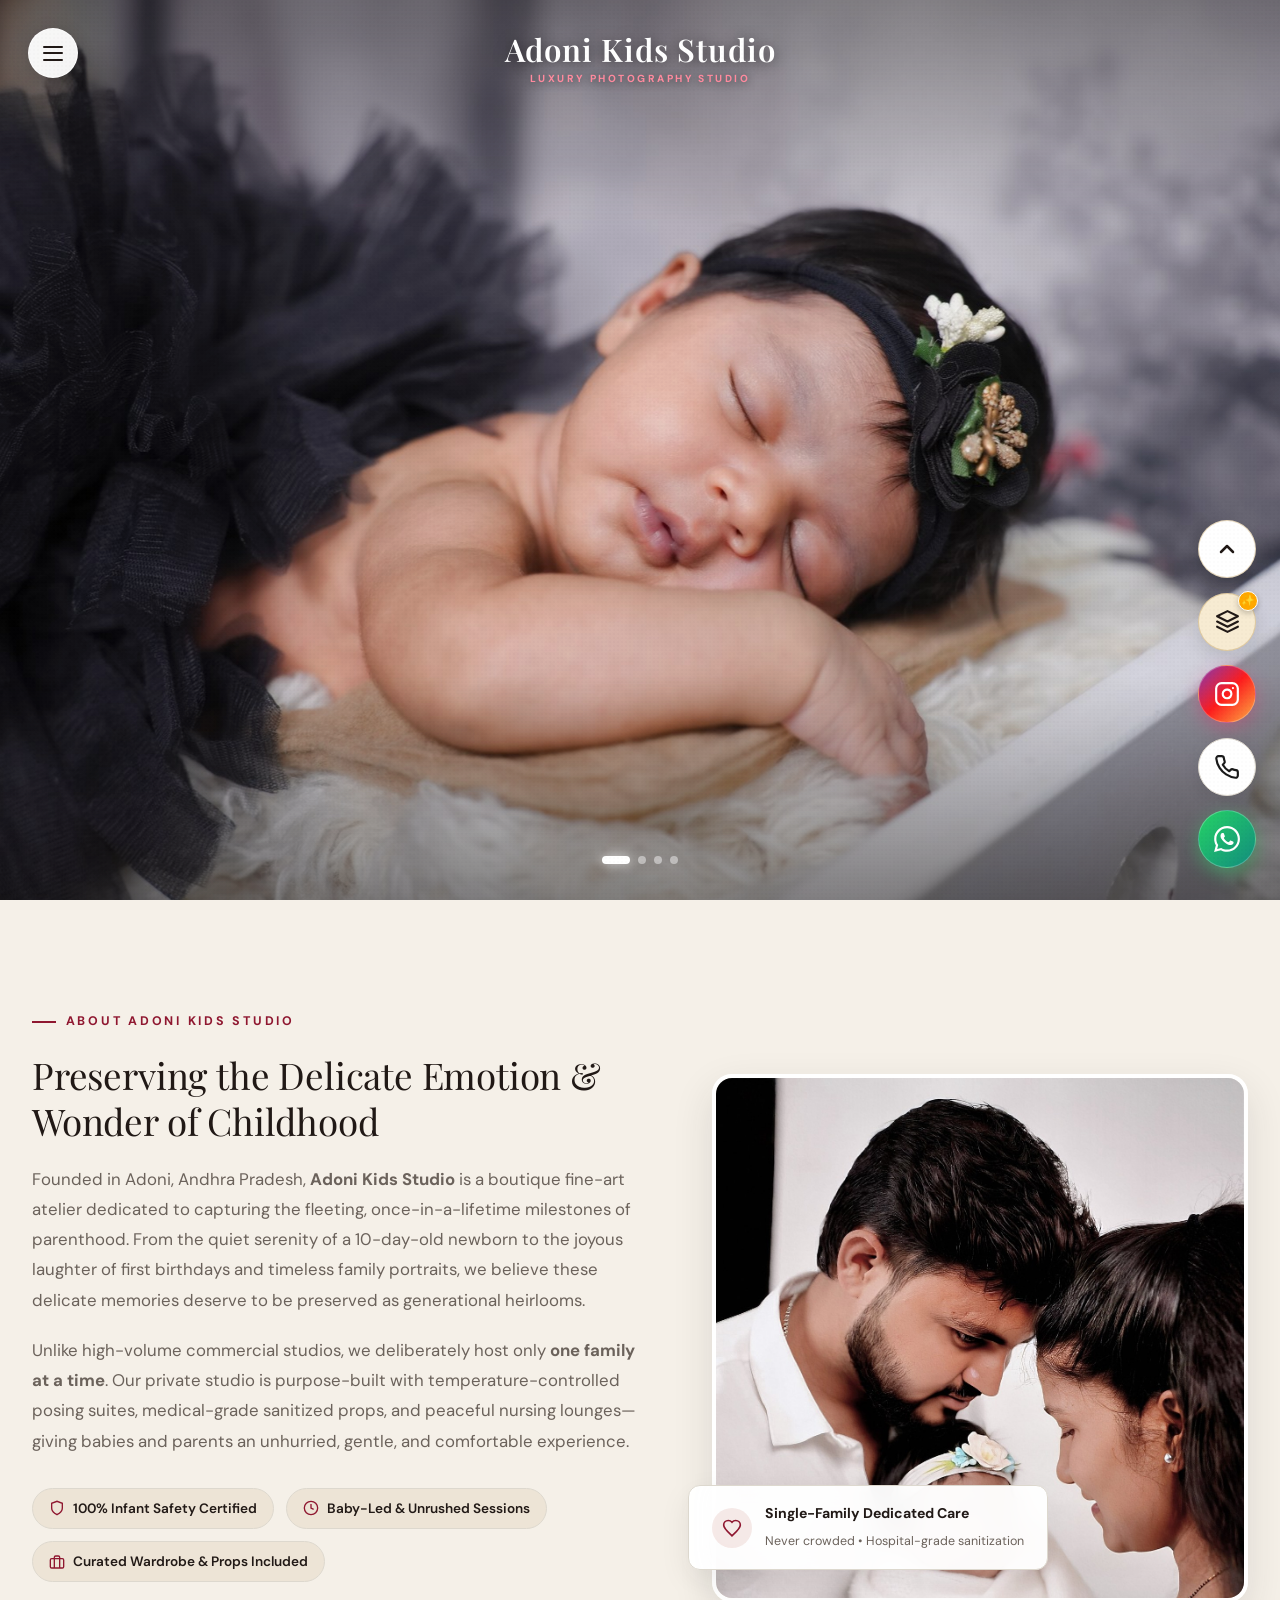
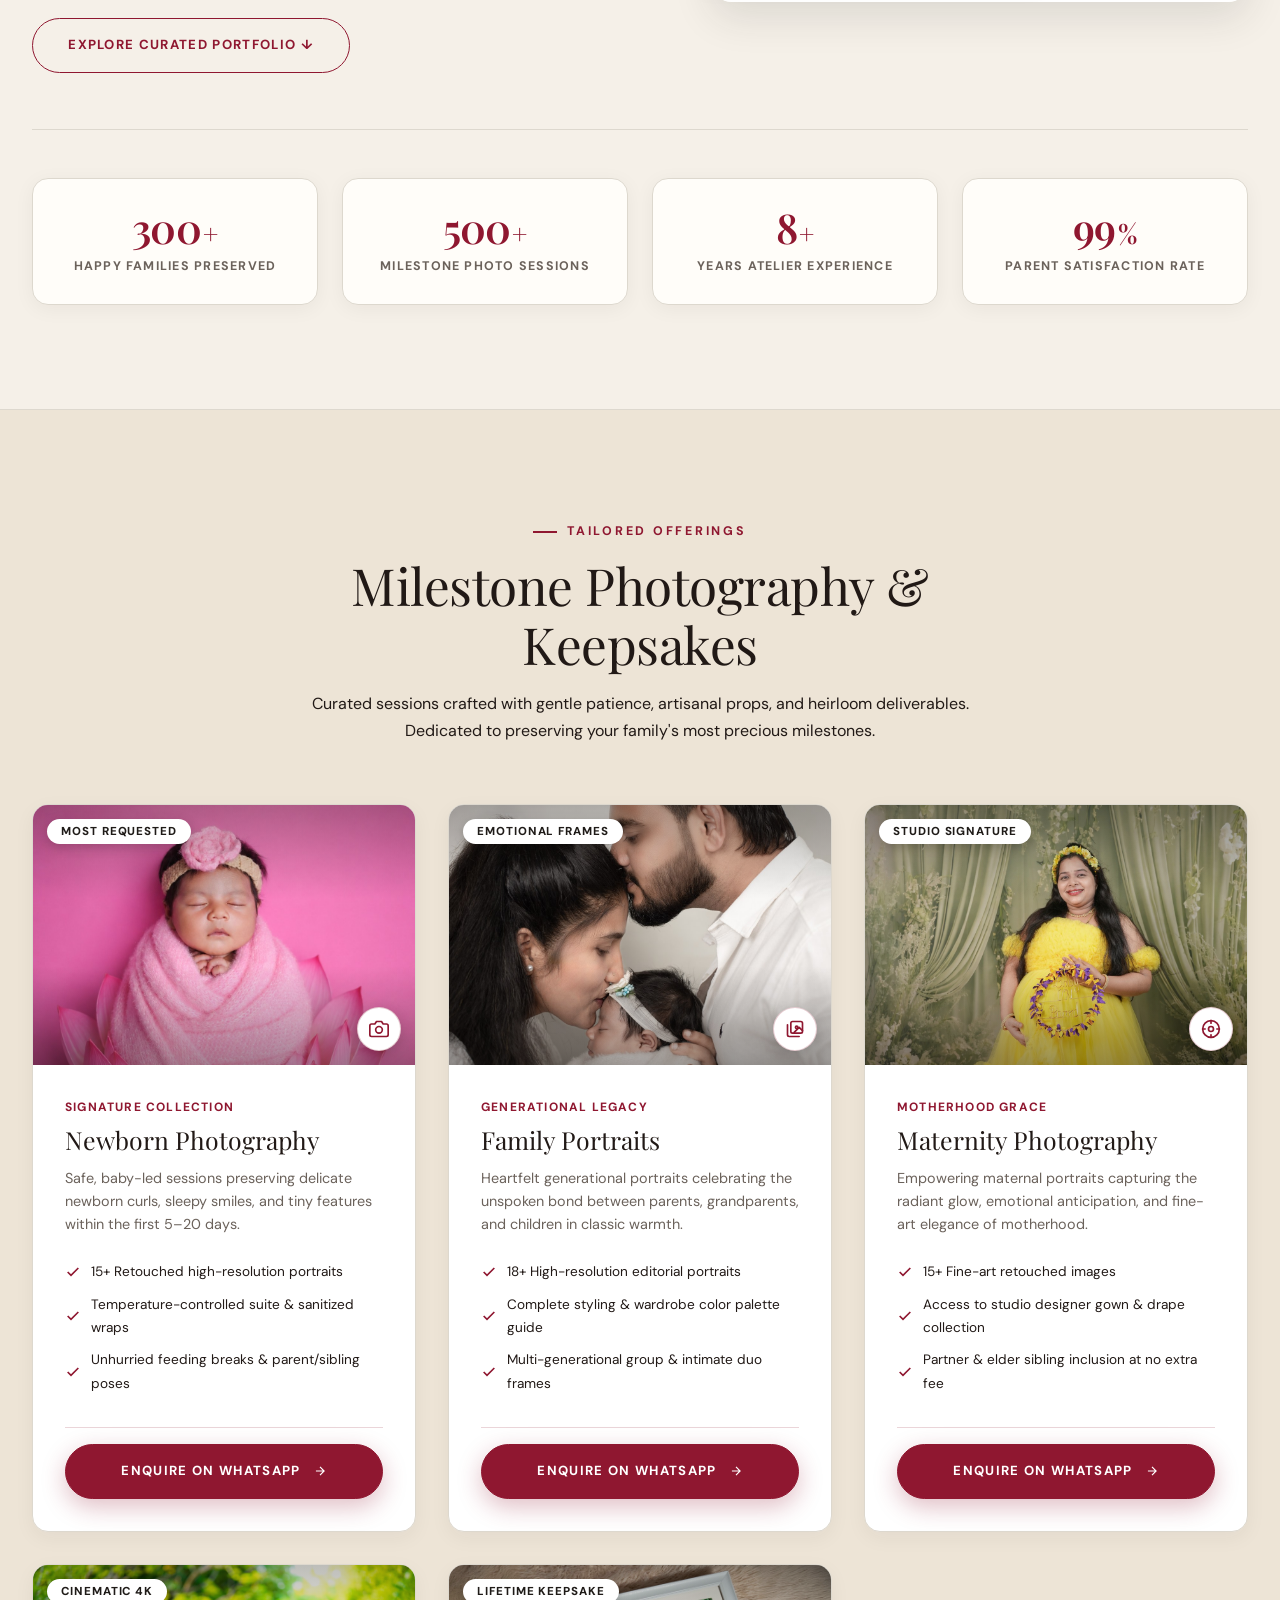
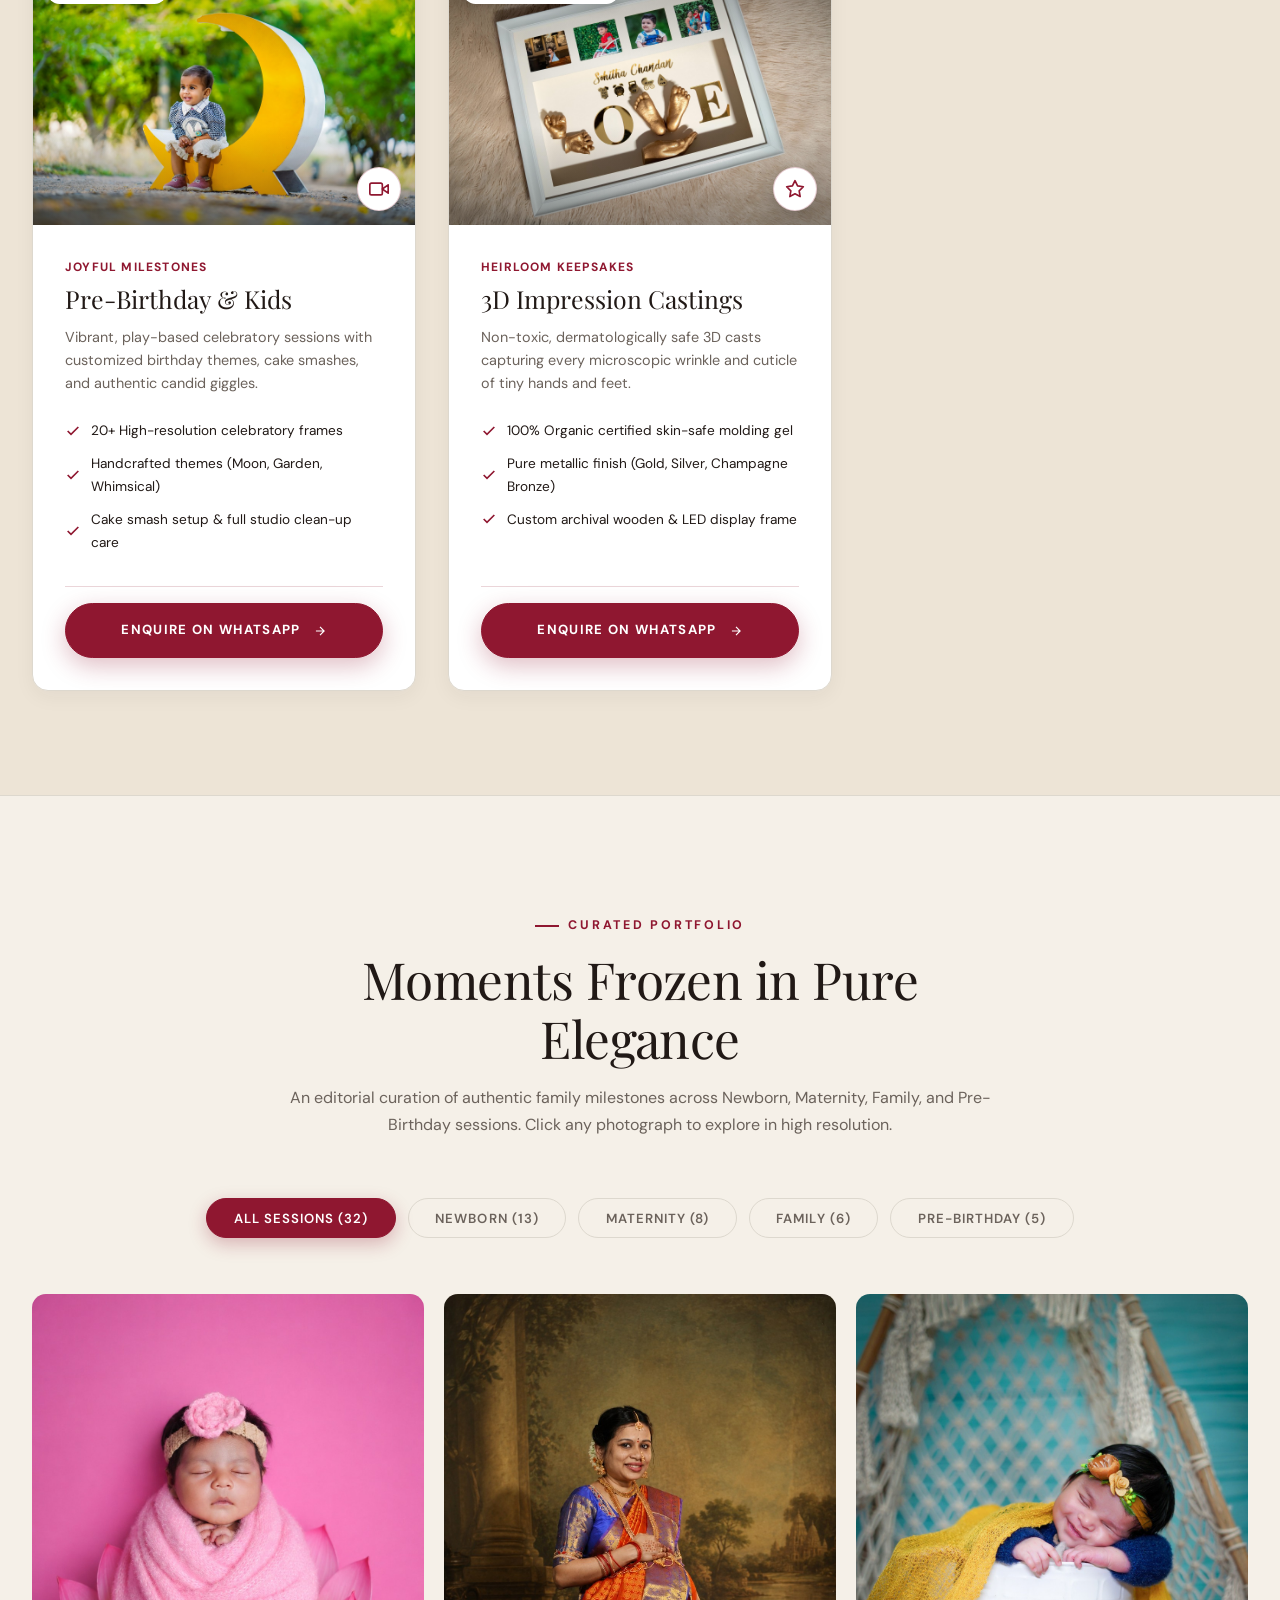
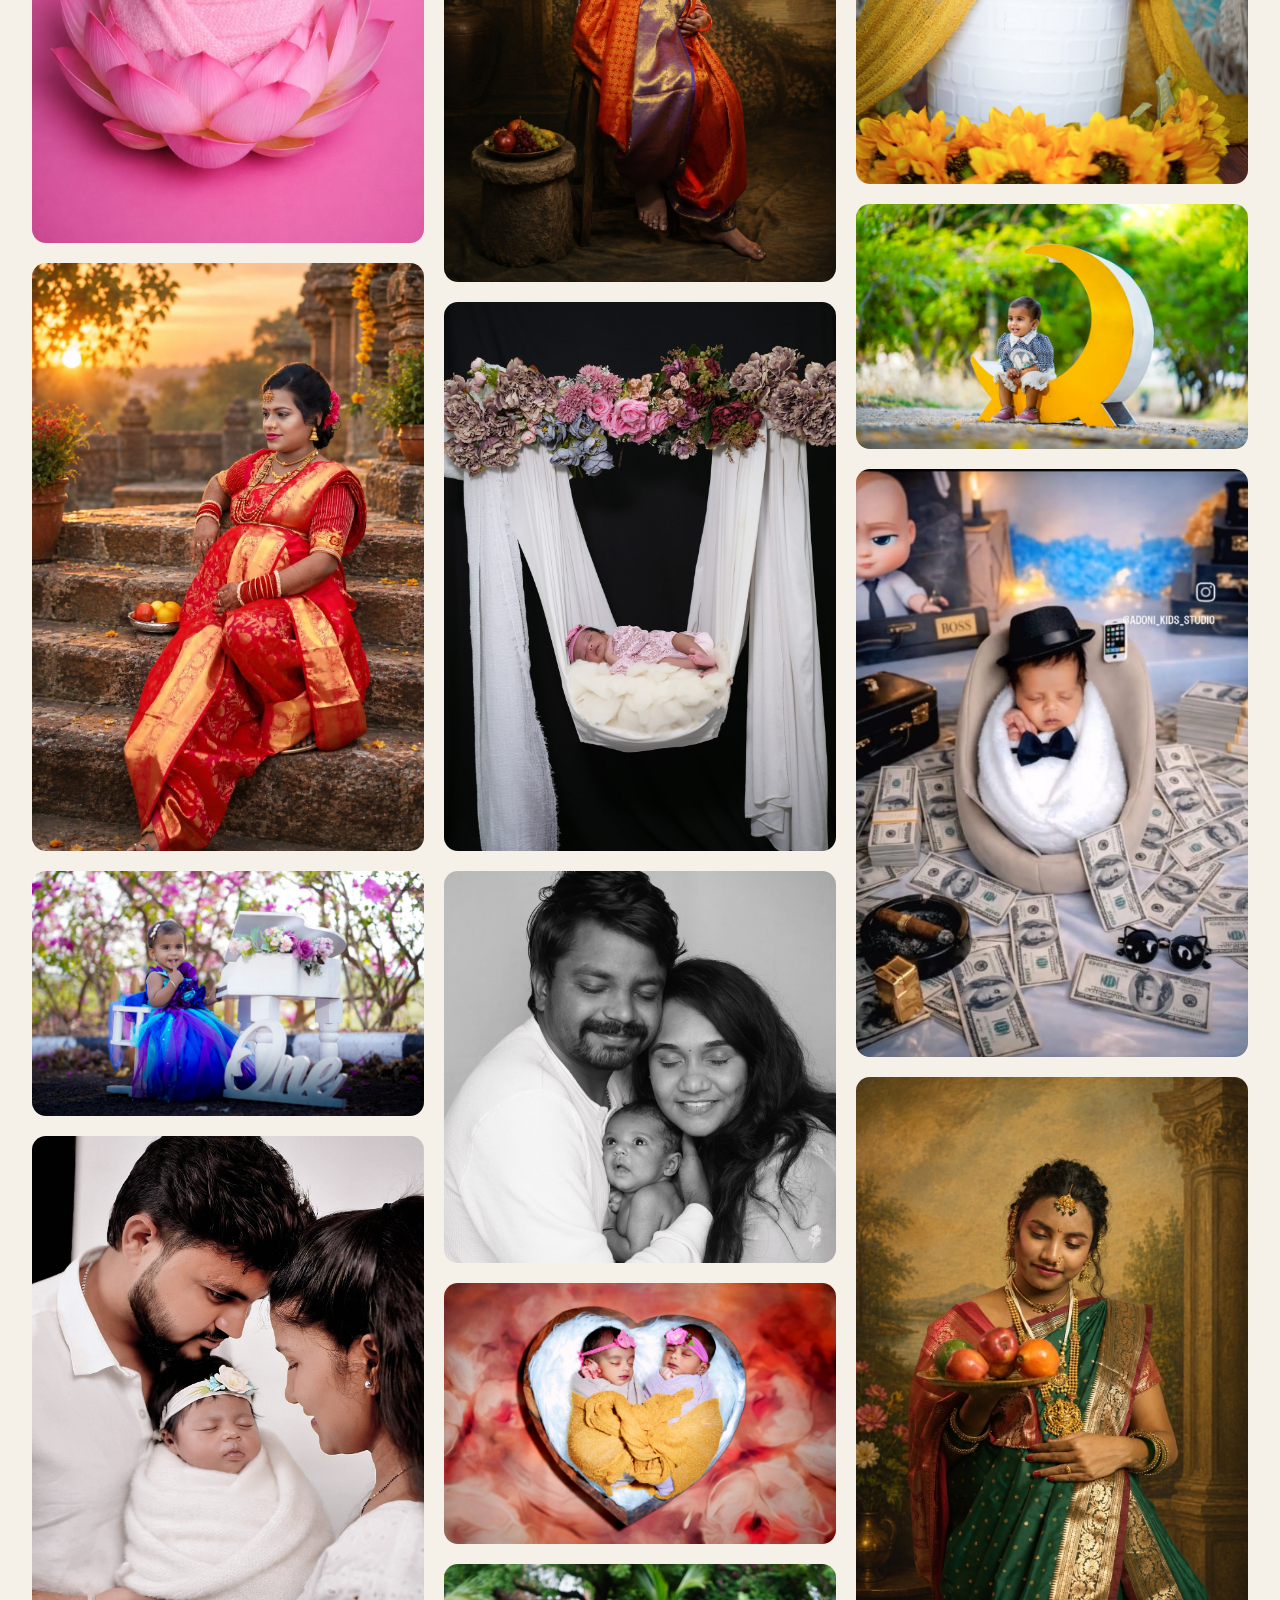
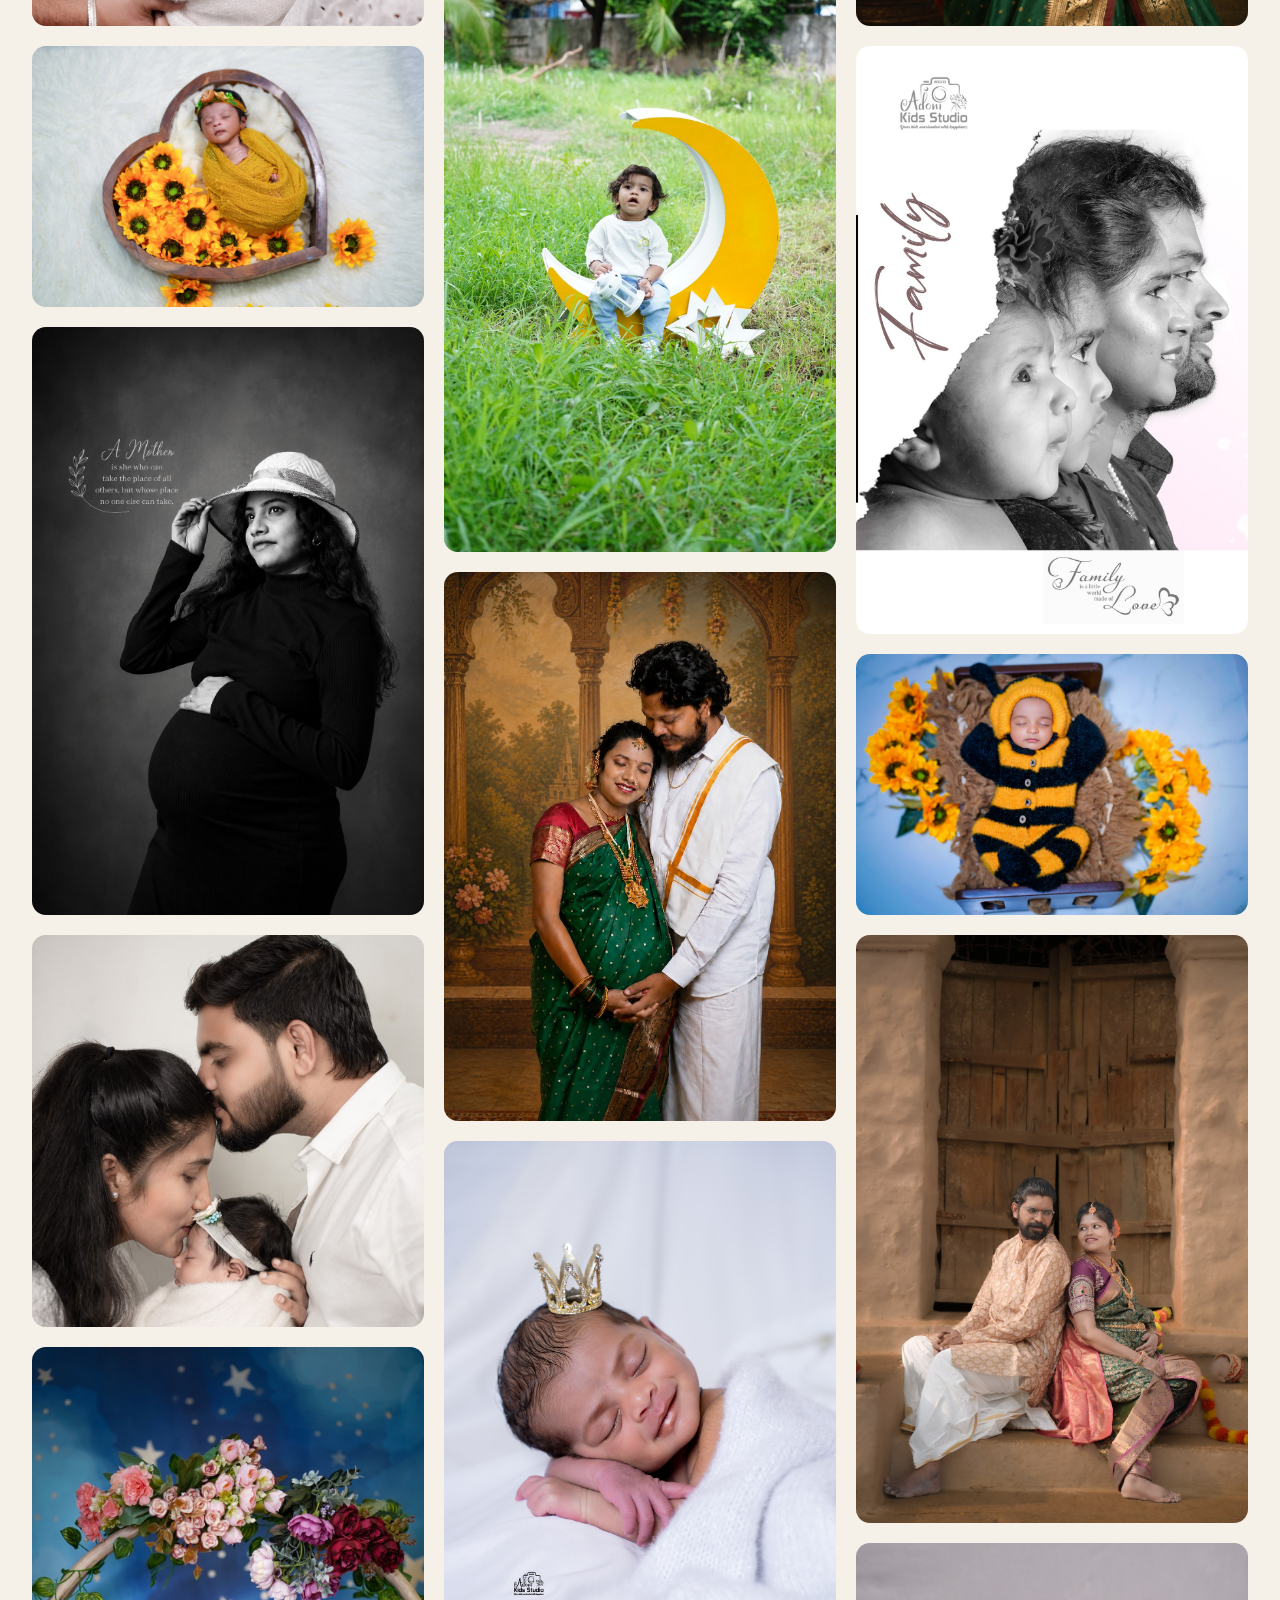
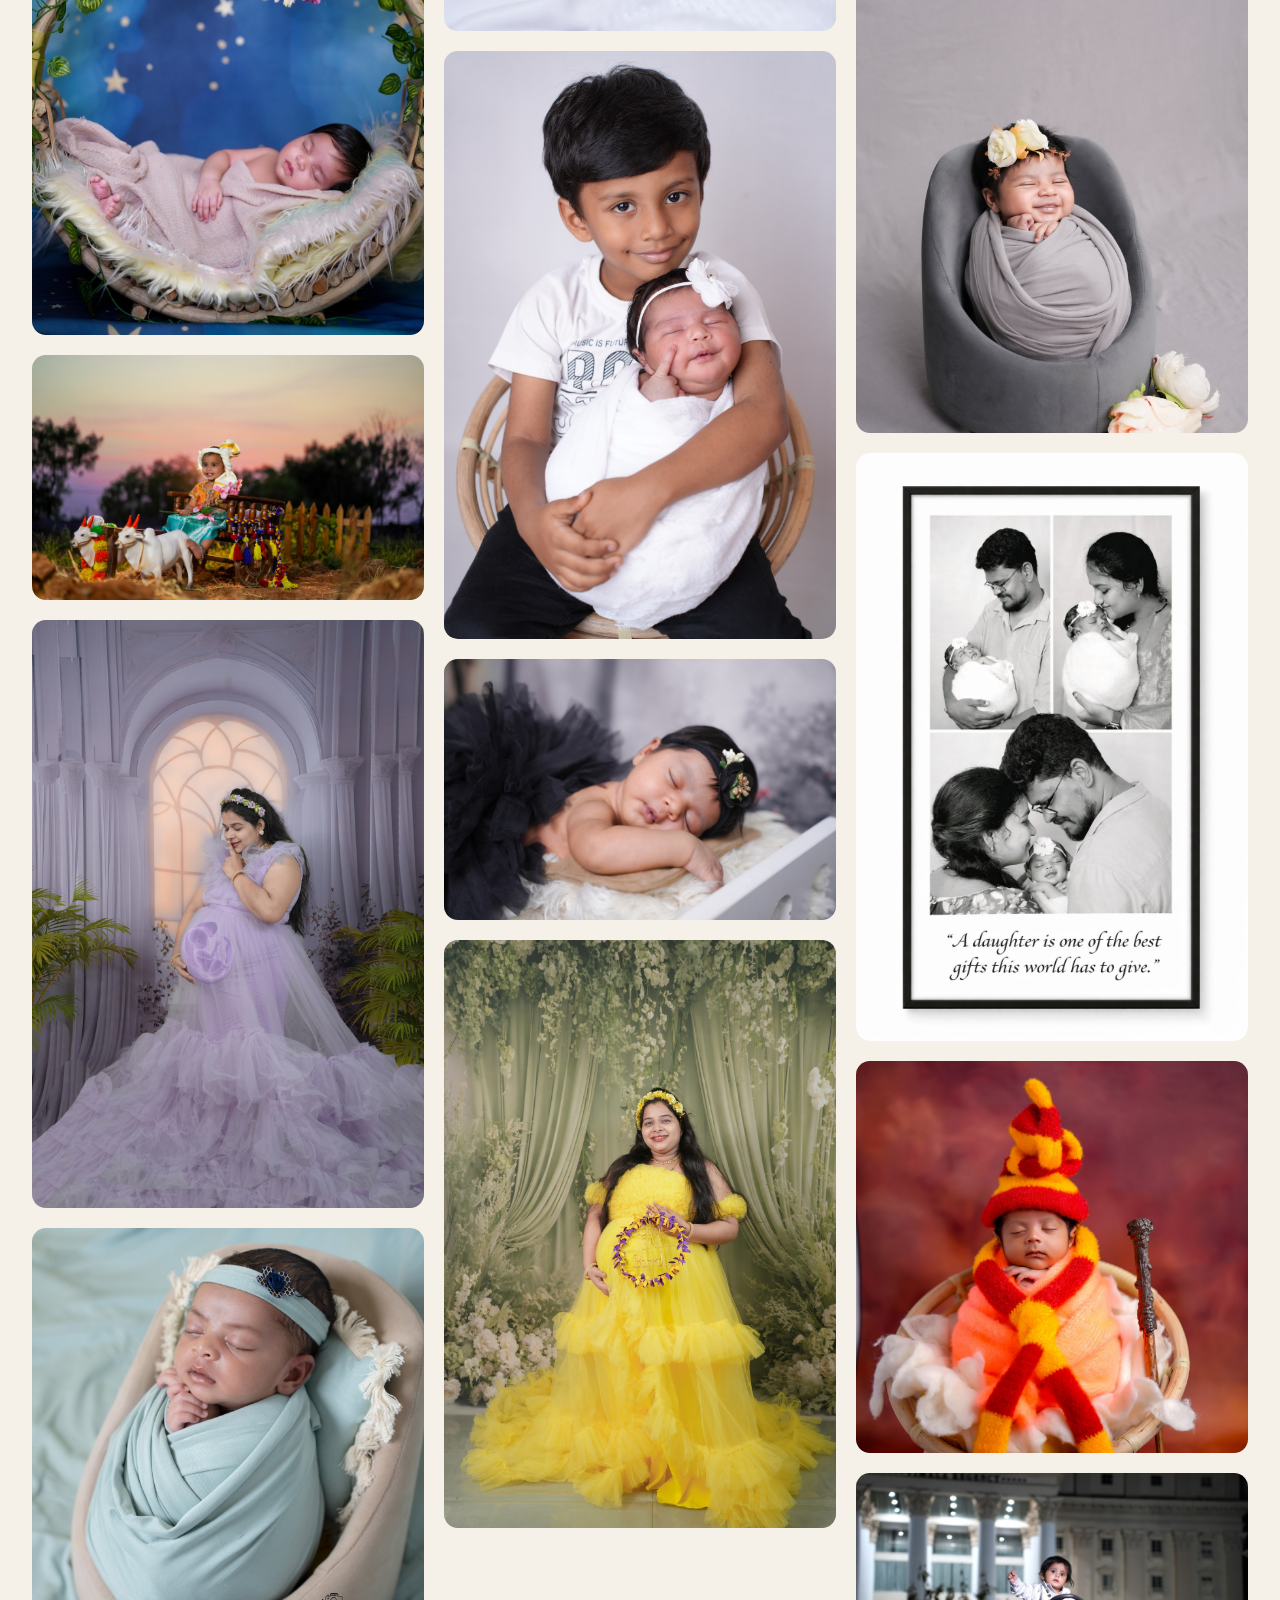
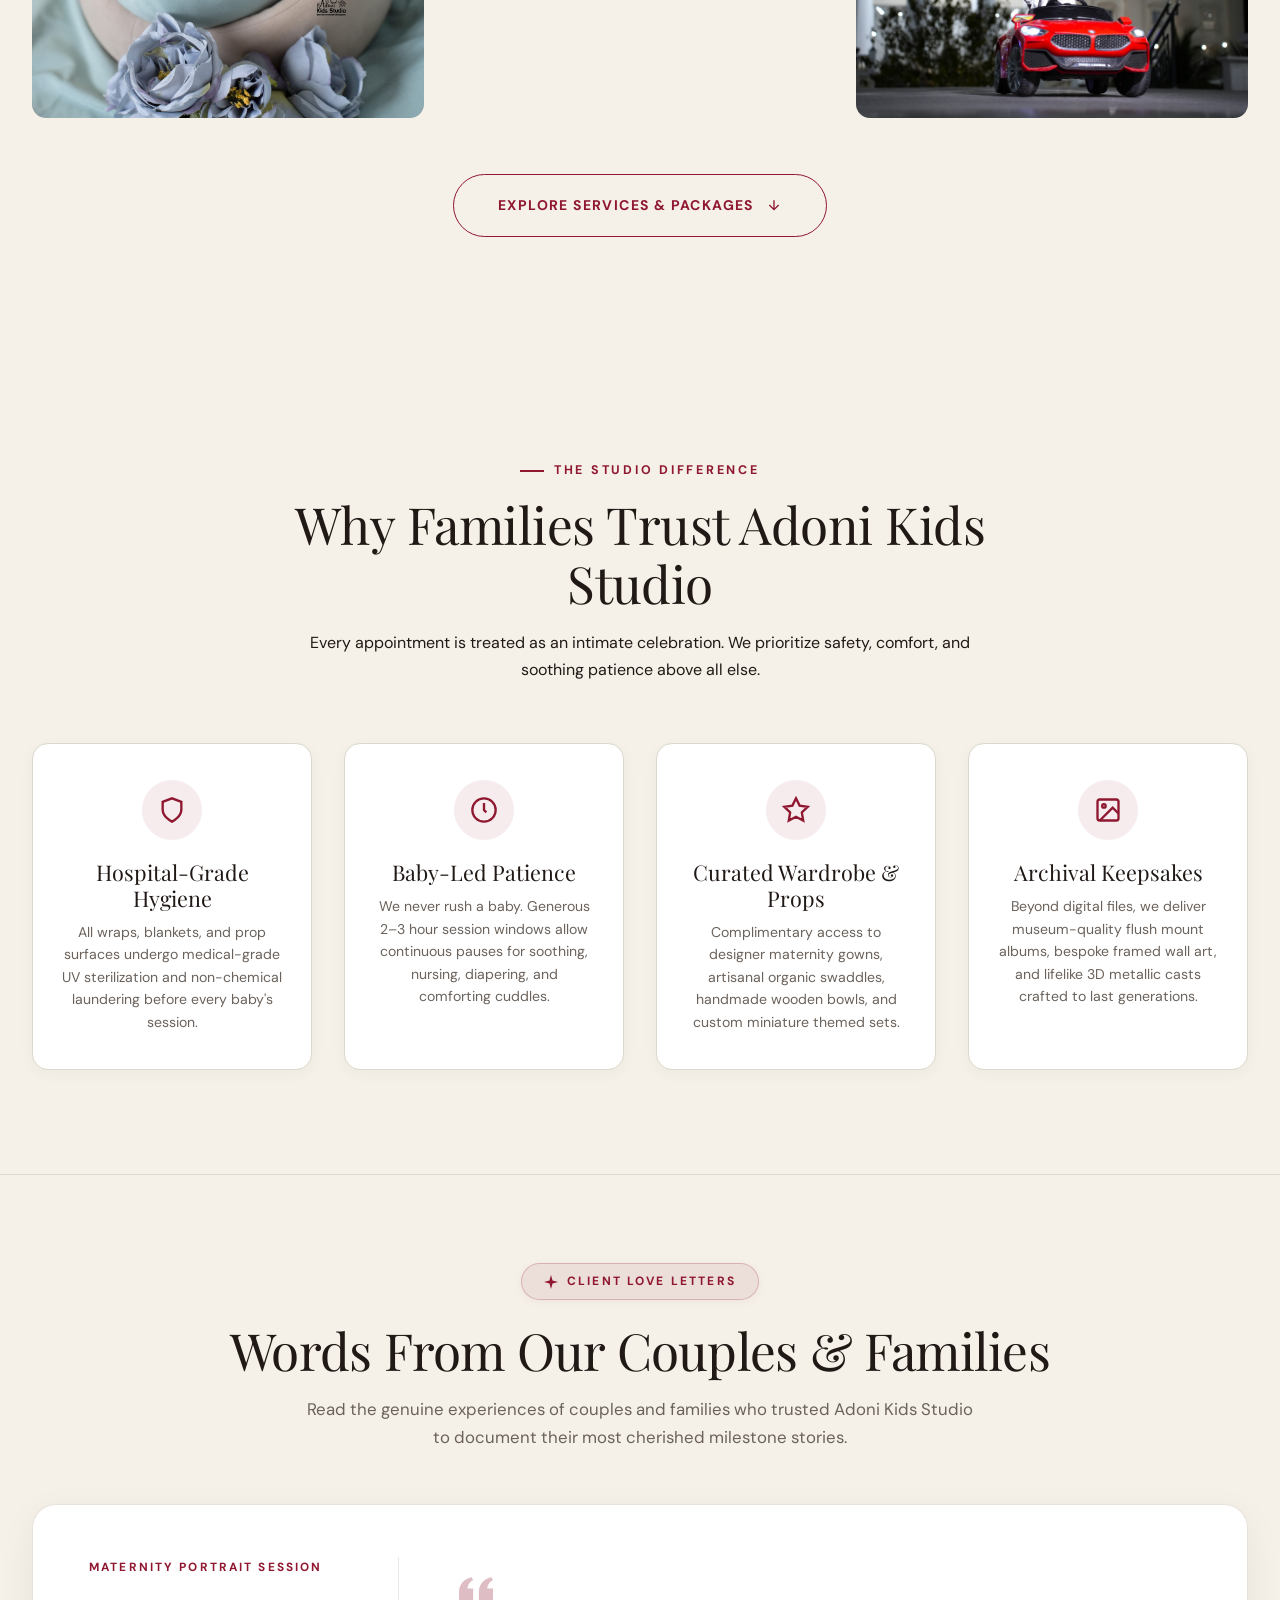
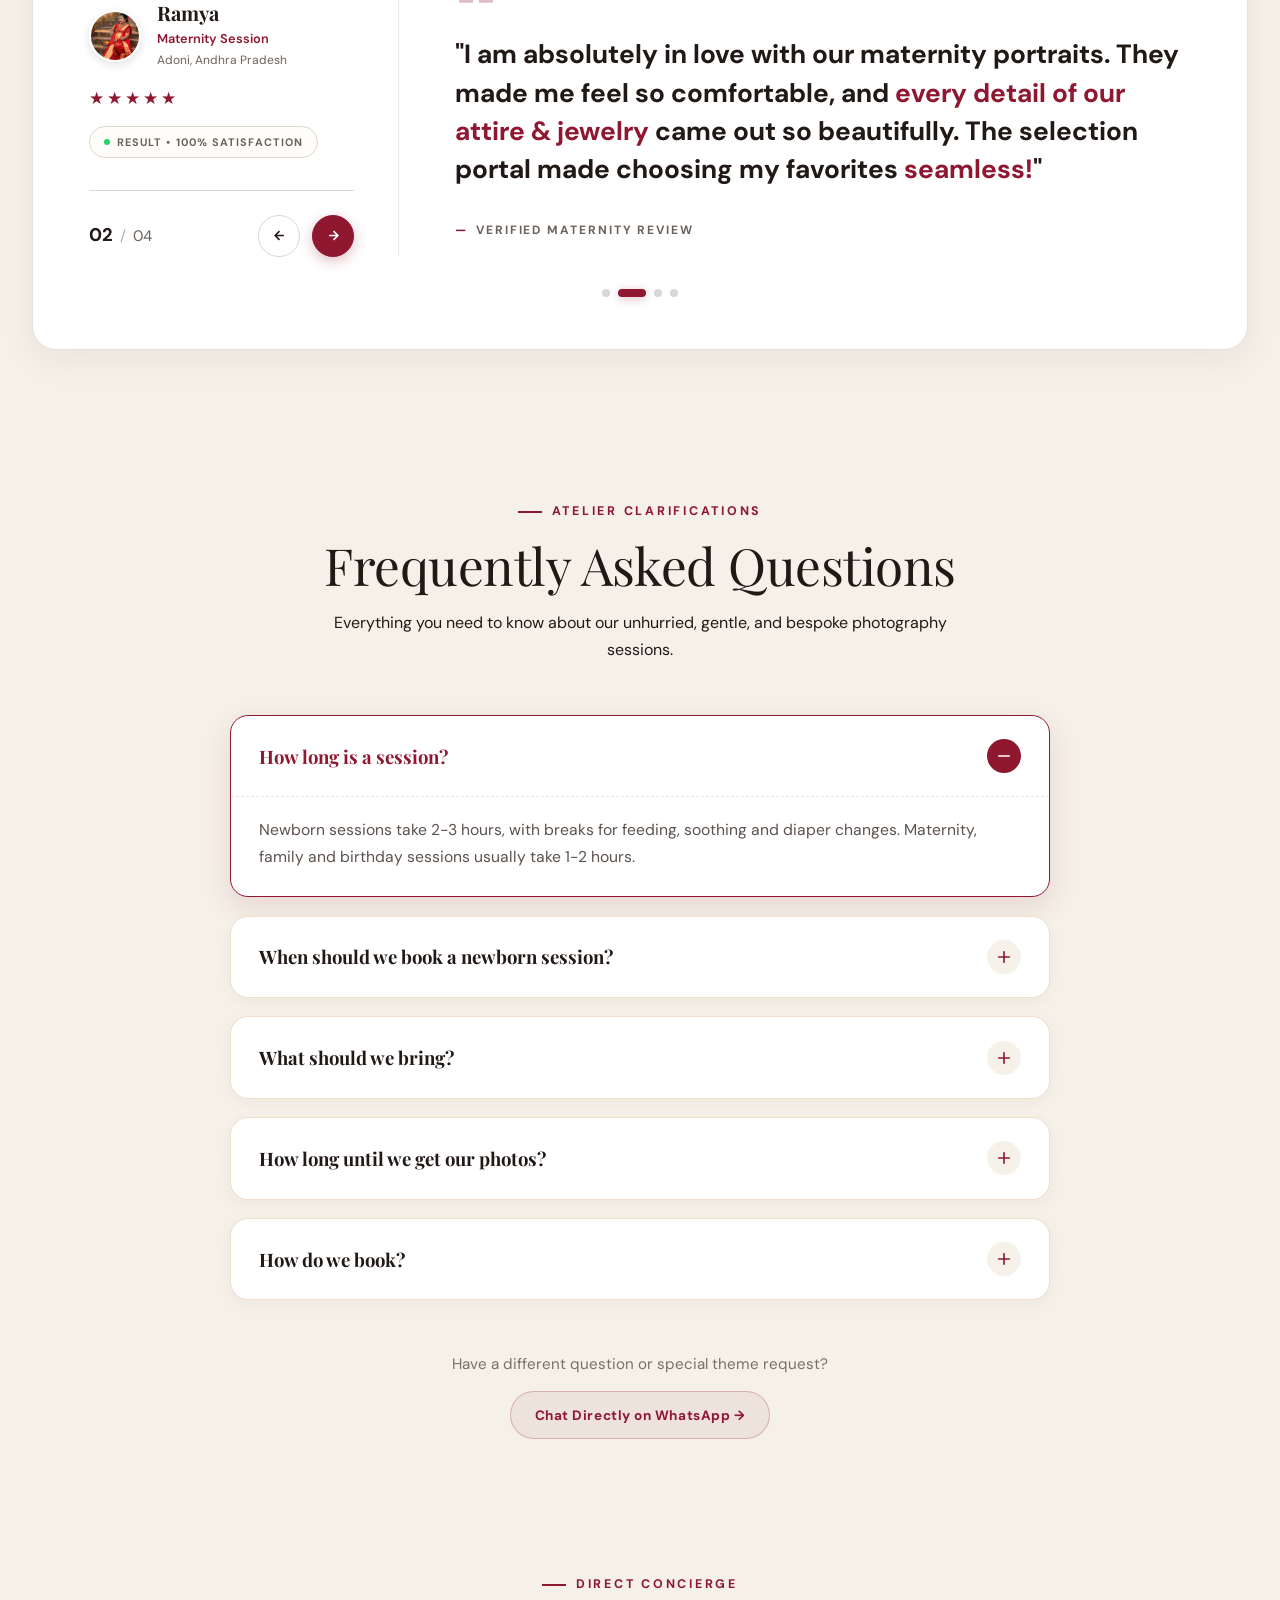
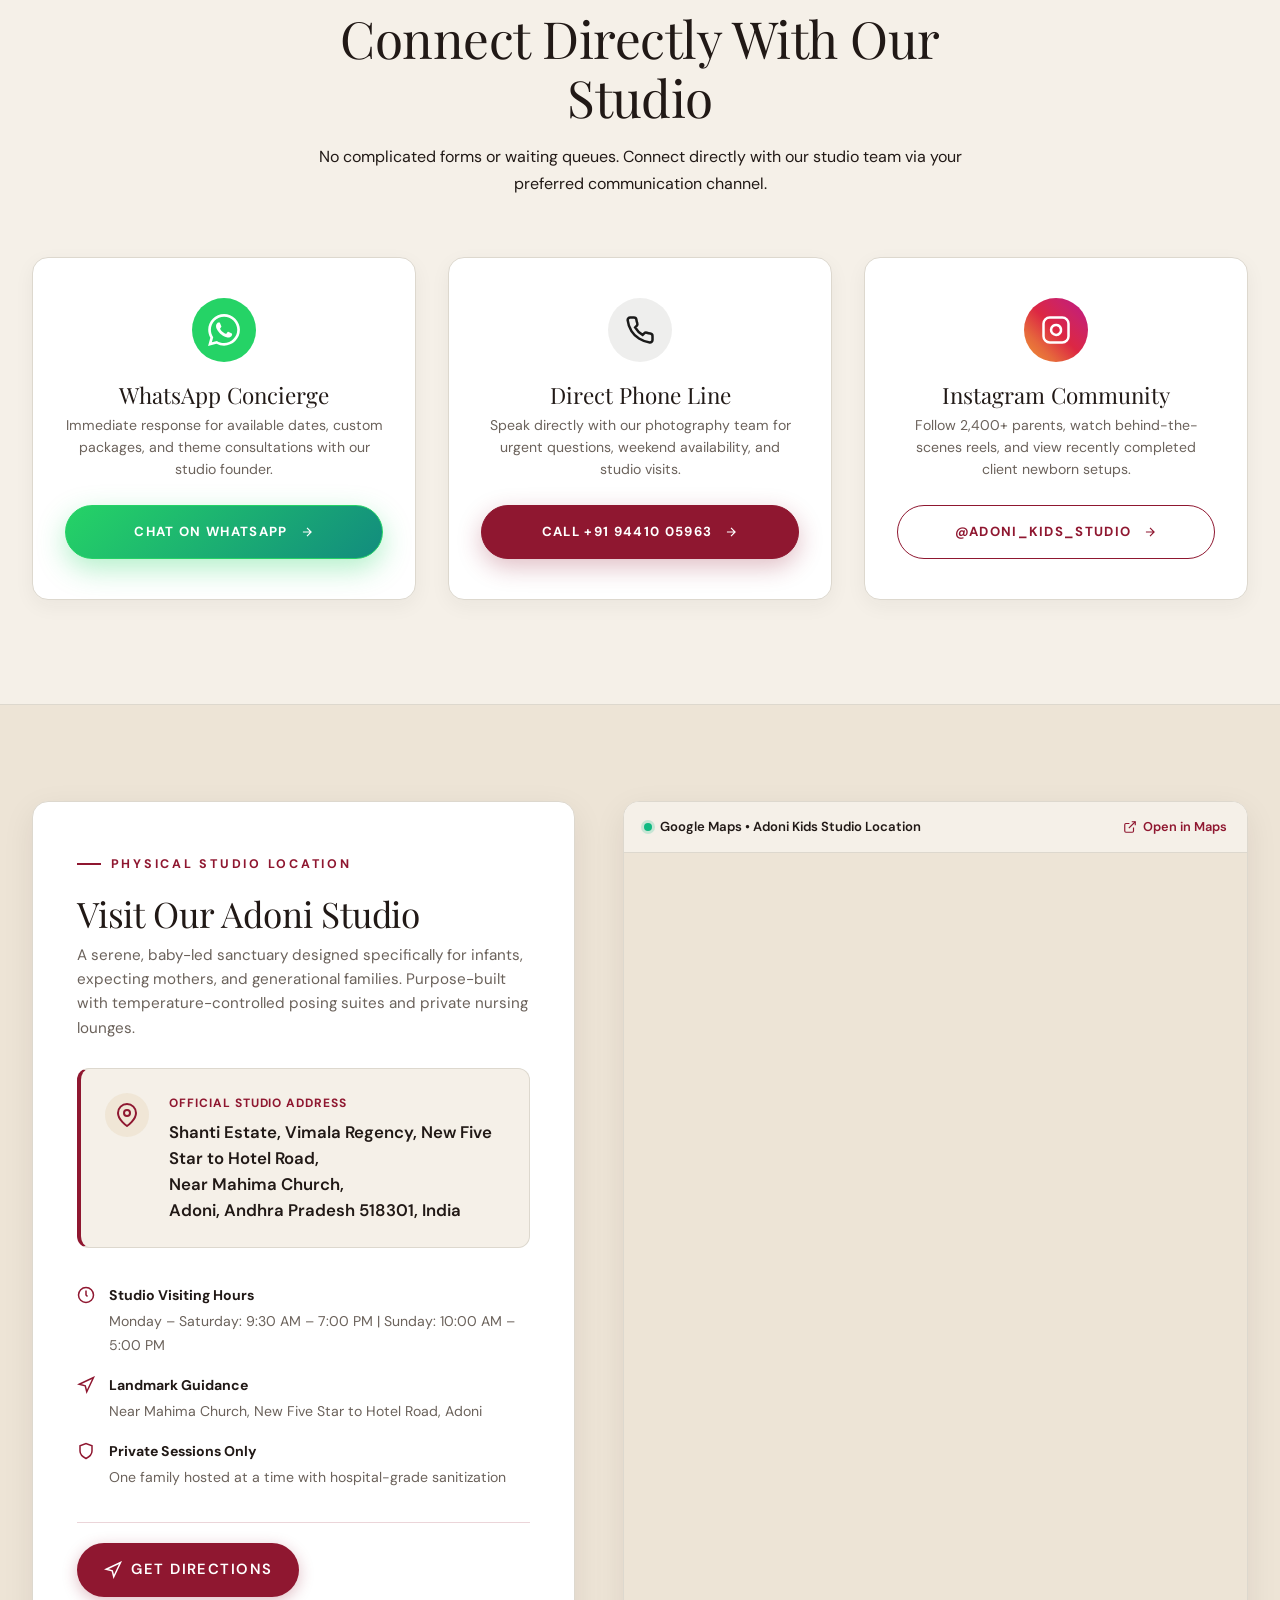
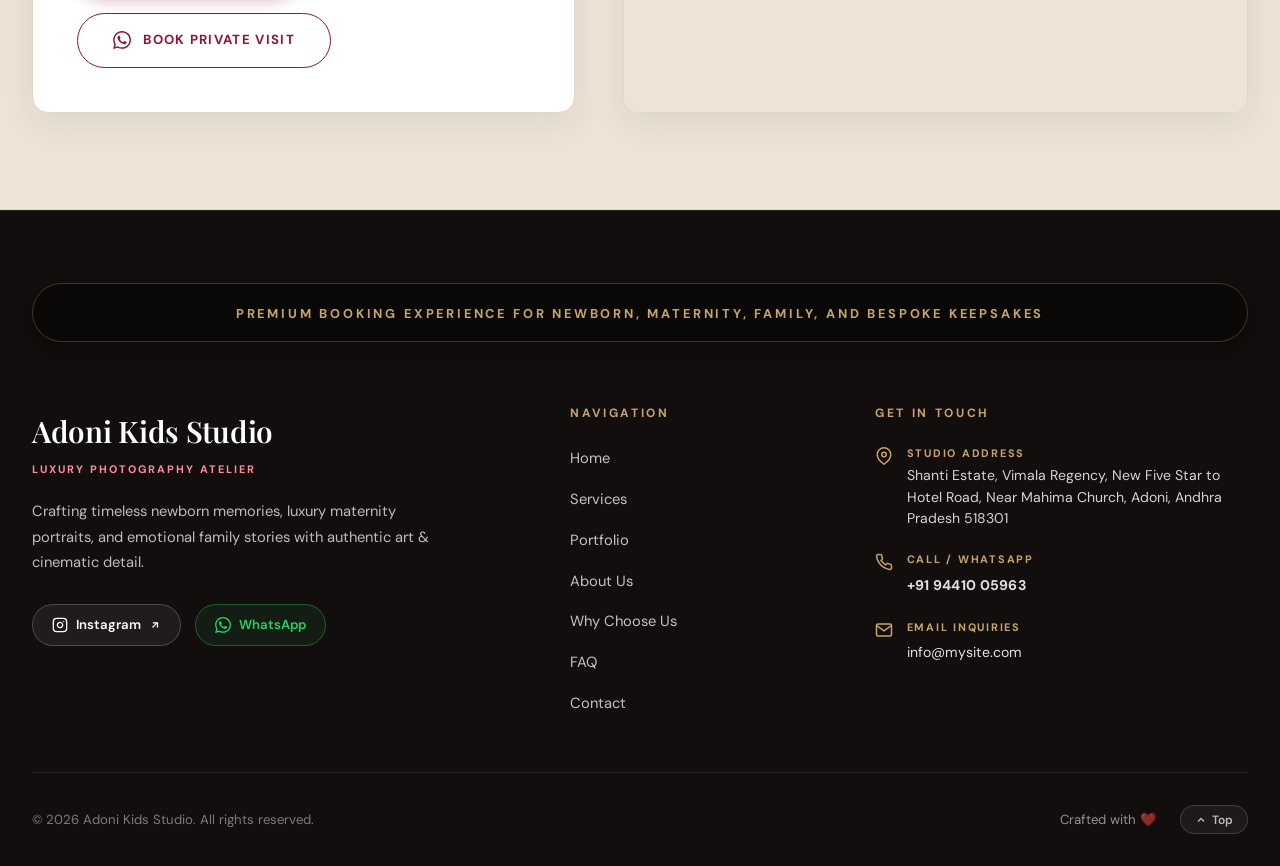
==== index.html @ faf07c74 "Update hero slide 4 to pre-birthday yellow crescent moon in garden portrait" ====
<!DOCTYPE html>
<html lang="en">
<head>
  <meta charset="UTF-8">
  <meta name="viewport" content="width=device-width, initial-scale=1.0">
  <title>Adoni Kids Studio | Luxury Newborn, Family, Maternity &amp; Kids Photography</title>
  <meta name="description" content="Adoni Kids Studio specializes in emotive, timeless newborn photography, family portraits, maternity, pre-birthday milestones, and bespoke 3D hand-casting heirlooms in Adoni and surrounding areas.">
  <link rel="icon" type="image/svg+xml" href="assets/images/favicon.svg">
  
  <!-- CSS Stylesheets -->
  <link rel="stylesheet" href="css/style.css">
  <link rel="stylesheet" href="css/components.css">
</head>
<body>

  <!-- Primary Fixed Circular Menu Button (Only Navigation System) -->
  <button class="hero-circular-menu-btn" id="heroMenuToggle" aria-label="Open Navigation Menu">
    <span class="hamburger-bar"></span>
    <span class="hamburger-bar"></span>
    <span class="hamburger-bar"></span>
  </button>

  <!-- Primary Off-Canvas Left Drawer Navigation (Matching Reference: media_1791101536424.png) -->
  <div class="mobile-backdrop" id="drawerBackdrop"></div>
  <aside class="mobile-nav-drawer atelier-left-drawer" id="atelierDrawer" aria-label="Main Navigation">
    <div class="drawer-top-content">
      <!-- 1. Drawer Header: Brand Mark & Circular Close Button -->
      <div class="drawer-header">
        <a href="#hero" class="drawer-brand-logo" aria-label="Adoni Kids Studio Homepage">
          <span class="drawer-brand-title">Adoni Kids Studio</span>
          <span class="drawer-brand-badge">LUXURY ATELIER</span>
        </a>
        <button class="drawer-close-btn" id="drawerCloseBtn" aria-label="Close navigation menu">
          <svg width="18" height="18" viewBox="0 0 24 24" fill="none" stroke="currentColor" stroke-width="2.2" stroke-linecap="round" stroke-linejoin="round">
            <line x1="18" y1="6" x2="6" y2="18"></line>
            <line x1="6" y1="6" x2="18" y2="18"></line>
          </svg>
        </button>
      </div>

      <!-- 2. Navigation Label -->
      <span class="drawer-nav-label">NAVIGATION</span>

      <!-- 3. Navigation Items (Matching Reference: media_1791101536424.png) -->
      <nav class="drawer-nav-list mobile-nav-links" aria-label="Atelier Navigation Links">
        <!-- 1. Home (Active pill style) -->
        <a href="#hero" class="drawer-nav-item active" data-nav="hero">
          <span class="drawer-item-icon">
            <svg width="20" height="20" viewBox="0 0 24 24" fill="none" stroke="currentColor" stroke-width="2" stroke-linecap="round" stroke-linejoin="round">
              <path d="M3 9l9-7 9 7v11a2 2 0 0 1-2 2H5a2 2 0 0 1-2-2z"/>
              <polyline points="9 22 9 12 15 12 15 22"/>
            </svg>
          </span>
          <span class="drawer-item-label">Home</span>
          <span class="drawer-active-dot" aria-hidden="true"></span>
        </a>

        <!-- 2. Services (Above Portfolio) -->
        <a href="#services" class="drawer-nav-item" data-nav="services">
          <span class="drawer-item-icon">
            <svg width="20" height="20" viewBox="0 0 24 24" fill="none" stroke="currentColor" stroke-width="2" stroke-linecap="round" stroke-linejoin="round">
              <polygon points="12 2 2 7 12 12 22 7 12 2"/>
              <polyline points="2 17 12 22 22 17"/>
              <polyline points="2 12 12 17 22 12"/>
            </svg>
          </span>
          <span class="drawer-item-label">Services</span>
          <span class="drawer-active-dot" aria-hidden="true"></span>
        </a>

        <!-- 3. Portfolio -->
        <a href="#portfolio" class="drawer-nav-item" data-nav="portfolio">
          <span class="drawer-item-icon">
            <svg width="20" height="20" viewBox="0 0 24 24" fill="none" stroke="currentColor" stroke-width="2" stroke-linecap="round" stroke-linejoin="round">
              <rect x="3" y="3" width="18" height="18" rx="2" ry="2"/>
              <circle cx="8.5" cy="8.5" r="1.5"/>
              <polyline points="21 15 16 10 5 21"/>
            </svg>
          </span>
          <span class="drawer-item-label">Portfolio</span>
          <span class="drawer-active-dot" aria-hidden="true"></span>
        </a>

        <!-- 4. About Us -->
        <a href="#about" class="drawer-nav-item" data-nav="about">
          <span class="drawer-item-icon">
            <svg width="20" height="20" viewBox="0 0 24 24" fill="none" stroke="currentColor" stroke-width="2" stroke-linecap="round" stroke-linejoin="round">
              <circle cx="12" cy="12" r="10"/>
              <line x1="12" y1="16" x2="12" y2="12"/>
              <line x1="12" y1="8" x2="12.01" y2="8"/>
            </svg>
          </span>
          <span class="drawer-item-label">About Us</span>
          <span class="drawer-active-dot" aria-hidden="true"></span>
        </a>

        <!-- 5. FAQ -->
        <a href="#faq" class="drawer-nav-item" data-nav="faq">
          <span class="drawer-item-icon">
            <svg width="20" height="20" viewBox="0 0 24 24" fill="none" stroke="currentColor" stroke-width="2" stroke-linecap="round" stroke-linejoin="round">
              <circle cx="12" cy="12" r="10"/>
              <path d="M9.09 9a3 3 0 0 1 5.83 1c0 2-3 3-3 3"/>
              <line x1="12" y1="17" x2="12.01" y2="17"/>
            </svg>
          </span>
          <span class="drawer-item-label">FAQ</span>
          <span class="drawer-active-dot" aria-hidden="true"></span>
        </a>

        <!-- 6. Contact -->
        <a href="#contact" class="drawer-nav-item" data-nav="contact">
          <span class="drawer-item-icon">
            <svg width="20" height="20" viewBox="0 0 24 24" fill="none" stroke="currentColor" stroke-width="2" stroke-linecap="round" stroke-linejoin="round">
              <path d="M22 16.92v3a2 2 0 0 1-2.18 2 19.79 19.79 0 0 1-8.63-3.07 19.5 19.5 0 0 1-6-6 19.79 19.79 0 0 1-3.07-8.67A2 2 0 0 1 4.11 2h3a2 2 0 0 1 2 1.72 12.84 12.84 0 0 0 .7 2.81 2 2 0 0 1-.45 2.11L8.09 9.91a16 16 0 0 0 6 6l1.27-1.27a2 2 0 0 1 2.11-.45 12.84 12.84 0 0 0 2.81.7A2 2 0 0 1 22 16.92z"/>
            </svg>
          </span>
          <span class="drawer-item-label">Contact</span>
          <span class="drawer-active-dot" aria-hidden="true"></span>
        </a>
      </nav>
    </div>

    <!-- 4. Drawer Footer Action (WhatsApp Button) -->
    <div class="drawer-footer-action">
      <a href="https://wa.me/919441005963?text=Hello%20Adoni%20Kids%20Studio%2C%20I%20would%20like%20to%20inquire%20about%20a%20photography%20session!" target="_blank" rel="noopener noreferrer" class="drawer-whatsapp-btn" id="drawerWhatsAppBtn">
        <svg class="drawer-wa-icon" width="20" height="20" viewBox="0 0 24 24" fill="currentColor">
          <path d="M.057 24l1.687-6.163c-1.041-1.804-1.588-3.849-1.587-5.946.003-6.556 5.338-11.891 11.893-11.891 3.181.001 6.167 1.24 8.413 3.488 2.245 2.248 3.481 5.236 3.48 8.414-.003 6.557-5.338 11.892-11.893 11.892-1.99-.001-3.951-.5-5.688-1.448l-6.305 1.654zm6.597-3.807c1.676.995 3.276 1.591 5.392 1.592 5.448 0 9.886-4.434 9.889-9.885.002-5.462-4.415-9.89-9.881-9.892-5.452 0-9.887 4.434-9.889 9.884-.001 2.225.651 3.891 1.746 5.634l-.999 3.648 3.742-.981zm11.387-5.464c-.074-.124-.272-.198-.57-.347-.297-.149-1.758-.868-2.031-.967-.272-.099-.47-.149-.669.149-.198.297-.768.967-.941 1.165-.173.198-.347.223-.644.074-.297-.149-1.255-.462-2.39-1.475-.883-.788-1.48-1.761-1.653-2.059-.173-.297-.018-.458.13-.606.134-.133.297-.347.446-.521.151-.172.2-.296.3-.495.099-.198.05-.372-.025-.521-.075-.148-.669-1.611-.916-2.206-.242-.579-.487-.501-.669-.51l-.57-.01c-.198 0-.52.074-.792.372s-1.04 1.016-1.04 2.479 1.065 2.876 1.213 3.074c.149.198 2.095 3.2 5.076 4.487.709.306 1.263.489 1.694.626.712.226 1.36.194 1.872.118.571-.085 1.758-.719 2.006-1.413.248-.695.248-1.29.173-1.414z"/>
        </svg>
        <span>CHAT ON WHATSAPP</span>
      </a>
    </div>
  </aside>

  <main>
    <!-- ==========================================================================
         HERO SECTION: Fixed Content with Background Photography Slideshow (#hero)
         ========================================================================== -->
    <section class="hero-section hero-fullscreen-slideshow" id="hero" aria-label="Studio Category Showcase">
      
      <!-- LAYER 1: Background Image Slideshow Layer (Only this layer changes) -->
      <div class="hero-bg-slider" id="heroBgSlider" aria-hidden="true">
        <div class="hero-bg-track" id="heroSliderTrack">
          
          <!-- Slide 1: NEWBORN (User Selected) -->
          <div class="hero-bg-slide" data-index="0" data-category="newborn">
            <img 
              src="assets/images/newborn/newborn-black-tutu-slumber.jpg" 
              alt="Newborn baby girl sleeping peacefully in black tutu with floral headband on cozy fur" 
              class="hero-bg-img hero-focal-newborn"
              loading="eager"
            >
          </div>

          <!-- Slide 2: MATERNITY (User Selected) -->
          <div class="hero-bg-slide" data-index="1" data-category="maternity">
            <img 
              src="assets/images/maternity/maternity-couple-traditional-green.jpg" 
              alt="Expecting couple in traditional South Indian green silk saree and dhoti embracing baby bump" 
              class="hero-bg-img hero-focal-maternity"
              loading="lazy"
            >
          </div>

          <!-- Slide 3: FAMILY PORTRAITS (User Selected) -->
          <div class="hero-bg-slide" data-index="2" data-category="family">
            <img 
              src="assets/images/family/family-newborn-parents-bw.jpg" 
              alt="Fine-art monochrome family portrait of loving parents cuddling newborn baby" 
              class="hero-bg-img hero-focal-family"
              loading="lazy"
            >
          </div>

          <!-- Slide 4: PRE-BIRTHDAY (Yellow Crescent Moon in Garden) -->
          <div class="hero-bg-slide" data-index="3" data-category="pre-birthday">
            <img 
              src="assets/images/pre-birthday/pre-birthday-garden-yellow-moon.jpg" 
              alt="Toddler milestone portrait on vibrant yellow crescent moon prop in lush garden" 
              class="hero-bg-img hero-focal-prebirthday"
              loading="lazy"
            >
          </div>

        </div>
      </div>

      <!-- LAYER 1.5: Cinematic Dark Gradient Overlay -->
      <div class="hero-slide-overlay" aria-hidden="true"></div>

      <!-- LAYER 2: Minimal Modern Fixed Foreground Elements (Ref: video-1) -->
      <div class="hero-minimal-foreground" aria-label="Hero Foreground Navigation">
        
        <!-- 1. Upper-Center Tasteful Studio Logo -->
        <a href="#hero" class="hero-center-logo" aria-label="Adoni Kids Studio Homepage">
          <span class="hero-logo-title">Adoni Kids Studio</span>
          <span class="hero-logo-subtitle">Luxury Photography Studio</span>
        </a>

        <!-- 3. Bottom-Center Minimal Slider Indicators -->
        <div class="hero-minimal-indicators" role="tablist" aria-label="Hero Slideshow Indicators">
          <button class="hero-indicator-dot active" role="tab" data-slide-to="0" aria-label="Slide 1: Newborn"></button>
          <button class="hero-indicator-dot" role="tab" data-slide-to="1" aria-label="Slide 2: Maternity"></button>
          <button class="hero-indicator-dot" role="tab" data-slide-to="2" aria-label="Slide 3: Family"></button>
          <button class="hero-indicator-dot" role="tab" data-slide-to="3" aria-label="Slide 4: Pre-Birthday"></button>
        </div>

      </div>
    </section>

    <!-- ==========================================================================
         Section 2: About the Studio
         ========================================================================== -->
    <section class="about-unified-section" id="about">
      <div class="container">
        <div class="about-unified-grid reveal-on-scroll">
          
          <div class="about-content">
            <span class="subheading">About Adoni Kids Studio</span>
            <h2 class="heading-2" style="font-size: 2.3rem; margin-top: 0.35rem; line-height: 1.25;">
              Preserving the Delicate Emotion &amp; Wonder of Childhood
            </h2>

            <div class="about-editorial-text">
              <p>
                Founded in Adoni, Andhra Pradesh, <strong>Adoni Kids Studio</strong> is a boutique fine-art atelier dedicated to capturing the fleeting, once-in-a-lifetime milestones of parenthood. From the quiet serenity of a 10-day-old newborn to the joyous laughter of first birthdays and timeless family portraits, we believe these delicate memories deserve to be preserved as generational heirlooms.
              </p>
              <p>
                Unlike high-volume commercial studios, we deliberately host only <strong>one family at a time</strong>. Our private studio is purpose-built with temperature-controlled posing suites, medical-grade sanitized props, and peaceful nursing lounges—giving babies and parents an unhurried, gentle, and comfortable experience.
              </p>
            </div>

            <!-- Trust Pillars / Reassurances -->
            <div class="about-pillars-pills">
              <div class="about-pill">
                <svg width="16" height="16" viewBox="0 0 24 24" fill="none" stroke="currentColor" stroke-width="2"><path d="M12 22s8-4 8-10V5l-8-3-8 3v7c0 6 8 10 8 10z"/></svg>
                <span>100% Infant Safety Certified</span>
              </div>
              <div class="about-pill">
                <svg width="16" height="16" viewBox="0 0 24 24" fill="none" stroke="currentColor" stroke-width="2"><circle cx="12" cy="12" r="10"/><path d="M12 6v6l4 2"/></svg>
                <span>Baby-Led &amp; Unrushed Sessions</span>
              </div>
              <div class="about-pill">
                <svg width="16" height="16" viewBox="0 0 24 24" fill="none" stroke="currentColor" stroke-width="2"><rect x="2" y="7" width="20" height="14" rx="2" ry="2"/><path d="M16 21V5a2 2 0 0 0-2-2h-4a2 2 0 0 0-2 2v16"/></svg>
                <span>Curated Wardrobe &amp; Props Included</span>
              </div>
            </div>

            <div>
              <a href="#portfolio" class="btn btn-secondary">
                <span>Explore Curated Portfolio &darr;</span>
              </a>
            </div>
          </div>

          <!-- Right: Curated Atelier Imagery Frame -->
          <div class="about-image-stage">
            <div class="about-frame-wrapper">
              <img src="assets/images/family/family-loving-embrace-newborn.jpg" alt="Parents tenderly holding newborn baby in serene studio lighting" loading="lazy">
            </div>
            <div class="about-floating-reassurance">
              <div style="width: 40px; height: 40px; border-radius: 50%; background: rgba(168, 54, 29, 0.1); color: var(--color-accent); display: flex; align-items: center; justify-content: center; flex-shrink: 0;">
                <svg width="20" height="20" viewBox="0 0 24 24" fill="none" stroke="currentColor" stroke-width="2"><path d="M12 21.35l-1.45-1.32C5.4 15.36 2 12.28 2 8.5 2 5.42 4.42 3 7.5 3c1.74 0 3.41.81 4.5 2.09C13.09 3.81 14.76 3 16.5 3 19.58 3 22 5.42 22 8.5c0 3.78-3.4 6.86-8.55 11.54L12 21.35z"/></svg>
              </div>
              <div>
                <strong>Single-Family Dedicated Care</strong>
                <span>Never crowded • Hospital-grade sanitization</span>
              </div>
            </div>
          </div>

        </div>

        <!-- Atelier Signature Milestones & Statistics (Count-Up Animation) -->
        <div class="about-stats-grid reveal-on-scroll">
          <div class="stat-card">
            <div class="stat-number-wrap">
              <span class="stat-counter" data-target="300">0</span><span class="stat-suffix">+</span>
            </div>
            <span class="stat-label">Happy Families Preserved</span>
          </div>
          <div class="stat-card">
            <div class="stat-number-wrap">
              <span class="stat-counter" data-target="500">0</span><span class="stat-suffix">+</span>
            </div>
            <span class="stat-label">Milestone Photo Sessions</span>
          </div>
          <div class="stat-card">
            <div class="stat-number-wrap">
              <span class="stat-counter" data-target="8">0</span><span class="stat-suffix">+</span>
            </div>
            <span class="stat-label">Years Atelier Experience</span>
          </div>
          <div class="stat-card">
            <div class="stat-number-wrap">
              <span class="stat-counter" data-target="99">0</span><span class="stat-suffix">%</span>
            </div>
            <span class="stat-label">Parent Satisfaction Rate</span>
          </div>
        </div>
      </div>
    </section>

    <!-- ==========================================================================
         SECTION 03: Services & Packages (#services)
         ========================================================================== -->
    <section class="services-unified-section" id="services">
      <div class="container">
        
        <div class="section-header reveal-on-scroll">
          <span class="subheading">Tailored Offerings</span>
          <h2 class="heading-1">Milestone Photography &amp; Keepsakes</h2>
          <p class="section-description" style="max-width: 680px; margin: 1rem auto 0; text-align: center;">
            Curated sessions crafted with gentle patience, artisanal props, and heirloom deliverables. Dedicated to preserving your family's most precious milestones.
          </p>
        </div>

        <div class="services-unified-grid">
          
          <!-- Card 1: Newborn Photography -->
          <article class="service-card-clean">
            <div class="service-card-img-wrapper">
              <img src="assets/images/newborn/newborn-lotus-wrap.jpg" alt="Baby in pink lotus floral wrap">
              <div class="service-card-img-overlay" aria-hidden="true"></div>
              <span class="service-card-badge-top">MOST REQUESTED</span>
              <div class="service-card-floating-icon" aria-hidden="true" title="High-Resolution Photography">
                <svg width="20" height="20" viewBox="0 0 24 24" fill="none" stroke="currentColor" stroke-width="2" stroke-linecap="round" stroke-linejoin="round">
                  <path d="M23 19a2 2 0 0 1-2 2H3a2 2 0 0 1-2-2V8a2 2 0 0 1 2-2h4l2-3h6l2 3h4a2 2 0 0 1 2 2z"/>
                  <circle cx="12" cy="13" r="4"/>
                </svg>
              </div>
            </div>
            <div class="service-card-body">
              <span class="service-card-category">Signature Collection</span>
              <h3 class="service-card-title">Newborn Photography</h3>
              <p class="service-card-desc">
                Safe, baby-led sessions preserving delicate newborn curls, sleepy smiles, and tiny features within the first 5–20 days.
              </p>
              <ul class="service-deliverables-list">
                <li>
                  <svg width="16" height="16" viewBox="0 0 24 24" fill="none" stroke="currentColor" stroke-width="2.5"><polyline points="20 6 9 17 4 12"/></svg>
                  <span>15+ Retouched high-resolution portraits</span>
                </li>
                <li>
                  <svg width="16" height="16" viewBox="0 0 24 24" fill="none" stroke="currentColor" stroke-width="2.5"><polyline points="20 6 9 17 4 12"/></svg>
                  <span>Temperature-controlled suite &amp; sanitized wraps</span>
                </li>
                <li>
                  <svg width="16" height="16" viewBox="0 0 24 24" fill="none" stroke="currentColor" stroke-width="2.5"><polyline points="20 6 9 17 4 12"/></svg>
                  <span>Unhurried feeding breaks &amp; parent/sibling poses</span>
                </li>
              </ul>
              <div class="service-card-cta">
                <a href="https://wa.me/919441005963?text=Hello%20Adoni%20Kids%20Studio%2C%20I%20would%20like%20to%20inquire%20about%20a%20Newborn%20Photography%20Session!" target="_blank" rel="noopener noreferrer" class="btn btn-primary">
                  <span>Enquire on WhatsApp</span>
                  <svg width="14" height="14" viewBox="0 0 24 24" fill="none" stroke="currentColor" stroke-width="2"><path d="M5 12h14M12 5l7 7-7 7"/></svg>
                </a>
              </div>
            </div>
          </article>

          <!-- Card 2: Family Portraits -->
          <article class="service-card-clean">
            <div class="service-card-img-wrapper">
              <img src="assets/images/family/family-parents-kiss-baby.jpg" alt="Parents tenderly kissing their baby in gentle fine-art studio lighting">
              <div class="service-card-img-overlay" aria-hidden="true"></div>
              <span class="service-card-badge-top">EMOTIONAL FRAMES</span>
              <div class="service-card-floating-icon" aria-hidden="true" title="Heirloom Portraiture">
                <svg width="20" height="20" viewBox="0 0 24 24" fill="none" stroke="currentColor" stroke-width="2" stroke-linecap="round" stroke-linejoin="round">
                  <rect x="7" y="3" width="14" height="14" rx="2"/>
                  <path d="M3 7v12a2 2 0 0 0 2 2h12"/>
                  <circle cx="14" cy="10" r="1.5"/>
                  <polyline points="21 14 17 10 11 16"/>
                </svg>
              </div>
            </div>
            <div class="service-card-body">
              <span class="service-card-category">Generational Legacy</span>
              <h3 class="service-card-title">Family Portraits</h3>
              <p class="service-card-desc">
                Heartfelt generational portraits celebrating the unspoken bond between parents, grandparents, and children in classic warmth.
              </p>
              <ul class="service-deliverables-list">
                <li>
                  <svg width="16" height="16" viewBox="0 0 24 24" fill="none" stroke="currentColor" stroke-width="2.5"><polyline points="20 6 9 17 4 12"/></svg>
                  <span>18+ High-resolution editorial portraits</span>
                </li>
                <li>
                  <svg width="16" height="16" viewBox="0 0 24 24" fill="none" stroke="currentColor" stroke-width="2.5"><polyline points="20 6 9 17 4 12"/></svg>
                  <span>Complete styling &amp; wardrobe color palette guide</span>
                </li>
                <li>
                  <svg width="16" height="16" viewBox="0 0 24 24" fill="none" stroke="currentColor" stroke-width="2.5"><polyline points="20 6 9 17 4 12"/></svg>
                  <span>Multi-generational group &amp; intimate duo frames</span>
                </li>
              </ul>
              <div class="service-card-cta">
                <a href="https://wa.me/919441005963?text=Hello%20Adoni%20Kids%20Studio%2C%20I%20would%20like%20to%20inquire%20about%20a%20Family%20Portrait%20Session!" target="_blank" rel="noopener noreferrer" class="btn btn-primary">
                  <span>Enquire on WhatsApp</span>
                  <svg width="14" height="14" viewBox="0 0 24 24" fill="none" stroke="currentColor" stroke-width="2"><path d="M5 12h14M12 5l7 7-7 7"/></svg>
                </a>
              </div>
            </div>
          </article>

          <!-- Card 3: Maternity Photography -->
          <article class="service-card-clean">
            <div class="service-card-img-wrapper">
              <img src="assets/images/maternity/maternity-yellow-ruffle-gown.jpg" alt="Maternity yellow ruffle gown portrait">
              <div class="service-card-img-overlay" aria-hidden="true"></div>
              <span class="service-card-badge-top">STUDIO SIGNATURE</span>
              <div class="service-card-floating-icon" aria-hidden="true" title="Fine-Art Maternal Portraits">
                <svg width="20" height="20" viewBox="0 0 24 24" fill="none" stroke="currentColor" stroke-width="2" stroke-linecap="round" stroke-linejoin="round">
                  <circle cx="12" cy="12" r="10"/>
                  <circle cx="12" cy="12" r="3"/>
                  <line x1="12" y1="2" x2="12" y2="5"/>
                  <line x1="12" y1="19" x2="12" y2="22"/>
                  <line x1="2" y1="12" x2="5" y2="12"/>
                  <line x1="19" y1="12" x2="22" y2="12"/>
                </svg>
              </div>
            </div>
            <div class="service-card-body">
              <span class="service-card-category">Motherhood Grace</span>
              <h3 class="service-card-title">Maternity Photography</h3>
              <p class="service-card-desc">
                Empowering maternal portraits capturing the radiant glow, emotional anticipation, and fine-art elegance of motherhood.
              </p>
              <ul class="service-deliverables-list">
                <li>
                  <svg width="16" height="16" viewBox="0 0 24 24" fill="none" stroke="currentColor" stroke-width="2.5"><polyline points="20 6 9 17 4 12"/></svg>
                  <span>15+ Fine-art retouched images</span>
                </li>
                <li>
                  <svg width="16" height="16" viewBox="0 0 24 24" fill="none" stroke="currentColor" stroke-width="2.5"><polyline points="20 6 9 17 4 12"/></svg>
                  <span>Access to studio designer gown &amp; drape collection</span>
                </li>
                <li>
                  <svg width="16" height="16" viewBox="0 0 24 24" fill="none" stroke="currentColor" stroke-width="2.5"><polyline points="20 6 9 17 4 12"/></svg>
                  <span>Partner &amp; elder sibling inclusion at no extra fee</span>
                </li>
              </ul>
              <div class="service-card-cta">
                <a href="https://wa.me/919441005963?text=Hello%20Adoni%20Kids%20Studio%2C%20I%20would%20like%20to%20inquire%20about%20a%20Maternity%20Session!" target="_blank" rel="noopener noreferrer" class="btn btn-primary">
                  <span>Enquire on WhatsApp</span>
                  <svg width="14" height="14" viewBox="0 0 24 24" fill="none" stroke="currentColor" stroke-width="2"><path d="M5 12h14M12 5l7 7-7 7"/></svg>
                </a>
              </div>
            </div>
          </article>

          <!-- Card 4: Pre-Birthday & Milestones -->
          <article class="service-card-clean">
            <div class="service-card-img-wrapper">
              <img src="assets/images/pre-birthday/pre-birthday-toddler-crescent-moon.jpg" alt="Toddler boy sitting on luminous yellow crescent moon">
              <div class="service-card-img-overlay" aria-hidden="true"></div>
              <span class="service-card-badge-top">CINEMATIC 4K</span>
              <div class="service-card-floating-icon" aria-hidden="true" title="Celebratory Films & Reels">
                <svg width="20" height="20" viewBox="0 0 24 24" fill="none" stroke="currentColor" stroke-width="2" stroke-linecap="round" stroke-linejoin="round">
                  <polygon points="23 7 16 12 23 17 23 7"/>
                  <rect x="1" y="5" width="15" height="14" rx="2" ry="2"/>
                </svg>
              </div>
            </div>
            <div class="service-card-body">
              <span class="service-card-category">Joyful Milestones</span>
              <h3 class="service-card-title">Pre-Birthday &amp; Kids</h3>
              <p class="service-card-desc">
                Vibrant, play-based celebratory sessions with customized birthday themes, cake smashes, and authentic candid giggles.
              </p>
              <ul class="service-deliverables-list">
                <li>
                  <svg width="16" height="16" viewBox="0 0 24 24" fill="none" stroke="currentColor" stroke-width="2.5"><polyline points="20 6 9 17 4 12"/></svg>
                  <span>20+ High-resolution celebratory frames</span>
                </li>
                <li>
                  <svg width="16" height="16" viewBox="0 0 24 24" fill="none" stroke="currentColor" stroke-width="2.5"><polyline points="20 6 9 17 4 12"/></svg>
                  <span>Handcrafted themes (Moon, Garden, Whimsical)</span>
                </li>
                <li>
                  <svg width="16" height="16" viewBox="0 0 24 24" fill="none" stroke="currentColor" stroke-width="2.5"><polyline points="20 6 9 17 4 12"/></svg>
                  <span>Cake smash setup &amp; full studio clean-up care</span>
                </li>
              </ul>
              <div class="service-card-cta">
                <a href="https://wa.me/919441005963?text=Hello%20Adoni%20Kids%20Studio%2C%20I%20would%20like%20to%20inquire%20about%20a%20Birthday%20or%20Kids%20Session!" target="_blank" rel="noopener noreferrer" class="btn btn-primary">
                  <span>Enquire on WhatsApp</span>
                  <svg width="14" height="14" viewBox="0 0 24 24" fill="none" stroke="currentColor" stroke-width="2"><path d="M5 12h14M12 5l7 7-7 7"/></svg>
                </a>
              </div>
            </div>
          </article>

          <!-- Card 5: 3D Hand & Foot Impression Castings -->
          <article class="service-card-clean">
            <div class="service-card-img-wrapper">
              <img src="assets/images/castings/casting-love-smitha-chandan-white.jpg" alt="Baby 3D hand and feet casts with brass baby name plaque">
              <div class="service-card-img-overlay" aria-hidden="true"></div>
              <span class="service-card-badge-top">LIFETIME KEEPSAKE</span>
              <div class="service-card-floating-icon" aria-hidden="true" title="Archival 3D Keepsake Artifact">
                <svg width="20" height="20" viewBox="0 0 24 24" fill="none" stroke="currentColor" stroke-width="2" stroke-linecap="round" stroke-linejoin="round">
                  <polygon points="12 2 15.09 8.26 22 9.27 17 14.14 18.18 21.02 12 17.77 5.82 21.02 7 14.14 2 9.27 8.91 8.26 12 2"/>
                </svg>
              </div>
            </div>
            <div class="service-card-body">
              <span class="service-card-category">Heirloom Keepsakes</span>
              <h3 class="service-card-title">3D Impression Castings</h3>
              <p class="service-card-desc">
                Non-toxic, dermatologically safe 3D casts capturing every microscopic wrinkle and cuticle of tiny hands and feet.
              </p>
              <ul class="service-deliverables-list">
                <li>
                  <svg width="16" height="16" viewBox="0 0 24 24" fill="none" stroke="currentColor" stroke-width="2.5"><polyline points="20 6 9 17 4 12"/></svg>
                  <span>100% Organic certified skin-safe molding gel</span>
                </li>
                <li>
                  <svg width="16" height="16" viewBox="0 0 24 24" fill="none" stroke="currentColor" stroke-width="2.5"><polyline points="20 6 9 17 4 12"/></svg>
                  <span>Pure metallic finish (Gold, Silver, Champagne Bronze)</span>
                </li>
                <li>
                  <svg width="16" height="16" viewBox="0 0 24 24" fill="none" stroke="currentColor" stroke-width="2.5"><polyline points="20 6 9 17 4 12"/></svg>
                  <span>Custom archival wooden &amp; LED display frame</span>
                </li>
              </ul>
              <div class="service-card-cta">
                <a href="https://wa.me/919441005963?text=Hello%20Adoni%20Kids%20Studio%2C%20I%20would%20like%20to%20inquire%20about%203D%20Hand%20and%20Foot%20Castings!" target="_blank" rel="noopener noreferrer" class="btn btn-primary">
                  <span>Enquire on WhatsApp</span>
                  <svg width="14" height="14" viewBox="0 0 24 24" fill="none" stroke="currentColor" stroke-width="2"><path d="M5 12h14M12 5l7 7-7 7"/></svg>
                </a>
              </div>
            </div>
          </article>

        </div>

      </div>
    </section>

    <!-- ==========================================================================
         Section 4: Curated Portfolio (All 38 Photos in Strict Client Order)
         ========================================================================== -->
    <section class="section-spacing portfolio-section" id="portfolio">
      <div class="container">
        <div class="section-header reveal-on-scroll">
          <span class="subheading">Curated Portfolio</span>
          <h2 class="heading-1">Moments Frozen in Pure Elegance</h2>
          <p class="text-muted">
            An editorial curation of authentic family milestones across Newborn, Maternity, Family, and Pre-Birthday sessions. Click any photograph to explore in high resolution.
          </p>
        </div>

                <!-- Editorial Asymmetric Category Filter Pills -->
        <div class="portfolio-filters-wrap" role="tablist" aria-label="Portfolio Category Filters">
          <button class="portfolio-filter-pill active" data-filter="all">All Sessions (32)</button>
          <button class="portfolio-filter-pill" data-filter="newborn">Newborn (13)</button>
          <button class="portfolio-filter-pill" data-filter="maternity">Maternity (8)</button>
          <button class="portfolio-filter-pill" data-filter="family">Family (6)</button>
          <button class="portfolio-filter-pill" data-filter="pre-birthday">Pre-Birthday (5)</button>
        </div>

        <!-- Editorial Asymmetric Magazine-Style Multi-Column Gallery -->
        <div class="portfolio-editorial-gallery">
          <div class="portfolio-editorial-card ratio-portrait" data-category="newborn" data-highres="assets/images/newborn/newborn-lotus-wrap.jpg">
            <img src="assets/images/newborn/newborn-lotus-wrap.jpg" alt="Newborn baby sleeping serenely in pink lotus floral cocoon wrap" loading="lazy" style="object-position: center center;">
            <div class="portfolio-editorial-overlay">
              <span class="portfolio-editorial-tag">Newborn Photography</span>
              <h3 class="portfolio-editorial-title">Lotus Blossom Cocoon</h3>
            </div>
          </div>
          <div class="portfolio-editorial-card ratio-tall" data-category="maternity" data-highres="assets/images/maternity/maternity-golden-hour-red-saree.jpg">
            <img src="assets/images/maternity/maternity-golden-hour-red-saree.jpg" alt="Mother in crimson silk saree backlit by warm golden hour sunset" loading="lazy" style="object-position: center 25%;">
            <div class="portfolio-editorial-overlay">
              <span class="portfolio-editorial-tag">Maternity Radiance</span>
              <h3 class="portfolio-editorial-title">Crimson Sunset Radiance</h3>
            </div>
          </div>
          <div class="portfolio-editorial-card ratio-wide" data-category="pre-birthday" data-highres="assets/images/pre-birthday/pre-birthday-first-year-grand-piano.jpg">
            <img src="assets/images/pre-birthday/pre-birthday-first-year-grand-piano.jpg" alt="One-year-old child at classic baby grand piano with sheet music" loading="lazy" style="object-position: center center;">
            <div class="portfolio-editorial-overlay">
              <span class="portfolio-editorial-tag">Pre-Birthday Milestone</span>
              <h3 class="portfolio-editorial-title">Little Maestro Grand Piano</h3>
            </div>
          </div>
          <div class="portfolio-editorial-card ratio-classic" data-category="family" data-highres="assets/images/family/family-loving-embrace-newborn.jpg">
            <img src="assets/images/family/family-loving-embrace-newborn.jpg" alt="Mother cradling newborn baby against chest in gentle loving portrait" loading="lazy" style="object-position: center 35%;">
            <div class="portfolio-editorial-overlay">
              <span class="portfolio-editorial-tag">Family Heritage</span>
              <h3 class="portfolio-editorial-title">Warm Parental Haven</h3>
            </div>
          </div>
          <div class="portfolio-editorial-card ratio-landscape" data-category="newborn" data-highres="assets/images/newborn/newborn-sunflower-heart.jpg">
            <img src="assets/images/newborn/newborn-sunflower-heart.jpg" alt="Swaddled newborn resting in sunflower heart floral wreath on rustic timber" loading="lazy" style="object-position: center center;">
            <div class="portfolio-editorial-overlay">
              <span class="portfolio-editorial-tag">Newborn Photography</span>
              <h3 class="portfolio-editorial-title">Sunflower Heart Floral Slumber</h3>
            </div>
          </div>
          <div class="portfolio-editorial-card ratio-tall" data-category="maternity" data-highres="assets/images/maternity/maternity-editorial-bw-fedora.jpg">
            <img src="assets/images/maternity/maternity-editorial-bw-fedora.jpg" alt="Fine-art monochrome maternity silhouette with fedora hat styling" loading="lazy" style="object-position: center 25%;">
            <div class="portfolio-editorial-overlay">
              <span class="portfolio-editorial-tag">Maternity Radiance</span>
              <h3 class="portfolio-editorial-title">High-Fashion Fedora Silhouette</h3>
            </div>
          </div>
          <div class="portfolio-editorial-card ratio-square" data-category="family" data-highres="assets/images/family/family-parents-kiss-baby.jpg">
            <img src="assets/images/family/family-parents-kiss-baby.jpg" alt="Parents giving tender double kiss to their newborn baby" loading="lazy" style="object-position: center 25%;">
            <div class="portfolio-editorial-overlay">
              <span class="portfolio-editorial-tag">Family Heritage</span>
              <h3 class="portfolio-editorial-title">Parental Devotion & Gentle Kiss</h3>
            </div>
          </div>
          <div class="portfolio-editorial-card ratio-tall" data-category="newborn" data-highres="assets/images/newborn/newborn-crescent-moon-clouds.jpg">
            <img src="assets/images/newborn/newborn-crescent-moon-clouds.jpg" alt="Sleeping newborn baby cradled in starry night crescent moon prop" loading="lazy" style="object-position: center center;">
            <div class="portfolio-editorial-overlay">
              <span class="portfolio-editorial-tag">Newborn Photography</span>
              <h3 class="portfolio-editorial-title">Starry Night Crescent Moon</h3>
            </div>
          </div>
          <div class="portfolio-editorial-card ratio-wide" data-category="pre-birthday" data-highres="assets/images/pre-birthday/pre-birthday-village-bullock-cart.jpg">
            <img src="assets/images/pre-birthday/pre-birthday-village-bullock-cart.jpg" alt="Toddler celebrating milestone in traditional rustic bullock cart setup" loading="lazy" style="object-position: center center;">
            <div class="portfolio-editorial-overlay">
              <span class="portfolio-editorial-tag">Pre-Birthday Milestone</span>
              <h3 class="portfolio-editorial-title">Traditional Heritage Bullock Cart</h3>
            </div>
          </div>
          <div class="portfolio-editorial-card ratio-tall" data-category="maternity" data-highres="assets/images/maternity/maternity-lavender-fairytale-gown.jpg">
            <img src="assets/images/maternity/maternity-lavender-fairytale-gown.jpg" alt="Expecting mother in ethereal lavender fairytale tulle maternity couture" loading="lazy" style="object-position: center 25%;">
            <div class="portfolio-editorial-overlay">
              <span class="portfolio-editorial-tag">Maternity Radiance</span>
              <h3 class="portfolio-editorial-title">Lavender Fairytale Gown</h3>
            </div>
          </div>
          <div class="portfolio-editorial-card ratio-classic" data-category="newborn" data-highres="assets/images/newborn/newborn-sage-teddy.jpg">
            <img src="assets/images/newborn/newborn-sage-teddy.jpg" alt="Sleeping infant in sage green knitted wrap cuddling a mini teddy bear" loading="lazy" style="object-position: center center;">
            <div class="portfolio-editorial-overlay">
              <span class="portfolio-editorial-tag">Newborn Photography</span>
              <h3 class="portfolio-editorial-title">Sage Green Knit with Teddy</h3>
            </div>
          </div>
          <div class="portfolio-editorial-card ratio-tall" data-category="maternity" data-highres="assets/images/maternity/maternity-royal-orange-kanchipuram.jpg">
            <img src="assets/images/maternity/maternity-royal-orange-kanchipuram.jpg" alt="Maternity portrait in royal orange Kanchipuram silk saree with gold temple jewellery" loading="lazy" style="object-position: center 25%;">
            <div class="portfolio-editorial-overlay">
              <span class="portfolio-editorial-tag">Maternity Radiance</span>
              <h3 class="portfolio-editorial-title">Royal Orange Kanchipuram Heritage</h3>
            </div>
          </div>
          <div class="portfolio-editorial-card ratio-portrait" data-category="newborn" data-highres="assets/images/newborn/newborn-hammock-swing.jpg">
            <img src="assets/images/newborn/newborn-hammock-swing.jpg" alt="Peaceful baby sleeping in hanging rustic ivy hammock swing" loading="lazy" style="object-position: center center;">
            <div class="portfolio-editorial-overlay">
              <span class="portfolio-editorial-tag">Newborn Photography</span>
              <h3 class="portfolio-editorial-title">Hanging Ivy Hammock Swing</h3>
            </div>
          </div>
          <div class="portfolio-editorial-card ratio-square" data-category="family" data-highres="assets/images/family/family-newborn-parents-bw.jpg">
            <img src="assets/images/family/family-newborn-parents-bw.jpg" alt="Timeless black and white studio portrait of parents holding newborn" loading="lazy" style="object-position: center 25%;">
            <div class="portfolio-editorial-overlay">
              <span class="portfolio-editorial-tag">Family Heritage</span>
              <h3 class="portfolio-editorial-title">Eternal Monochrome First Embrace</h3>
            </div>
          </div>
          <div class="portfolio-editorial-card ratio-landscape" data-category="newborn" data-highres="assets/images/newborn/newborn-twins-heart-bowl.jpg">
            <img src="assets/images/newborn/newborn-twins-heart-bowl.jpg" alt="Twin newborn babies snuggled together in carved wooden heart bowl" loading="lazy" style="object-position: center center;">
            <div class="portfolio-editorial-overlay">
              <span class="portfolio-editorial-tag">Newborn Photography</span>
              <h3 class="portfolio-editorial-title">Twin Miracles in Handcrafted Bowl</h3>
            </div>
          </div>
          <div class="portfolio-editorial-card ratio-tall" data-category="pre-birthday" data-highres="assets/images/pre-birthday/pre-birthday-garden-yellow-moon.jpg">
            <img src="assets/images/pre-birthday/pre-birthday-garden-yellow-moon.jpg" alt="Toddler celebrating milestone in enchanted garden with glowing yellow moon" loading="lazy" style="object-position: center 25%;">
            <div class="portfolio-editorial-overlay">
              <span class="portfolio-editorial-tag">Pre-Birthday Milestone</span>
              <h3 class="portfolio-editorial-title">Enchanted Forest Golden Moon</h3>
            </div>
          </div>
          <div class="portfolio-editorial-card ratio-portrait" data-category="maternity" data-highres="assets/images/maternity/maternity-couple-traditional-green.jpg">
            <img src="assets/images/maternity/maternity-couple-traditional-green.jpg" alt="Couple posing together in traditional South Indian temple green silk garments" loading="lazy" style="object-position: center 25%;">
            <div class="portfolio-editorial-overlay">
              <span class="portfolio-editorial-tag">Maternity Radiance</span>
              <h3 class="portfolio-editorial-title">Traditional Temple Silk Couple</h3>
            </div>
          </div>
          <div class="portfolio-editorial-card ratio-classic" data-category="newborn" data-highres="assets/images/newborn/newborn-crown-regal.jpg">
            <img src="assets/images/newborn/newborn-crown-regal.jpg" alt="Newborn prince wearing delicate handcrafted gold crown sleeping soundly" loading="lazy" style="object-position: center 25%;">
            <div class="portfolio-editorial-overlay">
              <span class="portfolio-editorial-tag">Newborn Photography</span>
              <h3 class="portfolio-editorial-title">Regal Little Prince with Crown</h3>
            </div>
          </div>
          <div class="portfolio-editorial-card ratio-tall" data-category="family" data-highres="assets/images/family/family-sibling-brother-sister.jpg">
            <img src="assets/images/family/family-sibling-brother-sister.jpg" alt="Proud older sister holding her newborn baby brother with tender adoration" loading="lazy" style="object-position: center 25%;">
            <div class="portfolio-editorial-overlay">
              <span class="portfolio-editorial-tag">Family Heritage</span>
              <h3 class="portfolio-editorial-title">Big Sister & Baby Brother Bonds</h3>
            </div>
          </div>
          <div class="portfolio-editorial-card ratio-landscape" data-category="newborn" data-highres="assets/images/newborn/newborn-black-tutu-slumber.jpg">
            <img src="assets/images/newborn/newborn-black-tutu-slumber.jpg" alt="Baby girl slumbering in midnight black tutu with delicate floral headband" loading="lazy" style="object-position: center center;">
            <div class="portfolio-editorial-overlay">
              <span class="portfolio-editorial-tag">Newborn Photography</span>
              <h3 class="portfolio-editorial-title">Midnight Black Tutu Slumber</h3>
            </div>
          </div>
          <div class="portfolio-editorial-card ratio-tall" data-category="maternity" data-highres="assets/images/maternity/maternity-yellow-ruffle-gown.jpg">
            <img src="assets/images/maternity/maternity-yellow-ruffle-gown.jpg" alt="Radiant mother-to-be wearing canary yellow ruffled couture maternity gown" loading="lazy" style="object-position: center 25%;">
            <div class="portfolio-editorial-overlay">
              <span class="portfolio-editorial-tag">Maternity Radiance</span>
              <h3 class="portfolio-editorial-title">Golden Yellow Ruffle Bloom</h3>
            </div>
          </div>
          <div class="portfolio-editorial-card ratio-classic" data-category="newborn" data-highres="assets/images/newborn/newborn-smiling-teepee.jpg">
            <img src="assets/images/newborn/newborn-smiling-teepee.jpg" alt="Smiling newborn asleep under bohemian boho teepee tent canopy" loading="lazy" style="object-position: center center;">
            <div class="portfolio-editorial-overlay">
              <span class="portfolio-editorial-tag">Newborn Photography</span>
              <h3 class="portfolio-editorial-title">Bohemian Teepee Adventure</h3>
            </div>
          </div>
          <div class="portfolio-editorial-card ratio-wide" data-category="pre-birthday" data-highres="assets/images/pre-birthday/pre-birthday-toddler-crescent-moon.jpg">
            <img src="assets/images/pre-birthday/pre-birthday-toddler-crescent-moon.jpg" alt="Toddler lying on celestial crescent moon prop with dreamy blue lighting" loading="lazy" style="object-position: center center;">
            <div class="portfolio-editorial-overlay">
              <span class="portfolio-editorial-tag">Pre-Birthday Milestone</span>
              <h3 class="portfolio-editorial-title">Celestial Dreamer Crescent Moon</h3>
            </div>
          </div>
          <div class="portfolio-editorial-card ratio-tall" data-category="newborn" data-highres="assets/images/newborn/newborn-boss-baby-theme.jpg">
            <img src="assets/images/newborn/newborn-boss-baby-theme.jpg" alt="Newborn boy in miniature executive suit with briefcase in Boss Baby theme" loading="lazy" style="object-position: center 25%;">
            <div class="portfolio-editorial-overlay">
              <span class="portfolio-editorial-tag">Newborn Photography</span>
              <h3 class="portfolio-editorial-title">The Little Boss Executive Theme</h3>
            </div>
          </div>
          <div class="portfolio-editorial-card ratio-portrait" data-category="maternity" data-highres="assets/images/maternity/maternity-fineart-emerald-fruit.jpg">
            <img src="assets/images/maternity/maternity-fineart-emerald-fruit.jpg" alt="Fine-art Renaissance style maternity portrait in emerald velvet with ornate styling" loading="lazy" style="object-position: center 25%;">
            <div class="portfolio-editorial-overlay">
              <span class="portfolio-editorial-tag">Maternity Radiance</span>
              <h3 class="portfolio-editorial-title">Emerald Renaissance Fine Art</h3>
            </div>
          </div>
          <div class="portfolio-editorial-card ratio-tall" data-category="family" data-highres="assets/images/family/family-generations-profile-tribute.jpg">
            <img src="assets/images/family/family-generations-profile-tribute.jpg" alt="Artistic black-and-white profile tribute of three family generations" loading="lazy" style="object-position: center 25%;">
            <div class="portfolio-editorial-overlay">
              <span class="portfolio-editorial-tag">Family Heritage</span>
              <h3 class="portfolio-editorial-title">Three Generations Lineage Tribute</h3>
            </div>
          </div>
          <div class="portfolio-editorial-card ratio-landscape" data-category="newborn" data-highres="assets/images/newborn/newborn-bumblebee-cot.jpg">
            <img src="assets/images/newborn/newborn-bumblebee-cot.jpg" alt="Newborn dressed as little honeybee in miniature handwoven bumblebee cot" loading="lazy" style="object-position: center center;">
            <div class="portfolio-editorial-overlay">
              <span class="portfolio-editorial-tag">Newborn Photography</span>
              <h3 class="portfolio-editorial-title">Sweet Honeybee Cot Slumber</h3>
            </div>
          </div>
          <div class="portfolio-editorial-card ratio-tall" data-category="maternity" data-highres="assets/images/maternity/maternity-temple-steps-couple.jpg">
            <img src="assets/images/maternity/maternity-temple-steps-couple.jpg" alt="Couple posing on majestic stone temple steps celebrating their first pregnancy" loading="lazy" style="object-position: center 25%;">
            <div class="portfolio-editorial-overlay">
              <span class="portfolio-editorial-tag">Maternity Radiance</span>
              <h3 class="portfolio-editorial-title">Sacred Temple Steps Maternity</h3>
            </div>
          </div>
          <div class="portfolio-editorial-card ratio-classic" data-category="newborn" data-highres="assets/images/newborn/newborn-grey-cocoon-smile.jpg">
            <img src="assets/images/newborn/newborn-grey-cocoon-smile.jpg" alt="Infant smiling in delicate grey textured knit cocoon swaddle" loading="lazy" style="object-position: center center;">
            <div class="portfolio-editorial-overlay">
              <span class="portfolio-editorial-tag">Newborn Photography</span>
              <h3 class="portfolio-editorial-title">Gentle Grey Cocoon Smile</h3>
            </div>
          </div>
          <div class="portfolio-editorial-card ratio-tall" data-category="family" data-highres="assets/images/family/family-father-daughter-milestones.jpg">
            <img src="assets/images/family/family-father-daughter-milestones.jpg" alt="Father gently holding his infant daughter with heartfelt parental pride" loading="lazy" style="object-position: center 25%;">
            <div class="portfolio-editorial-overlay">
              <span class="portfolio-editorial-tag">Family Heritage</span>
              <h3 class="portfolio-editorial-title">Father Tender Guiding Hand</h3>
            </div>
          </div>
          <div class="portfolio-editorial-card ratio-square" data-category="newborn" data-highres="assets/images/newborn/newborn-harry-potter-theme.jpg">
            <img src="assets/images/newborn/newborn-harry-potter-theme.jpg" alt="Newborn baby styled with Hogwarts scarf, wand, and round glasses" loading="lazy" style="object-position: center center;">
            <div class="portfolio-editorial-overlay">
              <span class="portfolio-editorial-tag">Newborn Photography</span>
              <h3 class="portfolio-editorial-title">Hogwarts Little Wizard</h3>
            </div>
          </div>
          <div class="portfolio-editorial-card ratio-wide" data-category="pre-birthday" data-highres="assets/images/pre-birthday/pre-birthday-toddler-bmw-night.jpg">
            <img src="assets/images/pre-birthday/pre-birthday-toddler-bmw-night.jpg" alt="First birthday boy in toddler BMW sports car on illuminated runway setup" loading="lazy" style="object-position: center center;">
            <div class="portfolio-editorial-overlay">
              <span class="portfolio-editorial-tag">Pre-Birthday Milestone</span>
              <h3 class="portfolio-editorial-title">Little Racer Luxury Roadster</h3>
            </div>
          </div>
        </div>

        <div style="text-align: center; margin-top: 3.5rem;">
          <a href="#services" class="btn btn-lg btn-secondary">
            <span>Explore Services &amp; Packages</span>
            <svg width="16" height="16" viewBox="0 0 24 24" fill="none" stroke="currentColor" stroke-width="2"><path d="M12 5v14M5 12l7 7 7-7"/></svg>
          </a>
        </div>

      </div>
    </section>

    <!-- ==========================================================================
         SECTION 05: The Studio Experience (#experience)
         ========================================================================== -->
    <section class="experience-unified-section" id="experience">
      <div class="container">
        
        <div class="section-header reveal-on-scroll">
          <span class="subheading">The Studio Difference</span>
          <h2 class="heading-1">Why Families Trust Adoni Kids Studio</h2>
          <p class="section-description" style="max-width: 680px; margin: 1rem auto 0; text-align: center;">
            Every appointment is treated as an intimate celebration. We prioritize safety, comfort, and soothing patience above all else.
          </p>
        </div>

        <div class="experience-unified-grid">
          
          <div class="experience-pillar-card">
            <div class="experience-icon-circle">
              <svg width="28" height="28" viewBox="0 0 24 24" fill="none" stroke="currentColor" stroke-width="2"><path d="M12 22s8-4 8-10V5l-8-3-8 3v7c0 6 8 10 8 10z"/></svg>
            </div>
            <h3 class="experience-pillar-title">Hospital-Grade Hygiene</h3>
            <p class="experience-pillar-text">
              All wraps, blankets, and prop surfaces undergo medical-grade UV sterilization and non-chemical laundering before every baby's session.
            </p>
          </div>

          <div class="experience-pillar-card">
            <div class="experience-icon-circle">
              <svg width="28" height="28" viewBox="0 0 24 24" fill="none" stroke="currentColor" stroke-width="2"><circle cx="12" cy="12" r="10"/><polyline points="12 6 12 12 14 14"/></svg>
            </div>
            <h3 class="experience-pillar-title">Baby-Led Patience</h3>
            <p class="experience-pillar-text">
              We never rush a baby. Generous 2–3 hour session windows allow continuous pauses for soothing, nursing, diapering, and comforting cuddles.
            </p>
          </div>

          <div class="experience-pillar-card">
            <div class="experience-icon-circle">
              <svg width="28" height="28" viewBox="0 0 24 24" fill="none" stroke="currentColor" stroke-width="2"><polygon points="12 2 15.09 8.26 22 9.27 17 14.14 18.18 21.02 12 17.77 5.82 21.02 7 14.14 2 9.27 8.91 8.26 12 2"/></svg>
            </div>
            <h3 class="experience-pillar-title">Curated Wardrobe &amp; Props</h3>
            <p class="experience-pillar-text">
              Complimentary access to designer maternity gowns, artisanal organic swaddles, handmade wooden bowls, and custom miniature themed sets.
            </p>
          </div>

          <div class="experience-pillar-card">
            <div class="experience-icon-circle">
              <svg width="28" height="28" viewBox="0 0 24 24" fill="none" stroke="currentColor" stroke-width="2"><rect x="3" y="3" width="18" height="18" rx="2" ry="2"/><circle cx="8.5" cy="8.5" r="1.5"/><polyline points="21 15 16 10 5 21"/></svg>
            </div>
            <h3 class="experience-pillar-title">Archival Keepsakes</h3>
            <p class="experience-pillar-text">
              Beyond digital files, we deliver museum-quality flush mount albums, bespoke framed wall art, and lifelike 3D metallic casts crafted to last generations.
            </p>
          </div>

        </div>

      </div>
    </section>

    <!-- ==========================================================================
         Client Feedback & Stories Showcase (Above Contact Section)
         ========================================================================== -->
    <section class="feedback-unified-section" id="clientFeedback" aria-label="Client Stories and Feedback">
      <div class="container">
        
        <!-- Sreekaram-Inspired Golden Atelier Header (Ref: media_1791121908897.png) -->
        <div class="feedback-section-header">
          <div class="feedback-pill-badge">
            <svg class="feedback-pill-sparkle" viewBox="0 0 24 24" fill="currentColor" aria-hidden="true">
              <path d="M12 0L14.59 9.41L24 12L14.59 14.59L12 24L9.41 14.59L0 12L9.41 9.41L12 0Z"/>
            </svg>
            <span>CLIENT LOVE LETTERS</span>
          </div>
          <h2 class="feedback-heading-title heading-1">Words From Our Couples &amp; Families</h2>
          <p class="feedback-subtext">
            Read the genuine experiences of couples and families who trusted Adoni Kids Studio to document their most cherished milestone stories.
          </p>
        </div>

        <!-- Client Feedback & Review Showcase -->
        <div class="feedback-showcase-wrap" aria-label="Client Stories and Feedback">
          <div class="feedback-card reveal-on-scroll">
            
            <!-- Slides Viewport -->
            <div class="feedback-slides-track">

              <!-- Slide 1: Newborn -->
              <div class="feedback-slide" data-index="0">
                <!-- Left Column: Profile & Info -->
                <div class="feedback-col-profile">
                  <span class="feedback-category-tag">NEWBORN HEIRLOOM SESSION</span>
                  <div class="feedback-user-row">
                    <img src="assets/images/newborn/newborn-grey-cocoon-smile.jpg" alt="Pooja & Rajesh" class="feedback-avatar">
                    <div class="feedback-user-meta">
                      <h4 class="feedback-author-name">Pooja &amp; Rajesh</h4>
                      <p class="feedback-author-role">Newborn Session</p>
                      <p class="feedback-author-loc">Adoni, Andhra Pradesh</p>
                    </div>
                  </div>
                  <div class="feedback-stars" aria-label="5 out of 5 stars">
                    &#9733;&#9733;&#9733;&#9733;&#9733;
                  </div>
                  <div class="feedback-satisfaction-badge">
                    <span class="dot-green"></span> RESULT &bull; 100% SATISFACTION
                  </div>
                  
                  <div class="feedback-left-divider"></div>

                  <div class="feedback-nav-row">
                    <span class="feedback-counter"><strong class="counter-curr">01</strong> <span class="counter-slash">/</span> <span class="counter-total">04</span></span>
                    <div class="feedback-arrow-btns">
                      <button class="feedback-btn-prev" aria-label="Previous feedback">
                        <svg width="15" height="15" viewBox="0 0 24 24" fill="none" stroke="currentColor" stroke-width="2.5"><path d="M19 12H5M12 19l-7-7 7-7"/></svg>
                      </button>
                      <button class="feedback-btn-next" aria-label="Next feedback">
                        <svg width="15" height="15" viewBox="0 0 24 24" fill="none" stroke="currentColor" stroke-width="2.5"><path d="M5 12h14M12 5l7 7-7 7"/></svg>
                      </button>
                    </div>
                  </div>
                </div>

                <!-- Right Column: Quote & Verified Tag -->
                <div class="feedback-col-quote">
                  <div class="feedback-quote-mark" aria-hidden="true">
                    <svg width="42" height="34" viewBox="0 0 24 24" fill="currentColor">
                      <path d="M14.017 21v-7.391c0-5.704 3.731-9.57 8.983-10.609l.995 2.151c-2.432.917-3.995 3.638-3.995 5.849h4v10h-9.983zm-14.017 0v-7.391c0-5.704 3.748-9.57 9-10.609l.996 2.151c-2.433.917-3.996 3.638-3.996 5.849h3.983v10h-9.983z"/>
                    </svg>
                  </div>
                  <blockquote class="feedback-quote-text">
                    "We were nervous about photographing our 12-day-old baby, but the team's <span class="feedback-highlight">gentle patience and soothing environment</span> made all the difference. Every delicate smile and curl was captured so beautifully. The framed heirloom album is something our family will <span class="feedback-highlight">treasure forever!</span>"
                  </blockquote>
                  <div class="feedback-verified-tag">
                    <span class="verified-dash">—</span> VERIFIED PARENT REVIEW
                  </div>
                </div>
              </div>

              <!-- Slide 2: Ramya (Maternity Session) -->
              <div class="feedback-slide active" data-index="1">
                <div class="feedback-col-profile">
                  <span class="feedback-category-tag">MATERNITY PORTRAIT SESSION</span>
                  <div class="feedback-user-row">
                    <img src="assets/images/maternity/maternity-golden-hour-red-saree.jpg" alt="Ramya" class="feedback-avatar">
                    <div class="feedback-user-meta">
                      <h4 class="feedback-author-name">Ramya</h4>
                      <p class="feedback-author-role">Maternity Session</p>
                      <p class="feedback-author-loc">Adoni, Andhra Pradesh</p>
                    </div>
                  </div>
                  <div class="feedback-stars" aria-label="5 out of 5 stars">
                    &#9733;&#9733;&#9733;&#9733;&#9733;
                  </div>
                  <div class="feedback-satisfaction-badge">
                    <span class="dot-green"></span> RESULT &bull; 100% SATISFACTION
                  </div>
                  
                  <div class="feedback-left-divider"></div>

                  <div class="feedback-nav-row">
                    <span class="feedback-counter"><strong class="counter-curr">02</strong> <span class="counter-slash">/</span> <span class="counter-total">04</span></span>
                    <div class="feedback-arrow-btns">
                      <button class="feedback-btn-prev" aria-label="Previous feedback">
                        <svg width="15" height="15" viewBox="0 0 24 24" fill="none" stroke="currentColor" stroke-width="2.5"><path d="M19 12H5M12 19l-7-7 7-7"/></svg>
                      </button>
                      <button class="feedback-btn-next" aria-label="Next feedback">
                        <svg width="15" height="15" viewBox="0 0 24 24" fill="none" stroke="currentColor" stroke-width="2.5"><path d="M5 12h14M12 5l7 7-7 7"/></svg>
                      </button>
                    </div>
                  </div>
                </div>

                <div class="feedback-col-quote">
                  <div class="feedback-quote-mark" aria-hidden="true">
                    <svg width="42" height="34" viewBox="0 0 24 24" fill="currentColor">
                      <path d="M14.017 21v-7.391c0-5.704 3.731-9.57 8.983-10.609l.995 2.151c-2.432.917-3.995 3.638-3.995 5.849h4v10h-9.983zm-14.017 0v-7.391c0-5.704 3.748-9.57 9-10.609l.996 2.151c-2.433.917-3.996 3.638-3.996 5.849h3.983v10h-9.983z"/>
                    </svg>
                  </div>
                  <blockquote class="feedback-quote-text">
                    "I am absolutely in love with our maternity portraits. They made me feel so comfortable, and <span class="feedback-highlight">every detail of our attire &amp; jewelry</span> came out so beautifully. The selection portal made choosing my favorites <span class="feedback-highlight">seamless!</span>"
                  </blockquote>
                  <div class="feedback-verified-tag">
                    <span class="verified-dash">—</span> VERIFIED MATERNITY REVIEW
                  </div>
                </div>
              </div>

              <!-- Slide 3: Family Portraits -->
              <div class="feedback-slide" data-index="2">
                <div class="feedback-col-profile">
                  <span class="feedback-category-tag">GENERATIONAL FAMILY SESSION</span>
                  <div class="feedback-user-row">
                    <img src="assets/images/family/family-generations-profile-tribute.jpg" alt="Smitha & Chandan" class="feedback-avatar">
                    <div class="feedback-user-meta">
                      <h4 class="feedback-author-name">Smitha &amp; Chandan</h4>
                      <p class="feedback-author-role">Family Portraiture</p>
                      <p class="feedback-author-loc">Adoni, Andhra Pradesh</p>
                    </div>
                  </div>
                  <div class="feedback-stars" aria-label="5 out of 5 stars">
                    &#9733;&#9733;&#9733;&#9733;&#9733;
                  </div>
                  <div class="feedback-satisfaction-badge">
                    <span class="dot-green"></span> RESULT &bull; 100% SATISFACTION
                  </div>
                  
                  <div class="feedback-left-divider"></div>

                  <div class="feedback-nav-row">
                    <span class="feedback-counter"><strong class="counter-curr">03</strong> <span class="counter-slash">/</span> <span class="counter-total">04</span></span>
                    <div class="feedback-arrow-btns">
                      <button class="feedback-btn-prev" aria-label="Previous feedback">
                        <svg width="15" height="15" viewBox="0 0 24 24" fill="none" stroke="currentColor" stroke-width="2.5"><path d="M19 12H5M12 19l-7-7 7-7"/></svg>
                      </button>
                      <button class="feedback-btn-next" aria-label="Next feedback">
                        <svg width="15" height="15" viewBox="0 0 24 24" fill="none" stroke="currentColor" stroke-width="2.5"><path d="M5 12h14M12 5l7 7-7 7"/></svg>
                      </button>
                    </div>
                  </div>
                </div>

                <div class="feedback-col-quote">
                  <div class="feedback-quote-mark" aria-hidden="true">
                    <svg width="42" height="34" viewBox="0 0 24 24" fill="currentColor">
                      <path d="M14.017 21v-7.391c0-5.704 3.731-9.57 8.983-10.609l.995 2.151c-2.432.917-3.995 3.638-3.995 5.849h4v10h-9.983zm-14.017 0v-7.391c0-5.704 3.748-9.57 9-10.609l.996 2.151c-2.433.917-3.996 3.638-3.996 5.849h3.983v10h-9.983z"/>
                    </svg>
                  </div>
                  <blockquote class="feedback-quote-text">
                    "Capturing three generations together was an <span class="feedback-highlight">unforgettable experience</span>. The monochrome portraits brought tears of joy to our parents, and the 3D hand casts preserved every tiny detail. <span class="feedback-highlight">Exceptional studio artistry!</span>"
                  </blockquote>
                  <div class="feedback-verified-tag">
                    <span class="verified-dash">—</span> VERIFIED FAMILY REVIEW
                  </div>
                </div>
              </div>

              <!-- Slide 4: Pre-Birthday -->
              <div class="feedback-slide" data-index="3">
                <div class="feedback-col-profile">
                  <span class="feedback-category-tag">FIRST BIRTHDAY MILESTONE</span>
                  <div class="feedback-user-row">
                    <img src="assets/images/pre-birthday/pre-birthday-toddler-bmw-night.jpg" alt="Sneha & Vikram" class="feedback-avatar">
                    <div class="feedback-user-meta">
                      <h4 class="feedback-author-name">Sneha &amp; Vikram</h4>
                      <p class="feedback-author-role">Milestone &amp; Kids</p>
                      <p class="feedback-author-loc">Adoni, Andhra Pradesh</p>
                    </div>
                  </div>
                  <div class="feedback-stars" aria-label="5 out of 5 stars">
                    &#9733;&#9733;&#9733;&#9733;&#9733;
                  </div>
                  <div class="feedback-satisfaction-badge">
                    <span class="dot-green"></span> RESULT &bull; 100% SATISFACTION
                  </div>
                  
                  <div class="feedback-left-divider"></div>

                  <div class="feedback-nav-row">
                    <span class="feedback-counter"><strong class="counter-curr">04</strong> <span class="counter-slash">/</span> <span class="counter-total">04</span></span>
                    <div class="feedback-arrow-btns">
                      <button class="feedback-btn-prev" aria-label="Previous feedback">
                        <svg width="15" height="15" viewBox="0 0 24 24" fill="none" stroke="currentColor" stroke-width="2.5"><path d="M19 12H5M12 19l-7-7 7-7"/></svg>
                      </button>
                      <button class="feedback-btn-next" aria-label="Next feedback">
                        <svg width="15" height="15" viewBox="0 0 24 24" fill="none" stroke="currentColor" stroke-width="2.5"><path d="M5 12h14M12 5l7 7-7 7"/></svg>
                      </button>
                    </div>
                  </div>
                </div>

                <div class="feedback-col-quote">
                  <div class="feedback-quote-mark" aria-hidden="true">
                    <svg width="42" height="34" viewBox="0 0 24 24" fill="currentColor">
                      <path d="M14.017 21v-7.391c0-5.704 3.731-9.57 8.983-10.609l.995 2.151c-2.432.917-3.995 3.638-3.995 5.849h4v10h-9.983zm-14.017 0v-7.391c0-5.704 3.748-9.57 9-10.609l.996 2.151c-2.433.917-3.996 3.638-3.996 5.849h3.983v10h-9.983z"/>
                    </svg>
                  </div>
                  <blockquote class="feedback-quote-text">
                    "The customized theme setup was <span class="feedback-highlight">truly magical!</span> Our toddler had so much fun driving around, and the photographer captured genuine laughter and excitement without any forced poses. <span class="feedback-highlight">Highly recommended!</span>"
                  </blockquote>
                  <div class="feedback-verified-tag">
                    <span class="verified-dash">—</span> VERIFIED PARENT REVIEW
                  </div>
                </div>
              </div>

            </div>

            <!-- Bottom Pagination Dots (Matching media_1790963351309.png) -->
            <div class="feedback-dots-nav" aria-label="Feedback navigation dots">
              <button class="feedback-dot" data-slide="0" aria-label="Feedback 1"></button>
              <button class="feedback-dot active" data-slide="1" aria-label="Feedback 2"></button>
              <button class="feedback-dot" data-slide="2" aria-label="Feedback 3"></button>
              <button class="feedback-dot" data-slide="3" aria-label="Feedback 4"></button>
            </div>

          </div>
        </div>

      </div>
    </section>

    <!-- ==========================================================================
         SECTION 06: Frequently Asked Questions (#faq)
         ========================================================================== -->
    <section class="faq-unified-section" id="faq" aria-label="Frequently Asked Questions">
      <div class="container">
        
        <div class="section-header reveal-on-scroll" style="text-align: center; margin-bottom: 3.25rem;">
          <span class="subheading">Atelier Clarifications</span>
          <h2 class="heading-1">Frequently Asked Questions</h2>
          <p class="section-description" style="max-width: 640px; margin: 0.85rem auto 0; text-align: center;">
            Everything you need to know about our unhurried, gentle, and bespoke photography sessions.
          </p>
        </div>

        <div class="faq-accordion-container reveal-on-scroll">
          
          <!-- FAQ 1: How long is a session? -->
          <div class="faq-item is-open" data-faq-index="1">
            <button class="faq-question-btn" aria-expanded="true" aria-controls="faq-ans-1">
              <span class="faq-question-text">How long is a session?</span>
              <span class="faq-icon-indicator" aria-hidden="true">
                <svg width="18" height="18" viewBox="0 0 24 24" fill="none" stroke="currentColor" stroke-width="2.2" stroke-linecap="round" stroke-linejoin="round">
                  <line x1="12" y1="5" x2="12" y2="19" class="faq-icon-v"></line>
                  <line x1="5" y1="12" x2="19" y2="12"></line>
                </svg>
              </span>
            </button>
            <div class="faq-answer-panel" id="faq-ans-1" role="region">
              <div class="faq-answer-content">
                <p>Newborn sessions take 2-3 hours, with breaks for feeding, soothing and diaper changes. Maternity, family and birthday sessions usually take 1-2 hours.</p>
              </div>
            </div>
          </div>

          <!-- FAQ 2: When should we book a newborn session? -->
          <div class="faq-item" data-faq-index="2">
            <button class="faq-question-btn" aria-expanded="false" aria-controls="faq-ans-2">
              <span class="faq-question-text">When should we book a newborn session?</span>
              <span class="faq-icon-indicator" aria-hidden="true">
                <svg width="18" height="18" viewBox="0 0 24 24" fill="none" stroke="currentColor" stroke-width="2.2" stroke-linecap="round" stroke-linejoin="round">
                  <line x1="12" y1="5" x2="12" y2="19" class="faq-icon-v"></line>
                  <line x1="5" y1="12" x2="19" y2="12"></line>
                </svg>
              </span>
            </button>
            <div class="faq-answer-panel" id="faq-ans-2" role="region">
              <div class="faq-answer-content">
                <p>Ideally within the first 5-20 days after birth, when babies sleep most deeply. Book during pregnancy so your dates are held.</p>
              </div>
            </div>
          </div>

          <!-- FAQ 3: What should we bring? -->
          <div class="faq-item" data-faq-index="3">
            <button class="faq-question-btn" aria-expanded="false" aria-controls="faq-ans-3">
              <span class="faq-question-text">What should we bring?</span>
              <span class="faq-icon-indicator" aria-hidden="true">
                <svg width="18" height="18" viewBox="0 0 24 24" fill="none" stroke="currentColor" stroke-width="2.2" stroke-linecap="round" stroke-linejoin="round">
                  <line x1="12" y1="5" x2="12" y2="19" class="faq-icon-v"></line>
                  <line x1="5" y1="12" x2="19" y2="12"></line>
                </svg>
              </span>
            </button>
            <div class="faq-answer-panel" id="faq-ans-3" role="region">
              <div class="faq-answer-content">
                <p>Just the baby's feeding essentials and a change of clothes. Wraps, props, and maternity gowns are provided. For family shoots, we share a colour guide before the session.</p>
              </div>
            </div>
          </div>

          <!-- FAQ 4: How long until we get our photos? -->
          <div class="faq-item" data-faq-index="4">
            <button class="faq-question-btn" aria-expanded="false" aria-controls="faq-ans-4">
              <span class="faq-question-text">How long until we get our photos?</span>
              <span class="faq-icon-indicator" aria-hidden="true">
                <svg width="18" height="18" viewBox="0 0 24 24" fill="none" stroke="currentColor" stroke-width="2.2" stroke-linecap="round" stroke-linejoin="round">
                  <line x1="12" y1="5" x2="12" y2="19" class="faq-icon-v"></line>
                  <line x1="5" y1="12" x2="19" y2="12"></line>
                </svg>
              </span>
            </button>
            <div class="faq-answer-panel" id="faq-ans-4" role="region">
              <div class="faq-answer-content">
                <p>Retouched photos are delivered in 7-10 working days. Albums and frames take 2-3 weeks.</p>
              </div>
            </div>
          </div>

          <!-- FAQ 5: How do we book? -->
          <div class="faq-item" data-faq-index="5">
            <button class="faq-question-btn" aria-expanded="false" aria-controls="faq-ans-5">
              <span class="faq-question-text">How do we book?</span>
              <span class="faq-icon-indicator" aria-hidden="true">
                <svg width="18" height="18" viewBox="0 0 24 24" fill="none" stroke="currentColor" stroke-width="2.2" stroke-linecap="round" stroke-linejoin="round">
                  <line x1="12" y1="5" x2="12" y2="19" class="faq-icon-v"></line>
                  <line x1="5" y1="12" x2="19" y2="12"></line>
                </svg>
              </span>
            </button>
            <div class="faq-answer-panel" id="faq-ans-5" role="region">
              <div class="faq-answer-content">
                <p>Message us on WhatsApp at <a href="https://wa.me/919441005963?text=Hello%20Adoni%20Kids%20Studio%2C%20I%20would%20like%20to%20book%20a%20photography%20session!" target="_blank" rel="noopener noreferrer" class="faq-wa-link"><strong>+91 94410 05963</strong></a> with your preferred date and session type. A small advance confirms your slot.</p>
              </div>
            </div>
          </div>

        </div>

        <!-- Direct Atelier Concierge Nudge -->
        <div class="faq-footer-cta reveal-on-scroll">
          <p>Have a different question or special theme request?</p>
          <a href="https://wa.me/919441005963?text=Hello%20Adoni%20Kids%20Studio%2C%20I%20have%20a%20question%20about%20your%20photography%20sessions!" target="_blank" rel="noopener noreferrer" class="faq-direct-chat-btn">
            <span>Chat Directly on WhatsApp &rarr;</span>
          </a>
        </div>

      </div>
    </section>

    <!-- ==========================================================================
         SECTION 07: Contact & Direct Concierge (#contact)
         ========================================================================== -->
    <section class="contact-unified-section" id="contact">
      <div class="container">
        
        <div class="section-header reveal-on-scroll">
          <span class="subheading">Direct Concierge</span>
          <h2 class="heading-1">Connect Directly With Our Studio</h2>
          <p class="section-description" style="max-width: 680px; margin: 1rem auto 0; text-align: center;">
            No complicated forms or waiting queues. Connect directly with our studio team via your preferred communication channel.
          </p>
        </div>

        <div class="contact-unified-grid">
          
          <!-- Channel 1: WhatsApp -->
          <div class="contact-channel-card">
            <div class="contact-channel-icon icon-wa-green">
              <svg width="32" height="32" viewBox="0 0 24 24" fill="currentColor">
                <path d="M.057 24l1.687-6.163c-1.041-1.804-1.588-3.849-1.587-5.946.003-6.556 5.338-11.891 11.893-11.891 3.181.001 6.167 1.24 8.413 3.488 2.245 2.248 3.481 5.236 3.48 8.414-.003 6.557-5.338 11.892-11.893 11.892-1.99-.001-3.951-.5-5.688-1.448l-6.305 1.654zm6.597-3.807c1.676.995 3.276 1.591 5.392 1.592 5.448 0 9.886-4.434 9.889-9.885.002-5.462-4.415-9.89-9.881-9.892-5.452 0-9.887 4.434-9.889 9.884-.001 2.225.651 3.891 1.746 5.634l-.999 3.648 3.742-.981zm11.387-5.464c-.074-.124-.272-.198-.57-.347-.297-.149-1.758-.868-2.031-.967-.272-.099-.47-.149-.669.149-.198.297-.768.967-.941 1.165-.173.198-.347.223-.644.074-.297-.149-1.255-.462-2.39-1.475-.883-.788-1.48-1.761-1.653-2.059-.173-.297-.018-.458.13-.606.134-.133.297-.347.446-.521.151-.172.2-.296.3-.495.099-.198.05-.372-.025-.521-.075-.148-.669-1.611-.916-2.206-.242-.579-.487-.501-.669-.51l-.57-.01c-.198 0-.52.074-.792.372s-1.04 1.016-1.04 2.479 1.065 2.876 1.213 3.074c.149.198 2.095 3.2 5.076 4.487.709.306 1.263.489 1.694.626.712.226 1.36.194 1.872.118.571-.085 1.758-.719 2.006-1.413.248-.695.248-1.29.173-1.414z"/>
              </svg>
            </div>
            <h3 class="contact-channel-title">WhatsApp Concierge</h3>
            <p class="contact-channel-desc">
              Immediate response for available dates, custom packages, and theme consultations with our studio founder.
            </p>
            <a href="https://wa.link/6e8b0e" target="_blank" rel="noopener noreferrer" class="btn btn-whatsapp" style="width: 100%; justify-content: center;">
              <span>Chat on WhatsApp</span>
              <svg width="14" height="14" viewBox="0 0 24 24" fill="none" stroke="currentColor" stroke-width="2"><path d="M5 12h14M12 5l7 7-7 7"/></svg>
            </a>
          </div>

          <!-- Channel 2: Phone Call -->
          <div class="contact-channel-card">
            <div class="contact-channel-icon icon-phone-terra">
              <svg width="30" height="30" viewBox="0 0 24 24" fill="none" stroke="currentColor" stroke-width="2">
                <path d="M22 16.92v3a2 2 0 0 1-2.18 2 19.79 19.79 0 0 1-8.63-3.07 19.5 19.5 0 0 1-6-6 19.79 19.79 0 0 1-3.07-8.67A2 2 0 0 1 4.11 2h3a2 2 0 0 1 2 1.72 12.84 12.84 0 0 0 .7 2.81 2 2 0 0 1-.45 2.11L8.09 9.91a16 16 0 0 0 6 6l1.27-1.27a2 2 0 0 1 2.11-.45 12.84 12.84 0 0 0 2.81.7A2 2 0 0 1 22 16.92z"/>
              </svg>
            </div>
            <h3 class="contact-channel-title">Direct Phone Line</h3>
            <p class="contact-channel-desc">
              Speak directly with our photography team for urgent questions, weekend availability, and studio visits.
            </p>
            <a href="tel:+919441005963" class="btn btn-primary" style="width: 100%; justify-content: center;">
              <span>Call +91 94410 05963</span>
              <svg width="14" height="14" viewBox="0 0 24 24" fill="none" stroke="currentColor" stroke-width="2"><path d="M5 12h14M12 5l7 7-7 7"/></svg>
            </a>
          </div>

          <!-- Channel 3: Instagram -->
          <div class="contact-channel-card">
            <div class="contact-channel-icon icon-ig-gradient">
              <svg width="30" height="30" viewBox="0 0 24 24" fill="none" stroke="currentColor" stroke-width="2">
                <rect x="2" y="2" width="20" height="20" rx="5" ry="5"/>
                <path d="M16 11.37A4 4 0 1 1 12.63 8 4 4 0 0 1 16 11.37z"/>
                <line x1="17.5" y1="6.5" x2="17.51" y2="6.5"/>
              </svg>
            </div>
            <h3 class="contact-channel-title">Instagram Community</h3>
            <p class="contact-channel-desc">
              Follow 2,400+ parents, watch behind-the-scenes reels, and view recently completed client newborn setups.
            </p>
            <a href="https://www.instagram.com/adoni_kids_studio?utm_source=ig_web_button_share_sheet&igsh=ZDNlZDc0MzIxNw==" target="_blank" rel="noopener noreferrer" class="btn btn-secondary" style="width: 100%; justify-content: center;">
              <span>@adoni_kids_studio</span>
              <svg width="14" height="14" viewBox="0 0 24 24" fill="none" stroke="currentColor" stroke-width="2"><path d="M5 12h14M12 5l7 7-7 7"/></svg>
            </a>
          </div>

        </div>



      </div>
    </section>

    <!-- ==========================================================================
         Dedicated Location & Studio Map Section
         ========================================================================== -->
    <section class="location-section" id="location">
      <div class="container">
        
        <div class="location-layout-grid">
          
          <!-- Left Column: Address, Visiting Hours, Landmarks & Directions CTA -->
          <div class="location-address-card">
            <div>
              <span class="subheading">Physical Studio Location</span>
              <h2 class="heading-2" style="font-size: 2.2rem; margin-top: 0.25rem;">Visit Our Adoni Studio</h2>
              <p class="location-lead">
                A serene, baby-led sanctuary designed specifically for infants, expecting mothers, and generational families. Purpose-built with temperature-controlled posing suites and private nursing lounges.
              </p>

              <!-- Exact Studio Address Block -->
              <div class="location-exact-address">
                <div class="location-pin-icon">
                  <svg width="24" height="24" viewBox="0 0 24 24" fill="none" stroke="currentColor" stroke-width="2">
                    <path d="M21 10c0 7-9 13-9 13s-9-6-9-13a9 9 0 0 1 18 0z"/>
                    <circle cx="12" cy="10" r="3"/>
                  </svg>
                </div>
                <div class="location-text">
                  <span class="location-label">Official Studio Address</span>
                  <address class="exact-address-block">
                    Shanti Estate, Vimala Regency, New Five Star to Hotel Road,<br>
                    Near Mahima Church,<br>
                    Adoni, Andhra Pradesh 518301, India
                  </address>
                </div>
              </div>

              <!-- Landmark & Hours Highlights -->
              <div class="location-landmarks">
                <div class="landmark-item">
                  <svg width="18" height="18" viewBox="0 0 24 24" fill="none" stroke="currentColor" stroke-width="2"><circle cx="12" cy="12" r="10"/><polyline points="12 6 12 12 14 14"/></svg>
                  <div>
                    <strong>Studio Visiting Hours</strong>
                    <span>Monday – Saturday: 9:30 AM – 7:00 PM | Sunday: 10:00 AM – 5:00 PM</span>
                  </div>
                </div>

                <div class="landmark-item">
                  <svg width="18" height="18" viewBox="0 0 24 24" fill="none" stroke="currentColor" stroke-width="2"><polygon points="3 11 22 2 13 21 11 13 3 11"/></svg>
                  <div>
                    <strong>Landmark Guidance</strong>
                    <span>Near Mahima Church, New Five Star to Hotel Road, Adoni</span>
                  </div>
                </div>

                <div class="landmark-item">
                  <svg width="18" height="18" viewBox="0 0 24 24" fill="none" stroke="currentColor" stroke-width="2"><path d="M12 22s8-4 8-10V5l-8-3-8 3v7c0 6 8 10 8 10z"/></svg>
                  <div>
                    <strong>Private Sessions Only</strong>
                    <span>One family hosted at a time with hospital-grade sanitization</span>
                  </div>
                </div>
              </div>
            </div>

            <!-- Action Buttons: Get Directions & WhatsApp Concierge -->
            <div class="location-actions">
              <a href="https://www.google.com/maps/dir/?api=1&destination=Shanti+Estate,+Vimala+Regency,+New+Five+Star+to+Hotel+Road,+Near+Mahima+Church,+Adoni,+Andhra+Pradesh+518301,+India" target="_blank" rel="noopener noreferrer" class="btn btn-directions">
                <svg width="18" height="18" viewBox="0 0 24 24" fill="none" stroke="currentColor" stroke-width="2">
                  <polygon points="3 11 22 2 13 21 11 13 3 11"/>
                </svg>
                <span>Get Directions</span>
              </a>

              <a href="https://wa.link/6e8b0e" target="_blank" rel="noopener noreferrer" class="btn btn-secondary">
                <svg width="18" height="18" viewBox="0 0 24 24" fill="currentColor">
                  <path d="M.057 24l1.687-6.163c-1.041-1.804-1.588-3.849-1.587-5.946.003-6.556 5.338-11.891 11.893-11.891 3.181.001 6.167 1.24 8.413 3.488 2.245 2.248 3.481 5.236 3.48 8.414-.003 6.557-5.338 11.892-11.893 11.892-1.99-.001-3.951-.5-5.688-1.448l-6.305 1.654zm6.597-3.807c1.676.995 3.276 1.591 5.392 1.592 5.448 0 9.886-4.434 9.889-9.885.002-5.462-4.415-9.89-9.881-9.892-5.452 0-9.887 4.434-9.889 9.884-.001 2.225.651 3.891 1.746 5.634l-.999 3.648 3.742-.981zm11.387-5.464c-.074-.124-.272-.198-.57-.347-.297-.149-1.758-.868-2.031-.967-.272-.099-.47-.149-.669.149-.198.297-.768.967-.941 1.165-.173.198-.347.223-.644.074-.297-.149-1.255-.462-2.39-1.475-.883-.788-1.48-1.761-1.653-2.059-.173-.297-.018-.458.13-.606.134-.133.297-.347.446-.521.151-.172.2-.296.3-.495.099-.198.05-.372-.025-.521-.075-.148-.669-1.611-.916-2.206-.242-.579-.487-.501-.669-.51l-.57-.01c-.198 0-.52.074-.792.372s-1.04 1.016-1.04 2.479 1.065 2.876 1.213 3.074c.149.198 2.095 3.2 5.076 4.487.709.306 1.263.489 1.694.626.712.226 1.36.194 1.872.118.571-.085 1.758-.719 2.006-1.413.248-.695.248-1.29.173-1.414z"/>
                </svg>
                <span>Book Private Visit</span>
              </a>
            </div>
          </div>

          <!-- Right Column: Interactive Google Maps Embed -->
          <div class="map-embed-wrapper">
            <div class="map-embed-header">
              <div class="map-title-bar">
                <span class="map-status-indicator"></span>
                <span>Google Maps • Adoni Kids Studio Location</span>
              </div>
              <a href="https://www.google.com/maps/dir/?api=1&destination=Shanti+Estate,+Vimala+Regency,+New+Five+Star+to+Hotel+Road,+Near+Mahima+Church,+Adoni,+Andhra+Pradesh+518301,+India" target="_blank" rel="noopener noreferrer" class="map-open-link" title="Open in Google Maps">
                <svg width="14" height="14" viewBox="0 0 24 24" fill="none" stroke="currentColor" stroke-width="2"><path d="M18 13v6a2 2 0 0 1-2 2H5a2 2 0 0 1-2-2V8a2 2 0 0 1 2-2h6"/><polyline points="15 3 21 3 21 9"/><line x1="10" y1="14" x2="21" y2="3"/></svg>
                <span>Open in Maps</span>
              </a>
            </div>
            <div class="map-iframe-container">
              <iframe 
                src="https://maps.google.com/maps?q=Shanti+Estate,+Vimala+Regency,+New+Five+Star+to+Hotel+Road,+Near+Mahima+Church,+Adoni,+Andhra+Pradesh+518301,+India&t=&z=16&ie=UTF8&iwloc=&output=embed" 
                width="100%" 
                height="100%" 
                style="border:0;" 
                allowfullscreen="" 
                loading="lazy" 
                referrerpolicy="no-referrer-when-downgrade"
                title="Adoni Kids Studio Location Map">
              </iframe>
            </div>
          </div>

        </div>

      </div>
    </section>

  </main>

  <!-- ==========================================================================
       Site Footer
       ========================================================================== -->
  <!-- ==========================================================================
       Site Footer (Reference: media_1791100635383.png)
       ========================================================================== -->
  <footer class="site-footer">
    
    <!-- Pre-Footer Banner Ribbon (Matching User Reference) -->
    <div class="footer-pre-banner-wrap">
      <div class="container">
        <div class="footer-pre-banner">
          <span>PREMIUM BOOKING EXPERIENCE FOR NEWBORN, MATERNITY, FAMILY, AND BESPOKE KEEPSAKES</span>
        </div>
      </div>
    </div>

    <div class="container">
      <div class="footer-grid-simple">
        
        <!-- Column 1: Brand & Direct Social Actions -->
        <div class="footer-col-brand">
          <span class="footer-brand-title">Adoni Kids Studio</span>
          <span class="footer-brand-tagline">LUXURY PHOTOGRAPHY ATELIER</span>
          <p class="footer-description">
            Crafting timeless newborn memories, luxury maternity portraits, and emotional family stories with authentic art &amp; cinematic detail.
          </p>
          <div class="footer-action-pills">
            <a href="https://www.instagram.com/adoni_kids_studio?utm_source=ig_web_button_share_sheet&igsh=ZDNlZDc0MzIxNw==" target="_blank" rel="noopener noreferrer" class="footer-pill-btn footer-pill-instagram" aria-label="Instagram Profile @adoni_kids_studio">
              <svg width="16" height="16" viewBox="0 0 24 24" fill="none" stroke="currentColor" stroke-width="2" stroke-linecap="round" stroke-linejoin="round">
                <rect x="2" y="2" width="20" height="20" rx="5" ry="5"/>
                <path d="M16 11.37A4 4 0 1 1 12.63 8 4 4 0 0 1 16 11.37z"/>
                <line x1="17.5" y1="6.5" x2="17.51" y2="6.5"/>
              </svg>
              <span>Instagram</span>
              <svg width="12" height="12" viewBox="0 0 24 24" fill="none" stroke="currentColor" stroke-width="2.5"><path d="M7 17l9.2-9.2M17 17V7.8H7.8"/></svg>
            </a>
            <a href="https://wa.link/6e8b0e" target="_blank" rel="noopener noreferrer" class="footer-pill-btn footer-pill-whatsapp" aria-label="WhatsApp Concierge">
              <svg width="16" height="16" viewBox="0 0 24 24" fill="currentColor">
                <path d="M.057 24l1.687-6.163c-1.041-1.804-1.588-3.849-1.587-5.946.003-6.556 5.338-11.891 11.893-11.891 3.181.001 6.167 1.24 8.413 3.488 2.245 2.248 3.481 5.236 3.48 8.414-.003 6.557-5.338 11.892-11.893 11.892-1.99-.001-3.951-.5-5.688-1.448l-6.305 1.654zm6.597-3.807c1.676.995 3.276 1.591 5.392 1.592 5.448 0 9.886-4.434 9.889-9.885.002-5.462-4.415-9.89-9.881-9.892-5.452 0-9.887 4.434-9.889 9.884-.001 2.225.651 3.891 1.746 5.634l-.999 3.648 3.742-.981zm11.387-5.464c-.074-.124-.272-.198-.57-.347-.297-.149-1.758-.868-2.031-.967-.272-.099-.47-.149-.669.149-.198.297-.768.967-.941 1.165-.173.198-.347.223-.644.074-.297-.149-1.255-.462-2.39-1.475-.883-.788-1.48-1.761-1.653-2.059-.173-.297-.018-.458.13-.606.134-.133.297-.347.446-.521.151-.172.2-.296.3-.495.099-.198.05-.372-.025-.521-.075-.148-.669-1.611-.916-2.206-.242-.579-.487-.501-.669-.51l-.57-.01c-.198 0-.52.074-.792.372s-1.04 1.016-1.04 2.479 1.065 2.876 1.213 3.074c.149.198 2.095 3.2 5.076 4.487.709.306 1.263.489 1.694.626.712.226 1.36.194 1.872.118.571-.085 1.758-.719 2.006-1.413.248-.695.248-1.29.173-1.414z"/>
              </svg>
              <span>WhatsApp</span>
            </a>
          </div>
        </div>

        <!-- Column 2: Navigation Links -->
        <div class="footer-col-nav">
          <h4 class="footer-heading-gold">Navigation</h4>
          <ul class="footer-simple-links">
            <li><a href="#hero">Home</a></li>
            <li><a href="#services">Services</a></li>
            <li><a href="#portfolio">Portfolio</a></li>
            <li><a href="#about">About Us</a></li>
            <li><a href="#experience">Why Choose Us</a></li>
            <li><a href="#faq">FAQ</a></li>
            <li><a href="#contact">Contact</a></li>
          </ul>
        </div>

        <!-- Column 3: Get in Touch -->
        <div class="footer-col-contact">
          <h4 class="footer-heading-gold">Get in Touch</h4>
          <div class="footer-contact-simple-list">
            <div class="footer-contact-simple-item">
              <svg width="18" height="18" viewBox="0 0 24 24" fill="none" stroke="currentColor" stroke-width="2" class="gold-icon"><path d="M21 10c0 7-9 13-9 13s-9-6-9-13a9 9 0 0 1 18 0z"/><circle cx="12" cy="10" r="3"/></svg>
              <div>
                <span class="contact-label-gold">STUDIO ADDRESS</span>
                <p>Shanti Estate, Vimala Regency, New Five Star to Hotel Road, Near Mahima Church, Adoni, Andhra Pradesh 518301</p>
              </div>
            </div>

            <div class="footer-contact-simple-item">
              <svg width="18" height="18" viewBox="0 0 24 24" fill="none" stroke="currentColor" stroke-width="2" class="gold-icon"><path d="M22 16.92v3a2 2 0 0 1-2.18 2 19.79 19.79 0 0 1-8.63-3.07 19.5 19.5 0 0 1-6-6 19.79 19.79 0 0 1-3.07-8.67A2 2 0 0 1 4.11 2h3a2 2 0 0 1 2 1.72 12.84 12.84 0 0 0 .7 2.81 2 2 0 0 1-.45 2.11L8.09 9.91a16 16 0 0 0 6 6l1.27-1.27a2 2 0 0 1 2.11-.45 12.84 12.84 0 0 0 2.81.7A2 2 0 0 1 22 16.92z"/></svg>
              <div>
                <span class="contact-label-gold">CALL / WHATSAPP</span>
                <a href="tel:+919441005963" class="contact-value-strong">+91 94410 05963</a>
              </div>
            </div>

            <div class="footer-contact-simple-item">
              <svg width="18" height="18" viewBox="0 0 24 24" fill="none" stroke="currentColor" stroke-width="2" class="gold-icon"><path d="M4 4h16c1.1 0 2 .9 2 2v12c0 1.1-.9 2-2 2H4c-1.1 0-2-.9-2-2V6c0-1.1.9-2 2-2z"/><polyline points="22,6 12,13 2,6"/></svg>
              <div>
                <span class="contact-label-gold">EMAIL INQUIRIES</span>
                <a href="mailto:info@mysite.com">info@mysite.com</a>
              </div>
            </div>
          </div>
        </div>

      </div>

      <!-- Footer Bottom Bar -->
      <div class="footer-bottom-simple">
        <p>&copy; 2026 Adoni Kids Studio. All rights reserved.</p>
        <div class="footer-bottom-right">
          <span class="crafted-by">Crafted with &#10084;&#65039;</span>
          <button class="footer-top-btn" id="footerTopBtn" aria-label="Scroll to top of page">
            <svg width="12" height="12" viewBox="0 0 24 24" fill="none" stroke="currentColor" stroke-width="2.5"><path d="M18 15l-6-6-6 6"/></svg>
            <span>Top</span>
          </button>
        </div>
      </div>
    </div>
  </footer>

  <!-- ==========================================================================
       Interactive Editorial Lightbox Modal
       ========================================================================== -->
  <div class="lightbox-modal" id="studioLightbox" role="dialog" aria-modal="true" aria-label="Photo View">
    <button class="lightbox-close" aria-label="Close Lightbox">&times;</button>
    <button class="lightbox-prev" aria-label="Previous Photo">&#10094;</button>
    <button class="lightbox-next" aria-label="Next Photo">&#10095;</button>
    <div class="lightbox-container">
      <div class="lightbox-img-wrapper">
        <img src="" alt="" class="lightbox-image">
      </div>
      <div class="lightbox-caption"></div>
    </div>
  </div>

  <!-- ==========================================================================
  <!-- Fixed Floating Contact Buttons (Instagram, Phone, WhatsApp) -->
  <aside class="floating-contact-group" aria-label="Floating Studio Contact Concierge">
    <!-- 0. Top / Home Button (Quick scroll to hero) -->
    <a href="#hero" 
       id="scrollTopBtn" 
       class="floating-contact-btn btn-scroll-top" 
       aria-label="Back to Top / Home Page">
      <span class="floating-contact-tooltip">Back to Top</span>
      <svg width="20" height="20" viewBox="0 0 24 24" fill="none" stroke="currentColor" stroke-width="2.5" stroke-linecap="round" stroke-linejoin="round">
        <path d="M18 15l-6-6-6 6"/>
      </svg>
    </a>

    <!-- 0.5. Portfolio / Layers Button (Reference: media_1791100635383.png) -->
    <a href="#portfolio" 
       class="floating-contact-btn btn-portfolio-float" 
       aria-label="View Portfolios">
      <span class="floating-contact-tooltip">Portfolio</span>
      <span class="floating-sparkle-badge" aria-hidden="true">&#10024;</span>
      <svg width="20" height="20" viewBox="0 0 24 24" fill="none" stroke="currentColor" stroke-width="2" stroke-linecap="round" stroke-linejoin="round">
        <path d="M12 2L2 7l10 5 10-5-10-5zM2 17l10 5 10-5M2 12l10 5 10-5"/>
      </svg>
    </a>

    <!-- 1. Instagram -->
    <a href="https://www.instagram.com/adoni_kids_studio?utm_source=ig_web_button_share_sheet&igsh=ZDNlZDc0MzIxNw==" 
       target="_blank" 
       rel="noopener noreferrer" 
       class="floating-contact-btn btn-instagram-float" 
       aria-label="Instagram Profile @adoni_kids_studio">
      <span class="floating-contact-tooltip">Instagram</span>
      <svg width="22" height="22" viewBox="0 0 24 24" fill="none" stroke="currentColor" stroke-width="2" stroke-linecap="round" stroke-linejoin="round">
        <rect x="2" y="2" width="20" height="20" rx="5" ry="5"/>
        <path d="M16 11.37A4 4 0 1 1 12.63 8 4 4 0 0 1 16 11.37z"/>
        <line x1="17.5" y1="6.5" x2="17.51" y2="6.5"/>
      </svg>
    </a>

    <!-- 2. Phone Dialer -->
    <a href="tel:+919441005963" 
       class="floating-contact-btn btn-phone-float" 
       aria-label="Call Adoni Kids Studio (+91 94410 05963)">
      <span class="floating-contact-tooltip">Call</span>
      <svg width="20" height="20" viewBox="0 0 24 24" fill="none" stroke="currentColor" stroke-width="2" stroke-linecap="round" stroke-linejoin="round">
        <path d="M22 16.92v3a2 2 0 0 1-2.18 2 19.79 19.79 0 0 1-8.63-3.07 19.5 19.5 0 0 1-6-6 19.79 19.79 0 0 1-3.07-8.67A2 2 0 0 1 4.11 2h3a2 2 0 0 1 2 1.72 12.84 12.84 0 0 0 .7 2.81 2 2 0 0 1-.45 2.11L8.09 9.91a16 16 0 0 0 6 6l1.27-1.27a2 2 0 0 1 2.11-.45 12.84 12.84 0 0 0 2.81.7A2 2 0 0 1 22 16.92z"/>
      </svg>
    </a>

    <!-- 3. WhatsApp Chat -->
    <a href="https://wa.link/6e8b0e" 
       target="_blank" 
       rel="noopener noreferrer" 
       class="floating-contact-btn btn-whatsapp-float" 
       aria-label="Chat with Adoni Kids Studio on WhatsApp">
      <span class="floating-contact-tooltip">WhatsApp</span>
      <svg width="22" height="22" viewBox="0 0 24 24" fill="currentColor">
        <path d="M.057 24l1.687-6.163c-1.041-1.804-1.588-3.849-1.587-5.946.003-6.556 5.338-11.891 11.893-11.891 3.181.001 6.167 1.24 8.413 3.488 2.245 2.248 3.481 5.236 3.48 8.414-.003 6.557-5.338 11.892-11.893 11.892-1.99-.001-3.951-.5-5.688-1.448l-6.305 1.654zm6.597-3.807c1.676.995 3.276 1.591 5.392 1.592 5.448 0 9.886-4.434 9.889-9.885.002-5.462-4.415-9.89-9.881-9.892-5.452 0-9.887 4.434-9.889 9.884-.001 2.225.651 3.891 1.746 5.634l-.999 3.648 3.742-.981zm11.387-5.464c-.074-.124-.272-.198-.57-.347-.297-.149-1.758-.868-2.031-.967-.272-.099-.47-.149-.669.149-.198.297-.768.967-.941 1.165-.173.198-.347.223-.644.074-.297-.149-1.255-.462-2.39-1.475-.883-.788-1.48-1.761-1.653-2.059-.173-.297-.018-.458.13-.606.134-.133.297-.347.446-.521.151-.172.2-.296.3-.495.099-.198.05-.372-.025-.521-.075-.148-.669-1.611-.916-2.206-.242-.579-.487-.501-.669-.51l-.57-.01c-.198 0-.52.074-.792.372s-1.04 1.016-1.04 2.479 1.065 2.876 1.213 3.074c.149.198 2.095 3.2 5.076 4.487.709.306 1.263.489 1.694.626.712.226 1.36.194 1.872.118.571-.085 1.758-.719 2.006-1.413.248-.695.248-1.29.173-1.414z"/>
      </svg>
    </a>
  </aside>

  <!-- JavaScript Modules -->
  <script src="js/main.js"></script>
  <script src="js/gallery.js"></script>
</body>
</html>
---- css/style.css ----
/* ==========================================================================
   ADONI KIDS STUDIO — Core Design System & Global Styles
   Luxury Newborn, Maternity, Kids & Family Photography Studio
   Color Palette (Exact filmsbymateti.co.in Reference):
   Background: #F5F0E8 — Warm Cream / Ivory
   Primary Text: #1A1A1A — Rich Espresso
   Accent / Gold: #C9A96E — Signature Warm Gold / Champagne
   Secondary Sections: #EDE4D6 — Warm Sandy Beige
   White: #FFFFFF
   Dark Footer / Surfaces: #2A2520 — Warm Espresso Dark Brown
   Typography: Playfair Display (Headings) & DM Sans (Body & Navigation)
   ========================================================================== */

@import url('https://fonts.googleapis.com/css2?family=DM+Sans:ital,opsz,wght@0,9..40,100..1000;1,9..40,100..1000&family=Playfair+Display:ital,wght@0,400..900;1,400..900&display=swap');

:root {
  /* Rich Warm Luxury Photography Palette (Wine Red Accent + Warm Neutrals) */
  --color-primary: #8F1730;          /* Deep rich wine red accent */
  --color-primary-hover: #A8203B;    /* Luminous wine red hover */
  --color-primary-light: rgba(143, 23, 48, 0.08); /* Soft blush/rose tint */
  --color-primary-glow: rgba(143, 23, 48, 0.28);
  
  --color-bg-primary: #F5F0E8;       /* Warm Ivory */
  --color-bg-secondary: #EDE4D6;     /* Warm Sandy Beige */
  --color-bg-card: #FFFFFF;          /* Pure White */
  --color-bg-card-subtle: #FFFDF9;   /* Warm White */
  --color-bg-dark: #211916;          /* Dark Espresso */
  --color-bg-dark-card: #2C221E;     /* Deep Espresso Card */
  --color-bg-cinematic: #17110F;     /* Cinematic Near-Black */
  
  --color-text-main: #211916;        /* Dark Espresso Headings & Primary Text */
  --color-text-muted: #6B625B;       /* Warm Earthy Taupe / Muted Brown */
  --color-text-light: #948A80;       /* Soft Taupe Neutral */
  --color-text-inverse: #F5F0E8;     /* Warm Ivory on Dark */
  
  /* Luxury Accents */
  --color-accent: #8F1730;           /* Wine Red Primary Accent */
  --color-accent-hover: #A8203B;     /* Wine Red Hover */
  --color-accent-light: rgba(143, 23, 48, 0.1);
  --color-rose-glow: #FF6B8B;        /* Luminous Rose for Dark Photographic Surfaces */
  --color-rose-subtle: #FF8A9E;      /* Soft Rose for Footer & Subtitles */
  --color-champagne: #8F1730;        /* Replaced legacy mustard gold with Wine Red */
  --color-champagne-light: rgba(143, 23, 48, 0.08);  /* Soft Rose Wash */
  --color-champagne-dark: #731226;   /* Deep Wine Red */
  --color-blush: #D7A5A0;            /* Muted Blush */
  --color-gold: #8F1730;             /* Replaced legacy gold with Wine Red */
  
  /* Borders & Dividers */
  --color-border: #DDD8CE;           /* Warm Natural Cream Border */
  --color-border-subtle: rgba(143, 23, 48, 0.18);
  --color-border-hover: rgba(143, 23, 48, 0.45);
  --color-border-dark: rgba(255, 255, 255, 0.12);

  /* Typography */
  --font-serif: 'Playfair Display', Georgia, 'Times New Roman', serif;
  --font-sans: 'DM Sans', -apple-system, BlinkMacSystemFont, 'Segoe UI', Roboto, sans-serif;

  /* Diffused Luxury Shadows */
  --shadow-subtle: 0 4px 20px rgba(33, 25, 22, 0.05);
  --shadow-card: 0 10px 32px rgba(33, 25, 22, 0.08);
  --shadow-hover: 0 16px 40px rgba(33, 25, 22, 0.14);
  --shadow-primary: 0 10px 28px rgba(143, 23, 48, 0.32);
  --shadow-accent: 0 10px 28px rgba(143, 23, 48, 0.30);
  --shadow-champagne: 0 10px 28px rgba(198, 164, 106, 0.28);

  /* Transitions */
  --transition-smooth: all 0.4s cubic-bezier(0.16, 1, 0.3, 1);
  --transition-fast: all 0.25s ease;

  /* Layout */
  --container-max: 1320px;
  --header-height: 86px;
}

/* Base Reset */
*, *::before, *::after {
  box-sizing: border-box;
  margin: 0;
  padding: 0;
}

html {
  font-size: 16px;
  scroll-behavior: smooth;
  -webkit-font-smoothing: antialiased;
  -moz-osx-font-smoothing: grayscale;
  overflow-x: hidden;
  max-width: 100%;
}

body {
  font-family: var(--font-sans);
  background-color: var(--color-bg-primary);
  color: var(--color-text-main);
  line-height: 1.7;
  font-weight: 400;
  overflow-x: hidden;
  max-width: 100%;
  position: relative;
}

/* Subtle Film Grain Texture for Luxury Editorial Feel */
body::before {
  content: "";
  position: fixed;
  top: 0;
  left: 0;
  width: 100vw;
  height: 100vh;
  pointer-events: none;
  z-index: 9999;
  opacity: 0.015;
  background-image: radial-gradient(rgba(0,0,0,0.85) 1px, transparent 0);
  background-size: 4px 4px;
}

img {
  max-width: 100%;
  height: auto;
  display: block;
  object-fit: cover;
}

a {
  color: inherit;
  text-decoration: none;
  transition: var(--transition-fast);
}

button, input, textarea, select {
  font-family: inherit;
  color: inherit;
}

ul, ol {
  list-style: none;
}

/* Typography Classes */
h1, h2, h3, h4, h5, h6, .font-serif {
  font-family: var(--font-serif);
  font-weight: 400;
  line-height: 1.18;
  color: var(--color-text-main);
}

.heading-display {
  font-size: clamp(2.75rem, 5.8vw, 4.75rem);
  letter-spacing: -0.015em;
  font-weight: 400;
  line-height: 1.08;
}

.heading-1 {
  font-size: clamp(2.2rem, 4vw, 3.4rem);
  letter-spacing: -0.01em;
  line-height: 1.15;
}

.heading-2 {
  font-size: clamp(1.8rem, 3vw, 2.6rem);
  letter-spacing: -0.005em;
  line-height: 1.2;
}

.heading-3 {
  font-size: clamp(1.35rem, 2.2vw, 1.85rem);
  line-height: 1.25;
}

.subheading {
  font-family: var(--font-sans);
  font-size: 0.78rem;
  letter-spacing: 0.22em;
  text-transform: uppercase;
  font-weight: 700;
  color: var(--color-accent);
  display: inline-flex;
  align-items: center;
  gap: 0.6rem;
  margin-bottom: 0.85rem;
}

.subheading::before {
  content: "";
  display: inline-block;
  width: 24px;
  height: 2px;
  background-color: var(--color-accent);
}

.subheading-petrol {
  color: var(--color-petrol);
}

.subheading-petrol::before {
  background-color: var(--color-petrol);
}

.text-lead {
  font-size: 1.15rem;
  line-height: 1.8;
  color: var(--color-text-muted);
}

.text-muted {
  color: var(--color-text-muted);
}

.font-italic {
  font-style: italic;
}

/* Layout Containers */
.container {
  width: 100%;
  max-width: var(--container-max);
  margin: 0 auto;
  padding: 0 2rem;
}

.container-narrow {
  max-width: 980px;
}

.section-spacing {
  padding: 7rem 0;
}

.section-spacing-sm {
  padding: 4.5rem 0;
}

.section-header {
  text-align: center;
  max-width: 740px;
  margin: 0 auto 3.75rem auto;
}

.section-header.text-left {
  text-align: left;
  margin-left: 0;
}

.section-header p {
  margin-top: 1rem;
}

/* Button & Link Styles (Elevated with Signature Terracotta & Petrol Colors) */
.btn {
  display: inline-flex;
  align-items: center;
  justify-content: center;
  gap: 0.75rem;
  padding: 0.95rem 2.2rem;
  font-size: 0.825rem;
  font-weight: 700;
  letter-spacing: 0.1em;
  text-transform: uppercase;
  border-radius: 50px;
  cursor: pointer;
  transition: var(--transition-smooth);
  position: relative;
  overflow: hidden;
  border: 1.5px solid transparent;
  white-space: normal;
  text-align: center;
}

/* Primary Button: Deep Rich Wine Red CTA (#8F1730) */
.btn-primary {
  background-color: var(--color-primary);
  color: #FFFFFF;
  border-color: var(--color-primary);
  box-shadow: 0 8px 24px rgba(143, 23, 48, 0.28);
}

.btn-primary:hover {
  background-color: var(--color-primary-hover);
  border-color: var(--color-primary-hover);
  transform: translateY(-2px) scale(1.02);
  box-shadow: 0 14px 34px rgba(143, 23, 48, 0.42);
}

/* Button Micro-Interactions: Arrow Movement */
.btn svg {
  transition: transform 0.25s cubic-bezier(0.25, 1, 0.5, 1);
}

.btn:hover svg {
  transform: translateX(4px);
}

/* Secondary Button: Wine Red / Champagne Outline */
.btn-secondary {
  background-color: transparent;
  color: var(--color-primary);
  border-color: var(--color-primary);
}

.btn-secondary:hover {
  background-color: var(--color-primary);
  color: #FFFFFF;
  border-color: var(--color-primary);
  transform: translateY(-2px) scale(1.02);
  box-shadow: 0 10px 28px rgba(143, 23, 48, 0.25);
}

/* Luxury Primary Button Alias */
.btn-gold {
  background-color: var(--color-primary);
  color: #FFFFFF;
  border: 1.5px solid var(--color-primary);
  box-shadow: 0 8px 24px var(--color-primary-glow);
}

.btn-gold:hover {
  background-color: var(--color-primary-hover);
  border-color: var(--color-primary-hover);
  transform: translateY(-2px) scale(1.02);
  box-shadow: 0 14px 34px var(--color-primary-glow);
}

.btn-whatsapp {
  background: linear-gradient(135deg, #25D366 0%, #128C7E 100%);
  color: #FFFFFF;
  border-color: #25D366;
  box-shadow: 0 10px 28px rgba(37, 211, 102, 0.35);
}

.btn-whatsapp:hover {
  background: linear-gradient(135deg, #28E06E 0%, #159C8D 100%);
  border-color: #28E06E;
  transform: translateY(-2px);
  box-shadow: 0 14px 34px rgba(37, 211, 102, 0.55);
}

.btn-sm {
  padding: 0.65rem 1.4rem;
  font-size: 0.75rem;
}

.btn-lg {
  padding: 1.15rem 2.75rem;
  font-size: 0.875rem;
}

.editorial-link {
  display: inline-flex;
  align-items: center;
  gap: 0.5rem;
  font-family: var(--font-sans);
  font-size: 0.825rem;
  font-weight: 700;
  letter-spacing: 0.1em;
  text-transform: uppercase;
  color: var(--color-accent);
  position: relative;
  padding-bottom: 4px;
}

.editorial-link::after {
  content: "";
  position: absolute;
  bottom: 0;
  left: 0;
  width: 100%;
  height: 2px;
  background-color: var(--color-accent);
  transition: transform 0.3s cubic-bezier(0.16, 1, 0.3, 1);
  transform-origin: right;
  transform: scaleX(0.35);
}

.editorial-link:hover::after {
  transform-origin: left;
  transform: scaleX(1);
}

/* Badges & Pills */
.badge-luxury {
  display: inline-flex;
  align-items: center;
  gap: 0.5rem;
  padding: 0.45rem 1.15rem;
  background: rgba(154, 118, 95, 0.1);
  border: 1px solid rgba(154, 118, 95, 0.28);
  border-radius: 40px;
  font-size: 0.75rem;
  font-weight: 600;
  letter-spacing: 0.1em;
  text-transform: uppercase;
  color: var(--color-accent);
  max-width: 100%;
  white-space: normal;
}

.badge-luxury svg {
  width: 14px;
  height: 14px;
  fill: currentColor;
}

.badge-champagne {
  background: rgba(216, 200, 184, 0.25);
  border: 1px solid rgba(154, 118, 95, 0.32);
  color: var(--color-accent);
}

/* Responsive Breakpoints */
@media (max-width: 1024px) {
  .section-spacing {
    padding: 5.5rem 0;
  }
  .container {
    padding: 0 1.5rem;
  }
}

@media (max-width: 768px) {
  .section-spacing {
    padding: 4rem 0;
  }
  .section-spacing-sm {
    padding: 3rem 0;
  }
  .btn {
    padding: 0.85rem 1.75rem;
    font-size: 0.78rem;
  }
  .badge-luxury {
    font-size: 0.65rem;
    letter-spacing: 0.05em;
    padding: 0.35rem 0.75rem;
    line-height: 1.3;
    text-align: center;
  }
}
---- css/components.css ----
/* ==========================================================================
   ADONI KIDS STUDIO — Component Styles
   Header, Hero, Editorial Gallery, Spotlights, Modals, Forms & Footer
   Color Palette:
   Background: #F5F0E8 — Warm Cream / Ivory (filmsbymateti.co.in)
   Primary Text: #1A1A1A — Rich Espresso Headings & Body
   Accent / Buttons: #C9A96E — Signature Warm Gold / Champagne
   Secondary Sections: #EDE4D6 — Warm Sandy Beige
   White: #FFFFFF
   Dark Footer: #2A2520 — Warm Espresso Dark Brown
   ========================================================================== */

/* ==========================================================================
   1. Header & Navigation
   ========================================================================== */
/* Legacy horizontal site-header completely hidden (Only keep drawer navigation) */
.site-header {
  display: none !important;
}

.header-container {
  display: flex;
  align-items: center;
  justify-content: space-between;
  height: 100%;
}

.brand-logo {
  display: flex;
  flex-direction: column;
  text-decoration: none;
}

.brand-title {
  font-family: var(--font-serif);
  font-size: 1.65rem;
  letter-spacing: -0.01em;
  font-weight: 500;
  color: var(--color-text-main);
  line-height: 1;
}

.brand-subtitle {
  font-family: var(--font-sans);
  font-size: 0.625rem;
  letter-spacing: 0.24em;
  text-transform: uppercase;
  color: var(--color-accent);
  margin-top: 4px;
  font-weight: 700;
}

.nav-desktop {
  display: flex;
  align-items: center;
  gap: 2rem;
}

.nav-link {
  font-family: var(--font-sans);
  font-size: 0.825rem;
  letter-spacing: 0.08em;
  text-transform: uppercase;
  font-weight: 700;
  color: var(--color-accent);
  position: relative;
  padding: 0.4rem 0;
  transition: color 0.25s ease;
}

.nav-link::after {
  content: "";
  position: absolute;
  bottom: 0;
  left: 0;
  width: 100%;
  height: 2px;
  background-color: var(--color-accent);
  transform: scaleX(0);
  transform-origin: right;
  transition: transform 0.3s cubic-bezier(0.16, 1, 0.3, 1);
}

.nav-link:hover, .nav-link.active {
  color: var(--color-accent-hover, #A8203B);
}

.nav-link:hover::after, .nav-link.active::after {
  transform: scaleX(1);
  transform-origin: left;
}

.header-actions {
  display: flex;
  align-items: center;
  gap: 1rem;
}

.header-phone {
  display: inline-flex;
  align-items: center;
  gap: 0.45rem;
  font-size: 0.8rem;
  font-weight: 700;
  color: var(--color-petrol);
}

.header-phone:hover {
  color: var(--color-accent);
}

/* Mobile Menu Toggle (Clean circular button with soft shadow) */
.mobile-toggle {
  display: none;
  width: 44px;
  height: 44px;
  border-radius: 50%;
  background: #FFFFFF;
  border: 1px solid var(--color-border);
  box-shadow: 0 4px 14px rgba(33, 25, 22, 0.08);
  cursor: pointer;
  padding: 0;
  color: var(--color-text-main);
  align-items: center;
  justify-content: center;
  flex-direction: column;
  gap: 5px;
  z-index: 1002;
  transition: all 0.28s cubic-bezier(0.16, 1, 0.3, 1);
}

.mobile-toggle:hover {
  transform: translateY(-2px);
  box-shadow: 0 6px 20px rgba(33, 25, 22, 0.12);
  border-color: var(--color-primary);
}

.mobile-toggle span {
  display: block;
  width: 20px;
  height: 2px;
  background-color: var(--color-text-main);
  border-radius: 2px;
  transition: transform 0.3s cubic-bezier(0.16, 1, 0.3, 1), opacity 0.2s ease;
}

.mobile-toggle.active span:nth-child(1) {
  transform: translateY(7px) rotate(45deg);
}

.mobile-toggle.active span:nth-child(2) {
  opacity: 0;
}

.mobile-toggle.active span:nth-child(3) {
  transform: translateY(-7px) rotate(-45deg);
}

/* ==========================================================================
   Primary Off-Canvas Left Drawer Navigation (Reference: media_1791101536424.png)
   ========================================================================== */
.mobile-nav-drawer {
  position: fixed;
  top: 0;
  left: 0;
  right: auto;
  transform: translateX(-100%);
  visibility: hidden;
  width: 100%;
  max-width: 360px;
  height: 100vh;
  height: 100dvh;
  background-color: #FAF6F0;
  z-index: 2100;
  padding: 2.25rem 1.75rem 2rem 1.75rem;
  box-shadow: 15px 0 50px rgba(24, 18, 15, 0.25);
  display: flex;
  flex-direction: column;
  justify-content: space-between;
  transition: transform 0.4s cubic-bezier(0.16, 1, 0.3, 1), visibility 0.4s;
  overflow-y: auto;
  box-sizing: border-box;
}

.mobile-nav-drawer.open {
  transform: translateX(0);
  visibility: visible;
}

.mobile-backdrop {
  position: fixed;
  inset: 0;
  background-color: rgba(20, 15, 12, 0.65);
  backdrop-filter: blur(6px);
  -webkit-backdrop-filter: blur(6px);
  z-index: 2050;
  opacity: 0;
  pointer-events: none;
  transition: opacity 0.35s ease;
}

.mobile-backdrop.open {
  opacity: 1;
  pointer-events: auto;
}

/* 1. Header: Brand mark & Close Button */
.drawer-header {
  display: flex;
  align-items: center;
  justify-content: space-between;
  margin-bottom: 2rem;
  padding-bottom: 0.5rem;
}

.drawer-brand-logo {
  display: flex;
  flex-direction: column;
  text-decoration: none;
}

.drawer-brand-title {
  font-family: var(--font-serif);
  font-size: 1.55rem;
  font-weight: 700;
  color: #8F1730;
  letter-spacing: -0.01em;
  line-height: 1.15;
}

.drawer-brand-badge {
  font-family: var(--font-sans);
  font-size: 0.62rem;
  font-weight: 800;
  letter-spacing: 0.2em;
  text-transform: uppercase;
  color: #B29778;
  margin-top: 3px;
}

.drawer-close-btn {
  width: 40px;
  height: 40px;
  border-radius: 50%;
  background: #FFFFFF;
  border: 1px solid rgba(0, 0, 0, 0.08);
  box-shadow: 0 2px 10px rgba(0, 0, 0, 0.06);
  display: flex;
  align-items: center;
  justify-content: center;
  color: #4A403A;
  cursor: pointer;
  transition: all 0.25s ease;
  outline: none;
  padding: 0;
}

.drawer-close-btn:hover {
  background: #FFFFFF;
  color: #8F1730;
  transform: scale(1.08);
  box-shadow: 0 4px 16px rgba(143, 23, 48, 0.18);
  border-color: rgba(143, 23, 48, 0.25);
}

/* 2. Navigation Section Label */
.drawer-nav-label {
  display: block;
  font-family: var(--font-sans);
  font-size: 0.72rem;
  font-weight: 700;
  letter-spacing: 0.22em;
  text-transform: uppercase;
  color: #948B84;
  margin-bottom: 1.15rem;
}

/* 3. Navigation Links List */
.drawer-nav-list {
  display: flex;
  flex-direction: column;
  gap: 0.5rem;
  list-style: none;
  padding: 0;
  margin: 0;
}

.drawer-nav-item {
  display: flex;
  align-items: center;
  padding: 0.7rem 0.95rem;
  border-radius: 16px;
  text-decoration: none;
  background: transparent;
  border: 1px solid transparent;
  transition: all 0.25s cubic-bezier(0.16, 1, 0.3, 1);
  position: relative;
  box-sizing: border-box;
}

.drawer-item-icon {
  width: 38px;
  height: 38px;
  border-radius: 12px;
  display: flex;
  align-items: center;
  justify-content: center;
  background: transparent;
  color: #635852;
  flex-shrink: 0;
  transition: all 0.25s ease;
}

.drawer-item-icon svg {
  width: 20px;
  height: 20px;
  display: block;
}

.drawer-item-label {
  font-family: var(--font-sans);
  font-size: 1.02rem;
  font-weight: 600;
  color: #2F2622;
  margin-left: 0.9rem;
  flex: 1;
  transition: color 0.2s ease;
}

.drawer-active-dot {
  width: 6px;
  height: 6px;
  border-radius: 50%;
  background-color: #211916;
  margin-left: auto;
  margin-right: 0.35rem;
  display: none;
  flex-shrink: 0;
}

/* Hover state for inactive items */
.drawer-nav-item:hover {
  background: rgba(252, 239, 217, 0.55);
  transform: translateX(4px);
}

.drawer-nav-item:hover .drawer-item-icon {
  color: #8F1730;
}

.drawer-nav-item:hover .drawer-item-label {
  color: #8F1730;
}

/* ACTIVE STATE (Matching media_1791101536424.png) */
.drawer-nav-item.active {
  background: #FCEFD9 !important;
  border-color: rgba(217, 182, 133, 0.5) !important;
  transform: none !important;
}

.drawer-nav-item.active .drawer-item-icon {
  background: #281D1A !important;
  color: #FFFFFF !important;
  box-shadow: 0 4px 12px rgba(40, 29, 26, 0.22);
}

.drawer-nav-item.active .drawer-item-label {
  color: #1F1714 !important;
  font-weight: 700;
}

.drawer-nav-item.active .drawer-active-dot {
  display: block !important;
}

/* 4. Drawer Footer Action (WhatsApp Button) */
.drawer-footer-action {
  padding-top: 1.5rem;
  margin-top: auto;
}

.drawer-whatsapp-btn {
  display: flex;
  align-items: center;
  justify-content: center;
  gap: 0.75rem;
  width: 100%;
  padding: 0.95rem 1.25rem;
  background: #25D366;
  border: 1px solid rgba(37, 211, 102, 0.4);
  border-radius: 16px;
  color: #FFFFFF;
  text-decoration: none;
  font-family: var(--font-sans);
  font-size: 0.85rem;
  font-weight: 800;
  letter-spacing: 0.08em;
  text-transform: uppercase;
  box-shadow: 0 6px 20px rgba(37, 211, 102, 0.32);
  transition: all 0.25s ease;
  box-sizing: border-box;
}

.drawer-whatsapp-btn:hover {
  background: #20BD5A;
  color: #FFFFFF;
  transform: translateY(-2px);
  box-shadow: 0 8px 26px rgba(37, 211, 102, 0.45);
}

.drawer-whatsapp-btn .drawer-wa-icon {
  width: 20px;
  height: 20px;
  flex-shrink: 0;
  fill: currentColor;
}

.drawer-enquiry-btn,
.drawer-package-btn {
  display: flex;
  align-items: center;
  justify-content: center;
  gap: 0.75rem;
  width: 100%;
  padding: 0.95rem 1.25rem;
  background: #FCEFD9;
  border: 1px solid rgba(217, 182, 133, 0.55);
  border-radius: 16px;
  color: #211916;
  text-decoration: none;
  font-family: var(--font-sans);
  font-size: 0.85rem;
  font-weight: 800;
  letter-spacing: 0.1em;
  text-transform: uppercase;
  box-shadow: 0 4px 18px rgba(33, 25, 22, 0.06);
  transition: all 0.25s ease;
  box-sizing: border-box;
}

.drawer-enquiry-btn:hover,
.drawer-package-btn:hover {
  background: #F5E3C4;
  border-color: #C6A46A;
  color: #8F1730;
  transform: translateY(-2px);
  box-shadow: 0 8px 24px rgba(198, 164, 106, 0.28);
}

.drawer-enquiry-btn .enquiry-btn-icon,
.drawer-package-btn .package-btn-icon {
  width: 20px;
  height: 20px;
  flex-shrink: 0;
  stroke: currentColor;
}

@media (max-width: 480px) {
  .mobile-nav-drawer {
    max-width: 86vw;
    padding: 1.75rem 1.25rem 1.5rem 1.25rem;
  }
}

/* ==========================================================================
/* ==========================================================================
   2. Full-Screen Category Photography Hero Slideshow (#hero)
   Two completely separate layers:
   Layer 1: Background Image Slideshow
   Layer 1.5: Cinematic Dark Gradient Overlay
   Layer 2: Absolutely Fixed Hero Content (Zero movement, zero duplication)
   ========================================================================== */
.hero-fullscreen-slideshow {
  position: relative;
  width: 100%;
  height: 100vh;
  min-height: 100dvh;
  overflow: hidden;
  background-color: #1A1A1A;
  padding: 0;
}

/* LAYER 1: Background Slider Container */
.hero-bg-slider {
  position: absolute;
  top: 0;
  left: 0;
  width: 100%;
  height: 100%;
  overflow: hidden;
  z-index: 1;
}

.hero-bg-track {
  display: flex;
  width: 100%;
  height: 100%;
  will-change: transform;
  transition: transform 1000ms cubic-bezier(0.25, 1, 0.5, 1);
}

.hero-bg-slide {
  flex: 0 0 100%;
  width: 100%;
  height: 100%;
  position: relative;
  overflow: hidden;
}

.hero-bg-img {
  width: 100%;
  height: 100%;
  object-fit: cover;
  display: block;
  transform: scale(1) translate(0, 0);
  will-change: transform;
}

/* Subtle Cinematic Ken Burns (Slow zoom + gentle pan) */
@keyframes heroKenBurns {
  0% {
    transform: scale(1) translate(0, 0);
  }
  50% {
    transform: scale(1.035) translate(-0.6%, -0.4%);
  }
  100% {
    transform: scale(1.06) translate(-1.2%, -0.8%);
  }
}

.hero-bg-slide.active .hero-bg-img {
  animation: heroKenBurns 8s cubic-bezier(0.25, 1, 0.5, 1) forwards;
}

/* Intelligent Focal Positioning per Category Photo */
.hero-focal-newborn {
  object-position: center 45%;
}

.hero-focal-maternity {
  object-position: center 22%;
}

.hero-focal-family {
  object-position: center 35%;
}

.hero-focal-prebirthday {
  object-position: center 36%;
}

/* LAYER 1.5: Subtle Cinematic Dark Vignette Overlay */
.hero-slide-overlay {
  position: absolute;
  inset: 0;
  width: 100%;
  height: 100%;
  background: linear-gradient(
    180deg,
    rgba(15, 12, 10, 0.40) 0%,
    rgba(15, 12, 10, 0.05) 25%,
    rgba(15, 12, 10, 0.05) 75%,
    rgba(15, 12, 10, 0.48) 100%
  );
  pointer-events: none;
  z-index: 2;
}

/* LAYER 2: Minimal Modern Fixed Foreground Elements (Ref: video-1) */
.hero-minimal-foreground {
  position: absolute;
  inset: 0;
  width: 100%;
  height: 100%;
  z-index: 10;
  pointer-events: none;
}

/* 1. Primary Fixed Circular Menu Button (Only Navigation System) */
.hero-circular-menu-btn {
  position: fixed;
  top: 1.75rem;
  left: 1.75rem;
  width: 50px;
  height: 50px;
  border-radius: 50%;
  background: rgba(255, 255, 255, 0.95);
  backdrop-filter: blur(12px);
  -webkit-backdrop-filter: blur(12px);
  border: 1px solid rgba(255, 255, 255, 0.85);
  box-shadow: 0 4px 18px rgba(0, 0, 0, 0.20);
  display: flex;
  flex-direction: column;
  align-items: center;
  justify-content: center;
  gap: 4.5px;
  cursor: pointer;
  pointer-events: auto;
  z-index: 999;
  transition: transform 0.3s cubic-bezier(0.16, 1, 0.3, 1), box-shadow 0.3s ease, background-color 0.25s ease;
  outline: none;
}

.hero-circular-menu-btn:hover {
  transform: scale(1.08);
  box-shadow: 0 8px 26px rgba(0, 0, 0, 0.30);
  background: #FFFFFF;
}

.hero-circular-menu-btn .hamburger-bar {
  display: block;
  width: 20px;
  height: 2px;
  background-color: var(--color-text-main, #211916);
  border-radius: 2px;
  transition: transform 0.25s ease, opacity 0.25s ease;
}

/* 2. Upper-Center Tasteful Studio Logo */
.hero-center-logo {
  position: absolute;
  top: 2rem;
  left: 50%;
  transform: translateX(-50%);
  display: flex;
  flex-direction: column;
  align-items: center;
  text-decoration: none;
  pointer-events: auto;
  z-index: 30;
  transition: transform 0.3s ease, opacity 0.3s ease;
}

.hero-center-logo:hover {
  transform: translateX(-50%) scale(1.02);
}

.hero-logo-title {
  font-family: var(--font-serif);
  font-size: clamp(1.45rem, 2.8vw, 1.95rem);
  font-weight: 600;
  letter-spacing: 0.03em;
  color: #FFFFFF;
  line-height: 1.1;
  text-shadow: 0 2px 14px rgba(0, 0, 0, 0.65);
  white-space: nowrap;
}

.hero-logo-subtitle {
  font-family: var(--font-sans);
  font-size: 0.64rem;
  font-weight: 700;
  letter-spacing: 0.24em;
  text-transform: uppercase;
  color: var(--color-rose-subtle, #FF8A9E);
  margin-top: 4px;
  text-shadow: 0 1px 8px rgba(0, 0, 0, 0.65);
  white-space: nowrap;
}

/* 3. Bottom-Center Minimal Slider Indicators */
.hero-minimal-indicators {
  position: absolute;
  bottom: 2.25rem;
  left: 50%;
  transform: translateX(-50%);
  display: flex;
  align-items: center;
  gap: 8px;
  pointer-events: auto;
  z-index: 30;
}

.hero-minimal-indicators .hero-indicator-dot {
  width: 8px;
  height: 8px;
  border-radius: 50%;
  background: rgba(255, 255, 255, 0.45);
  border: none;
  padding: 0;
  cursor: pointer;
  outline: none;
  transition: all 0.35s cubic-bezier(0.16, 1, 0.3, 1);
}

.hero-minimal-indicators .hero-indicator-dot:hover {
  background: rgba(255, 255, 255, 0.85);
  transform: scale(1.2);
}

.hero-minimal-indicators .hero-indicator-dot.active {
  width: 28px;
  border-radius: 6px;
  background: #FFFFFF;
  box-shadow: 0 0 12px rgba(255, 255, 255, 0.7);
}

/* Responsive Adjustments for Minimal Hero */
@media (max-width: 768px) {
  .hero-circular-menu-btn {
    top: 1.25rem;
    left: 1.25rem;
    width: 44px;
    height: 44px;
  }
  .hero-center-logo {
    top: 1.35rem;
  }
  .hero-logo-title {
    font-size: 1.25rem;
  }
  .hero-logo-subtitle {
    font-size: 0.58rem;
    letter-spacing: 0.18em;
  }
  .hero-minimal-indicators {
    bottom: 1.5rem;
  }
}

/* ==========================================================================
   3. Featured Portfolio & Gallery Section
   ========================================================================== */
.portfolio-section {
  background-color: var(--color-bg-primary);
  position: relative;
}

/* Category Filter Tabs (Minimal Luxury Pills) */
.portfolio-filters-wrap,
.portfolio-nav {
  display: flex;
  align-items: center;
  justify-content: center;
  gap: 0.75rem;
  flex-wrap: wrap;
  margin-bottom: 3.5rem;
}

.portfolio-filter-pill,
.portfolio-filter-btn {
  padding: 0.65rem 1.65rem;
  border-radius: 40px;
  background-color: transparent;
  border: 1px solid var(--color-border);
  font-family: var(--font-sans);
  font-size: 0.825rem;
  font-weight: 600;
  letter-spacing: 0.08em;
  text-transform: uppercase;
  color: var(--color-text-muted);
  cursor: pointer;
  transition: all 0.28s cubic-bezier(0.16, 1, 0.3, 1);
  user-select: none;
}

.portfolio-filter-pill:hover,
.portfolio-filter-btn:hover {
  border-color: var(--color-accent);
  color: var(--color-text-main);
  background-color: var(--color-bg-secondary);
  transform: translateY(-1px);
}

.portfolio-filter-pill.active,
.portfolio-filter-btn.active {
  background-color: var(--color-primary);
  color: #FFFFFF;
  border-color: var(--color-primary);
  box-shadow: 0 6px 18px rgba(143, 23, 48, 0.28);
  transform: translateY(0);
}

/* Multi-Column Asymmetric Magazine Gallery (Exact Reference Composition) */
.portfolio-editorial-gallery {
  column-count: 3;
  column-gap: 20px;
  width: 100%;
}

.portfolio-editorial-card {
  break-inside: avoid;
  page-break-inside: avoid;
  -webkit-column-break-inside: avoid;
  margin-bottom: 20px;
  display: block;
  width: 100%;
  position: relative;
  border-radius: 14px;
  overflow: hidden;
  background-color: var(--color-bg-secondary);
  cursor: pointer;
  border: none;
  box-shadow: none;
  transition: transform 0.4s cubic-bezier(0.16, 1, 0.3, 1), box-shadow 0.4s ease, opacity 0.35s ease;
}

.portfolio-editorial-card:hover {
  transform: translateY(-4px);
  box-shadow: 0 12px 30px rgba(42, 37, 32, 0.12);
}

.portfolio-editorial-card img {
  width: 100%;
  height: 100%;
  display: block;
  object-fit: cover;
  transition: transform 0.65s cubic-bezier(0.16, 1, 0.3, 1);
}

.portfolio-editorial-card:hover img {
  transform: scale(1.04);
}

/* Intentionally Art-Directed Aspect Ratios */
.portfolio-editorial-card.ratio-tall {
  aspect-ratio: 2 / 3;
}

.portfolio-editorial-card.ratio-portrait {
  aspect-ratio: 3 / 4.2;
}

.portfolio-editorial-card.ratio-classic {
  aspect-ratio: 4 / 5;
}

.portfolio-editorial-card.ratio-square {
  aspect-ratio: 1 / 1;
}

.portfolio-editorial-card.ratio-landscape {
  aspect-ratio: 3 / 2;
}

.portfolio-editorial-card.ratio-wide {
  aspect-ratio: 16 / 10;
}

/* Subtle Editorial Vignette & Text Overlay */
.portfolio-editorial-overlay {
  position: absolute;
  inset: 0;
  background: linear-gradient(to top, rgba(26, 21, 16, 0.78) 0%, rgba(26, 21, 16, 0.16) 45%, transparent 75%);
  opacity: 0;
  transition: opacity 0.35s ease;
  display: flex;
  flex-direction: column;
  justify-content: flex-end;
  padding: 1.5rem 1.6rem;
  pointer-events: none;
}

.portfolio-editorial-card:hover .portfolio-editorial-overlay {
  opacity: 1;
}

.portfolio-editorial-tag {
  font-family: var(--font-sans);
  font-size: 0.68rem;
  letter-spacing: 0.18em;
  text-transform: uppercase;
  color: var(--color-accent);
  font-weight: 700;
  margin-bottom: 0.3rem;
  transform: translateY(8px);
  transition: transform 0.35s cubic-bezier(0.16, 1, 0.3, 1);
}

.portfolio-editorial-title {
  font-family: var(--font-serif);
  font-size: 1.25rem;
  color: #FFFFFF;
  line-height: 1.25;
  transform: translateY(8px);
  transition: transform 0.35s cubic-bezier(0.16, 1, 0.3, 1) 0.05s;
}

.portfolio-editorial-card:hover .portfolio-editorial-tag,
.portfolio-editorial-card:hover .portfolio-editorial-title {
  transform: translateY(0);
}

/* Fallback for legacy .portfolio-grid */
.portfolio-grid {
  display: block;
  column-count: 3;
  column-gap: 20px;
}
.portfolio-item {
  break-inside: avoid;
  margin-bottom: 20px;
  border-radius: 14px;
}

/* ==========================================================================
   4. Category Spotlights
   ========================================================================== */
.category-spotlight {
  padding: 6.5rem 0;
  border-bottom: 1px solid var(--color-border);
}

.category-spotlight:nth-child(even) {
  background-color: var(--color-bg-secondary);
}

.spotlight-grid {
  display: grid;
  grid-template-columns: 1fr 1fr;
  align-items: center;
  gap: 5.5rem;
}

.spotlight-grid.reverse {
  direction: rtl;
}

.spotlight-grid.reverse > * {
  direction: ltr;
}

.spotlight-media {
  position: relative;
}

.spotlight-frame {
  border-radius: 14px;
  overflow: hidden;
  box-shadow: var(--shadow-card);
  aspect-ratio: 4 / 5;
  border: 1px solid var(--color-border);
  background-color: #FFFFFF;
}

.spotlight-frame img {
  width: 100%;
  height: 100%;
  object-fit: cover;
  transition: transform 0.6s ease;
}

.spotlight-frame:hover img {
  transform: scale(1.03);
}

/* Spotlight Multi-Photo Editorial Collage */
.spotlight-collage {
  display: grid;
  grid-template-columns: 1.15fr 0.85fr;
  grid-template-rows: 230px 230px;
  gap: 1rem;
  position: relative;
}

.spotlight-collage-primary {
  grid-row: 1 / 3;
  grid-column: 1 / 2;
  border-radius: 14px;
  overflow: hidden;
  box-shadow: var(--shadow-card);
  border: 4px solid #FFFFFF;
}

.spotlight-collage-primary img,
.spotlight-collage-sec img {
  width: 100%;
  height: 100%;
  object-fit: cover;
  transition: transform 0.6s ease;
}

.spotlight-collage-sec {
  border-radius: 12px;
  overflow: hidden;
  box-shadow: var(--shadow-subtle);
  border: 4px solid #FFFFFF;
}

.spotlight-collage:hover img {
  transform: scale(1.02);
}

.spotlight-badge-floating {
  position: absolute;
  bottom: 2rem;
  right: -2rem;
  background: #FFFFFF;
  padding: 1.25rem 1.75rem;
  border-radius: 14px;
  box-shadow: var(--shadow-hover);
  border-left: 4px solid var(--color-accent);
  max-width: 280px;
}

.spotlight-badge-floating p {
  font-size: 0.85rem;
  color: var(--color-text-muted);
  line-height: 1.55;
  font-weight: 500;
}

.spotlight-content {
  max-width: 530px;
}

.spotlight-features {
  margin: 2.25rem 0;
  display: flex;
  flex-direction: column;
  gap: 1.15rem;
}

.spotlight-feature-item {
  display: flex;
  align-items: flex-start;
  gap: 1rem;
}

.spotlight-feature-icon {
  width: 30px;
  height: 30px;
  border-radius: 50%;
  background: var(--color-accent-light);
  color: var(--color-accent);
  display: flex;
  align-items: center;
  justify-content: center;
  flex-shrink: 0;
  margin-top: 2px;
}

.spotlight-feature-icon.petrol {
  background: var(--color-petrol-light);
  color: var(--color-petrol);
}

.spotlight-feature-text h4 {
  font-family: var(--font-sans);
  font-size: 0.95rem;
  font-weight: 700;
  margin-bottom: 2px;
  color: var(--color-text-main);
}

.spotlight-feature-text p {
  font-size: 0.85rem;
  color: var(--color-text-muted);
}

/* ==========================================================================
   5. The Studio Experience & 4-Step Process
   ========================================================================== */
.experience-section {
  background-color: var(--color-bg-primary);
  position: relative;
}

.process-grid {
  display: grid;
  grid-template-columns: repeat(4, 1fr);
  gap: 2rem;
  margin-bottom: 4.5rem;
}

.process-card {
  background: var(--color-bg-card);
  padding: 2.5rem 2rem;
  border-radius: 14px;
  border: 1px solid var(--color-border);
  box-shadow: var(--shadow-subtle);
  transition: var(--transition-smooth);
  position: relative;
  display: flex;
  flex-direction: column;
}

.process-card:hover {
  transform: translateY(-6px);
  border-color: var(--color-accent);
  box-shadow: 0 16px 40px rgba(154, 118, 95, 0.12);
}

.process-step-num {
  font-family: var(--font-serif);
  font-size: 2.85rem;
  color: var(--color-accent);
  opacity: 0.7;
  font-weight: 500;
  line-height: 1;
  margin-bottom: 1.25rem;
}

.process-card h3 {
  font-size: 1.35rem;
  margin-bottom: 0.75rem;
}

.process-card p {
  font-size: 0.9rem;
  color: var(--color-text-muted);
  line-height: 1.65;
}

/* Special Keepsake Feature (Hand & Foot Casting) */
.keepsake-banner {
  background: linear-gradient(135deg, #1A1510 0%, #2A2520 100%);
  border-radius: 18px;
  padding: 4.5rem;
  color: #FFFFFF;
  position: relative;
  overflow: hidden;
  box-shadow: var(--shadow-hover);
  border: 1px solid rgba(201, 169, 110, 0.35);
}

.keepsake-banner::after {
  content: "";
  position: absolute;
  top: -50%;
  right: -20%;
  width: 550px;
  height: 550px;
  border-radius: 50%;
  background: radial-gradient(circle, rgba(201, 169, 110, 0.22) 0%, transparent 70%);
  pointer-events: none;
}

.keepsake-grid {
  display: grid;
  grid-template-columns: 1.2fr 0.8fr;
  align-items: center;
  gap: 3.5rem;
  position: relative;
  z-index: 1;
}

.keepsake-text h3 {
  color: #FFFFFF;
  font-size: clamp(2rem, 3.5vw, 2.75rem);
  margin-bottom: 1rem;
}

.keepsake-text p {
  color: #EDE4D6;
  font-size: 1.05rem;
  line-height: 1.75;
  margin-bottom: 2rem;
}

/* ==========================================================================
   6. Pricing & Collections
   ========================================================================== */
.pricing-grid {
  display: grid;
  grid-template-columns: repeat(3, 1fr);
  gap: 2.25rem;
  align-items: stretch;
}

.pricing-card {
  background: var(--color-bg-card);
  border-radius: 18px;
  border: 1.5px solid var(--color-border);
  padding: 3rem 2.25rem;
  box-shadow: var(--shadow-subtle);
  display: flex;
  flex-direction: column;
  justify-content: space-between;
  transition: var(--transition-smooth);
  position: relative;
}

.pricing-card:hover {
  transform: translateY(-8px);
  box-shadow: var(--shadow-hover);
  border-color: var(--color-accent);
}

.pricing-card.featured {
  border-color: var(--color-accent);
  background: linear-gradient(180deg, #FFFFFF 0%, #FAF8F5 100%);
  box-shadow: 0 16px 45px rgba(42, 37, 32, 0.12);
}

.pricing-featured-badge {
  position: absolute;
  top: -14px;
  left: 50%;
  transform: translateX(-50%);
  background: linear-gradient(135deg, var(--color-primary) 0%, var(--color-primary-hover) 100%);
  color: #FFFFFF;
  font-size: 0.7rem;
  letter-spacing: 0.15em;
  text-transform: uppercase;
  font-weight: 700;
  padding: 0.35rem 1.25rem;
  border-radius: 30px;
  box-shadow: 0 4px 14px var(--color-primary-glow);
}

.pricing-header {
  border-bottom: 1px solid var(--color-border);
  padding-bottom: 2rem;
  margin-bottom: 2rem;
  text-align: center;
}

.pricing-title {
  font-family: var(--font-serif);
  font-size: 1.85rem;
  margin-bottom: 0.5rem;
}

.pricing-sub {
  font-size: 0.85rem;
  color: var(--color-text-muted);
}

.pricing-features {
  display: flex;
  flex-direction: column;
  gap: 1rem;
  margin-bottom: 2.5rem;
}

.pricing-feature-item {
  display: flex;
  align-items: center;
  gap: 0.75rem;
  font-size: 0.9rem;
  color: var(--color-text-muted);
}

.pricing-feature-item svg {
  color: var(--color-accent);
  flex-shrink: 0;
  width: 18px;
  height: 18px;
}

/* ==========================================================================
   7. Testimonials & Social Proof
   ========================================================================== */
.testimonials-section {
  background-color: var(--color-bg-secondary);
}

.testimonial-card-editorial {
  background: #FFFFFF;
  border-radius: 18px;
  padding: 3.5rem;
  box-shadow: var(--shadow-card);
  max-width: 860px;
  margin: 0 auto;
  text-align: center;
  position: relative;
  border: 1px solid var(--color-border);
}

.testimonial-quote-mark {
  font-family: var(--font-serif);
  font-size: 6rem;
  color: var(--color-accent);
  line-height: 0.5;
  margin-bottom: 1.5rem;
  opacity: 0.45;
}

.testimonial-text {
  font-family: var(--font-serif);
  font-size: clamp(1.4rem, 2.4vw, 1.85rem);
  line-height: 1.45;
  color: var(--color-text-main);
  font-style: italic;
  margin-bottom: 2rem;
}

.testimonial-author {
  font-family: var(--font-sans);
  font-size: 0.95rem;
  font-weight: 700;
  letter-spacing: 0.08em;
  text-transform: uppercase;
  color: var(--color-text-main);
}

.testimonial-role {
  font-size: 0.8rem;
  color: var(--color-petrol);
  margin-top: 4px;
  font-weight: 600;
}

/* ==========================================================================
   8. Instagram Showcase Feed
   ========================================================================== */
.instagram-section {
  background-color: var(--color-bg-primary);
}

.instagram-grid {
  display: grid;
  grid-template-columns: repeat(6, 1fr);
  gap: 1rem;
}

.instagram-item {
  position: relative;
  aspect-ratio: 1;
  overflow: hidden;
  border-radius: 8px;
  display: block;
  border: 1px solid var(--color-border);
}

.instagram-item img {
  width: 100%;
  height: 100%;
  object-fit: cover;
  transition: transform 0.5s ease;
}

.instagram-overlay {
  position: absolute;
  inset: 0;
  background: rgba(25, 18, 17, 0.7);
  display: flex;
  align-items: center;
  justify-content: center;
  color: #FFFFFF;
  opacity: 0;
  transition: opacity 0.3s ease;
}

.instagram-item:hover img {
  transform: scale(1.08);
}

.instagram-item:hover .instagram-overlay {
  opacity: 1;
}

/* ==========================================================================
   9. Final Booking Banner
   ========================================================================== */
.booking-banner-section {
  padding: 6.5rem 0;
  background-color: var(--color-bg-secondary);
}

.booking-banner-box {
  background: #FFFFFF;
  border-radius: 22px;
  padding: 5rem 3rem;
  text-align: center;
  box-shadow: var(--shadow-card);
  border: 1px solid var(--color-border);
  position: relative;
}

.booking-banner-box h2 {
  font-size: clamp(2.2rem, 4vw, 3.25rem);
  margin-bottom: 1.25rem;
}

.booking-banner-box p {
  max-width: 600px;
  margin: 0 auto 2.5rem auto;
  font-size: 1.1rem;
  color: var(--color-text-muted);
}

.booking-actions {
  display: flex;
  align-items: center;
  justify-content: center;
  gap: 1.25rem;
  flex-wrap: wrap;
}

/* ==========================================================================
   10. Footer
   ========================================================================== */
/* ==========================================================================
   10. Site Footer (Matching Reference: media_1791100635383.png)
   ========================================================================== */
.site-footer {
  background-color: #120E0D;
  color: #FFFFFF;
  padding: 4.5rem 0 2rem 0;
  border-top: 1px solid rgba(255, 255, 255, 0.08);
  position: relative;
}

/* Pre-Footer Banner Ribbon */
.footer-pre-banner-wrap {
  margin-bottom: 4rem;
}

.footer-pre-banner {
  background: #0A0807;
  border-radius: 999px;
  border: 1px solid rgba(198, 164, 106, 0.28);
  padding: 0.95rem 2.25rem;
  text-align: center;
  box-shadow: 0 8px 30px rgba(0, 0, 0, 0.35);
}

.footer-pre-banner span {
  font-family: var(--font-sans);
  font-size: 0.8rem;
  font-weight: 700;
  letter-spacing: 0.22em;
  text-transform: uppercase;
  color: #C6A46A;
  display: inline-block;
}

/* 3-Column Simple & Easy Footer Grid */
.footer-grid-simple {
  display: grid;
  grid-template-columns: 2fr 1fr 1.6fr;
  gap: 4.5rem;
  margin-bottom: 3.5rem;
}

/* Column 1: Brand & Social Action Pills */
.footer-col-brand .footer-brand-title {
  font-family: var(--font-serif);
  font-size: 1.85rem;
  font-weight: 600;
  color: #FFFFFF;
  display: block;
  letter-spacing: -0.01em;
}

.footer-col-brand .footer-brand-tagline {
  font-family: var(--font-sans);
  font-size: 0.68rem;
  font-weight: 700;
  letter-spacing: 0.18em;
  text-transform: uppercase;
  color: var(--color-rose-subtle, #FF8A9E);
  display: block;
  margin-top: 4px;
}

.footer-col-brand .footer-description {
  color: rgba(255, 255, 255, 0.72);
  font-size: 0.92rem;
  line-height: 1.75;
  margin-top: 1.25rem;
  max-width: 420px;
}

.footer-action-pills {
  display: flex;
  align-items: center;
  gap: 0.85rem;
  margin-top: 1.75rem;
  flex-wrap: wrap;
}

.footer-pill-btn {
  display: inline-flex;
  align-items: center;
  gap: 0.5rem;
  padding: 0.55rem 1.2rem;
  border-radius: 999px;
  font-family: var(--font-sans);
  font-size: 0.82rem;
  font-weight: 600;
  text-decoration: none;
  transition: all 0.25s ease;
}

.footer-pill-instagram {
  background: rgba(255, 255, 255, 0.06);
  color: #FFFFFF;
  border: 1px solid rgba(255, 255, 255, 0.2);
}

.footer-pill-instagram:hover {
  background: rgba(255, 255, 255, 0.16);
  border-color: rgba(255, 255, 255, 0.45);
  transform: translateY(-2px);
  color: #FFFFFF;
}

.footer-pill-whatsapp {
  background: rgba(37, 211, 102, 0.08);
  color: #25D366;
  border: 1px solid rgba(37, 211, 102, 0.35);
}

.footer-pill-whatsapp:hover {
  background: #25D366;
  color: #FFFFFF;
  border-color: #25D366;
  transform: translateY(-2px);
  box-shadow: 0 4px 16px rgba(37, 211, 102, 0.35);
}

/* Headings */
.footer-heading-gold {
  font-family: var(--font-sans);
  font-size: 0.75rem;
  font-weight: 700;
  letter-spacing: 0.22em;
  text-transform: uppercase;
  color: #C6A46A;
  margin-bottom: 1.5rem;
}

/* Navigation Links */
.footer-simple-links {
  list-style: none;
  padding: 0;
  margin: 0;
  display: flex;
  flex-direction: column;
  gap: 0.85rem;
}

.footer-simple-links a {
  color: rgba(255, 255, 255, 0.75);
  font-size: 0.92rem;
  text-decoration: none;
  transition: color 0.22s ease, padding-left 0.22s ease;
}

.footer-simple-links a:hover {
  color: #FFFFFF;
  padding-left: 4px;
}

/* Contact List */
.footer-contact-simple-list {
  display: flex;
  flex-direction: column;
  gap: 1.25rem;
}

.footer-contact-simple-item {
  display: flex;
  align-items: flex-start;
  gap: 0.85rem;
}

.footer-contact-simple-item .gold-icon {
  color: #C6A46A;
  stroke: #C6A46A;
  flex-shrink: 0;
  margin-top: 3px;
}

.contact-label-gold {
  display: block;
  font-size: 0.68rem;
  font-weight: 700;
  letter-spacing: 0.16em;
  text-transform: uppercase;
  color: #C6A46A;
  margin-bottom: 2px;
}

.footer-contact-simple-item p {
  color: rgba(255, 255, 255, 0.82);
  font-size: 0.88rem;
  line-height: 1.55;
  margin: 0;
}

.footer-contact-simple-item a {
  color: rgba(255, 255, 255, 0.88);
  font-size: 0.88rem;
  text-decoration: none;
  transition: color 0.2s ease;
}

.footer-contact-simple-item a:hover {
  color: #FFFFFF;
}

.contact-value-strong {
  font-weight: 700;
  letter-spacing: 0.02em;
}

/* Footer Bottom Bar */
.footer-bottom-simple {
  padding-top: 2rem;
  border-top: 1px solid rgba(255, 255, 255, 0.08);
  display: flex;
  align-items: center;
  justify-content: space-between;
  font-size: 0.825rem;
  color: rgba(255, 255, 255, 0.45);
  flex-wrap: wrap;
  gap: 1rem;
}

.footer-bottom-right {
  display: flex;
  align-items: center;
  gap: 1.5rem;
}

.crafted-by {
  color: rgba(255, 255, 255, 0.55);
}

.footer-top-btn {
  display: inline-flex;
  align-items: center;
  gap: 0.35rem;
  background: rgba(255, 255, 255, 0.05);
  border: 1px solid rgba(255, 255, 255, 0.15);
  border-radius: 999px;
  padding: 0.35rem 0.85rem;
  color: rgba(255, 255, 255, 0.7);
  font-size: 0.75rem;
  font-weight: 600;
  cursor: pointer;
  transition: all 0.25s ease;
  outline: none;
}

.footer-top-btn:hover {
  background: rgba(255, 255, 255, 0.15);
  border-color: rgba(255, 255, 255, 0.4);
  color: #FFFFFF;
  transform: translateY(-2px);
}

@media (max-width: 900px) {
  .footer-grid-simple {
    grid-template-columns: 1fr;
    gap: 3rem;
  }
  .footer-pre-banner {
    border-radius: 16px;
    padding: 0.85rem 1.25rem;
  }
}

/* ==========================================================================
   11. Lightbox Modal
   ========================================================================== */
.lightbox-modal {
  position: fixed;
  inset: 0;
  background-color: rgba(26, 21, 16, 0.97);
  z-index: 2000;
  display: flex;
  align-items: center;
  justify-content: center;
  opacity: 0;
  pointer-events: none;
  transition: opacity 0.3s ease;
  padding: 2rem;
}

.lightbox-modal.active {
  opacity: 1;
  pointer-events: auto;
}

.lightbox-container {
  position: relative;
  max-width: 90vw;
  max-height: 88vh;
  display: flex;
  flex-direction: column;
  align-items: center;
}

.lightbox-img-wrapper {
  max-height: 78vh;
  display: flex;
  justify-content: center;
}

.lightbox-img-wrapper img {
  max-height: 78vh;
  max-width: 85vw;
  object-fit: contain;
  border-radius: 6px;
  box-shadow: 0 20px 50px rgba(0, 0, 0, 0.6);
}

.lightbox-caption {
  color: #F5F1EA;
  margin-top: 1.25rem;
  text-align: center;
  font-family: var(--font-serif);
  font-size: 1.35rem;
  font-style: italic;
}

.lightbox-close {
  position: absolute;
  top: 1.5rem;
  right: 2rem;
  background: none;
  border: none;
  color: #FFFFFF;
  font-size: 2rem;
  cursor: pointer;
  padding: 0.5rem;
  transition: transform 0.2s ease;
  z-index: 2005;
}

.lightbox-close:hover {
  transform: scale(1.15);
  color: var(--color-accent);
}

.lightbox-prev, .lightbox-next {
  position: absolute;
  top: 50%;
  transform: translateY(-50%);
  background: rgba(255, 255, 255, 0.12);
  border: 1px solid rgba(255, 255, 255, 0.25);
  color: #FFFFFF;
  width: 50px;
  height: 50px;
  border-radius: 50%;
  display: flex;
  align-items: center;
  justify-content: center;
  cursor: pointer;
  transition: var(--transition-fast);
  z-index: 2005;
}

.lightbox-prev {
  left: 2rem;
}

.lightbox-next {
  right: 2rem;
}

.lightbox-prev:hover, .lightbox-next:hover {
  background: var(--color-accent);
  border-color: var(--color-accent);
}

/* ==========================================================================
   12. Booking Concierge Modal
   ========================================================================== */
.booking-modal {
  position: fixed;
  inset: 0;
  background-color: rgba(25, 18, 17, 0.78);
  backdrop-filter: blur(8px);
  z-index: 1500;
  display: flex;
  align-items: center;
  justify-content: center;
  opacity: 0;
  pointer-events: none;
  transition: opacity 0.3s ease;
  padding: 1.5rem;
}

.booking-modal.active {
  opacity: 1;
  pointer-events: auto;
}

.booking-card-modal {
  background: #FFFFFF;
  border-radius: 18px;
  max-width: 620px;
  width: 100%;
  padding: 3rem;
  position: relative;
  box-shadow: 0 25px 60px rgba(0, 0, 0, 0.3);
  transform: translateY(20px);
  transition: transform 0.35s cubic-bezier(0.16, 1, 0.3, 1);
  max-height: 90vh;
  overflow-y: auto;
  border: 1px solid var(--color-border);
}

.booking-modal.active .booking-card-modal {
  transform: translateY(0);
}

.modal-close {
  position: absolute;
  top: 1.5rem;
  right: 1.5rem;
  background: none;
  border: none;
  font-size: 1.5rem;
  cursor: pointer;
  color: var(--color-text-muted);
  transition: color 0.2s;
}

.modal-close:hover {
  color: var(--color-accent);
}

.form-group {
  margin-bottom: 1.25rem;
}

.form-label {
  display: block;
  font-size: 0.8rem;
  font-weight: 700;
  letter-spacing: 0.06em;
  text-transform: uppercase;
  color: var(--color-text-main);
  margin-bottom: 0.5rem;
}

.form-control {
  width: 100%;
  padding: 0.85rem 1.15rem;
  border: 1.5px solid var(--color-border);
  border-radius: 8px;
  font-size: 0.95rem;
  background-color: var(--color-bg-primary);
  color: var(--color-text-main);
  transition: border-color 0.2s ease, box-shadow 0.2s ease;
}

.form-control:focus {
  outline: none;
  border-color: var(--color-accent);
  background-color: #FFFFFF;
  box-shadow: 0 0 0 3px rgba(154, 118, 95, 0.18);
}

.form-row {
  display: grid;
  grid-template-columns: 1fr 1fr;
  gap: 1rem;
}

/* ==========================================================================
   13. Floating Vertical Contact Button Group (Instagram, Phone, WhatsApp)
   ========================================================================== */
.floating-contact-group {
  position: fixed;
  bottom: 2rem;
  right: 1.5rem;
  z-index: 990;
  display: flex;
  flex-direction: column;
  gap: 0.9rem;
  align-items: center;
}

.floating-contact-btn {
  position: relative;
  width: 58px;
  height: 58px;
  border-radius: 50%;
  display: flex;
  align-items: center;
  justify-content: center;
  text-decoration: none;
  box-shadow: 0 8px 22px rgba(37, 33, 31, 0.18), 0 3px 8px rgba(0, 0, 0, 0.08);
  transition: transform 0.28s cubic-bezier(0.2, 0.8, 0.2, 1), 
              box-shadow 0.28s ease, 
              background-color 0.25s ease,
              border-color 0.25s ease;
  backdrop-filter: blur(8px);
  -webkit-backdrop-filter: blur(8px);
  user-select: none;
}

.floating-contact-btn:hover {
  transform: translateY(-3px) scale(1.08);
}

.floating-contact-btn:active {
  transform: scale(0.92);
}

.floating-contact-btn svg {
  width: 26px;
  height: 26px;
  transition: transform 0.2s ease;
}

.floating-contact-btn:hover svg {
  transform: scale(1.05);
}

/* Tooltip element */
.floating-contact-tooltip {
  position: absolute;
  right: calc(100% + 12px);
  top: 50%;
  transform: translateY(-50%) translateX(6px);
  background: var(--color-bg-dark, #2A2520);
  color: #FFFFFF;
  font-family: var(--font-sans);
  font-size: 0.75rem;
  font-weight: 600;
  letter-spacing: 0.04em;
  padding: 0.35rem 0.75rem;
  border-radius: 6px;
  white-space: nowrap;
  pointer-events: none;
  opacity: 0;
  visibility: hidden;
  transition: opacity 0.22s ease, transform 0.22s ease, visibility 0.22s ease;
  box-shadow: 0 4px 12px rgba(42, 37, 32, 0.25);
}

/* Tooltip arrow */
.floating-contact-tooltip::after {
  content: '';
  position: absolute;
  top: 50%;
  left: 100%;
  transform: translateY(-50%);
  border-width: 5px;
  border-style: solid;
  border-color: transparent transparent transparent var(--color-bg-dark, #2A2520);
}

.floating-contact-btn:hover .floating-contact-tooltip {
  opacity: 1;
  visibility: visible;
  transform: translateY(-50%) translateX(0);
}

/* 0. Top / Home Scroll Button (Reference: media_1791099794593.png) */
.btn-scroll-top {
  background-color: #FFFFFF;
  color: var(--color-text-main, #211916);
  border: 1.5px solid rgba(201, 169, 110, 0.45);
  box-shadow: 0 6px 18px rgba(37, 33, 31, 0.14);
  cursor: pointer;
  opacity: 0;
  visibility: hidden;
  pointer-events: none;
  transform: translateY(10px) scale(0.88);
  transition: opacity 0.3s ease, transform 0.3s cubic-bezier(0.16, 1, 0.3, 1), visibility 0.3s ease, background-color 0.25s ease, border-color 0.25s ease, color 0.25s ease, box-shadow 0.28s ease;
}

.btn-scroll-top.visible {
  opacity: 1;
  visibility: visible;
  pointer-events: auto;
  transform: translateY(0) scale(1);
}

.btn-scroll-top:hover {
  background-color: #FFFDF9;
  border-color: var(--color-accent, #8F1730);
  color: var(--color-accent, #8F1730);
  box-shadow: 0 8px 24px rgba(143, 23, 48, 0.25);
  transform: translateY(-3px) scale(1.08);
}

.btn-scroll-top svg {
  width: 24px;
  height: 24px;
}

/* 0.5. Portfolio / Layers Button (Reference: media_1791100635383.png) */
.btn-portfolio-float {
  background: #F7EBD2;
  color: var(--color-text-main, #211916);
  border: 1.5px solid rgba(201, 169, 110, 0.5);
  box-shadow: 0 6px 18px rgba(37, 33, 31, 0.14);
  position: relative;
}

.btn-portfolio-float:hover {
  background: #F3E0BD;
  border-color: var(--color-accent, #8F1730);
  color: var(--color-accent, #8F1730);
  box-shadow: 0 8px 24px rgba(201, 169, 110, 0.35);
  transform: translateY(-3px) scale(1.08);
}

.btn-portfolio-float svg {
  width: 25px;
  height: 25px;
}

.floating-sparkle-badge {
  position: absolute;
  top: -3px;
  right: -3px;
  width: 20px;
  height: 20px;
  background: #FFA800;
  border: 1.5px solid #FFFFFF;
  border-radius: 50%;
  font-size: 11px;
  display: flex;
  align-items: center;
  justify-content: center;
  box-shadow: 0 2px 6px rgba(0, 0, 0, 0.25);
  pointer-events: none;
  animation: pulseSparkle 2.5s infinite ease-in-out;
}

@keyframes pulseSparkle {
  0%, 100% { transform: scale(1); }
  50% { transform: scale(1.18); }
}

/* 1. Instagram Button - Authentic Instagram Brand Gradient */
.btn-instagram-float {
  background: linear-gradient(135deg, #833AB4 0%, #FD1D1D 50%, #FCB045 100%);
  color: #FFFFFF;
  border: 1px solid rgba(255, 255, 255, 0.25);
  box-shadow: 0 6px 18px rgba(225, 48, 108, 0.38);
}

.btn-instagram-float:hover {
  background: linear-gradient(135deg, #9b44d3 0%, #ff2a2a 50%, #ffbe53 100%);
  box-shadow: 0 10px 24px rgba(225, 48, 108, 0.60);
  color: #FFFFFF;
}

/* 2. Phone Dialer Button - Authentic Telephone Calling */
.btn-phone-float {
  background-color: #FFFFFF;
  color: #1A1A1A;
  border: 1.5px solid #DDD8CE;
  box-shadow: 0 6px 18px rgba(0, 0, 0, 0.08);
}

.btn-phone-float:hover {
  background-color: var(--color-bg-primary, #F5F0E8);
  color: #1A1A1A;
  border-color: var(--color-accent, #8F1730);
  box-shadow: 0 10px 24px rgba(42, 37, 32, 0.18);
}

/* 3. WhatsApp Button - Authentic WhatsApp Brand Green */
.btn-whatsapp-float {
  background: linear-gradient(135deg, #25D366 0%, #128C7E 100%);
  color: #FFFFFF;
  border: 1px solid rgba(255, 255, 255, 0.25);
  box-shadow: 0 6px 18px rgba(37, 211, 102, 0.42);
}

.btn-whatsapp-float:hover {
  background: linear-gradient(135deg, #28E06E 0%, #159C8D 100%);
  border-color: rgba(255, 255, 255, 0.4);
  box-shadow: 0 10px 24px rgba(37, 211, 102, 0.65);
  color: #FFFFFF;
}

/* Legacy fallback */
.floating-whatsapp {
  display: none !important;
}

/* ==========================================================================
   Responsive Adaptations
   ========================================================================== */
@media (max-width: 1100px) {
  .hero-grid {
    grid-template-columns: 1fr;
    gap: 3.5rem;
  }
  .hero-visual {
    max-width: 480px;
    margin: 0 auto;
  }
  .footer-grid {
    grid-template-columns: 1fr 1fr;
    gap: 3rem;
  }
  .instagram-grid {
    grid-template-columns: repeat(3, 1fr);
  }
}

@media (max-width: 991px) {
  .nav-desktop, .header-phone {
    display: none;
  }
  .mobile-toggle {
    display: flex;
  }
  .spotlight-grid, .spotlight-grid.reverse {
    grid-template-columns: 1fr;
    gap: 3rem;
    direction: ltr;
  }
  .hero-image-sub {
    left: 0;
    bottom: -1rem;
    width: 48%;
  }
  .hero-experience-pill {
    right: 0.5rem;
    top: 5%;
  }
  .spotlight-media {
    max-width: 500px;
    margin: 0 auto;
  }
  .spotlight-badge-floating {
    right: 0;
    bottom: -1.5rem;
  }
  .process-grid {
    grid-template-columns: 1fr 1fr;
  }
  .pricing-grid {
    grid-template-columns: 1fr;
    max-width: 480px;
    margin: 0 auto;
  }
  .portfolio-editorial-gallery,
  .portfolio-grid {
    column-count: 2;
    column-gap: 16px;
  }
  .portfolio-editorial-card,
  .portfolio-item {
    margin-bottom: 16px;
    border-radius: 12px;
  }
}

@media (max-width: 640px) {
  .container {
    padding: 0 1.15rem !important;
  }
  .site-header {
    height: 68px;
  }
  .brand-title {
    font-size: 1.15rem;
  }
  .brand-subtitle {
    font-size: 0.48rem;
    letter-spacing: 0.1em;
  }
  .header-actions {
    gap: 0.65rem;
  }
  .site-header .btn-whatsapp {
    width: 36px;
    height: 36px;
    padding: 0 !important;
    border-radius: 50% !important;
    display: inline-flex;
    align-items: center;
    justify-content: center;
    flex-shrink: 0;
  }
  .site-header .btn-whatsapp span {
    display: none !important;
  }
  .header-actions .btn-primary,
  .header-actions .open-booking-modal {
    display: none;
  }
  .hero-badge .badge-luxury {
    font-size: 0.68rem;
    padding: 0.4rem 0.8rem;
    white-space: normal;
    line-height: 1.3;
    text-align: center;
  }
  .hero-title {
    font-size: 2rem !important;
    word-break: normal;
    overflow-wrap: break-word;
    line-height: 1.15;
  }
  .hero-description {
    font-size: 0.95rem;
  }
  .hero-ctas {
    flex-direction: column;
    gap: 0.75rem;
  }
  .hero-ctas .btn {
    width: 100%;
    justify-content: center;
  }
  .hero-categories-ribbon {
    margin-top: 1.5rem;
    padding-top: 1.25rem;
  }
  .ribbon-pills {
    gap: 0.5rem;
  }
  .ribbon-pill {
    font-size: 0.75rem;
    padding: 0.35rem 0.75rem 0.35rem 0.35rem;
  }
  .pill-thumb {
    width: 24px;
    height: 24px;
  }
  .portfolio-editorial-gallery,
  .portfolio-grid {
    column-count: 1;
    column-gap: 0;
  }
  .portfolio-editorial-card,
  .portfolio-item {
    margin-bottom: 16px;
    border-radius: 12px;
  }
  .portfolio-filters-wrap,
  .portfolio-nav {
    gap: 0.5rem;
    margin-bottom: 2.2rem;
  }
  .portfolio-filter-pill,
  .portfolio-filter-btn {
    padding: 0.5rem 1.15rem;
    font-size: 0.75rem;
  }
  .spotlight-collage {
    grid-template-columns: 1fr 1fr;
    grid-template-rows: 190px 130px;
    gap: 0.65rem;
  }
  .spotlight-collage-primary {
    grid-column: 1 / 3;
    grid-row: 1 / 2;
  }
  .spotlight-collage-sec {
    grid-column: span 1;
  }
  .spotlight-badge-floating {
    position: static;
    margin-top: 1rem;
    max-width: 100%;
  }
  .process-grid {
    grid-template-columns: 1fr;
  }
  .footer-grid {
    grid-template-columns: 1fr;
    gap: 2.5rem;
  }
  .hero-stats {
    flex-direction: column;
    align-items: flex-start;
    gap: 1.25rem;
  }
  .hero-stat-item {
    border-left: none !important;
    padding-left: 0 !important;
  }
  .form-row {
    grid-template-columns: 1fr;
  }
  .booking-card-modal {
    padding: 2rem 1.5rem;
  }
  .testimonial-card-editorial {
    padding: 2.5rem 1.5rem;
  }
  .floating-contact-group {
    bottom: 1.25rem;
    right: 1rem;
    gap: 0.75rem;
  }
  .floating-contact-btn {
    width: 52px;
    height: 52px;
  }
  .floating-contact-btn svg {
    width: 23px;
    height: 23px;
  }
  .btn-scroll-top svg {
    width: 22px;
    height: 22px;
  }
  .btn-portfolio-float svg {
    width: 22px;
    height: 22px;
  }
  .floating-sparkle-badge {
    width: 18px;
    height: 18px;
    font-size: 10px;
    top: -2px;
    right: -2px;
  }
  .floating-contact-tooltip {
    display: none !important;
  }
}

/* ==========================================================================
   Bespoke Session Investment Calculator Styles
   ========================================================================== */
.estimator-section {
  margin-top: 4rem;
  padding: 3.5rem 0;
  border-top: 1px solid var(--color-border);
}

.estimator-layout {
  display: grid;
  grid-template-columns: 1fr 380px;
  gap: 2.5rem;
  align-items: start;
}

.estimator-steps-wrapper {
  display: flex;
  flex-direction: column;
  gap: 2.25rem;
}

.estimator-step-box {
  background: #FFFFFF;
  border-radius: 16px;
  padding: 2.25rem;
  border: 1px solid var(--color-border);
  box-shadow: var(--shadow-subtle);
}

.estimator-step-header {
  display: flex;
  align-items: center;
  gap: 1rem;
  margin-bottom: 1.5rem;
  padding-bottom: 1rem;
  border-bottom: 1px solid var(--color-border-subtle);
}

.estimator-step-badge {
  width: 32px;
  height: 32px;
  border-radius: 50%;
  background: var(--color-accent);
  color: #FFFFFF;
  display: inline-flex;
  align-items: center;
  justify-content: center;
  font-weight: 700;
  font-size: 0.85rem;
}

.estimator-step-title {
  font-family: var(--font-serif);
  font-size: 1.45rem;
  color: var(--color-text-main);
  margin: 0;
}

.estimator-options-grid {
  display: grid;
  grid-template-columns: repeat(auto-fit, minmax(220px, 1fr));
  gap: 1.25rem;
}

.estimator-option-card {
  position: relative;
  background: var(--color-bg-primary);
  border: 1.5px solid var(--color-border);
  border-radius: 12px;
  padding: 1.25rem;
  cursor: pointer;
  transition: all 0.3s ease;
  user-select: none;
}

.estimator-option-card:hover {
  border-color: var(--color-accent);
  transform: translateY(-2px);
  box-shadow: var(--shadow-subtle);
}

.estimator-option-card.selected {
  border-color: var(--color-accent);
  background: var(--color-accent-light);
  box-shadow: 0 4px 16px rgba(201, 169, 110, 0.22);
}

.estimator-card-top {
  display: flex;
  justify-content: space-between;
  align-items: flex-start;
  margin-bottom: 0.5rem;
}

.estimator-card-title {
  font-weight: 600;
  font-size: 0.95rem;
  color: var(--color-text-main);
}

.estimator-card-price {
  font-weight: 700;
  font-size: 1rem;
  color: var(--color-accent);
}

.estimator-card-desc {
  font-size: 0.8rem;
  color: var(--color-text-muted);
  line-height: 1.5;
}

.estimator-card-check {
  width: 18px;
  height: 18px;
  border-radius: 50%;
  border: 1.5px solid var(--color-border);
  display: inline-flex;
  align-items: center;
  justify-content: center;
  transition: all 0.2s ease;
  background: #FFF;
  flex-shrink: 0;
}

.estimator-option-card.selected .estimator-card-check {
  background: var(--color-accent);
  border-color: var(--color-accent);
  color: #FFF;
}

.estimator-summary-card {
  position: sticky;
  top: 110px;
  background: #FFFFFF;
  border-radius: 16px;
  padding: 2.25rem;
  border: 1.5px solid var(--color-border);
  box-shadow: var(--shadow-card);
}

.summary-header {
  padding-bottom: 1.25rem;
  border-bottom: 1px solid var(--color-border);
  margin-bottom: 1.5rem;
}

.summary-header h3 {
  font-family: var(--font-serif);
  font-size: 1.6rem;
  color: var(--color-text-main);
  margin-bottom: 0.35rem;
}

.summary-line-item {
  display: flex;
  justify-content: space-between;
  align-items: flex-start;
  font-size: 0.88rem;
  color: var(--color-text-muted);
  margin-bottom: 0.85rem;
  gap: 1rem;
}

.summary-line-item span:first-child {
  font-weight: 500;
  color: var(--color-text-main);
}

.summary-divider {
  height: 1px;
  background: var(--color-border);
  margin: 1.5rem 0;
}

.summary-total-row {
  display: flex;
  justify-content: space-between;
  align-items: baseline;
  margin-bottom: 1.5rem;
}

.summary-total-label {
  font-family: var(--font-serif);
  font-size: 1.25rem;
  color: var(--color-text-main);
  font-weight: 600;
}

.summary-total-val {
  font-size: 1.85rem;
  font-weight: 700;
  color: var(--color-accent);
}

.summary-badges {
  display: flex;
  flex-direction: column;
  gap: 0.65rem;
  margin-bottom: 1.75rem;
  background: var(--color-bg-primary);
  padding: 1rem;
  border-radius: 10px;
  border: 1px solid var(--color-border-subtle);
  font-size: 0.8rem;
  color: var(--color-text-muted);
}

.summary-badges div {
  display: flex;
  align-items: center;
  gap: 0.5rem;
}

@media (max-width: 991px) {
  .estimator-layout {
    grid-template-columns: 1fr;
  }
  .estimator-summary-card {
    position: static;
  }
}

/* ==========================================================================
   15. Client Highlight Story Albums (Inspired by Reference Storytelling)
   ========================================================================== */
.story-highlights-section {
  padding: 5rem 0 3rem 0;
  background-color: var(--color-bg-primary);
}

.story-albums-grid {
  display: grid;
  grid-template-columns: repeat(auto-fill, minmax(280px, 1fr));
  gap: 2rem;
  margin-top: 2.5rem;
}

.story-album-card {
  position: relative;
  background: #FFFFFF;
  border-radius: 14px;
  overflow: hidden;
  border: 1px solid var(--color-border);
  box-shadow: var(--shadow-subtle);
  transition: transform 0.35s cubic-bezier(0.2, 0.8, 0.2, 1), box-shadow 0.35s ease, border-color 0.35s ease;
  display: flex;
  flex-direction: column;
}

.story-album-card:hover {
  transform: translateY(-8px);
  box-shadow: 0 16px 36px rgba(44, 41, 39, 0.12);
  border-color: var(--color-accent);
}

.story-album-media {
  position: relative;
  aspect-ratio: 4 / 3.2;
  overflow: hidden;
}

.story-album-media img {
  width: 100%;
  height: 100%;
  object-fit: cover;
  object-position: center top;
  transition: transform 0.6s cubic-bezier(0.2, 0.8, 0.2, 1);
}

.story-album-card:hover .story-album-media img {
  transform: scale(1.06);
}

.story-album-badge {
  position: absolute;
  top: 1rem;
  left: 1rem;
  background: rgba(44, 41, 39, 0.75);
  backdrop-filter: blur(8px);
  -webkit-backdrop-filter: blur(8px);
  color: #FFFFFF;
  font-size: 0.7rem;
  font-weight: 600;
  letter-spacing: 0.08em;
  text-transform: uppercase;
  padding: 0.35rem 0.75rem;
  border-radius: 20px;
}

.story-album-count {
  position: absolute;
  bottom: 1rem;
  right: 1rem;
  background: rgba(255, 255, 255, 0.9);
  backdrop-filter: blur(8px);
  -webkit-backdrop-filter: blur(8px);
  color: var(--color-text-main);
  font-size: 0.72rem;
  font-weight: 700;
  padding: 0.3rem 0.7rem;
  border-radius: 20px;
  display: flex;
  align-items: center;
  gap: 0.35rem;
}

.story-album-body {
  padding: 1.75rem 1.5rem 1.5rem 1.5rem;
  display: flex;
  flex-direction: column;
  flex-grow: 1;
}

.story-album-title {
  font-family: var(--font-serif);
  font-size: 1.35rem;
  color: var(--color-text-main);
  margin-bottom: 0.5rem;
  line-height: 1.3;
}

.story-album-desc {
  font-size: 0.88rem;
  color: var(--color-text-muted);
  line-height: 1.55;
  margin-bottom: 1.25rem;
  flex-grow: 1;
}

.story-album-link {
  font-family: var(--font-sans);
  font-size: 0.82rem;
  font-weight: 600;
  color: var(--color-accent);
  text-decoration: none;
  display: inline-flex;
  align-items: center;
  gap: 0.4rem;
  transition: transform 0.2s ease, color 0.2s ease;
}

.story-album-link:hover {
  transform: translateX(4px);
  color: var(--color-accent-hover, #A8203B);
}

/* ==========================================================================
   16. Contact Page Styles
   ========================================================================== */
.contact-hero-section {
  padding: 4.5rem 0 3rem 0;
  background-color: var(--color-bg-secondary);
  border-bottom: 1px solid var(--color-border);
  text-align: center;
}

.contact-layout-grid {
  display: grid;
  grid-template-columns: 1.15fr 0.85fr;
  gap: 3.5rem;
  margin-top: 3.5rem;
  align-items: start;
}

.contact-channels-grid {
  display: grid;
  grid-template-columns: repeat(auto-fit, minmax(220px, 1fr));
  gap: 1.5rem;
  margin-bottom: 2.5rem;
}

.contact-card-premium {
  background: #FFFFFF;
  border: 1px solid var(--color-border);
  border-radius: 14px;
  padding: 2rem 1.5rem;
  text-align: center;
  box-shadow: var(--shadow-subtle);
  transition: transform 0.3s ease, box-shadow 0.3s ease, border-color 0.3s ease;
  display: flex;
  flex-direction: column;
  align-items: center;
}

.contact-card-premium:hover {
  transform: translateY(-5px);
  box-shadow: 0 12px 28px rgba(42, 37, 32, 0.08);
  border-color: var(--color-accent);
}

.contact-icon-bubble {
  width: 56px;
  height: 56px;
  border-radius: 50%;
  display: flex;
  align-items: center;
  justify-content: center;
  margin-bottom: 1.25rem;
}

.contact-icon-bubble.bubble-wa {
  background: #25D366;
  color: #FFFFFF;
}

.contact-icon-bubble.bubble-phone {
  background: rgba(42, 37, 32, 0.08);
  color: #1A1A1A;
}

.contact-icon-bubble.bubble-ig {
  background: linear-gradient(45deg, #f09433 0%, #e6683c 25%, #dc2743 50%, #cc2366 75%, #bc1888 100%);
  color: #FFFFFF;
}

.contact-card-premium h3 {
  font-family: var(--font-serif);
  font-size: 1.25rem;
  margin-bottom: 0.35rem;
  color: var(--color-text-main);
}

.contact-card-premium p {
  font-size: 0.82rem;
  color: var(--color-text-muted);
  margin-bottom: 1.25rem;
}

.contact-quick-inquiries {
  background: #FFFFFF;
  border-radius: 16px;
  border: 1px solid var(--color-border);
  padding: 2.5rem;
  box-shadow: var(--shadow-subtle);
  margin-bottom: 2.5rem;
}

.inquiry-buttons-list {
  display: flex;
  flex-direction: column;
  gap: 1rem;
  margin-top: 1.5rem;
}

.inquiry-btn-row {
  display: flex;
  align-items: center;
  justify-content: space-between;
  padding: 1.1rem 1.35rem;
  background: var(--color-bg-primary);
  border: 1px solid var(--color-border);
  border-radius: 10px;
  text-decoration: none;
  color: var(--color-text-main);
  transition: all 0.25s ease;
}

.inquiry-btn-row:hover {
  background: #FFFFFF;
  border-color: var(--color-accent);
  transform: translateX(4px);
  box-shadow: 0 4px 12px rgba(44, 41, 39, 0.06);
}

.inquiry-btn-title {
  font-weight: 600;
  font-size: 0.95rem;
}

.inquiry-btn-action {
  display: flex;
  align-items: center;
  gap: 0.5rem;
  color: var(--color-accent);
  font-size: 0.82rem;
  font-weight: 600;
}

.studio-location-card {
  background: #FFFFFF;
  border-radius: 16px;
  border: 1px solid var(--color-border);
  padding: 2.5rem;
  box-shadow: var(--shadow-card);
  position: sticky;
  top: calc(var(--header-height) + 2rem);
}

.studio-badge-pill {
  display: inline-flex;
  align-items: center;
  gap: 0.4rem;
  background: var(--color-bg-secondary);
  border: 1px solid var(--color-border);
  padding: 0.35rem 0.85rem;
  border-radius: 20px;
  font-size: 0.75rem;
  font-weight: 600;
  color: var(--color-accent);
  margin-bottom: 1.25rem;
}

.location-address-box {
  margin: 1.5rem 0;
  padding: 1.25rem;
  background: var(--color-bg-primary);
  border-radius: 10px;
  border: 1px solid var(--color-border-subtle);
  font-size: 0.92rem;
  line-height: 1.6;
}

.studio-hours-list {
  display: flex;
  flex-direction: column;
  gap: 0.75rem;
  font-size: 0.88rem;
  margin: 1.5rem 0;
}

.hours-row {
  display: flex;
  justify-content: space-between;
  border-bottom: 1px dashed var(--color-border);
  padding-bottom: 0.5rem;
}

@media (max-width: 991px) {
  .contact-layout-grid {
    grid-template-columns: 1fr;
    gap: 2.5rem;
  }
  .studio-location-card {
    position: static;
  }
}

/* ==========================================================================
   Dedicated Location Section & Interactive Google Maps Embed
   ========================================================================== */
.location-section {
  padding: 6rem 0;
  background-color: var(--color-bg-secondary);
  border-top: 1px solid var(--color-border);
  border-bottom: 1px solid var(--color-border);
  position: relative;
}

.location-layout-grid {
  display: grid;
  grid-template-columns: 1fr 1.15fr;
  gap: 3rem;
  align-items: stretch;
}

.location-address-card {
  background: #FFFFFF;
  border: 1px solid var(--color-border);
  border-radius: 16px;
  padding: 2.75rem;
  box-shadow: var(--shadow-card);
  display: flex;
  flex-direction: column;
  justify-content: space-between;
}

.location-lead {
  font-size: 0.95rem;
  color: var(--color-text-muted);
  line-height: 1.6;
  margin-top: 0.5rem;
  margin-bottom: 1.75rem;
}

.location-exact-address {
  display: flex;
  align-items: flex-start;
  gap: 1.25rem;
  background: var(--color-bg-primary);
  border: 1px solid var(--color-border);
  border-left: 4px solid var(--color-accent);
  border-radius: 12px;
  padding: 1.5rem;
  margin-bottom: 1.75rem;
}

.location-pin-icon {
  width: 44px;
  height: 44px;
  border-radius: 50%;
  background: rgba(201, 169, 110, 0.14);
  color: var(--color-accent);
  display: flex;
  align-items: center;
  justify-content: center;
  flex-shrink: 0;
}

.location-label {
  display: block;
  font-size: 0.75rem;
  text-transform: uppercase;
  letter-spacing: 0.08em;
  color: var(--color-accent);
  margin-bottom: 0.35rem;
  font-weight: 700;
}

.exact-address-block {
  font-style: normal;
  font-size: 1.05rem;
  font-weight: 600;
  color: var(--color-text-main);
  line-height: 1.55;
  margin: 0;
}

.location-landmarks {
  display: flex;
  flex-direction: column;
  gap: 1rem;
  margin-bottom: 2rem;
  padding-top: 0.5rem;
}

.landmark-item {
  display: flex;
  align-items: flex-start;
  gap: 0.85rem;
  font-size: 0.88rem;
  color: var(--color-text-muted);
}

.landmark-item svg {
  color: var(--color-accent);
  flex-shrink: 0;
  margin-top: 2px;
}

.landmark-item strong {
  display: block;
  color: var(--color-text-main);
  font-size: 0.88rem;
  margin-bottom: 2px;
}

.location-actions {
  display: flex;
  align-items: center;
  gap: 1rem;
  flex-wrap: wrap;
  margin-top: auto;
  padding-top: 1.25rem;
  border-top: 1px solid var(--color-border-subtle);
}

.btn-directions {
  display: inline-flex;
  align-items: center;
  justify-content: center;
  gap: 0.6rem;
  background-color: var(--color-accent);
  color: #FFFFFF !important;
  font-size: 0.92rem;
  font-weight: 600;
  padding: 0.85rem 1.6rem;
  border-radius: 30px;
  text-decoration: none;
  transition: all 0.3s ease;
  box-shadow: 0 4px 15px var(--color-primary-glow);
}

.btn-directions:hover {
  background-color: var(--color-accent-hover, #A8203B);
  transform: translateY(-2px);
  box-shadow: 0 6px 20px var(--color-primary-glow);
}

.map-embed-wrapper {
  background: #FFFFFF;
  border: 1px solid var(--color-border);
  border-radius: 16px;
  overflow: hidden;
  box-shadow: var(--shadow-card);
  display: flex;
  flex-direction: column;
  min-height: 480px;
}

.map-embed-header {
  display: flex;
  align-items: center;
  justify-content: space-between;
  padding: 0.85rem 1.25rem;
  background: var(--color-bg-primary);
  border-bottom: 1px solid var(--color-border);
  font-size: 0.82rem;
  color: var(--color-text-muted);
}

.map-status-indicator {
  width: 8px;
  height: 8px;
  border-radius: 50%;
  background: #10B981;
  display: inline-block;
  margin-right: 0.5rem;
  box-shadow: 0 0 0 3px rgba(16, 185, 129, 0.2);
}

.map-title-bar {
  font-weight: 600;
  color: var(--color-text-main);
  display: flex;
  align-items: center;
}

.map-open-link {
  display: inline-flex;
  align-items: center;
  gap: 0.35rem;
  color: var(--color-accent);
  font-size: 0.8rem;
  font-weight: 600;
  text-decoration: none;
  transition: color 0.2s ease;
}

.map-open-link:hover {
  text-decoration: underline;
}

.map-iframe-container {
  flex: 1;
  width: 100%;
  min-height: 420px;
  position: relative;
  background: var(--color-bg-secondary);
}

.map-iframe-container iframe {
  position: absolute;
  top: 0;
  left: 0;
  width: 100%;
  height: 100%;
  border: 0;
}

/* In-Card Map Embed for Contact Page */
.contact-map-card-wrapper {
  margin-top: 1.5rem;
  border-radius: 12px;
  overflow: hidden;
  border: 1px solid var(--color-border);
  box-shadow: 0 2px 8px rgba(0,0,0,0.04);
}

.contact-map-frame {
  width: 100%;
  height: 260px;
  border: 0;
  display: block;
}

@media (max-width: 991px) {
  .location-layout-grid {
    grid-template-columns: 1fr;
    gap: 2rem;
  }
  .map-embed-wrapper {
    min-height: 400px;
  }
  .map-iframe-container {
    min-height: 360px;
  }
}

@media (max-width: 576px) {
  .location-section {
    padding: 4rem 0;
  }
  .location-address-card {
    padding: 1.75rem;
  }
  .location-exact-address {
    padding: 1.15rem;
    flex-direction: column;
    gap: 0.75rem;
  }
  .exact-address-block {
    font-size: 0.95rem;
  }
  .location-actions {
    flex-direction: column;
    align-items: stretch;
  }
  .location-actions .btn {
    width: 100%;
    justify-content: center;
  }
  .map-embed-wrapper {
    min-height: 320px;
  }
  .map-iframe-container {
    min-height: 300px;
  }
}

/* ==========================================================================
   Smooth One-Page Navigation & Active Spy Highlights
   ========================================================================== */
.nav-desktop .nav-link {
  position: relative;
  transition: color 0.25s ease;
}

.nav-desktop .nav-link.active {
  color: var(--color-accent) !important;
  font-weight: 600;
}

.nav-desktop .nav-link.active::after {
  content: '';
  position: absolute;
  bottom: -4px;
  left: 0;
  width: 100%;
  height: 2px;
  background-color: var(--color-accent);
  border-radius: 2px;
}

/* Legacy active nav indicator scoped only if needed */

/* ==========================================================================
   Unified About Section
   ========================================================================== */
.about-unified-section {
  padding: 6.5rem 0;
  background-color: var(--color-bg-primary);
  border-bottom: 1px solid var(--color-border);
}

.about-unified-grid {
  display: grid;
  grid-template-columns: 1.15fr 1fr;
  gap: 4rem;
  align-items: center;
}

.about-editorial-text {
  font-size: 1.05rem;
  line-height: 1.8;
  color: var(--color-text-muted);
  margin-top: 1.25rem;
  margin-bottom: 2rem;
}

.about-editorial-text p {
  margin-bottom: 1.25rem;
}

.about-pillars-pills {
  display: flex;
  flex-wrap: wrap;
  gap: 0.75rem;
  margin-bottom: 2.25rem;
}

.about-pill {
  display: inline-flex;
  align-items: center;
  gap: 0.5rem;
  background: var(--color-bg-secondary);
  border: 1px solid var(--color-border);
  padding: 0.5rem 1rem;
  border-radius: 30px;
  font-size: 0.85rem;
  font-weight: 600;
  color: var(--color-text-main);
}

.about-pill svg {
  color: var(--color-accent);
}

.about-image-stage {
  position: relative;
}

.about-frame-wrapper {
  border-radius: 20px;
  overflow: hidden;
  box-shadow: 0 15px 40px rgba(44, 41, 39, 0.12);
  border: 4px solid #FFFFFF;
}

.about-frame-wrapper img {
  width: 100%;
  height: 520px;
  object-fit: cover;
  object-position: center top;
  display: block;
}

.about-floating-reassurance {
  position: absolute;
  bottom: 2rem;
  left: -1.5rem;
  background: rgba(255, 255, 255, 0.96);
  backdrop-filter: blur(12px);
  padding: 1rem 1.4rem;
  border-radius: 12px;
  border: 1px solid var(--color-border);
  box-shadow: 0 10px 30px rgba(44, 41, 39, 0.08);
  display: flex;
  align-items: center;
  gap: 0.85rem;
}

.about-floating-reassurance strong {
  display: block;
  font-size: 0.88rem;
  color: var(--color-text-main);
}

.about-floating-reassurance span {
  font-size: 0.78rem;
  color: var(--color-text-muted);
}

/* ==========================================================================
   Unified Services Section
   ========================================================================== */
.services-unified-section {
  padding: 6.5rem 0;
  background-color: var(--color-bg-secondary);
  border-bottom: 1px solid var(--color-border);
}

.services-unified-grid {
  display: grid;
  grid-template-columns: repeat(3, 1fr);
  gap: 2rem;
  margin-top: 3.5rem;
}

.service-card-clean {
  background: #FFFFFF;
  border: 1px solid var(--color-border);
  border-radius: 16px;
  overflow: hidden;
  box-shadow: 0 6px 20px rgba(44, 41, 39, 0.05);
  display: flex;
  flex-direction: column;
  transition: transform 0.3s ease, box-shadow 0.3s ease;
}

.service-card-clean:hover {
  transform: translateY(-6px);
  box-shadow: 0 14px 35px rgba(44, 41, 39, 0.1);
}

.service-card-img-wrapper {
  width: 100%;
  height: 260px;
  overflow: hidden;
  position: relative;
}

.service-card-img-wrapper img {
  width: 100%;
  height: 100%;
  object-fit: cover;
  transition: transform 0.6s cubic-bezier(0.25, 1, 0.5, 1);
}

.service-card-clean:nth-child(1) .service-card-img-wrapper img {
  object-position: center 30%;
}

.service-card-clean:nth-child(2) .service-card-img-wrapper img {
  object-position: center 44%;
}

.service-card-clean:nth-child(3) .service-card-img-wrapper img {
  object-position: center 34%;
}

.service-card-clean:nth-child(4) .service-card-img-wrapper img {
  object-position: center center;
}

.service-card-clean:nth-child(5) .service-card-img-wrapper img {
  object-position: center center;
}

.service-card-clean:hover .service-card-img-wrapper img {
  transform: scale(1.06);
}

/* Subtle cinematic gradient overlay to make badges and floating icons pop */
.service-card-img-overlay {
  position: absolute;
  inset: 0;
  background: linear-gradient(180deg, rgba(20, 18, 16, 0.28) 0%, rgba(20, 18, 16, 0) 36%, rgba(20, 18, 16, 0) 62%, rgba(20, 18, 16, 0.38) 100%);
  pointer-events: none;
  z-index: 1;
}

/* Top-Left Pill Badge (Matches User Reference Image 1) */
.service-card-badge-top {
  position: absolute;
  top: 14px;
  left: 14px;
  background: #FFFFFF;
  color: #1F1B18;
  font-family: var(--font-sans);
  font-size: 0.72rem;
  font-weight: 800;
  letter-spacing: 0.08em;
  text-transform: uppercase;
  padding: 0.38rem 0.88rem;
  border-radius: 999px;
  box-shadow: 0 3px 12px rgba(0, 0, 0, 0.18);
  z-index: 2;
  display: inline-flex;
  align-items: center;
  line-height: 1.15;
}

/* Bottom-Right Floating Circular Icon (Matches User Reference Image 1) */
.service-card-floating-icon {
  position: absolute;
  bottom: 14px;
  right: 14px;
  width: 44px;
  height: 44px;
  border-radius: 50%;
  background: #FFFFFF;
  border: 1px solid rgba(143, 23, 48, 0.22);
  color: var(--color-primary);
  display: flex;
  align-items: center;
  justify-content: center;
  box-shadow: 0 4px 14px rgba(0, 0, 0, 0.16);
  z-index: 2;
  transition: transform 0.3s cubic-bezier(0.25, 1, 0.5, 1), background-color 0.3s ease, color 0.3s ease, border-color 0.3s ease, box-shadow 0.3s ease;
}

.service-card-clean:hover .service-card-floating-icon {
  transform: scale(1.08) translateY(-2px);
  background: var(--color-primary);
  color: #FFFFFF;
  border-color: var(--color-primary);
  box-shadow: 0 6px 18px var(--color-primary-glow);
}

.service-card-body {
  padding: 2rem;
  display: flex;
  flex-direction: column;
  flex: 1;
}

.service-card-category {
  font-size: 0.75rem;
  text-transform: uppercase;
  letter-spacing: 0.1em;
  color: var(--color-accent);
  font-weight: 700;
  margin-bottom: 0.4rem;
}

.service-card-title {
  font-family: var(--font-serif);
  font-size: 1.55rem;
  color: var(--color-text-main);
  margin-bottom: 0.75rem;
  line-height: 1.25;
}

.service-card-desc {
  font-size: 0.9rem;
  color: var(--color-text-muted);
  line-height: 1.6;
  margin-bottom: 1.5rem;
}

.service-deliverables-list {
  list-style: none;
  padding: 0;
  margin: 0 0 2rem 0;
  display: flex;
  flex-direction: column;
  gap: 0.6rem;
  font-size: 0.85rem;
  color: var(--color-text-main);
}

.service-deliverables-list li {
  display: flex;
  align-items: center;
  gap: 0.6rem;
}

.service-deliverables-list li svg {
  color: var(--color-accent);
  flex-shrink: 0;
}

.service-card-cta {
  margin-top: auto;
  padding-top: 1rem;
  border-top: 1px solid var(--color-border-subtle);
}

.service-card-cta .btn {
  width: 100%;
  justify-content: center;
}

/* ==========================================================================
   Unified Experience / Why Choose Us Section
   ========================================================================== */
.experience-unified-section {
  padding: 6.5rem 0;
  background-color: var(--color-bg-primary);
  border-bottom: 1px solid var(--color-border);
}

.experience-unified-grid {
  display: grid;
  grid-template-columns: repeat(4, 1fr);
  gap: 2rem;
  margin-top: 3.5rem;
}

.experience-pillar-card {
  background: #FFFFFF;
  border: 1px solid var(--color-border);
  border-radius: 16px;
  padding: 2.25rem 1.75rem;
  text-align: center;
  box-shadow: 0 4px 15px rgba(44, 41, 39, 0.04);
  transition: transform 0.3s ease;
}

.experience-pillar-card:hover {
  transform: translateY(-4px);
}

.experience-icon-circle {
  width: 60px;
  height: 60px;
  border-radius: 50%;
  background: var(--color-primary-light);
  color: var(--color-primary);
  display: inline-flex;
  align-items: center;
  justify-content: center;
  margin-bottom: 1.25rem;
}

.experience-pillar-title {
  font-family: var(--font-serif);
  font-size: 1.35rem;
  color: var(--color-text-main);
  margin-bottom: 0.6rem;
}

.experience-pillar-text {
  font-size: 0.88rem;
  color: var(--color-text-muted);
  line-height: 1.6;
  margin: 0;
}

/* ==========================================================================
   Unified Contact Section
   ========================================================================== */
.contact-unified-section {
  padding: 3.5rem 0 6.5rem;
  background-color: var(--color-bg-primary);
}

.contact-unified-grid {
  display: grid;
  grid-template-columns: repeat(3, 1fr);
  gap: 2rem;
  margin-top: 3rem;
  margin-bottom: 0;
}

.contact-channel-card {
  background: #FFFFFF;
  border: 1px solid var(--color-border);
  border-radius: 16px;
  padding: 2.5rem 2rem;
  text-align: center;
  box-shadow: 0 6px 20px rgba(44, 41, 39, 0.05);
  display: flex;
  flex-direction: column;
  align-items: center;
  transition: transform 0.3s ease;
}

.contact-channel-card:hover {
  transform: translateY(-4px);
}

.contact-channel-icon {
  width: 64px;
  height: 64px;
  border-radius: 50%;
  display: flex;
  align-items: center;
  justify-content: center;
  margin-bottom: 1.25rem;
}

.icon-wa-green {
  background: #25D366;
  color: #FFFFFF;
}

.icon-phone-terra {
  background: rgba(42, 37, 32, 0.08);
  color: #1A1A1A;
}

.icon-ig-gradient {
  background: linear-gradient(45deg, #f09433 0%, #e6683c 25%, #dc2743 50%, #cc2366 75%, #bc1888 100%);
  color: #FFFFFF;
}

.contact-channel-title {
  font-family: var(--font-serif);
  font-size: 1.4rem;
  color: var(--color-text-main);
  margin-bottom: 0.4rem;
}

.contact-channel-desc {
  font-size: 0.88rem;
  color: var(--color-text-muted);
  line-height: 1.55;
  margin-bottom: 1.5rem;
}

/* Responsive adjustments */
@media (max-width: 1024px) {
  .services-unified-grid {
    grid-template-columns: repeat(2, 1fr);
  }
  .experience-unified-grid {
    grid-template-columns: repeat(2, 1fr);
  }
  .about-unified-grid {
    grid-template-columns: 1fr;
    gap: 3rem;
  }
  .about-frame-wrapper img {
    height: 400px;
  }
}

@media (max-width: 768px) {
  .services-unified-grid {
    grid-template-columns: 1fr;
  }
  .service-card-img-wrapper {
    height: 230px;
  }
  .contact-unified-grid {
    grid-template-columns: 1fr;
  }
  .experience-unified-grid {
    grid-template-columns: 1fr;
  }
  .about-floating-reassurance {
    position: static;
    margin-top: 1rem;
  }
}

/* ==========================================================================
   Client Feedback / Testimonial Showcase Card (Matches Reference media_1790963351309.png)
   ========================================================================== */
.feedback-unified-section {
  padding: 5.5rem 0 4rem;
  background-color: var(--color-bg-primary);
  position: relative;
}

/* Feedback Section Header (Harmonized with Atelier Wine Red & Espresso Palette) */
.feedback-section-header {
  text-align: center;
  max-width: 840px;
  margin: 0 auto 3.25rem auto;
  display: flex;
  flex-direction: column;
  align-items: center;
}

.feedback-pill-badge {
  display: inline-flex;
  align-items: center;
  justify-content: center;
  gap: 0.55rem;
  background: var(--color-primary-light, rgba(143, 23, 48, 0.08));
  border: 1px solid rgba(143, 23, 48, 0.22);
  border-radius: 9999px;
  padding: 0.45rem 1.35rem;
  font-family: var(--font-body);
  font-size: 0.75rem;
  font-weight: 700;
  letter-spacing: 0.18em;
  text-transform: uppercase;
  color: var(--color-primary, #8F1730);
  margin-bottom: 1.25rem;
  box-shadow: 0 2px 10px rgba(143, 23, 48, 0.05);
}

.feedback-pill-sparkle {
  width: 14px;
  height: 14px;
  color: var(--color-primary, #8F1730);
  flex-shrink: 0;
  display: inline-block;
}

.feedback-heading-title,
.feedback-heading-gold {
  font-family: var(--font-serif);
  font-size: clamp(2.2rem, 4vw, 3.2rem);
  font-weight: 400;
  color: var(--color-text-main, #211916);
  margin: 0 0 1rem 0;
  line-height: 1.18;
  letter-spacing: -0.015em;
  text-align: center;
}

.feedback-subtext {
  font-family: var(--font-body);
  font-size: 1.05rem;
  line-height: 1.65;
  color: var(--color-text-muted, #6B625B);
  max-width: 680px;
  margin: 0 auto;
  text-align: center;
}

@media (max-width: 768px) {
  .feedback-section-header {
    margin-bottom: 2.25rem;
  }
  .feedback-heading-title,
  .feedback-heading-gold {
    font-size: 2.1rem;
  }
  .feedback-subtext {
    font-size: 0.95rem;
    padding: 0 0.5rem;
  }
  .feedback-pill-badge {
    padding: 0.4rem 1.15rem;
    font-size: 0.7rem;
  }
}

.feedback-showcase-wrap {
  margin-top: 0;
  width: 100%;
}

.feedback-card {
  background: #FFFFFF;
  border: 1px solid rgba(221, 216, 206, 0.7);
  border-radius: 24px;
  box-shadow: 0 10px 36px rgba(37, 33, 31, 0.06);
  padding: 3.25rem 3.5rem;
  position: relative;
  overflow: hidden;
}

.feedback-slides-track {
  position: relative;
  width: 100%;
}

.feedback-slide {
  display: none;
  grid-template-columns: 310px 1fr;
  gap: 3.5rem;
  align-items: center;
  opacity: 0;
  transition: opacity 0.45s cubic-bezier(0.25, 1, 0.5, 1);
}

.feedback-slide.active {
  display: grid;
  opacity: 1;
}

/* Left Column: Profile & Info */
.feedback-col-profile {
  border-right: 1px solid rgba(221, 216, 206, 0.55);
  padding-right: 2.75rem;
  display: flex;
  flex-direction: column;
}

.feedback-category-tag {
  font-family: var(--font-sans);
  font-size: 0.74rem;
  font-weight: 700;
  letter-spacing: 0.18em;
  text-transform: uppercase;
  color: var(--color-primary);
  margin-bottom: 1.5rem;
}

.feedback-user-row {
  display: flex;
  align-items: center;
  gap: 1rem;
  margin-bottom: 0.85rem;
}

.feedback-avatar {
  width: 52px;
  height: 52px;
  border-radius: 50%;
  object-fit: cover;
  box-shadow: 0 3px 10px rgba(0, 0, 0, 0.12);
  border: 2px solid #FFFFFF;
  flex-shrink: 0;
}

.feedback-user-meta {
  display: flex;
  flex-direction: column;
}

.feedback-author-name {
  font-family: var(--font-serif);
  font-size: 1.25rem;
  font-weight: 700;
  color: var(--color-text-main);
  margin: 0;
  line-height: 1.2;
}

.feedback-author-role {
  font-family: var(--font-sans);
  font-size: 0.8rem;
  font-weight: 600;
  color: var(--color-primary);
  margin: 0.2rem 0 0;
}

.feedback-author-loc {
  font-family: var(--font-sans);
  font-size: 0.75rem;
  color: var(--color-text-muted);
  margin: 0;
}

.feedback-stars {
  color: var(--color-primary);
  font-size: 1.05rem;
  letter-spacing: 0.18em;
  margin-bottom: 0.85rem;
}

.feedback-satisfaction-badge {
  display: inline-flex;
  align-items: center;
  gap: 0.45rem;
  background: var(--color-bg-card-subtle);
  border: 1px solid var(--color-border);
  border-radius: 20px;
  padding: 0.35rem 0.85rem;
  font-size: 0.68rem;
  font-weight: 700;
  letter-spacing: 0.1em;
  color: var(--color-text-muted);
  width: fit-content;
  margin-bottom: 2rem;
}

.feedback-satisfaction-badge .dot-green {
  width: 6px;
  height: 6px;
  border-radius: 50%;
  background: #25D366;
  display: inline-block;
}

.feedback-left-divider {
  width: 100%;
  height: 1px;
  background: var(--color-border);
  margin-bottom: 1.5rem;
}

.feedback-nav-row {
  display: flex;
  align-items: center;
  justify-content: space-between;
}

.feedback-counter {
  font-family: var(--font-sans);
  font-size: 0.95rem;
  color: var(--color-text-muted);
}

.feedback-counter strong {
  font-size: 1.15rem;
  font-weight: 800;
  color: var(--color-text-main);
}

.feedback-counter .counter-slash {
  margin: 0 0.2rem;
  opacity: 0.5;
}

.feedback-arrow-btns {
  display: flex;
  align-items: center;
  gap: 0.75rem;
}

.feedback-btn-prev,
.feedback-btn-next {
  width: 42px;
  height: 42px;
  border-radius: 50%;
  border: 1px solid var(--color-border);
  background: #FFFFFF;
  color: var(--color-text-main);
  display: flex;
  align-items: center;
  justify-content: center;
  cursor: pointer;
  transition: all 0.3s cubic-bezier(0.16, 1, 0.3, 1);
  outline: none;
}

.feedback-btn-prev:hover {
  background: var(--color-primary-light);
  border-color: var(--color-primary);
  color: var(--color-primary);
  transform: translateX(-2px);
}

.feedback-btn-next {
  background: var(--color-primary);
  border-color: var(--color-primary);
  color: #FFFFFF;
  box-shadow: 0 4px 14px var(--color-primary-glow);
}

.feedback-btn-next:hover {
  background: var(--color-primary-hover);
  border-color: var(--color-primary-hover);
  transform: translateX(2px) scale(1.05);
  box-shadow: 0 8px 22px var(--color-primary-glow);
}

/* Right Column: Quote & Verified Review */
.feedback-col-quote {
  display: flex;
  flex-direction: column;
}

.feedback-quote-mark {
  margin-bottom: 1.25rem;
  color: var(--color-primary);
  opacity: 0.28;
}

.feedback-quote-mark svg {
  fill: currentColor;
}

.feedback-quote-text {
  font-family: var(--font-sans);
  font-size: clamp(1.2rem, 2.2vw, 1.65rem);
  font-weight: 700;
  line-height: 1.45;
  color: var(--color-text-main);
  margin: 0 0 2rem;
  quotes: none;
}

.feedback-highlight {
  color: var(--color-primary);
  font-weight: 700;
}

.feedback-verified-tag {
  font-family: var(--font-sans);
  font-size: 0.75rem;
  font-weight: 700;
  letter-spacing: 0.16em;
  text-transform: uppercase;
  color: var(--color-text-muted);
  display: flex;
  align-items: center;
  gap: 0.5rem;
}

.feedback-verified-tag .verified-dash {
  color: var(--color-primary);
  font-weight: 900;
}

/* Bottom Pagination Dots */
.feedback-dots-nav {
  display: flex;
  align-items: center;
  justify-content: center;
  gap: 0.5rem;
  margin-top: 2rem;
}

.feedback-dot {
  width: 8px;
  height: 8px;
  border-radius: 50%;
  background: rgba(37, 33, 31, 0.18);
  border: none;
  padding: 0;
  cursor: pointer;
  transition: all 0.35s cubic-bezier(0.16, 1, 0.3, 1);
  outline: none;
}

.feedback-dot.active {
  width: 28px;
  border-radius: 10px;
  background: var(--color-primary);
  box-shadow: 0 2px 10px var(--color-primary-glow);
}

/* Responsive for Mobile / Tablet */
@media (max-width: 900px) {
  .feedback-card {
    padding: 2.25rem 1.5rem;
  }
  .feedback-slide {
    grid-template-columns: 1fr;
    gap: 2rem;
  }
  .feedback-col-profile {
    border-right: none;
    border-bottom: 1px solid rgba(221, 216, 206, 0.55);
    padding-right: 0;
    padding-bottom: 1.75rem;
  }
  .feedback-quote-text {
    font-size: 1.15rem;
  }
}


@media (max-width: 768px) {
  .feedback-unified-section {
    padding: 3.5rem 0 2rem;
  }
}

/* ==========================================================================
   14. Atelier Interactive Statistics & Milestone Counters
   ========================================================================== */
.about-stats-grid {
  display: grid;
  grid-template-columns: repeat(4, 1fr);
  gap: 1.5rem;
  margin-top: 3.5rem;
  padding-top: 3rem;
  border-top: 1px solid var(--color-border);
  width: 100%;
}

.stat-card {
  background: var(--color-bg-card-subtle);
  border: 1px solid var(--color-border);
  border-radius: 16px;
  padding: 1.75rem 1.5rem;
  text-align: center;
  display: flex;
  flex-direction: column;
  align-items: center;
  justify-content: center;
  box-shadow: var(--shadow-subtle);
  transition: transform 0.35s cubic-bezier(0.16, 1, 0.3, 1),
              box-shadow 0.35s ease,
              border-color 0.35s ease;
}

.stat-card:hover {
  transform: translateY(-4px);
  box-shadow: var(--shadow-card);
  border-color: var(--color-primary-light);
}

.stat-number-wrap {
  display: inline-flex;
  align-items: baseline;
  justify-content: center;
  font-family: var(--font-serif);
  font-size: clamp(2.2rem, 3.2vw, 3rem);
  font-weight: 600;
  color: var(--color-primary);
  line-height: 1;
  margin-bottom: 0.65rem;
}

.stat-counter {
  font-variant-numeric: tabular-nums;
  letter-spacing: -0.02em;
}

.stat-suffix {
  font-size: 0.65em;
  color: var(--color-primary);
  margin-left: 2px;
  font-weight: 700;
}

.stat-label {
  font-family: var(--font-sans);
  font-size: 0.78rem;
  font-weight: 700;
  letter-spacing: 0.1em;
  text-transform: uppercase;
  color: var(--color-text-muted);
  line-height: 1.4;
}

@media (max-width: 991px) {
  .about-stats-grid {
    grid-template-columns: repeat(2, 1fr);
    gap: 1.25rem;
  }
}

@media (max-width: 540px) {
  .about-stats-grid {
    grid-template-columns: 1fr;
    gap: 1rem;
    padding-top: 2rem;
    margin-top: 2rem;
  }
  .stat-card {
    padding: 1.25rem 1rem;
  }
}

/* ==========================================================================
   15. Viewport Scroll Reveal & Motion System
   ========================================================================== */
.reveal-on-scroll {
  opacity: 0;
  transform: translateY(28px);
  transition: opacity 0.75s cubic-bezier(0.16, 1, 0.3, 1),
              transform 0.75s cubic-bezier(0.16, 1, 0.3, 1);
  will-change: opacity, transform;
}

.reveal-on-scroll.is-revealed {
  opacity: 1;
  transform: translateY(0);
}

/* Stagger for Card Lists & Grids */
.reveal-stagger > *:nth-child(1) { transition-delay: 0.05s; }
.reveal-stagger > *:nth-child(2) { transition-delay: 0.15s; }
.reveal-stagger > *:nth-child(3) { transition-delay: 0.25s; }
.reveal-stagger > *:nth-child(4) { transition-delay: 0.35s; }
.reveal-stagger > *:nth-child(5) { transition-delay: 0.45s; }
.reveal-stagger > *:nth-child(6) { transition-delay: 0.55s; }

/* Scale Reveal for Heroic Highlight Cards */
.reveal-scale {
  opacity: 0;
  transform: translateY(20px) scale(0.98);
  transition: opacity 0.8s cubic-bezier(0.16, 1, 0.3, 1),
              transform 0.8s cubic-bezier(0.16, 1, 0.3, 1);
  will-change: opacity, transform;
}

.reveal-scale.is-revealed {
  opacity: 1;
  transform: translateY(0) scale(1);
}

/* ==========================================================================
   15. Atelier FAQ Section Styles (#faq)
   ========================================================================== */
.faq-unified-section {
  padding: 5rem 0 4.5rem;
  background-color: var(--color-bg-primary, #FAF7F2);
  position: relative;
}

.faq-accordion-container {
  max-width: 820px;
  margin: 0 auto;
  display: flex;
  flex-direction: column;
  gap: 1.15rem;
}

.faq-item {
  background: #FFFFFF;
  border: 1px solid rgba(217, 182, 133, 0.42);
  border-radius: 18px;
  box-shadow: 0 4px 16px rgba(37, 33, 31, 0.04);
  transition: all 0.3s cubic-bezier(0.16, 1, 0.3, 1);
  overflow: hidden;
}

.faq-item:hover {
  border-color: rgba(143, 23, 48, 0.45);
  box-shadow: 0 8px 24px rgba(143, 23, 48, 0.08);
}

.faq-item.is-open {
  border-color: var(--color-accent, #8F1730);
  box-shadow: 0 10px 28px rgba(143, 23, 48, 0.12);
}

.faq-question-btn {
  width: 100%;
  display: flex;
  align-items: center;
  justify-content: space-between;
  gap: 1.25rem;
  padding: 1.45rem 1.75rem;
  background: transparent;
  border: none;
  cursor: pointer;
  text-align: left;
  font-family: var(--font-serif);
  font-size: 1.16rem;
  font-weight: 700;
  color: var(--color-text-main, #211916);
  line-height: 1.35;
  transition: color 0.25s ease;
}

.faq-question-btn:hover {
  color: var(--color-accent, #8F1730);
}

.faq-item.is-open .faq-question-btn {
  color: var(--color-accent, #8F1730);
}

.faq-icon-indicator {
  width: 34px;
  height: 34px;
  border-radius: 50%;
  background: rgba(201, 169, 110, 0.15);
  color: var(--color-accent, #8F1730);
  display: flex;
  align-items: center;
  justify-content: center;
  flex-shrink: 0;
  transition: all 0.3s cubic-bezier(0.16, 1, 0.3, 1);
}

.faq-question-btn:hover .faq-icon-indicator {
  background: rgba(143, 23, 48, 0.12);
  transform: scale(1.06);
}

.faq-item.is-open .faq-icon-indicator {
  background: var(--color-accent, #8F1730);
  color: #FFFFFF;
}

.faq-icon-v {
  transform-origin: center;
  transition: opacity 0.25s ease, transform 0.25s ease;
}

.faq-item.is-open .faq-icon-v {
  opacity: 0;
  transform: scaleY(0);
}

.faq-answer-panel {
  max-height: 0;
  overflow: hidden;
  transition: max-height 0.35s cubic-bezier(0.16, 1, 0.3, 1), opacity 0.3s ease;
  opacity: 0;
}

.faq-item.is-open .faq-answer-panel {
  opacity: 1;
}

.faq-answer-content {
  padding: 0 1.75rem 1.6rem;
  font-family: var(--font-sans);
  font-size: 0.98rem;
  line-height: 1.75;
  color: #5C524E;
  border-top: 1px dashed rgba(217, 182, 133, 0.35);
  padding-top: 1.15rem;
}

.faq-wa-link {
  color: #128C7E;
  font-weight: 700;
  text-decoration: underline;
  text-underline-offset: 3px;
  transition: color 0.2s ease;
}

.faq-wa-link:hover {
  color: #25D366;
}

.faq-footer-cta {
  max-width: 620px;
  margin: 3.25rem auto 0;
  text-align: center;
  display: flex;
  flex-direction: column;
  align-items: center;
  gap: 0.85rem;
}

.faq-footer-cta p {
  font-family: var(--font-sans);
  font-size: 0.95rem;
  color: #7A6F69;
  margin: 0;
}

.faq-direct-chat-btn {
  display: inline-flex;
  align-items: center;
  gap: 0.5rem;
  padding: 0.7rem 1.5rem;
  background: rgba(143, 23, 48, 0.06);
  border: 1px solid rgba(143, 23, 48, 0.25);
  border-radius: 999px;
  color: var(--color-accent, #8F1730);
  font-family: var(--font-sans);
  font-size: 0.85rem;
  font-weight: 700;
  text-decoration: none;
  letter-spacing: 0.04em;
  transition: all 0.25s ease;
}

.faq-direct-chat-btn:hover {
  background: var(--color-accent, #8F1730);
  color: #FFFFFF;
  border-color: var(--color-accent, #8F1730);
  transform: translateY(-2px);
  box-shadow: 0 6px 18px rgba(143, 23, 48, 0.22);
}

@media (max-width: 768px) {
  .faq-unified-section {
    padding: 3.5rem 0 2.5rem;
  }
  .faq-question-btn {
    font-size: 1.05rem;
    padding: 1.25rem 1.25rem;
    gap: 1rem;
  }
  .faq-answer-content {
    padding: 0 1.25rem 1.35rem;
    font-size: 0.93rem;
  }
  .faq-icon-indicator {
    width: 30px;
    height: 30px;
  }
}

/* ==========================================================================
   16. Reduced Motion Accessibility Mode
   ========================================================================== */
@media (prefers-reduced-motion: reduce) {
  *, *::before, *::after {
    animation-duration: 0.01ms !important;
    animation-iteration-count: 1 !important;
    transition-duration: 0.01ms !important;
    scroll-behavior: auto !important;
  }
  
  .hero-bg-slide.active .hero-bg-img {
    animation: none !important;
    transform: none !important;
  }

  .reveal-on-scroll,
  .reveal-scale,
  .hero-category-label,
  .hero-slide-title,
  .hero-slide-tagline,
  .hero-slide-actions,
  .hero-slideshow-nav {
    opacity: 1 !important;
    transform: none !important;
    animation: none !important;
  }
}
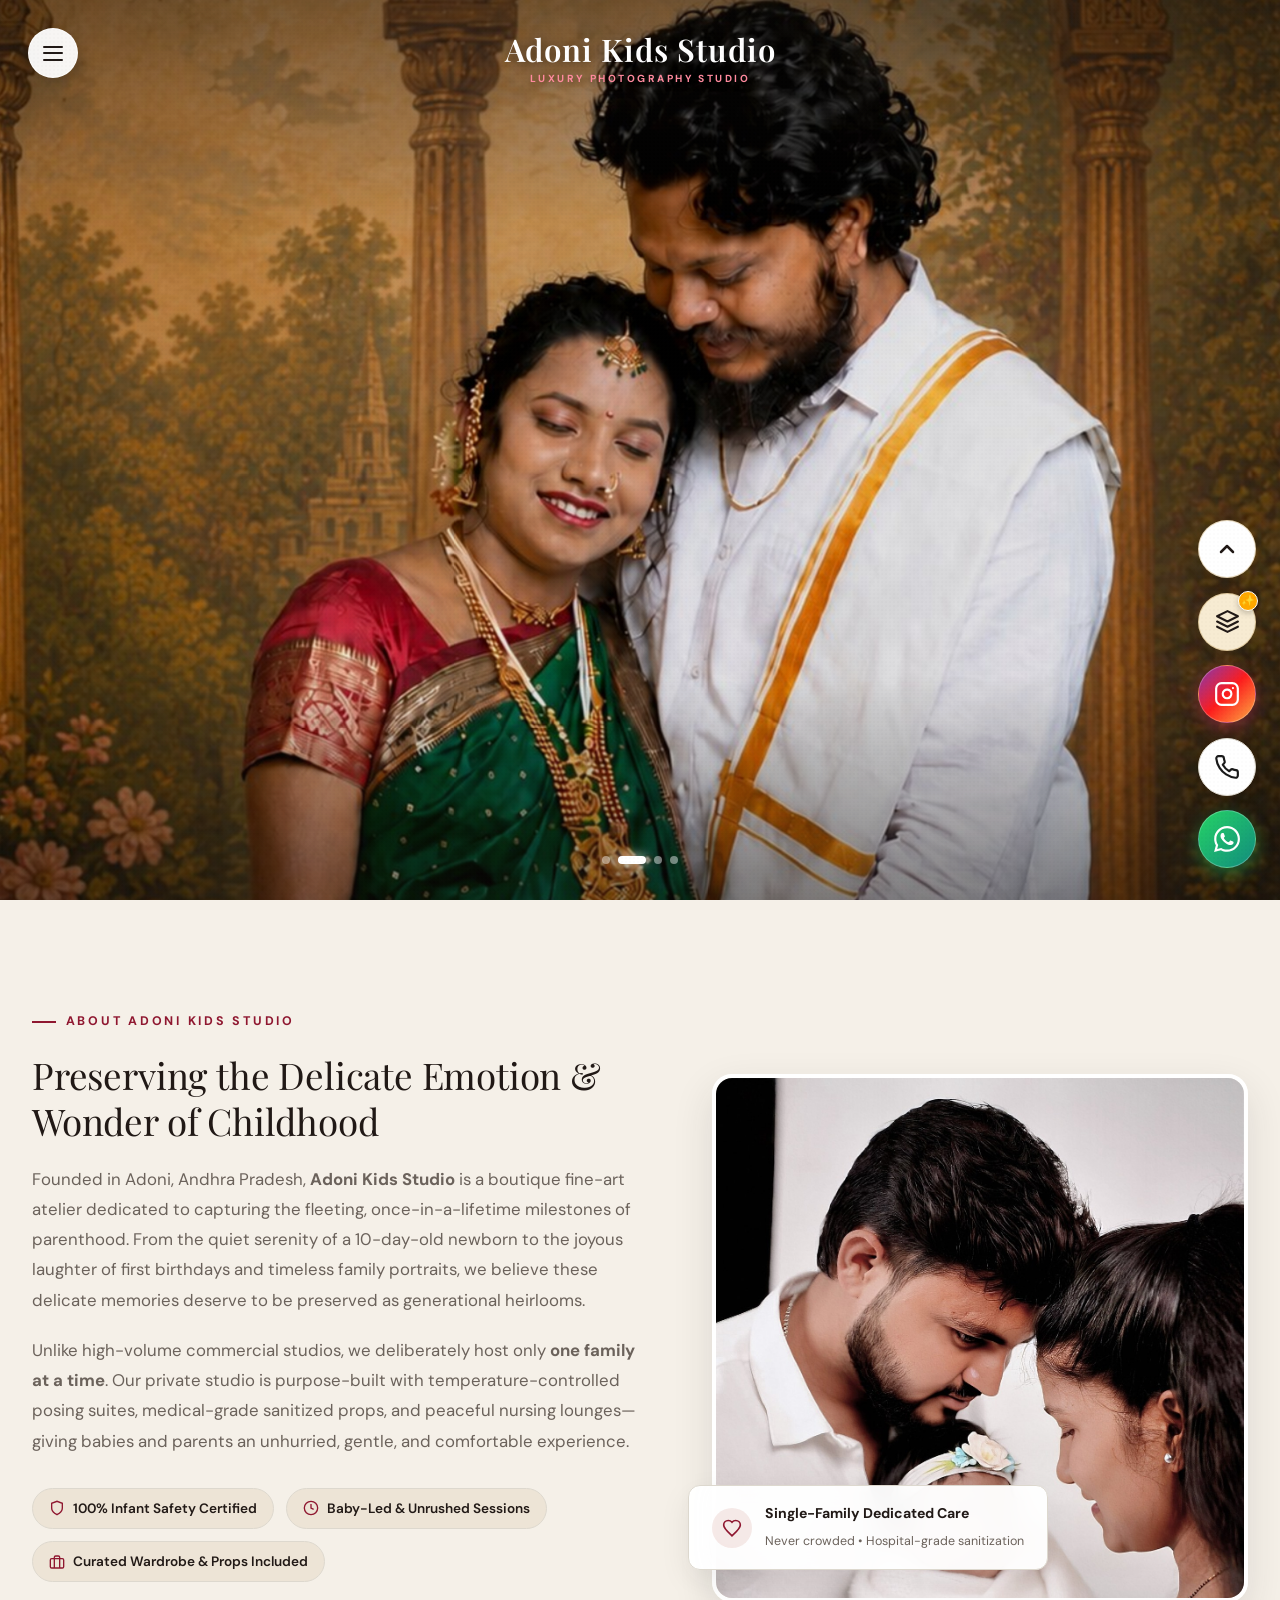
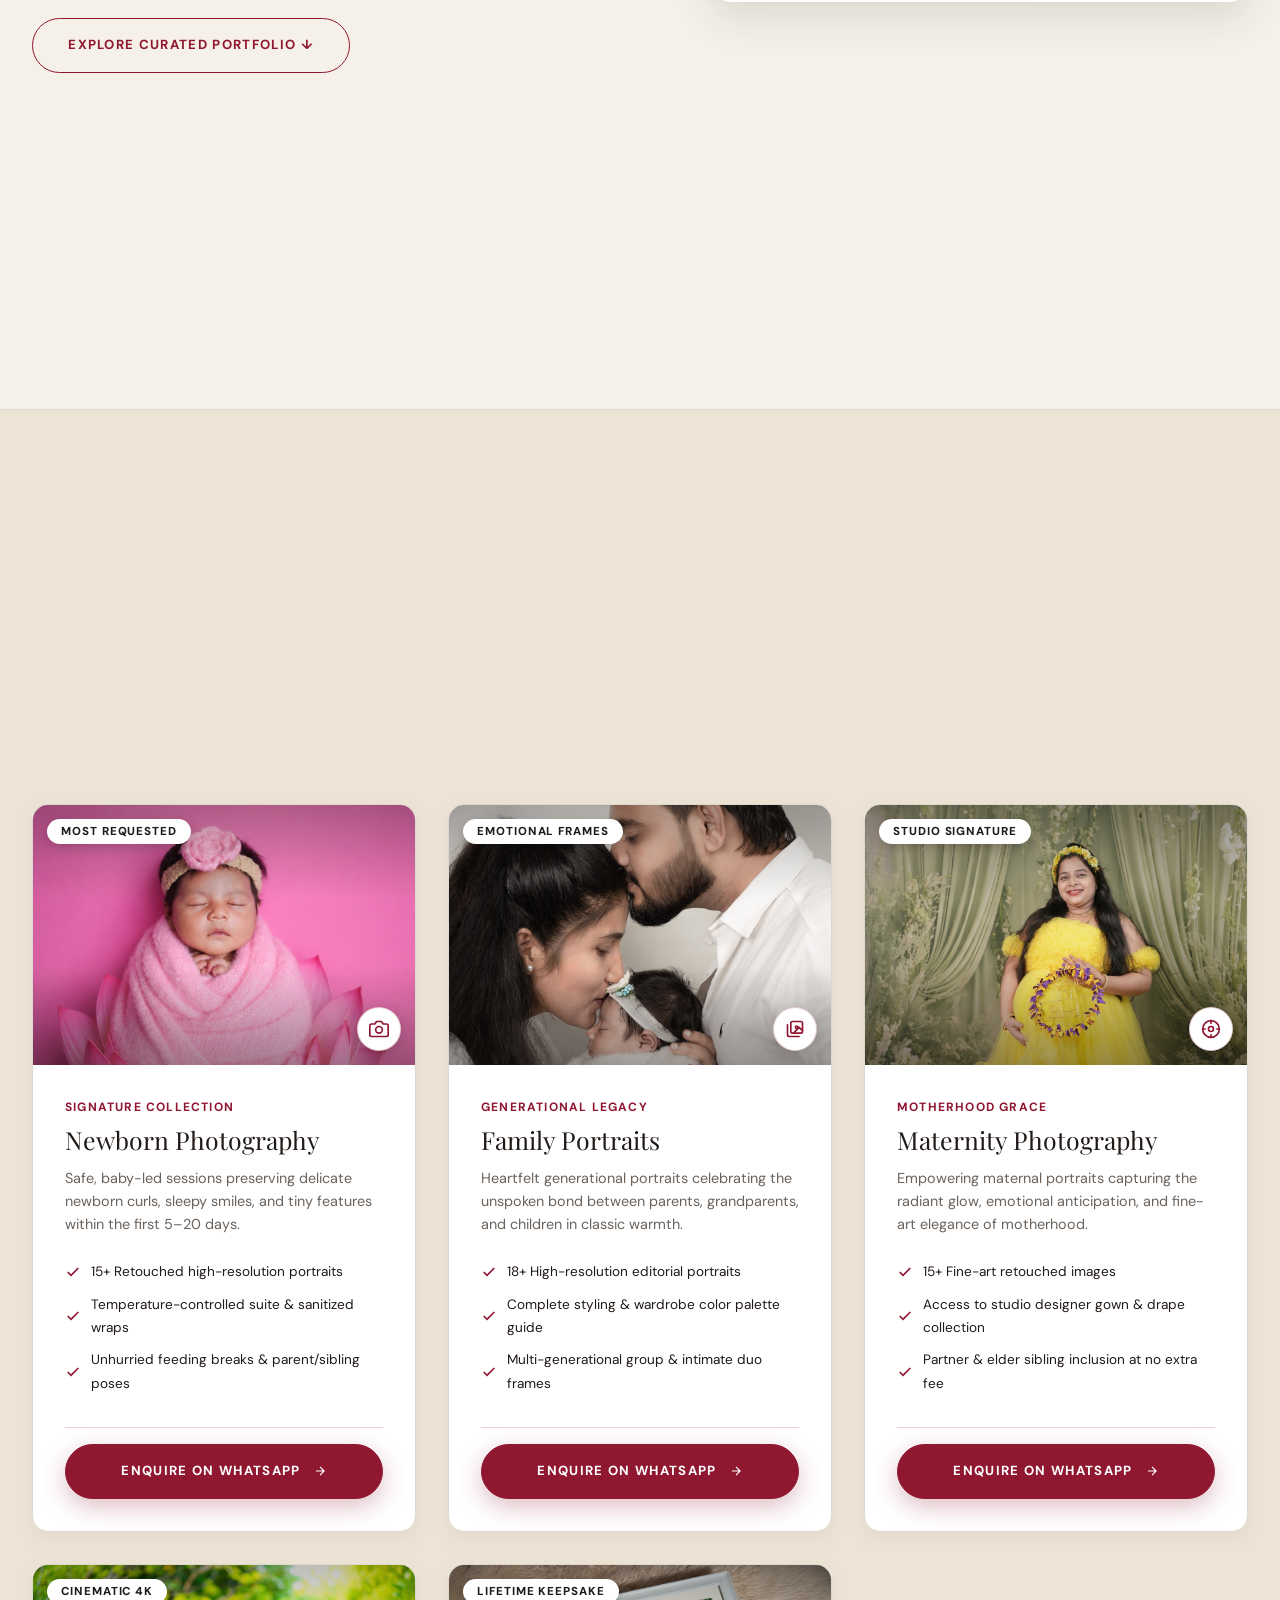
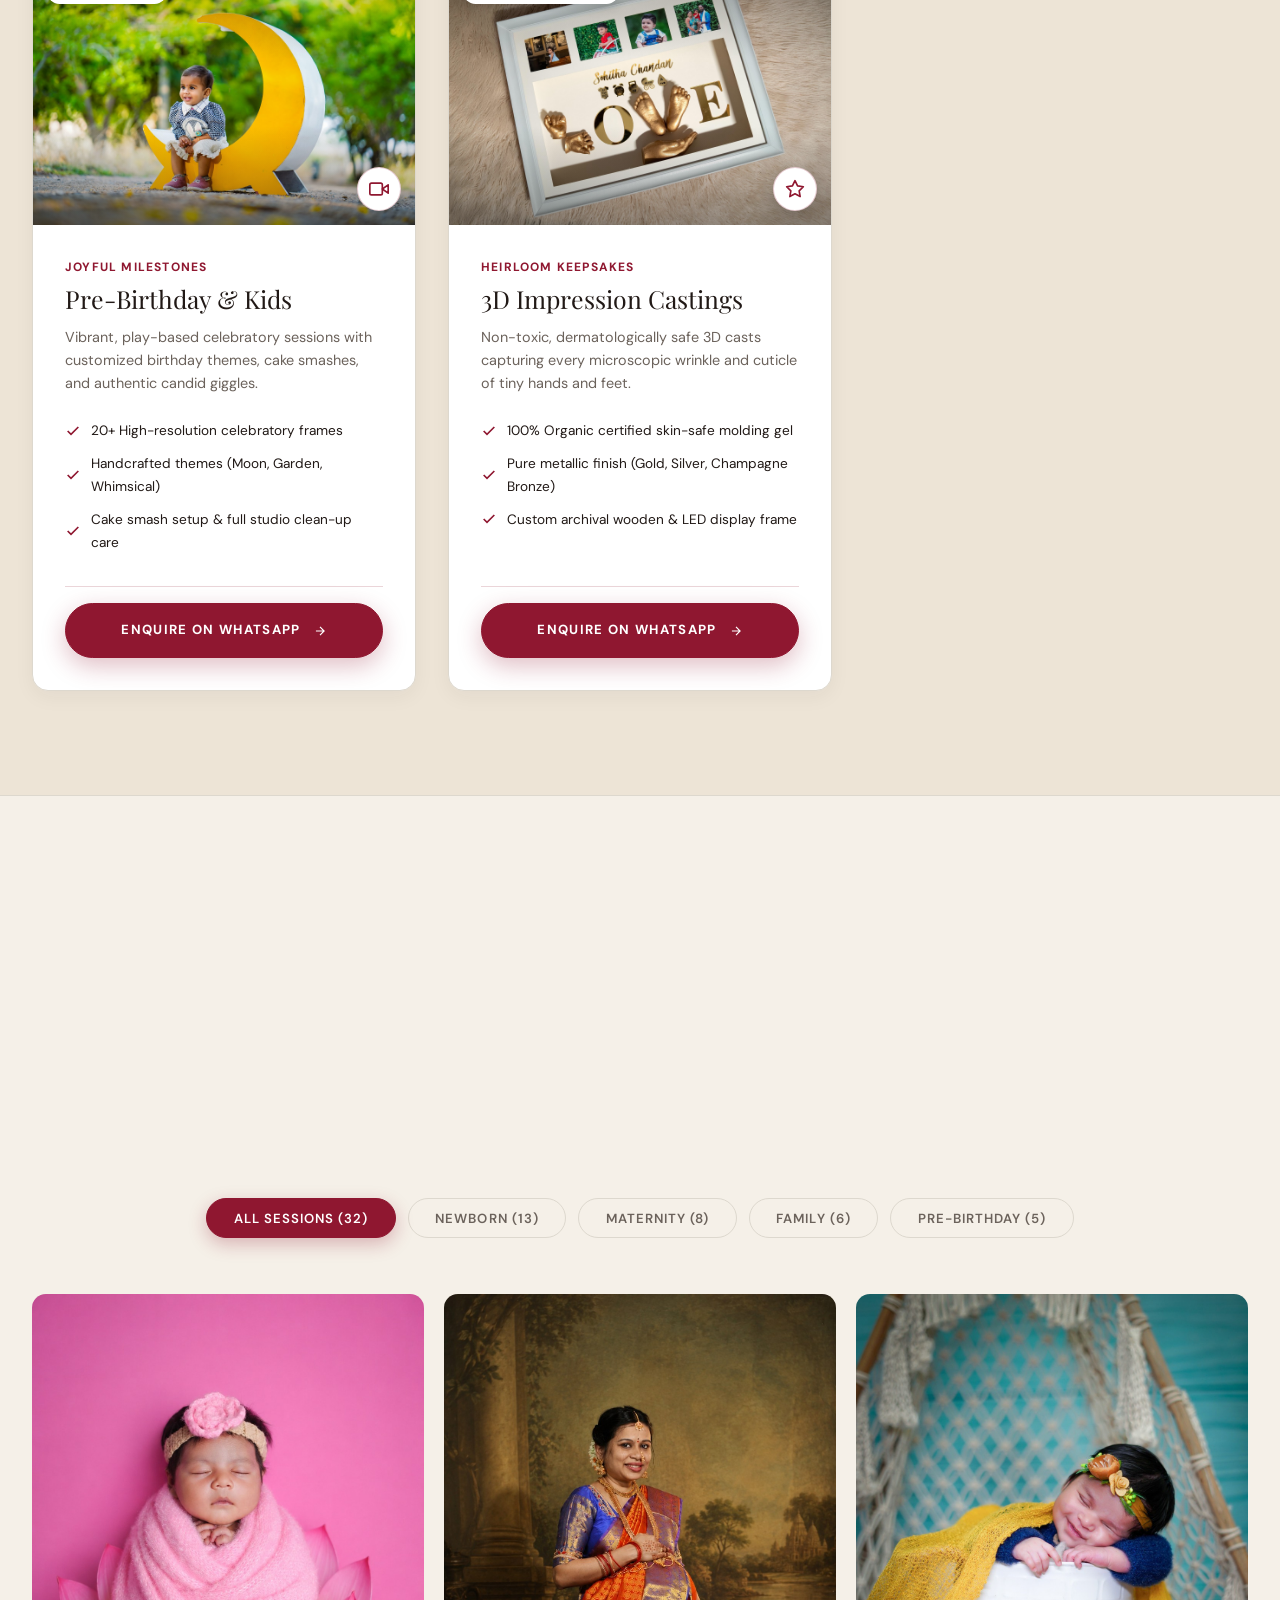
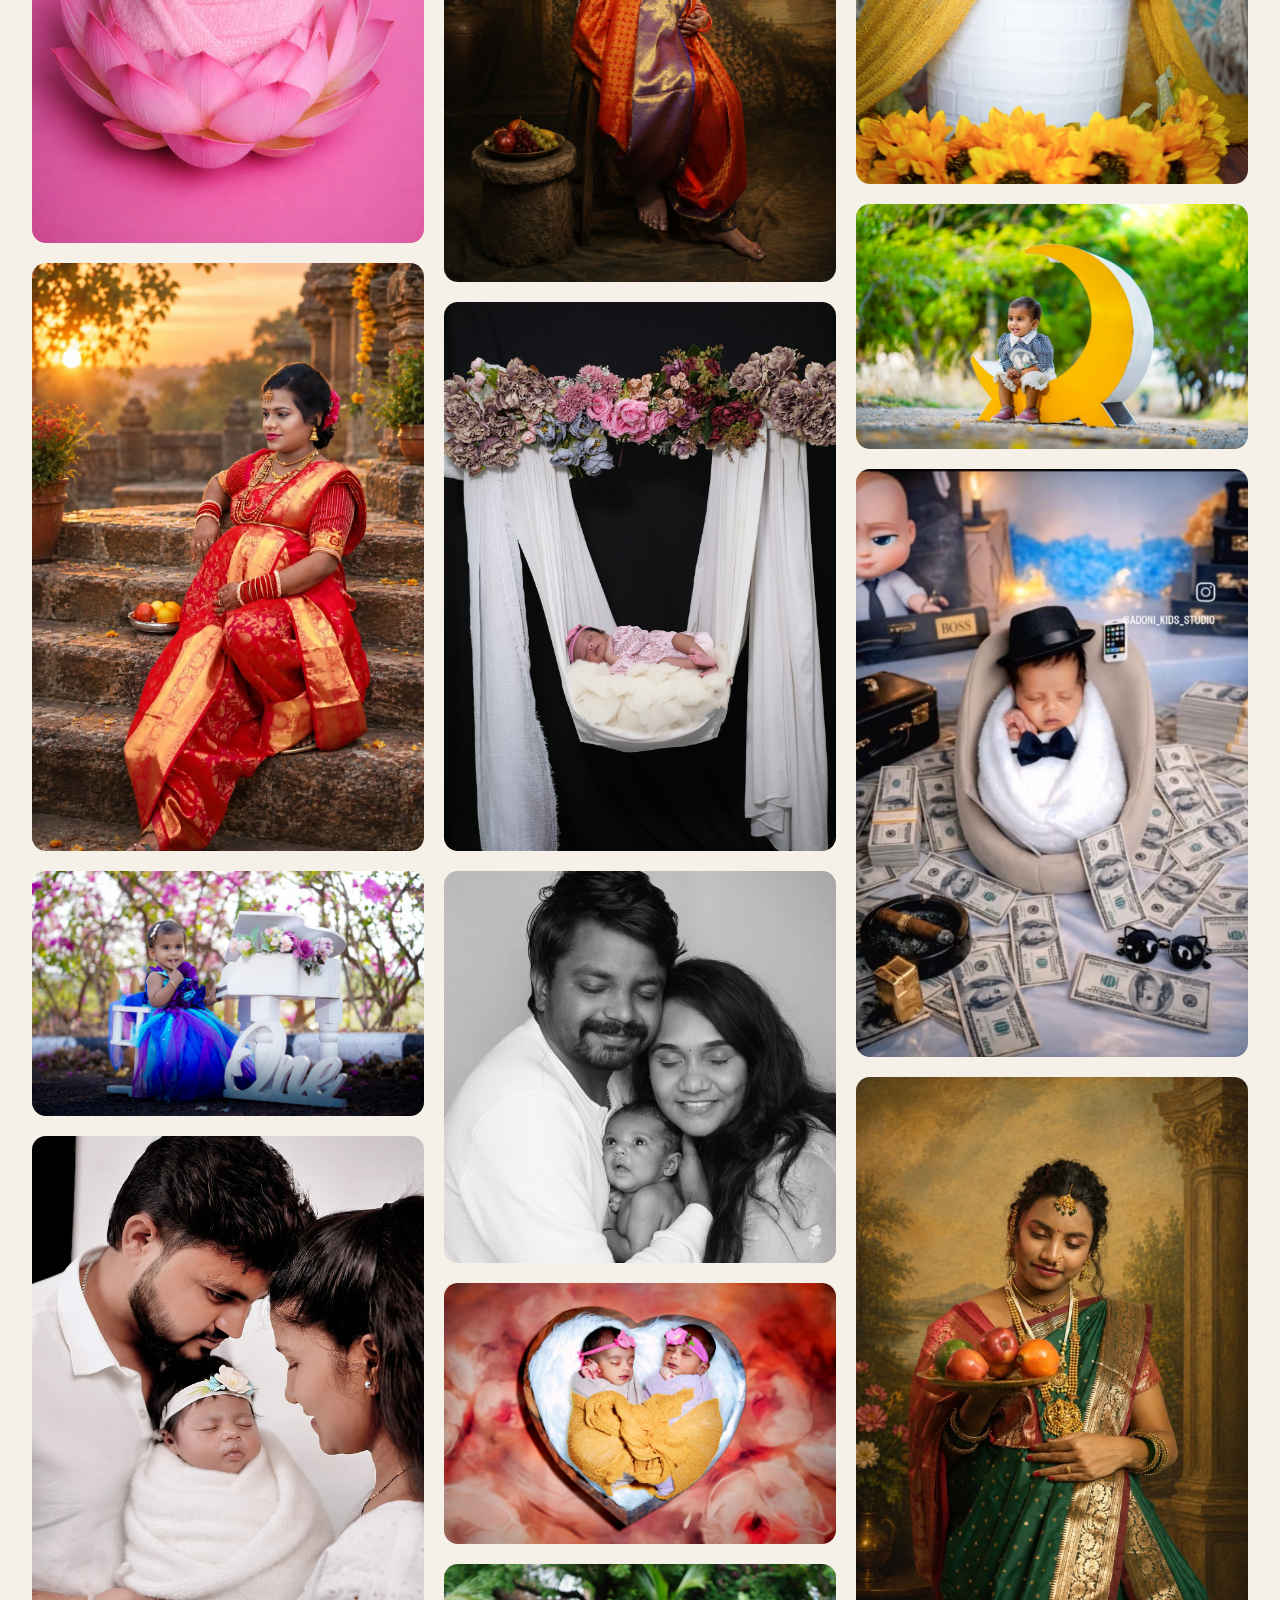
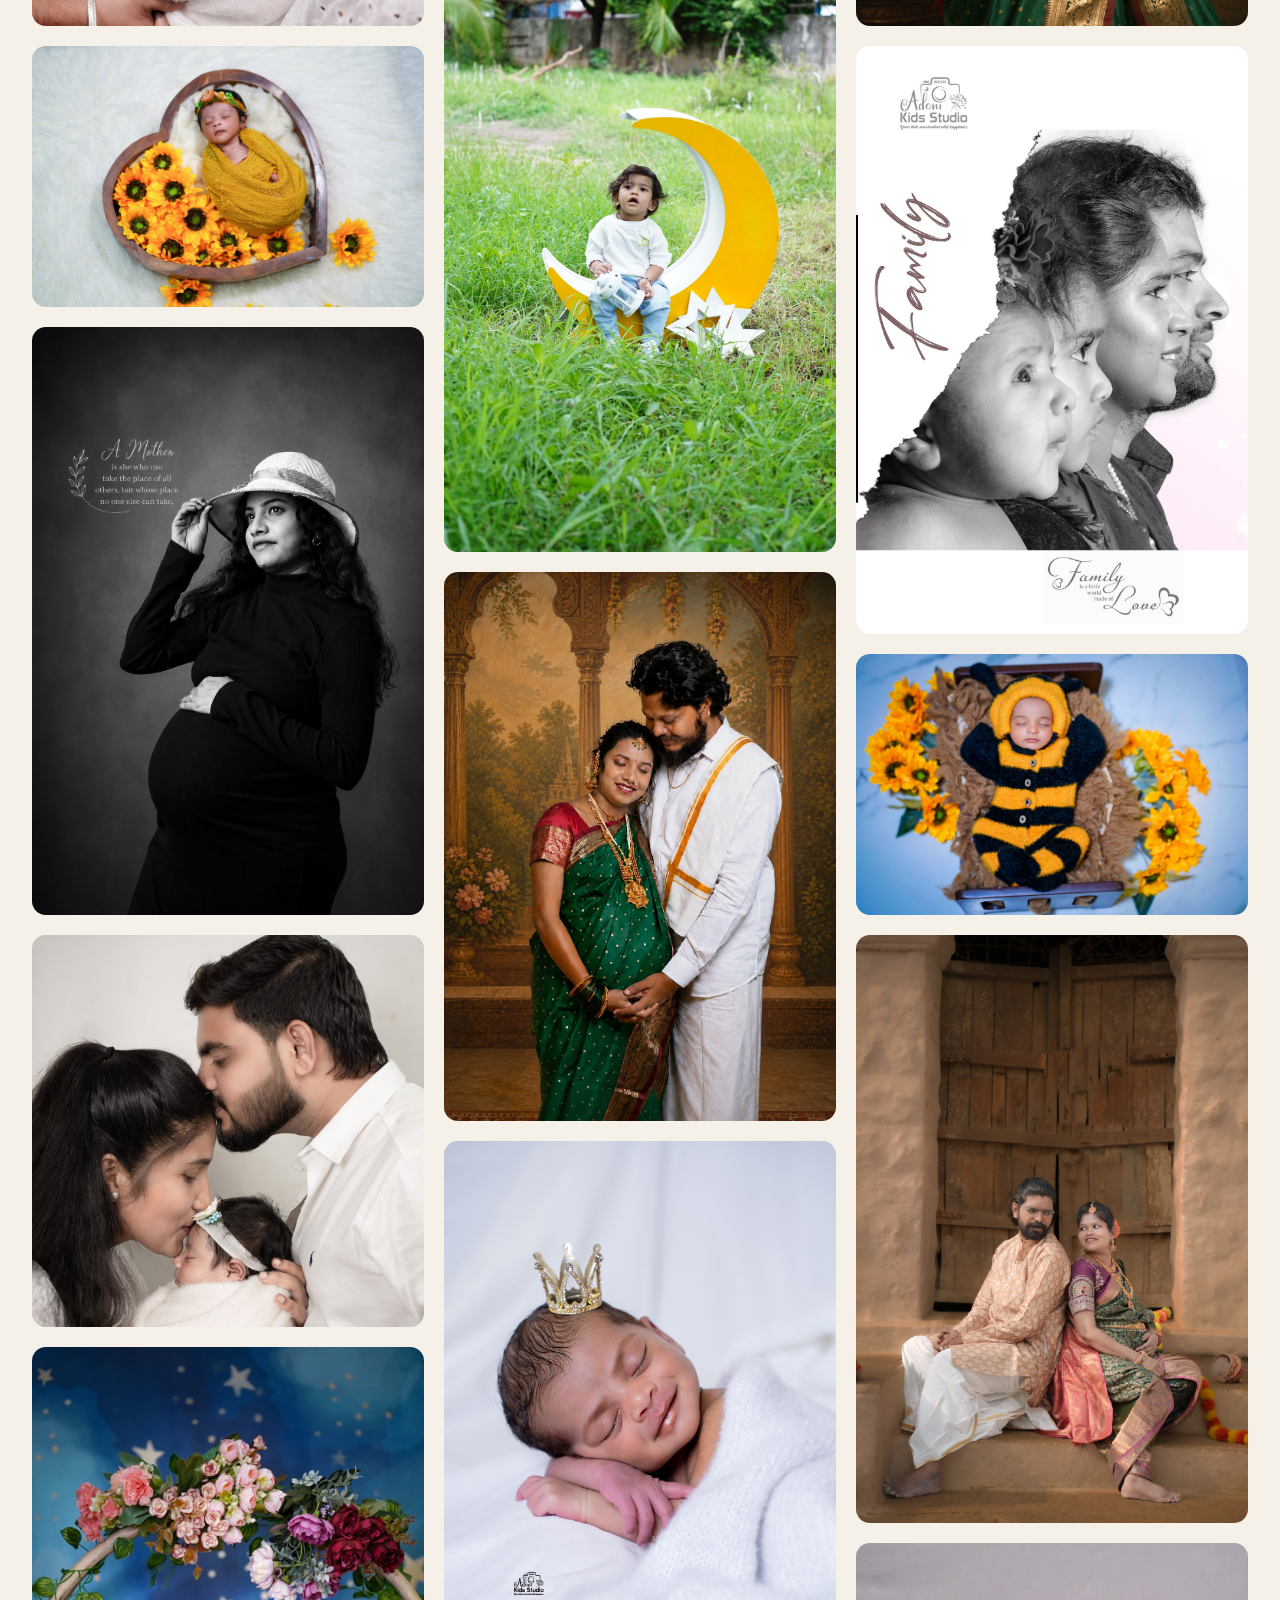
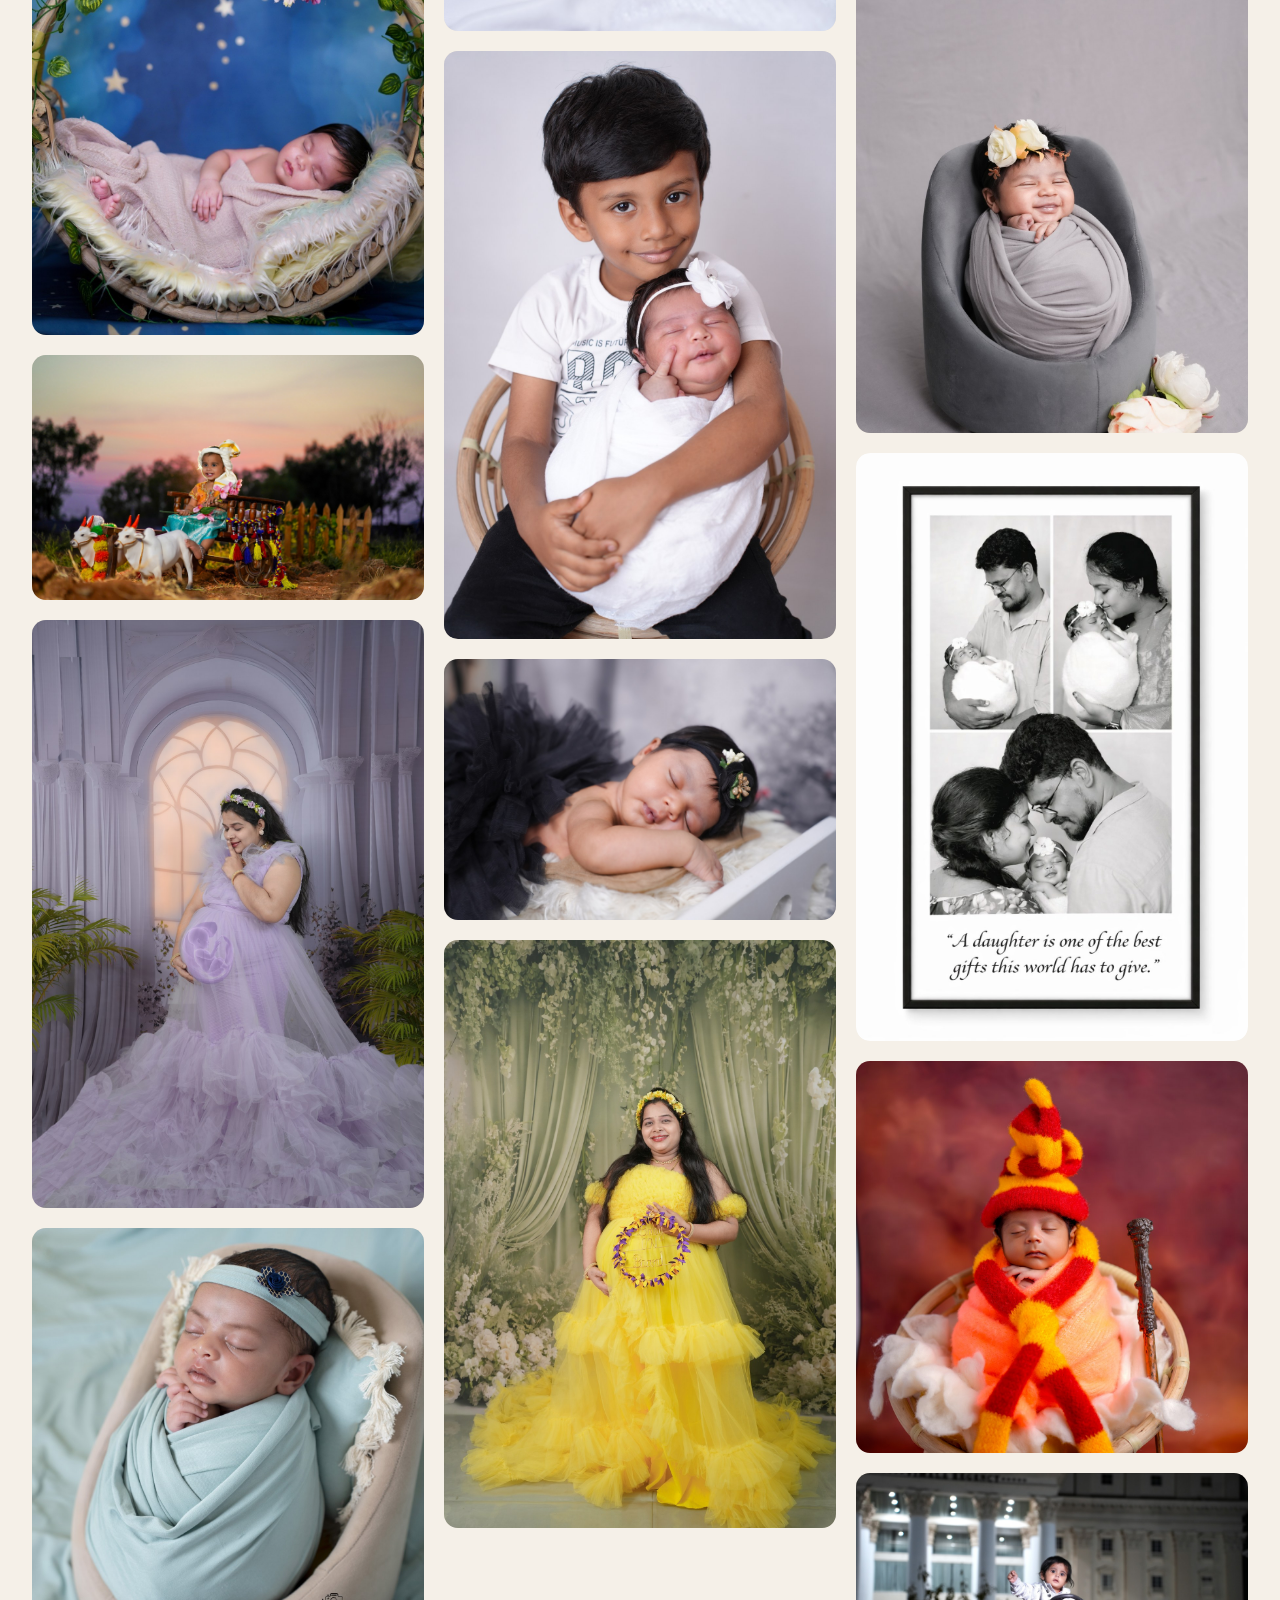
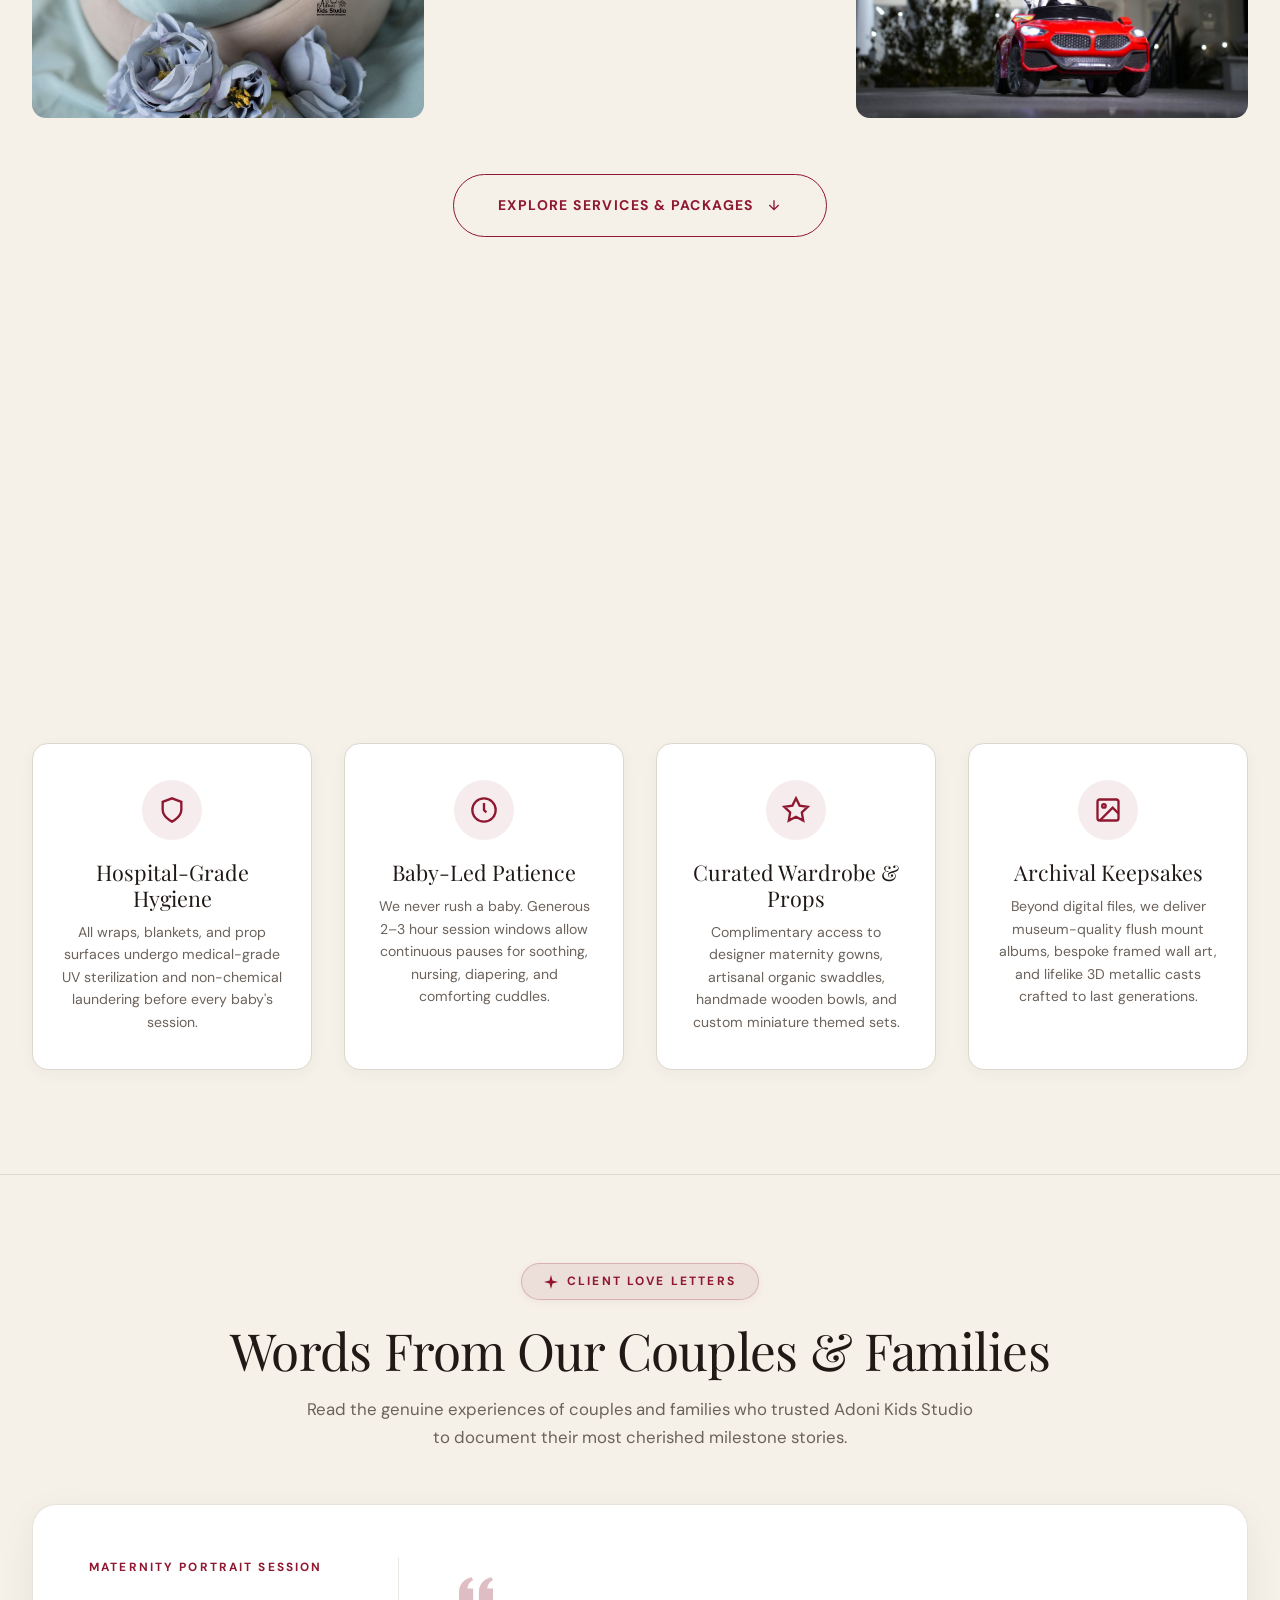
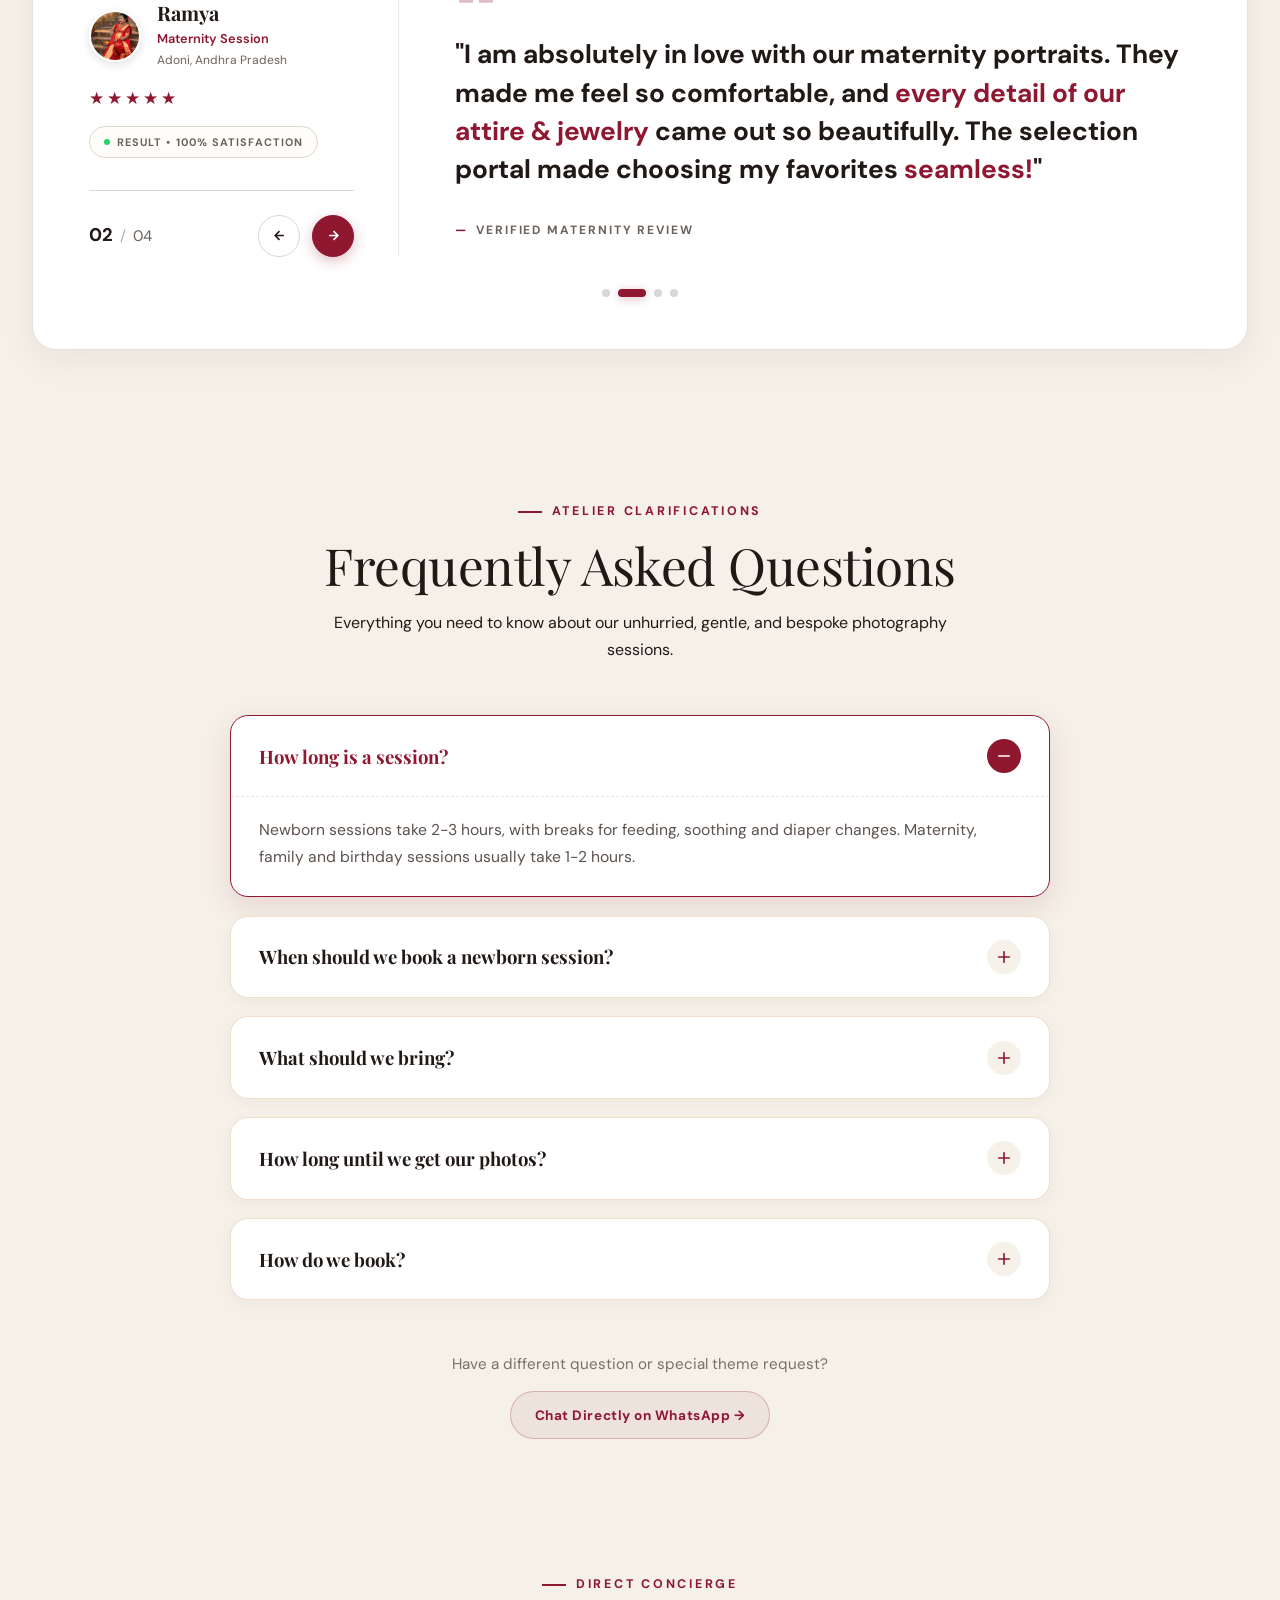
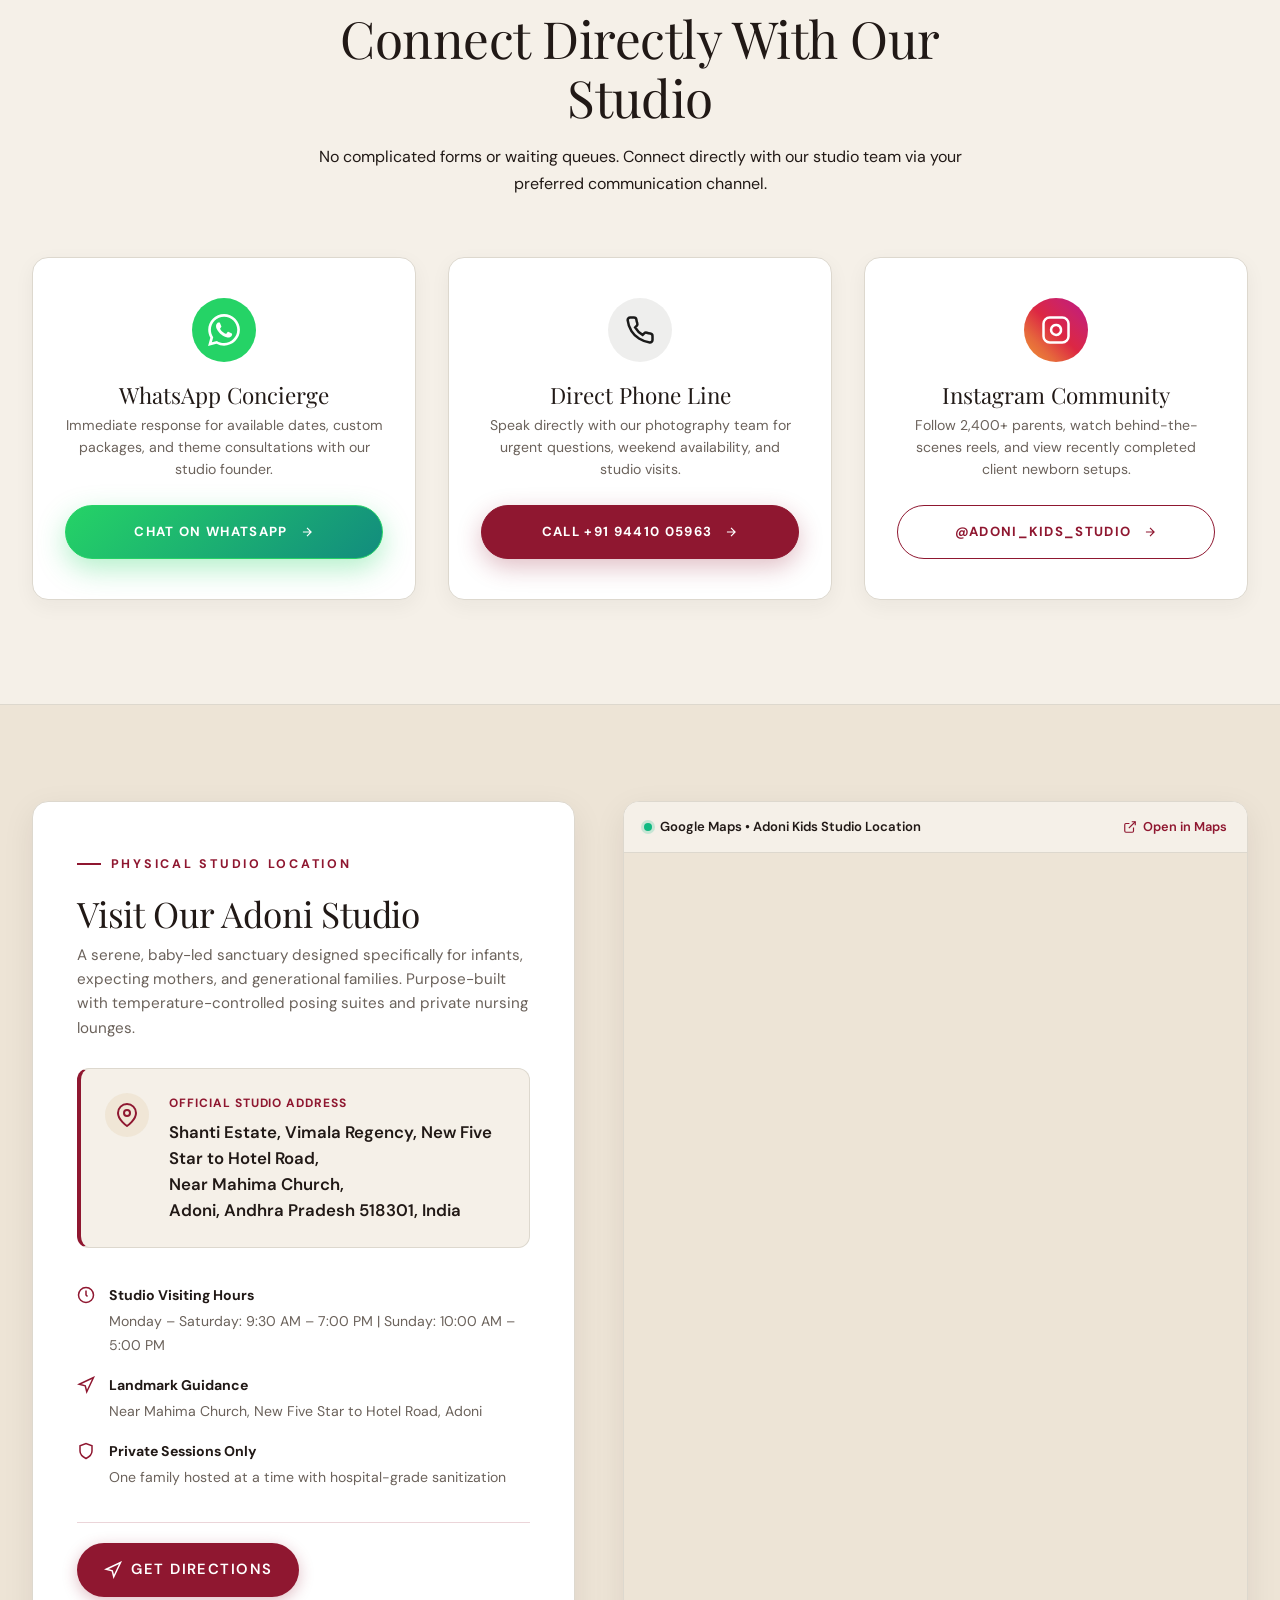
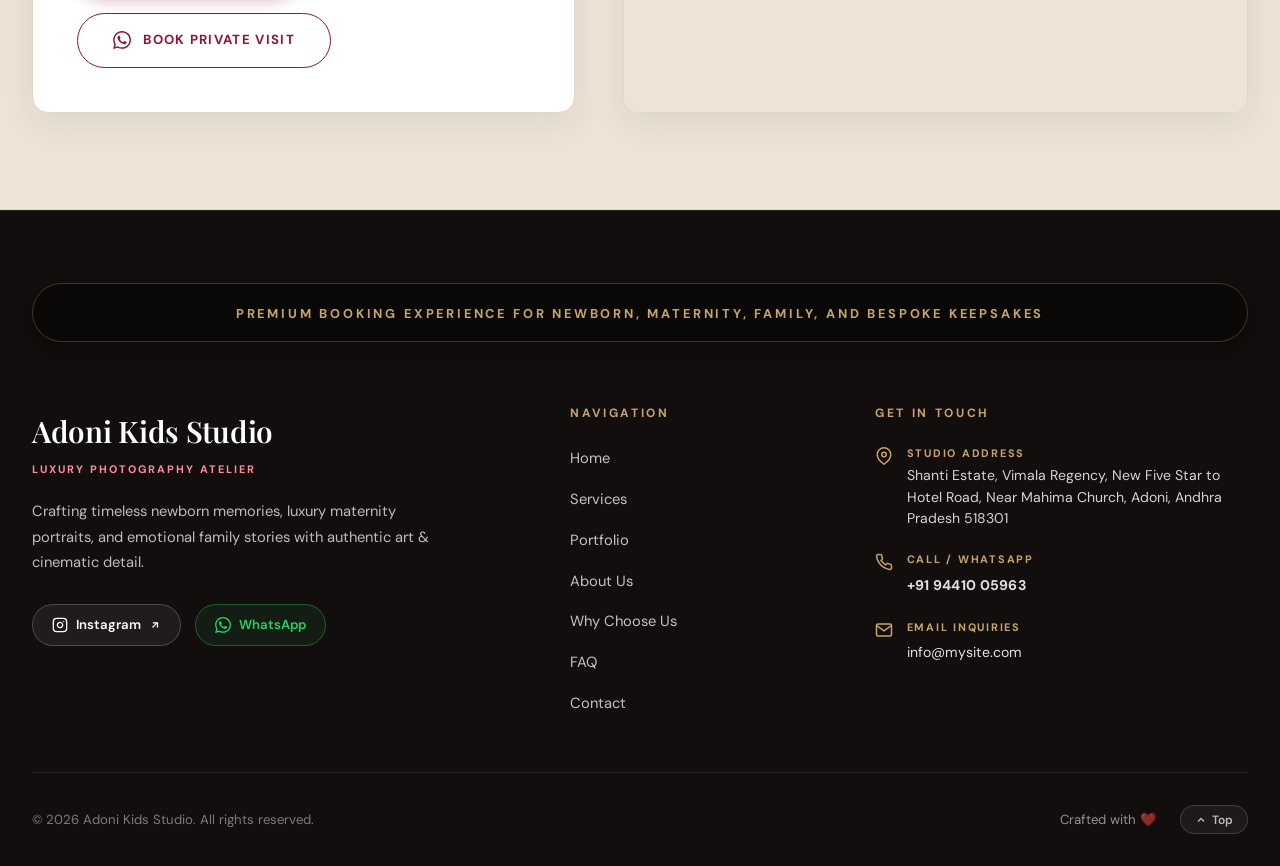
==== commit 1546accd: "Update SEO canonical URLs, Open Graph, Twitter cards, sitemap, and robots.txt to live Netlify domain" ====
--- a/index.html
+++ b/index.html
@@ -3,13 +3,200 @@
 <head>
   <meta charset="UTF-8">
   <meta name="viewport" content="width=device-width, initial-scale=1.0">
-  <title>Adoni Kids Studio | Luxury Newborn, Family, Maternity &amp; Kids Photography</title>
-  <meta name="description" content="Adoni Kids Studio specializes in emotive, timeless newborn photography, family portraits, maternity, pre-birthday milestones, and bespoke 3D hand-casting heirlooms in Adoni and surrounding areas.">
+  
+  <!-- Primary SEO Meta Tags -->
+  <title>Adoni Kids Studio | Best Newborn, Baby, Maternity &amp; Family Photography in Adoni</title>
+  <meta name="title" content="Adoni Kids Studio | Best Newborn, Baby, Maternity &amp; Family Photography in Adoni">
+  <meta name="description" content="Adoni Kids Studio is the premier luxury photography atelier in Adoni, AP. Specializing in newborn baby shoots, maternity glow, family portraits, 1st birthdays &amp; bespoke 3D hand/foot castings. Book via WhatsApp: +91 94410 05963.">
+  <meta name="keywords" content="newborn photography adoni, baby photoshoot adoni, maternity photography adoni, family portrait studio adoni, kids photography kurnool, 3d hand casting adoni, best baby photographer andhra pradesh, adoni kids studio, baby photoshoot mantralayam, baby photoshoot yemmiganur">
+  <meta name="author" content="Adoni Kids Studio">
+  <meta name="robots" content="index, follow, max-image-preview:large, max-snippet:-1, max-video-preview:-1">
+  <link rel="canonical" href="https://adonikidstudio.netlify.app/">
+
+  <!-- Geo & Local SEO Meta Tags (Adoni, Andhra Pradesh) -->
+  <meta name="geo.region" content="IN-AP">
+  <meta name="geo.placename" content="Adoni">
+  <meta name="geo.position" content="15.6322;77.2728">
+  <meta name="ICBM" content="15.6322, 77.2728">
+
+  <!-- Open Graph / Facebook / WhatsApp Meta Tags -->
+  <meta property="og:type" content="website">
+  <meta property="og:site_name" content="Adoni Kids Studio">
+  <meta property="og:url" content="https://adonikidstudio.netlify.app/">
+  <meta property="og:title" content="Adoni Kids Studio | Best Newborn, Baby, Maternity &amp; Family Photography in Adoni">
+  <meta property="og:description" content="Adoni's premier luxury atelier for newborn baby shoots, maternity portraits, family photography, 1st birthdays, and bespoke 3D life-castings.">
+  <meta property="og:image" content="https://adonikidstudio.netlify.app/assets/images/og-cover.jpg">
+  <meta property="og:image:width" content="1200">
+  <meta property="og:image:height" content="630">
+  <meta property="og:image:alt" content="Adoni Kids Studio Luxury Newborn &amp; Family Photography">
+  <meta property="og:locale" content="en_IN">
+
+  <!-- Twitter Card Meta Tags -->
+  <meta name="twitter:card" content="summary_large_image">
+  <meta name="twitter:url" content="https://adonikidstudio.netlify.app/">
+  <meta name="twitter:title" content="Adoni Kids Studio | Best Newborn, Baby, Maternity &amp; Family Photography in Adoni">
+  <meta name="twitter:description" content="Adoni's premier luxury atelier for newborn baby shoots, maternity portraits, family photography, 1st birthdays, and bespoke 3D life-castings.">
+  <meta name="twitter:image" content="https://adonikidstudio.netlify.app/assets/images/og-cover.jpg">
+
+  <!-- Favicon -->
   <link rel="icon" type="image/svg+xml" href="assets/images/favicon.svg">
   
   <!-- CSS Stylesheets -->
   <link rel="stylesheet" href="css/style.css">
   <link rel="stylesheet" href="css/components.css">
+
+  <!-- Schema.org Structured Data (JSON-LD) for LocalBusiness & FAQ -->
+  <script type="application/ld+json">
+  {
+    "@context": "https://schema.org",
+    "@graph": [
+      {
+        "@type": "PhotographyBusiness",
+        "@id": "https://adonikidstudio.netlify.app/#business",
+        "name": "Adoni Kids Studio",
+        "alternateName": "Adoni Kids Photography Studio",
+        "url": "https://adonikidstudio.netlify.app/",
+        "logo": "https://adonikidstudio.netlify.app/assets/images/favicon.svg",
+        "image": "https://adonikidstudio.netlify.app/assets/images/og-cover.jpg",
+        "telephone": "+919441005963",
+        "email": "info@adonikidsstudio.com",
+        "priceRange": "₹₹",
+        "currenciesAccepted": "INR",
+        "paymentAccepted": "Cash, UPI, Google Pay, PhonePe, Bank Transfer",
+        "address": {
+          "@type": "PostalAddress",
+          "streetAddress": "Shanti Estate, Vimala Regency, New Five Star to Hotel Road, Near Mahima Church",
+          "addressLocality": "Adoni",
+          "addressRegion": "Andhra Pradesh",
+          "postalCode": "518301",
+          "addressCountry": "IN"
+        },
+        "geo": {
+          "@type": "GeoCoordinates",
+          "latitude": 15.6322,
+          "longitude": 77.2728
+        },
+        "hasMap": "https://maps.google.com/maps?q=Shanti+Estate,+Vimala+Regency,+New+Five+Star+to+Hotel+Road,+Near+Mahima+Church,+Adoni,+Andhra+Pradesh+518301,+India",
+        "openingHoursSpecification": [
+          {
+            "@type": "OpeningHoursSpecification",
+            "dayOfWeek": [
+              "Monday",
+              "Tuesday",
+              "Wednesday",
+              "Thursday",
+              "Friday",
+              "Saturday",
+              "Sunday"
+            ],
+            "opens": "09:00",
+            "closes": "20:00"
+          }
+        ],
+        "sameAs": [
+          "https://instagram.com/adoni_kids_studio",
+          "https://wa.me/919441005963"
+        ],
+        "areaServed": [
+          { "@type": "City", "name": "Adoni" },
+          { "@type": "City", "name": "Yemmiganur" },
+          { "@type": "City", "name": "Alur" },
+          { "@type": "City", "name": "Mantralayam" },
+          { "@type": "City", "name": "Kurnool" },
+          { "@type": "City", "name": "Ballari" }
+        ],
+        "makesOffer": [
+          {
+            "@type": "Offer",
+            "itemOffered": {
+              "@type": "Service",
+              "name": "Newborn Heirloom Photography",
+              "description": "Temperature-controlled posing suites with sanitized props, gentle baby-led pacing, and medical-grade safety standards."
+            }
+          },
+          {
+            "@type": "Offer",
+            "itemOffered": {
+              "@type": "Service",
+              "name": "Maternity Radiance Photography",
+              "description": "Artful editorial maternity portraits celebrating motherhood with curated couture gowns and lighting."
+            }
+          },
+          {
+            "@type": "Offer",
+            "itemOffered": {
+              "@type": "Service",
+              "name": "Generational Family Portraits",
+              "description": "Timeless monochrome and rich fine-art family legacy heirlooms capturing authentic emotions."
+            }
+          },
+          {
+            "@type": "Offer",
+            "itemOffered": {
+              "@type": "Service",
+              "name": "Pre-Birthday & Milestone Photography",
+              "description": "Creative themed celebration setups, cake smash sets, and joyful baby milestone photography."
+            }
+          },
+          {
+            "@type": "Offer",
+            "itemOffered": {
+              "@type": "Service",
+              "name": "Bespoke 3D Hand & Foot Castings",
+              "description": "Non-toxic, dental-grade life-cast tactile sculptures preserved in museum-grade shadowbox frames."
+            }
+          }
+        ]
+      },
+      {
+        "@type": "FAQPage",
+        "@id": "https://adonikidstudio.netlify.app/#faq",
+        "mainEntity": [
+          {
+            "@type": "Question",
+            "name": "How long is a session?",
+            "acceptedAnswer": {
+              "@type": "Answer",
+              "text": "Newborn sessions take 2-3 hours, with breaks for feeding, soothing and diaper changes. Maternity, family and birthday sessions usually take 1-2 hours."
+            }
+          },
+          {
+            "@type": "Question",
+            "name": "When should we book a newborn session?",
+            "acceptedAnswer": {
+              "@type": "Answer",
+              "text": "Ideally within the first 5-20 days after birth, when babies sleep most deeply. Book during pregnancy so your dates are held."
+            }
+          },
+          {
+            "@type": "Question",
+            "name": "What should we bring?",
+            "acceptedAnswer": {
+              "@type": "Answer",
+              "text": "Just the baby's feeding essentials and a change of clothes. Wraps, props, and maternity gowns are provided. For family shoots, we share a colour guide before the session."
+            }
+          },
+          {
+            "@type": "Question",
+            "name": "How long until we get our photos?",
+            "acceptedAnswer": {
+              "@type": "Answer",
+              "text": "Retouched photos are delivered in 7-10 working days. Albums and frames take 2-3 weeks."
+            }
+          },
+          {
+            "@type": "Question",
+            "name": "How do we book?",
+            "acceptedAnswer": {
+              "@type": "Answer",
+              "text": "Message us on WhatsApp at +91 94410 05963 with your preferred date and session type. A small advance confirms your slot."
+            }
+          }
+        ]
+      }
+    ]
+  }
+  </script>
 </head>
 <body>
 
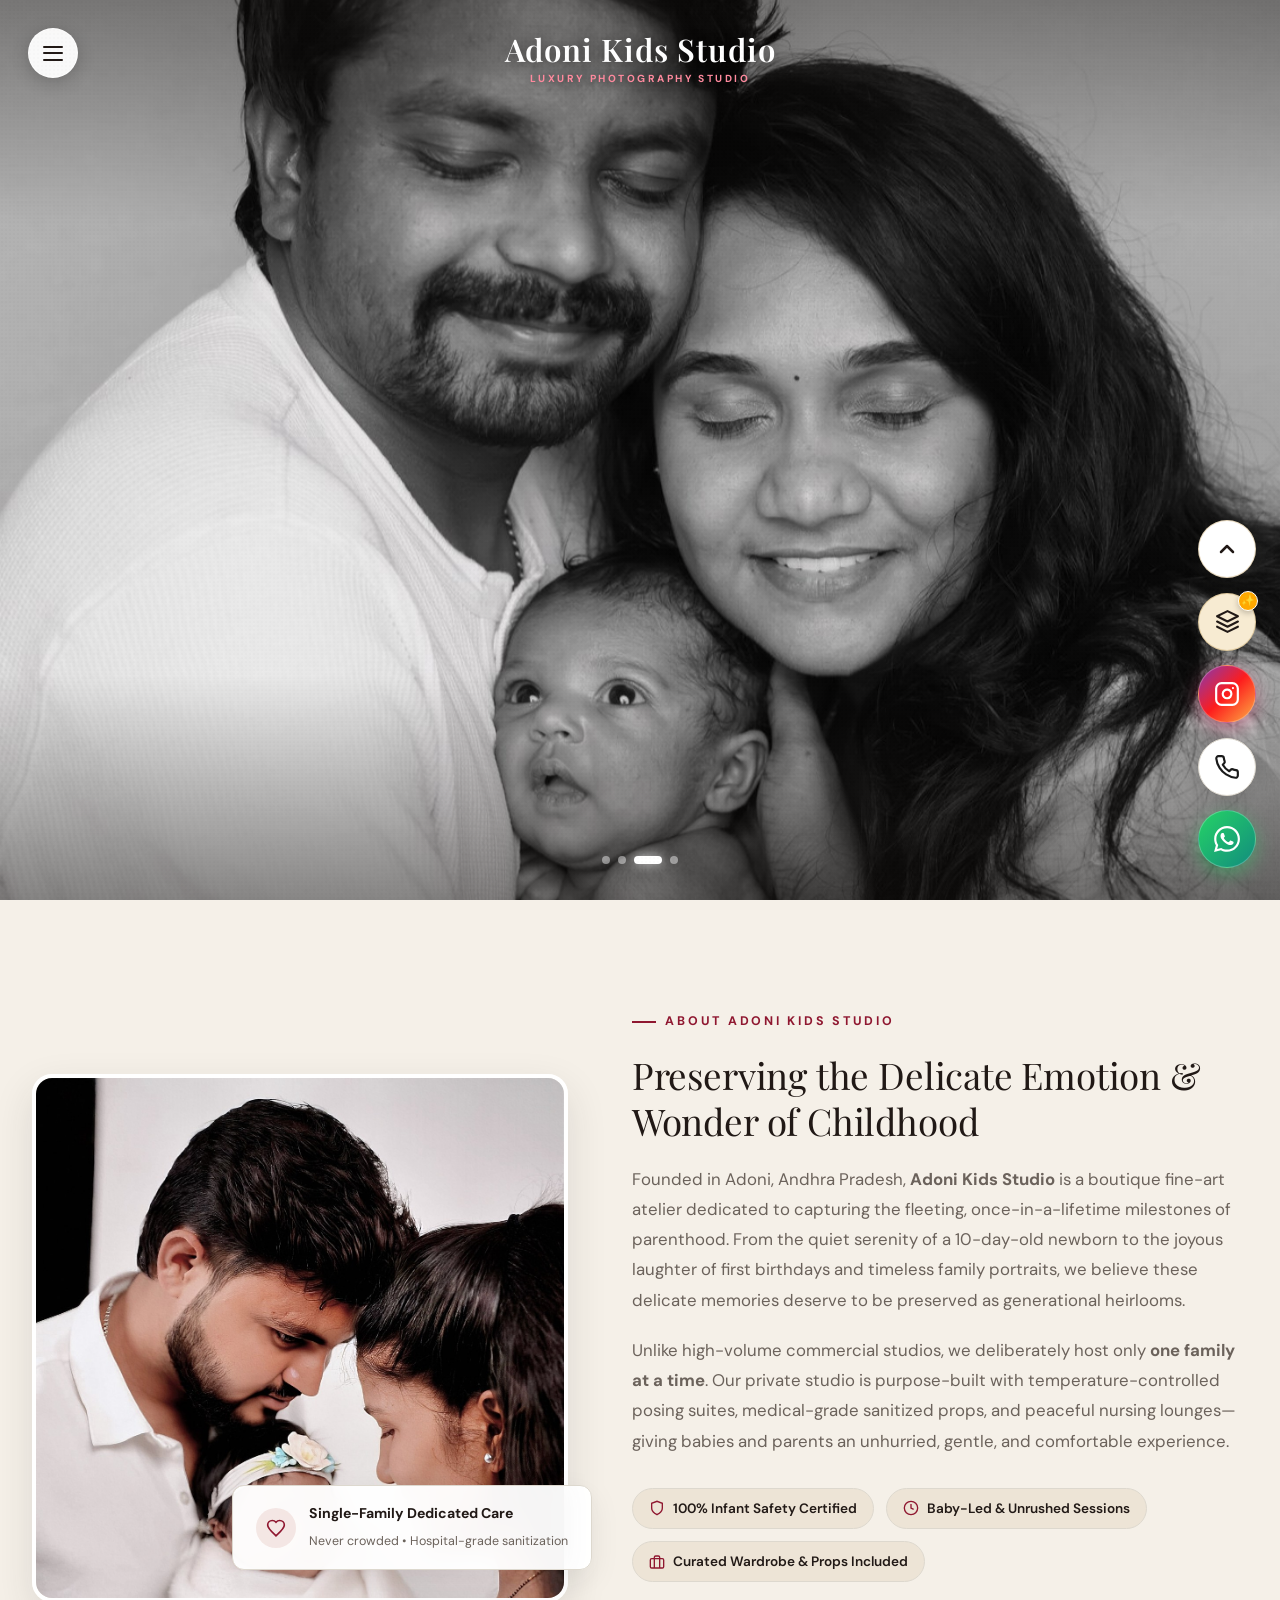
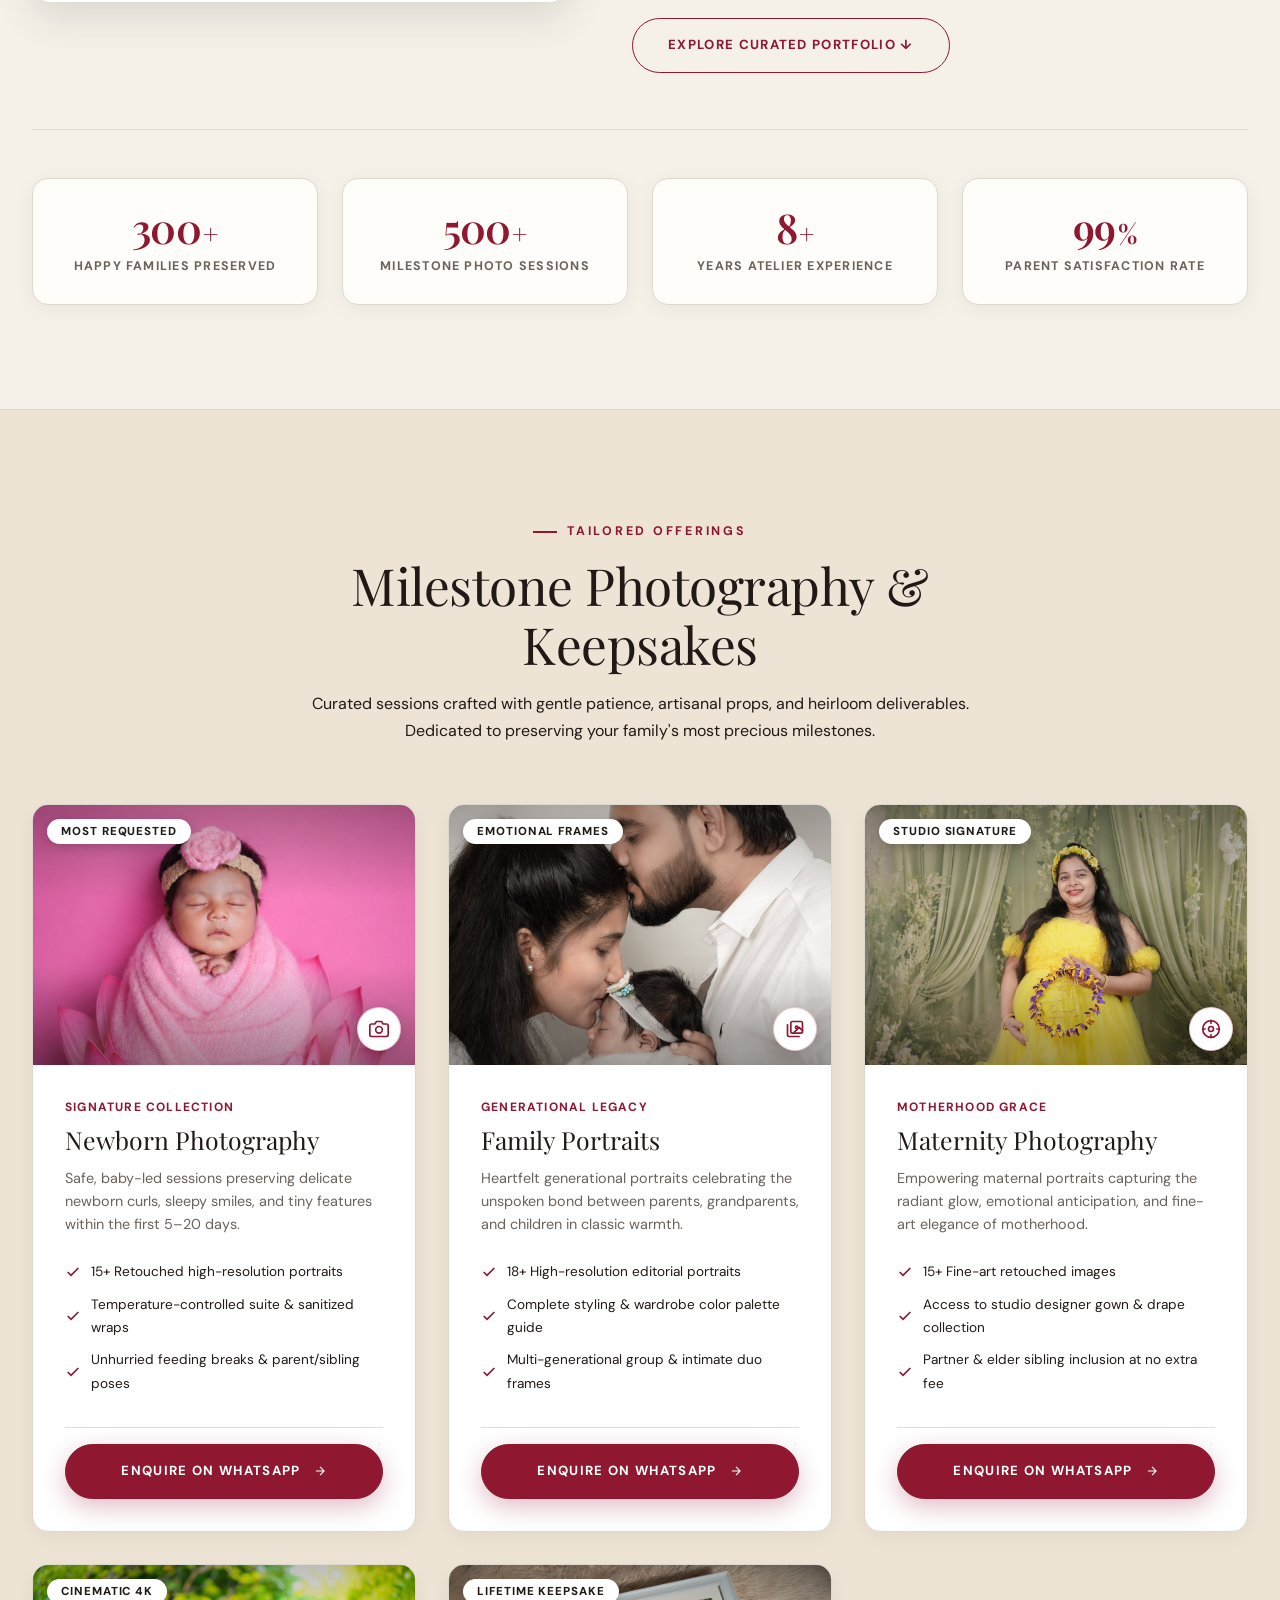
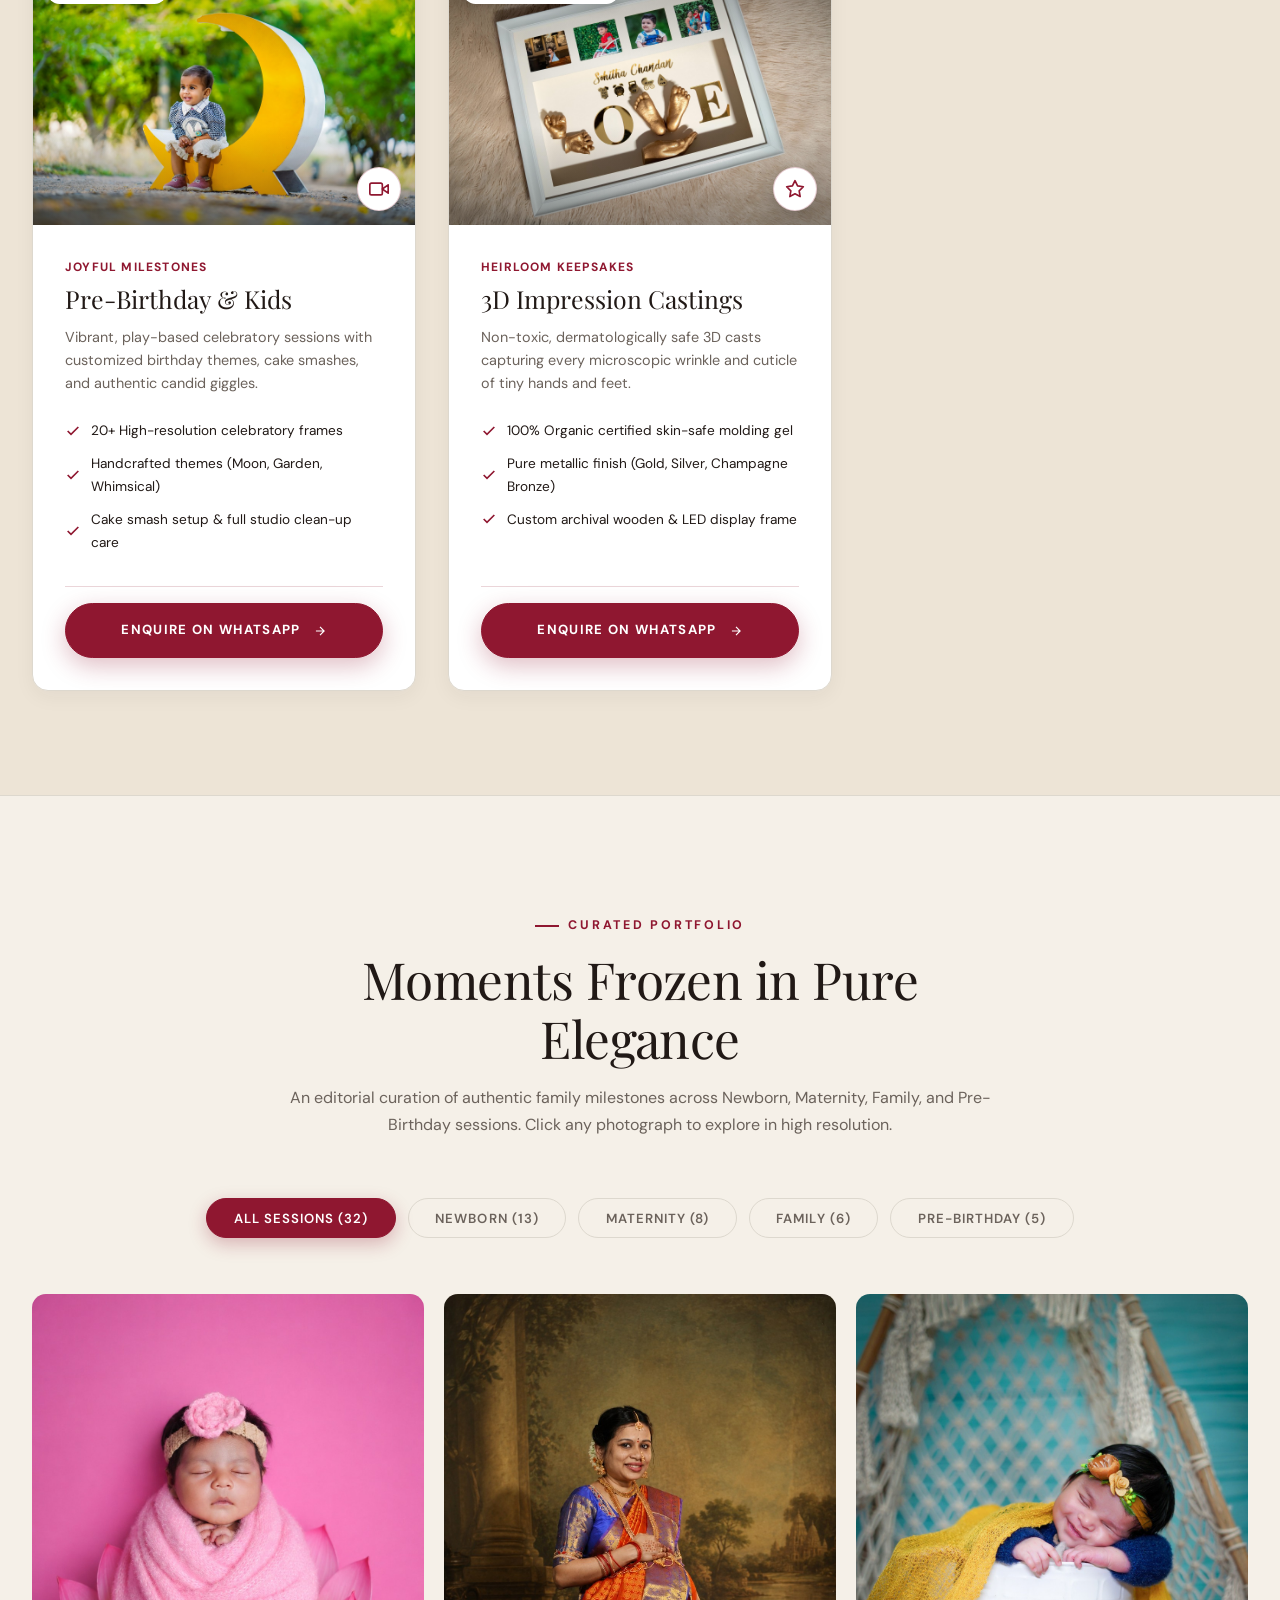
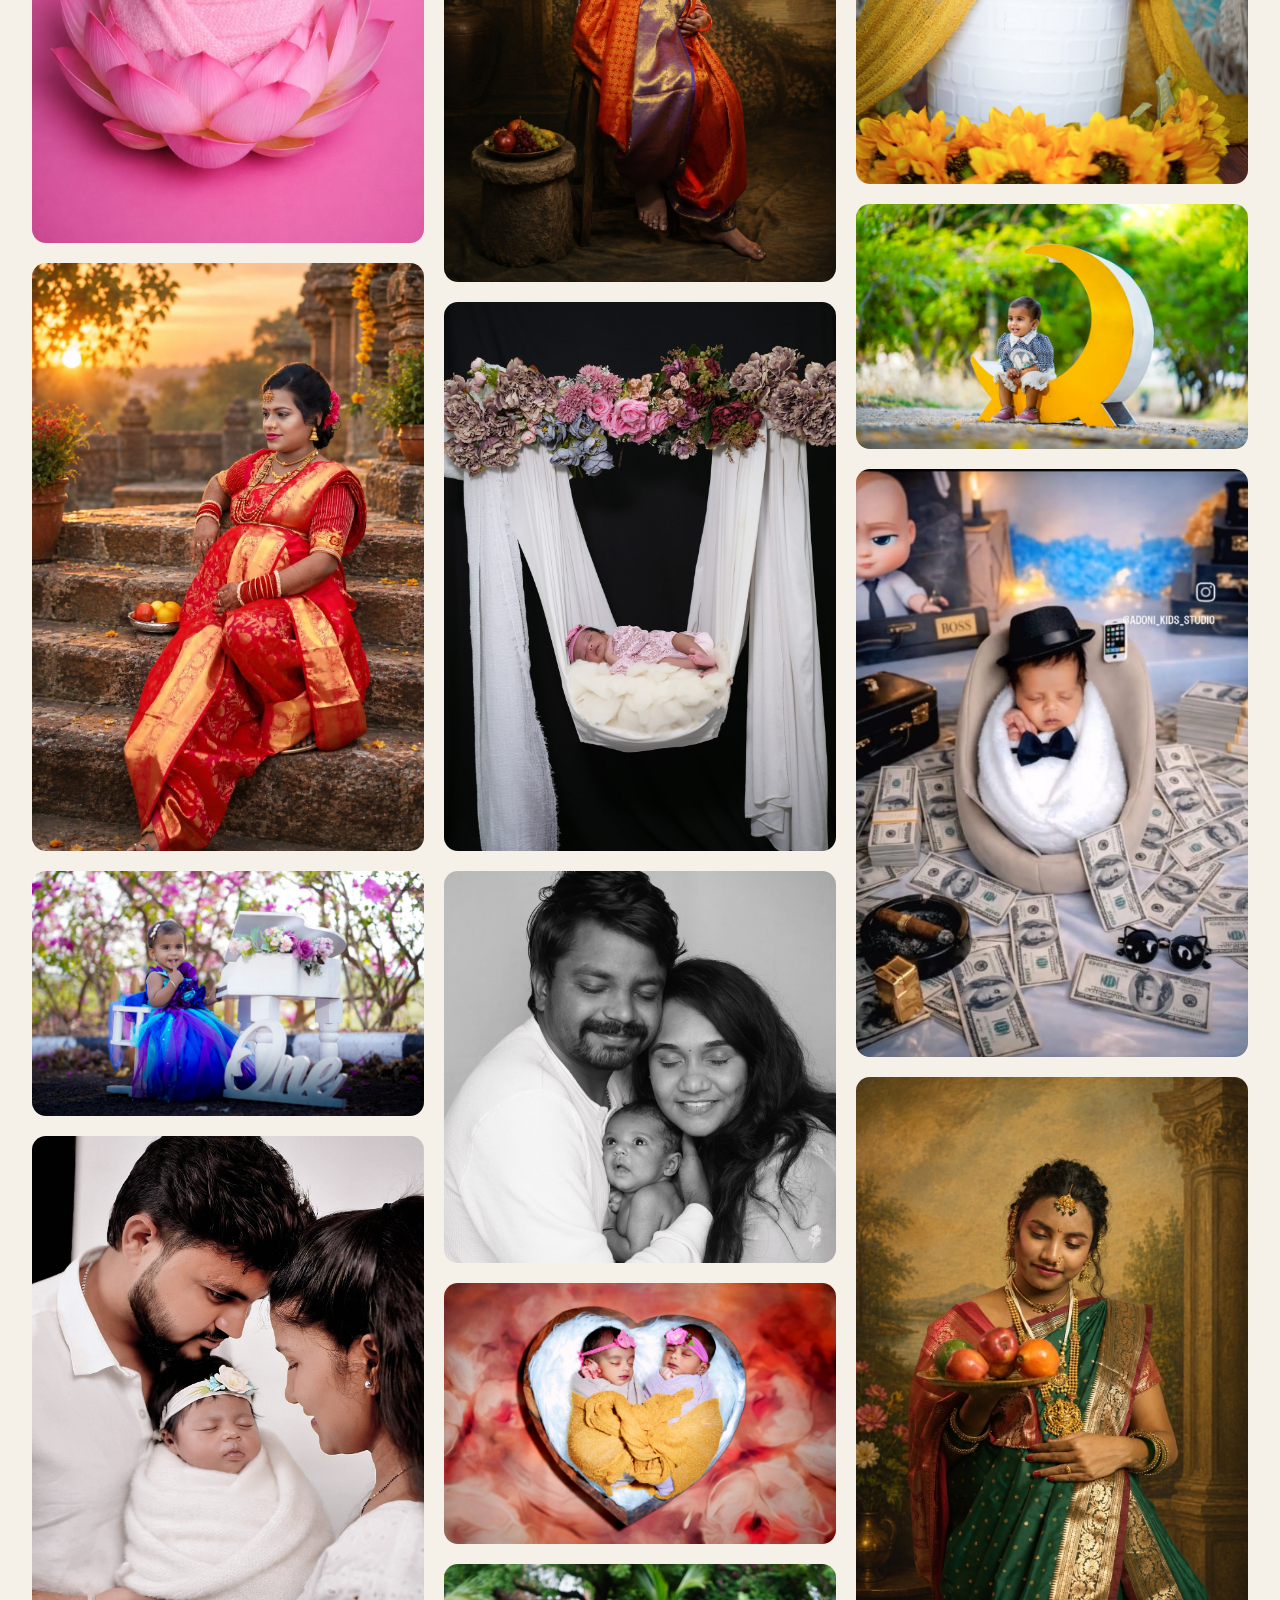
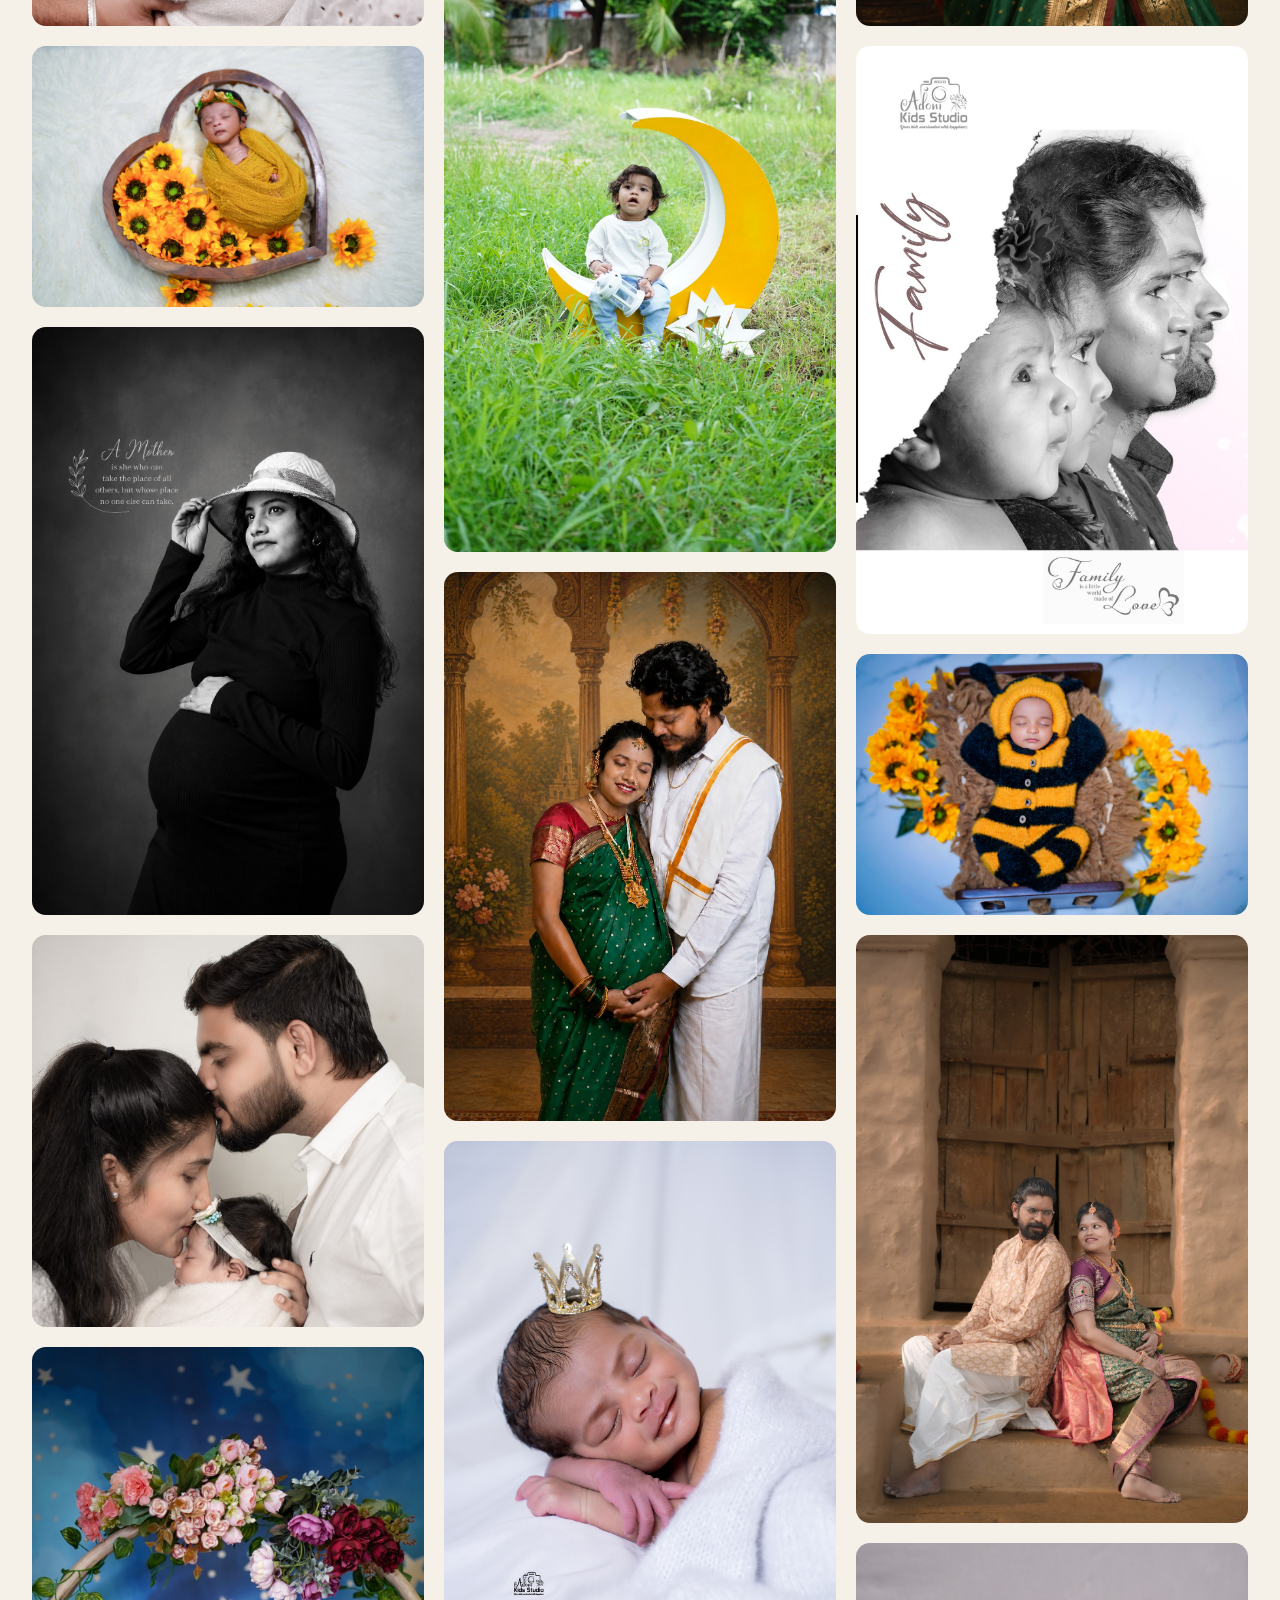
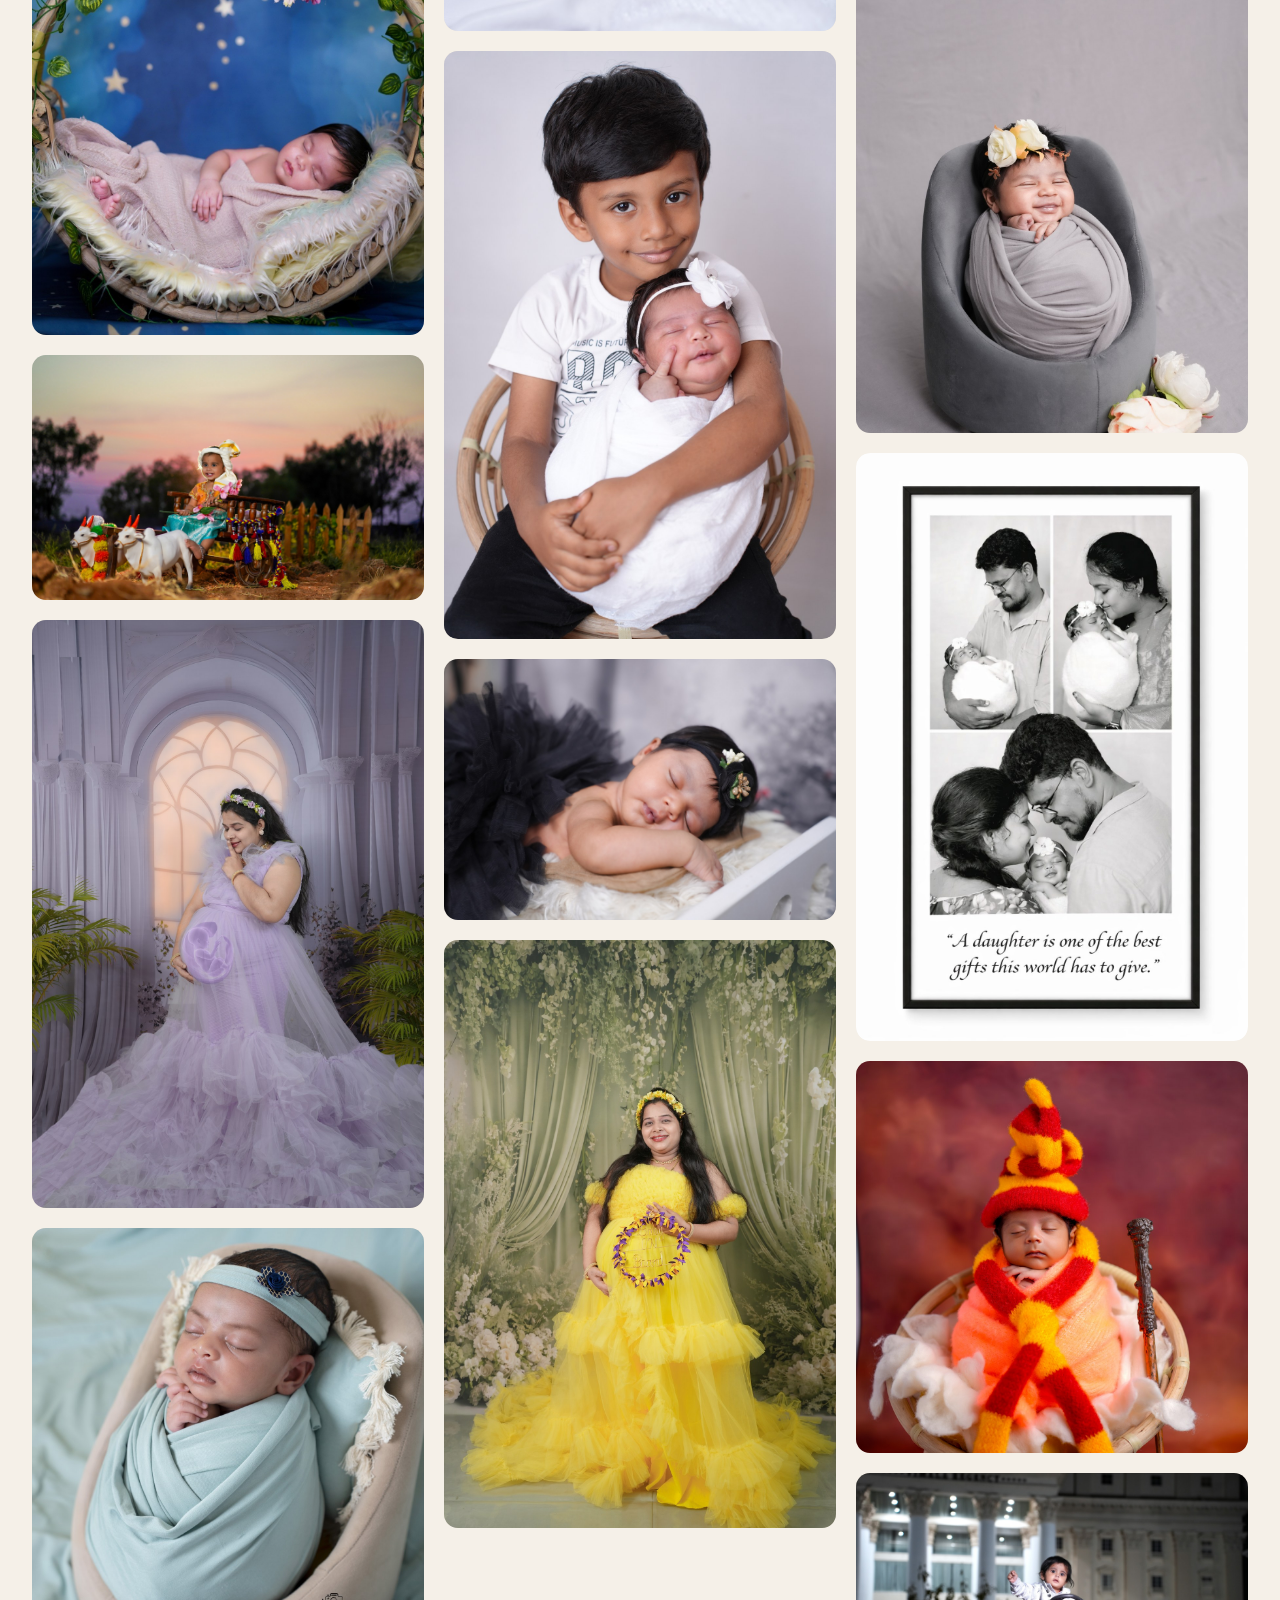
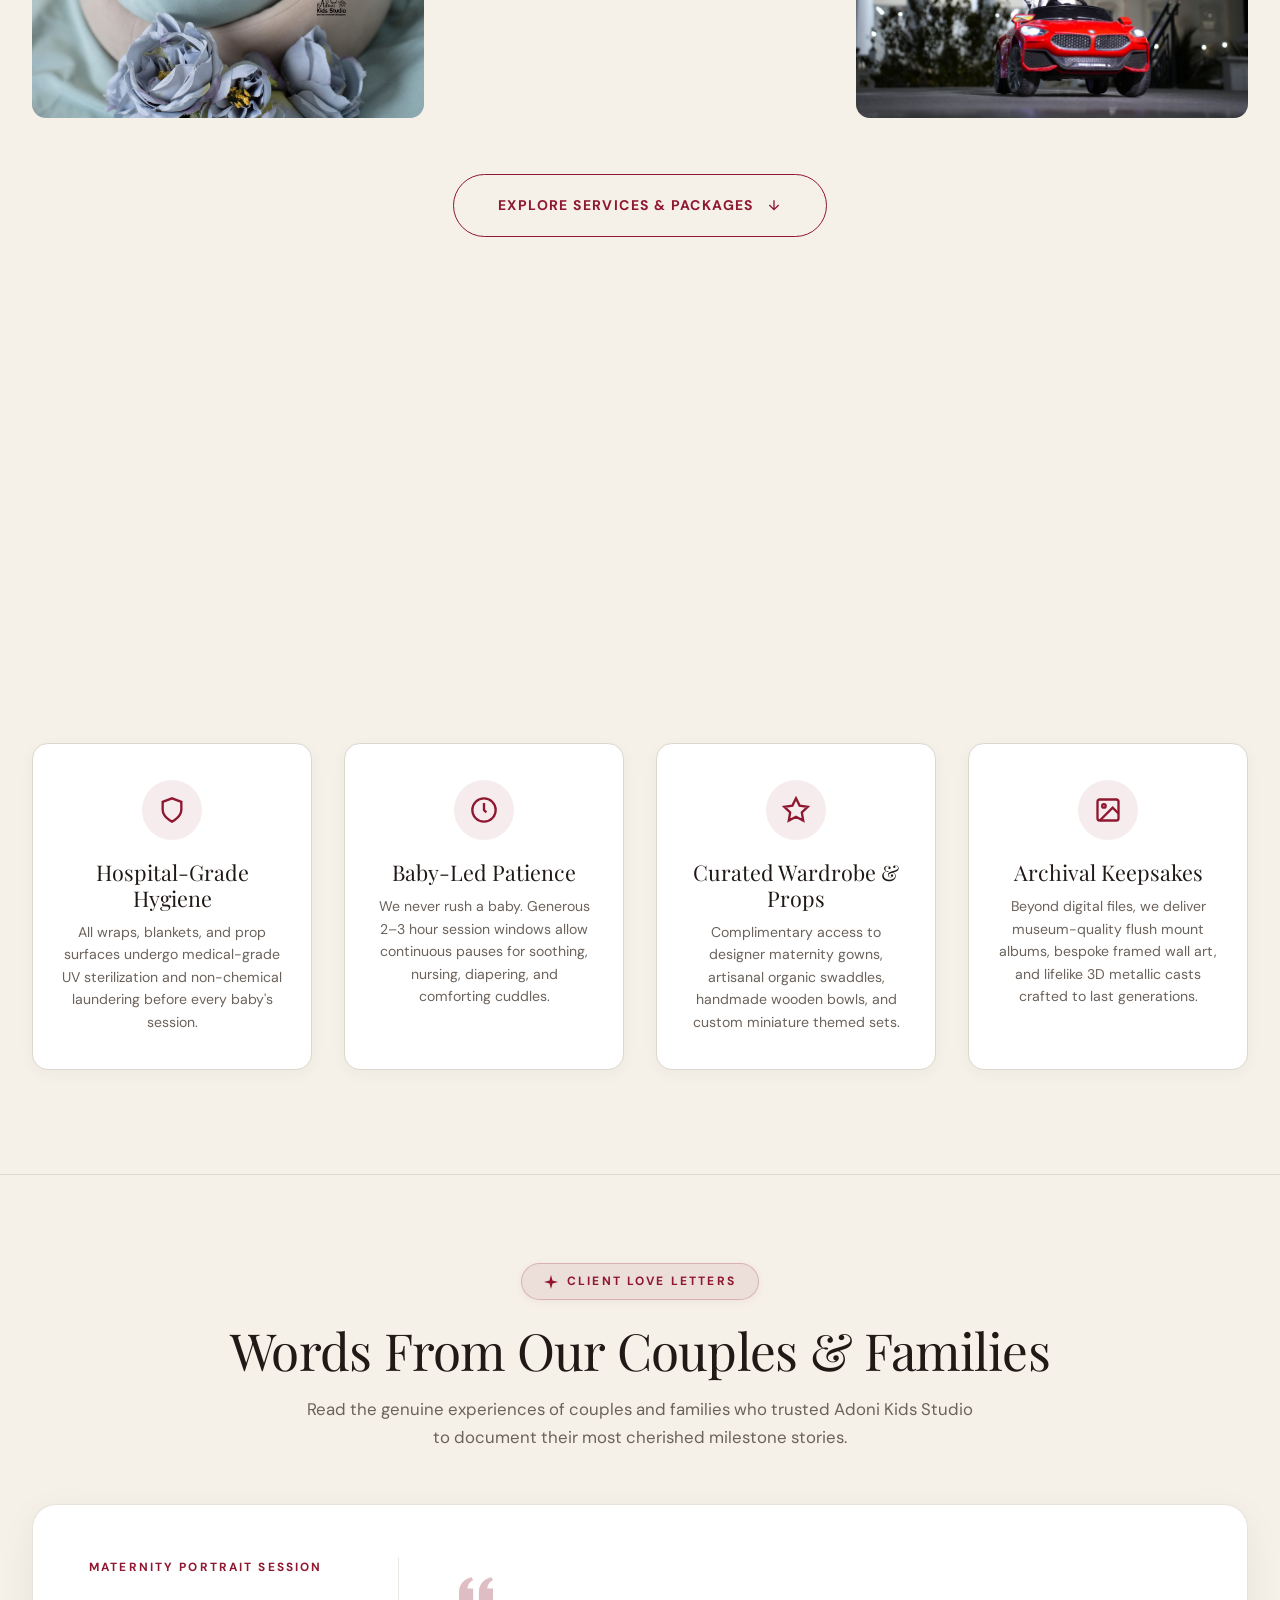
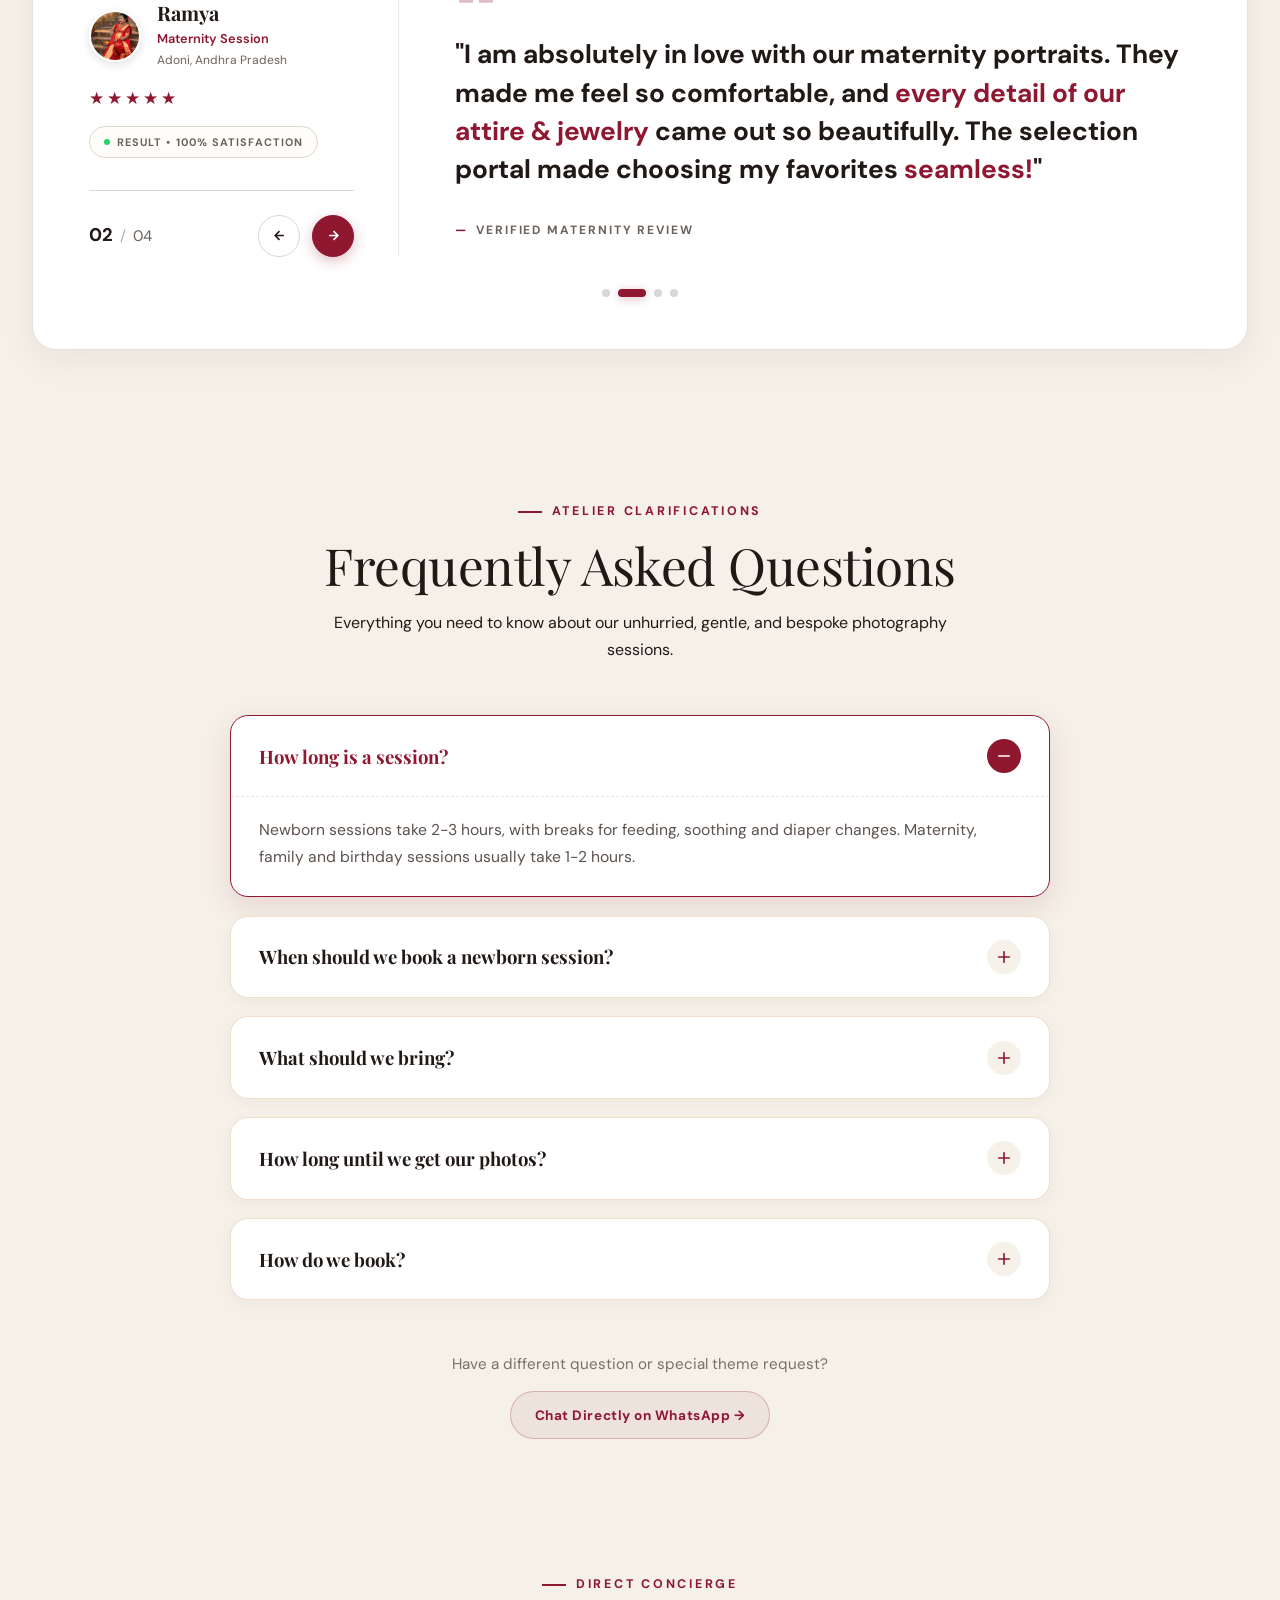
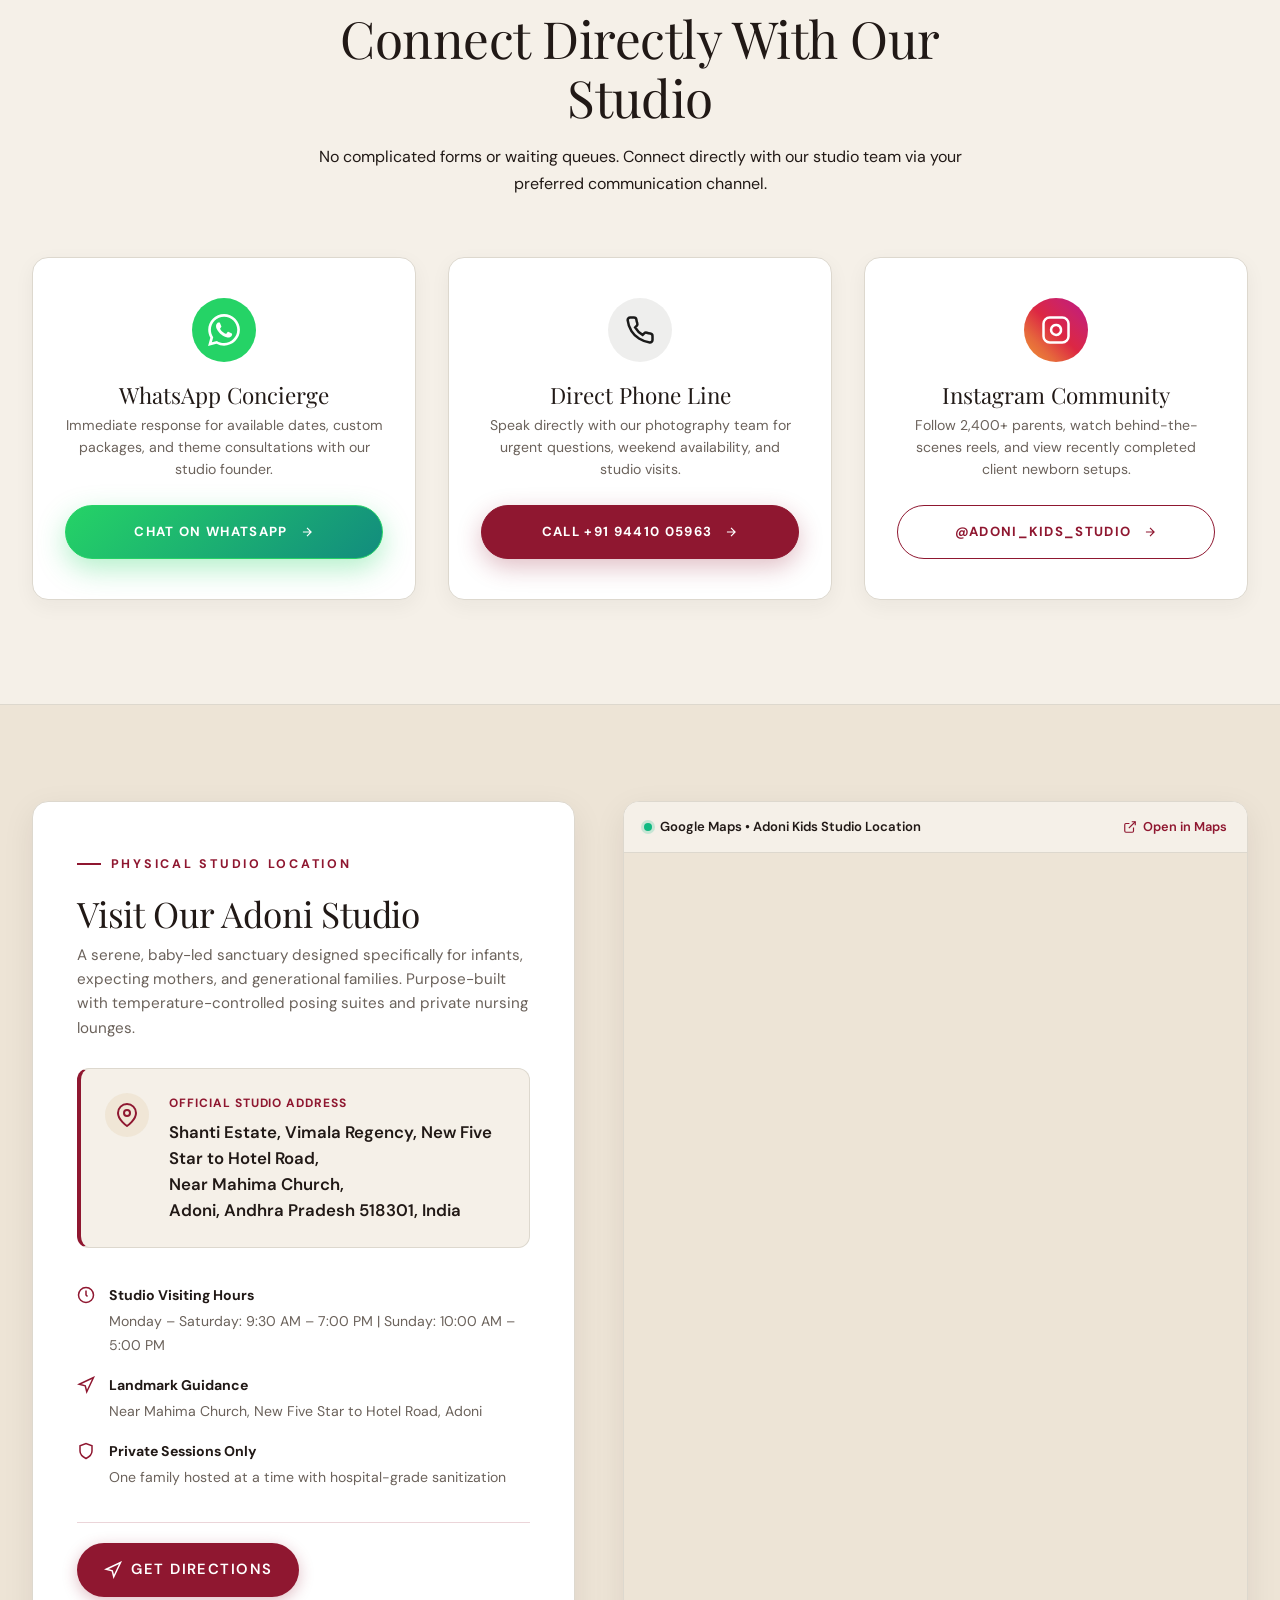
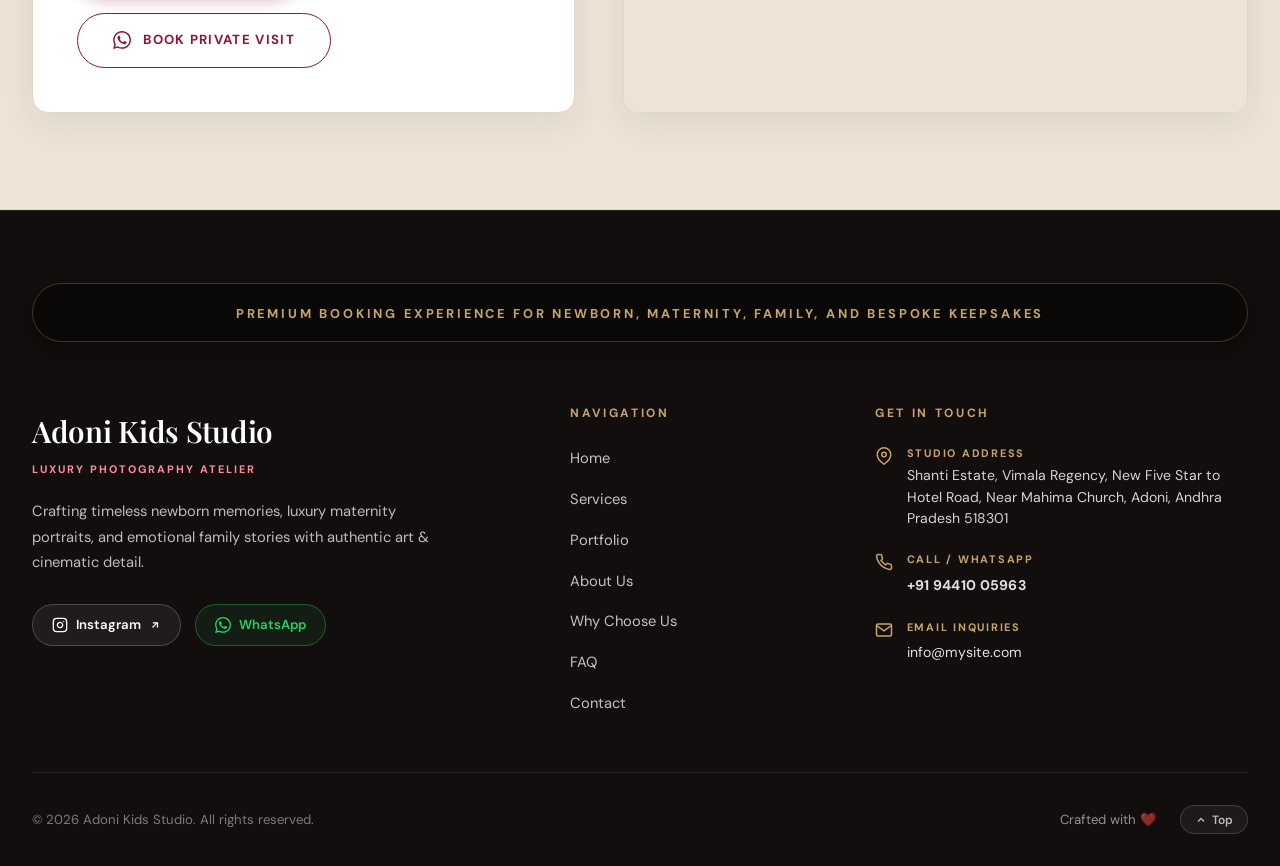
==== commit 0132e359: "Reverse About section layout to place image on left and text on right, and speed up hero slideshow t" ====
--- a/index.html
+++ b/index.html
@@ -401,6 +401,23 @@
       <div class="container">
         <div class="about-unified-grid reveal-on-scroll">
           
+          <!-- Left: Curated Atelier Imagery Frame -->
+          <div class="about-image-stage">
+            <div class="about-frame-wrapper">
+              <img src="assets/images/family/family-loving-embrace-newborn.jpg" alt="Parents tenderly holding newborn baby in serene studio lighting" loading="lazy">
+            </div>
+            <div class="about-floating-reassurance">
+              <div style="width: 40px; height: 40px; border-radius: 50%; background: rgba(168, 54, 29, 0.1); color: var(--color-accent); display: flex; align-items: center; justify-content: center; flex-shrink: 0;">
+                <svg width="20" height="20" viewBox="0 0 24 24" fill="none" stroke="currentColor" stroke-width="2"><path d="M12 21.35l-1.45-1.32C5.4 15.36 2 12.28 2 8.5 2 5.42 4.42 3 7.5 3c1.74 0 3.41.81 4.5 2.09C13.09 3.81 14.76 3 16.5 3 19.58 3 22 5.42 22 8.5c0 3.78-3.4 6.86-8.55 11.54L12 21.35z"/></svg>
+              </div>
+              <div>
+                <strong>Single-Family Dedicated Care</strong>
+                <span>Never crowded • Hospital-grade sanitization</span>
+              </div>
+            </div>
+          </div>
+
+          <!-- Right: Editorial Narrative & Credentials -->
           <div class="about-content">
             <span class="subheading">About Adoni Kids Studio</span>
             <h2 class="heading-2" style="font-size: 2.3rem; margin-top: 0.35rem; line-height: 1.25;">
@@ -436,22 +453,6 @@
               <a href="#portfolio" class="btn btn-secondary">
                 <span>Explore Curated Portfolio &darr;</span>
               </a>
-            </div>
-          </div>
-
-          <!-- Right: Curated Atelier Imagery Frame -->
-          <div class="about-image-stage">
-            <div class="about-frame-wrapper">
-              <img src="assets/images/family/family-loving-embrace-newborn.jpg" alt="Parents tenderly holding newborn baby in serene studio lighting" loading="lazy">
-            </div>
-            <div class="about-floating-reassurance">
-              <div style="width: 40px; height: 40px; border-radius: 50%; background: rgba(168, 54, 29, 0.1); color: var(--color-accent); display: flex; align-items: center; justify-content: center; flex-shrink: 0;">
-                <svg width="20" height="20" viewBox="0 0 24 24" fill="none" stroke="currentColor" stroke-width="2"><path d="M12 21.35l-1.45-1.32C5.4 15.36 2 12.28 2 8.5 2 5.42 4.42 3 7.5 3c1.74 0 3.41.81 4.5 2.09C13.09 3.81 14.76 3 16.5 3 19.58 3 22 5.42 22 8.5c0 3.78-3.4 6.86-8.55 11.54L12 21.35z"/></svg>
-              </div>
-              <div>
-                <strong>Single-Family Dedicated Care</strong>
-                <span>Never crowded • Hospital-grade sanitization</span>
-              </div>
             </div>
           </div>
 
--- a/css/style.css
+++ b/css/style.css
@@ -436,3 +436,21 @@
     text-align: center;
   }
 }
+
+/* Suppress Netlify Injected Badges, Drawers & Feedback Widgets */
+iframe[src*="netlify"],
+iframe[title*="Netlify"],
+[data-netlify-drawer],
+[data-netlify-feedback],
+.netlify-badge,
+#netlify-drawer,
+div[class*="netlify-feedback"],
+div[class*="netlify-drawer"] {
+  display: none !important;
+  visibility: hidden !important;
+  pointer-events: none !important;
+  opacity: 0 !important;
+  width: 0 !important;
+  height: 0 !important;
+}
+
--- a/css/components.css
+++ b/css/components.css
@@ -497,7 +497,7 @@
   width: 100%;
   height: 100%;
   will-change: transform;
-  transition: transform 1000ms cubic-bezier(0.25, 1, 0.5, 1);
+  transition: transform 600ms cubic-bezier(0.25, 1, 0.5, 1);
 }
 
 .hero-bg-slide {
@@ -1854,7 +1854,7 @@
   position: fixed;
   bottom: 2rem;
   right: 1.5rem;
-  z-index: 990;
+  z-index: 99999;
   display: flex;
   flex-direction: column;
   gap: 0.9rem;
@@ -3152,7 +3152,7 @@
 
 .about-unified-grid {
   display: grid;
-  grid-template-columns: 1.15fr 1fr;
+  grid-template-columns: 1fr 1.15fr;
   gap: 4rem;
   align-items: center;
 }
@@ -3215,7 +3215,7 @@
 .about-floating-reassurance {
   position: absolute;
   bottom: 2rem;
-  left: -1.5rem;
+  right: -1.5rem;
   background: rgba(255, 255, 255, 0.96);
   backdrop-filter: blur(12px);
   padding: 1rem 1.4rem;
@@ -3566,11 +3566,16 @@
     grid-template-columns: repeat(2, 1fr);
   }
   .about-unified-grid {
-    grid-template-columns: 1fr;
-    gap: 3rem;
+    grid-template-columns: 1fr 1.15fr;
+    gap: 2.5rem;
+    align-items: center;
   }
   .about-frame-wrapper img {
-    height: 400px;
+    height: 440px;
+  }
+  .about-floating-reassurance {
+    right: 0;
+    bottom: 1.5rem;
   }
 }
 
@@ -3587,9 +3592,17 @@
   .experience-unified-grid {
     grid-template-columns: 1fr;
   }
+  .about-unified-grid {
+    grid-template-columns: 1fr;
+    gap: 2.25rem;
+  }
+  .about-frame-wrapper img {
+    height: 380px;
+  }
   .about-floating-reassurance {
     position: static;
     margin-top: 1rem;
+    box-shadow: 0 4px 16px rgba(44, 41, 39, 0.08);
   }
 }
 
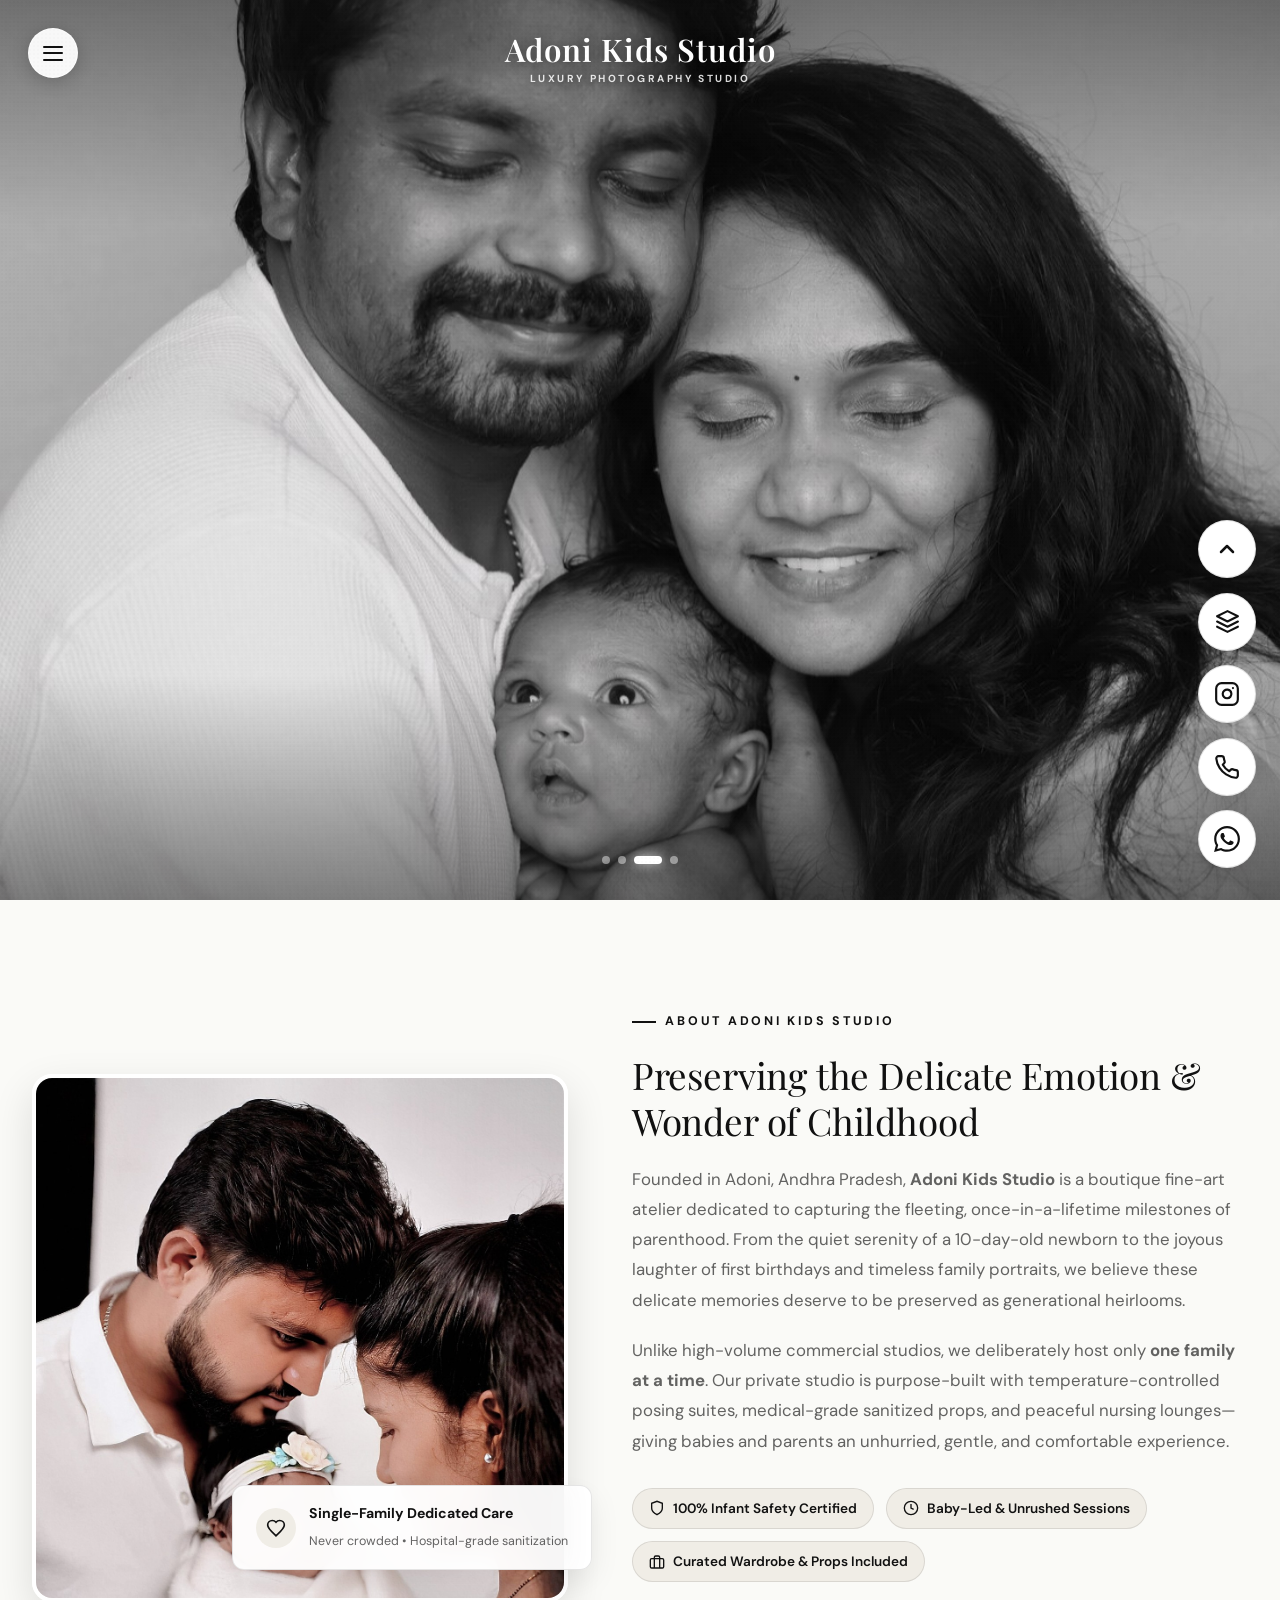
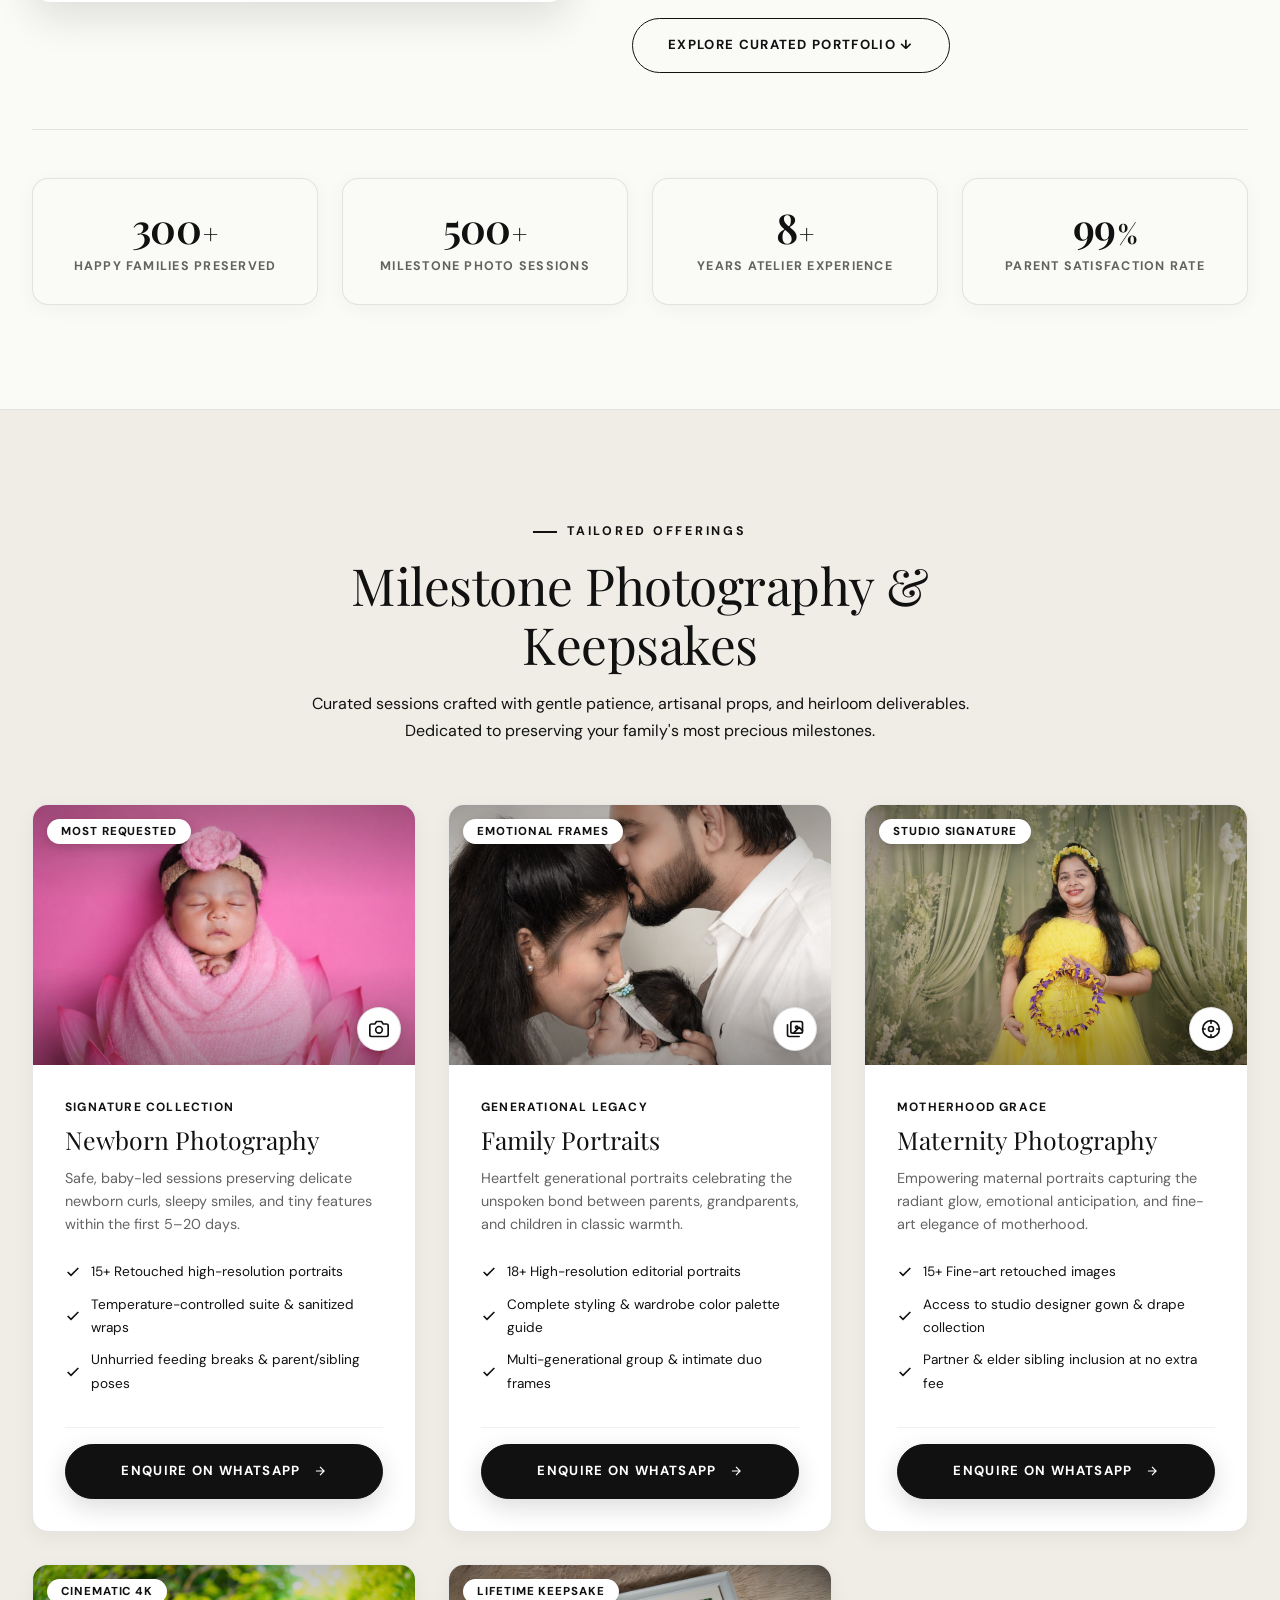
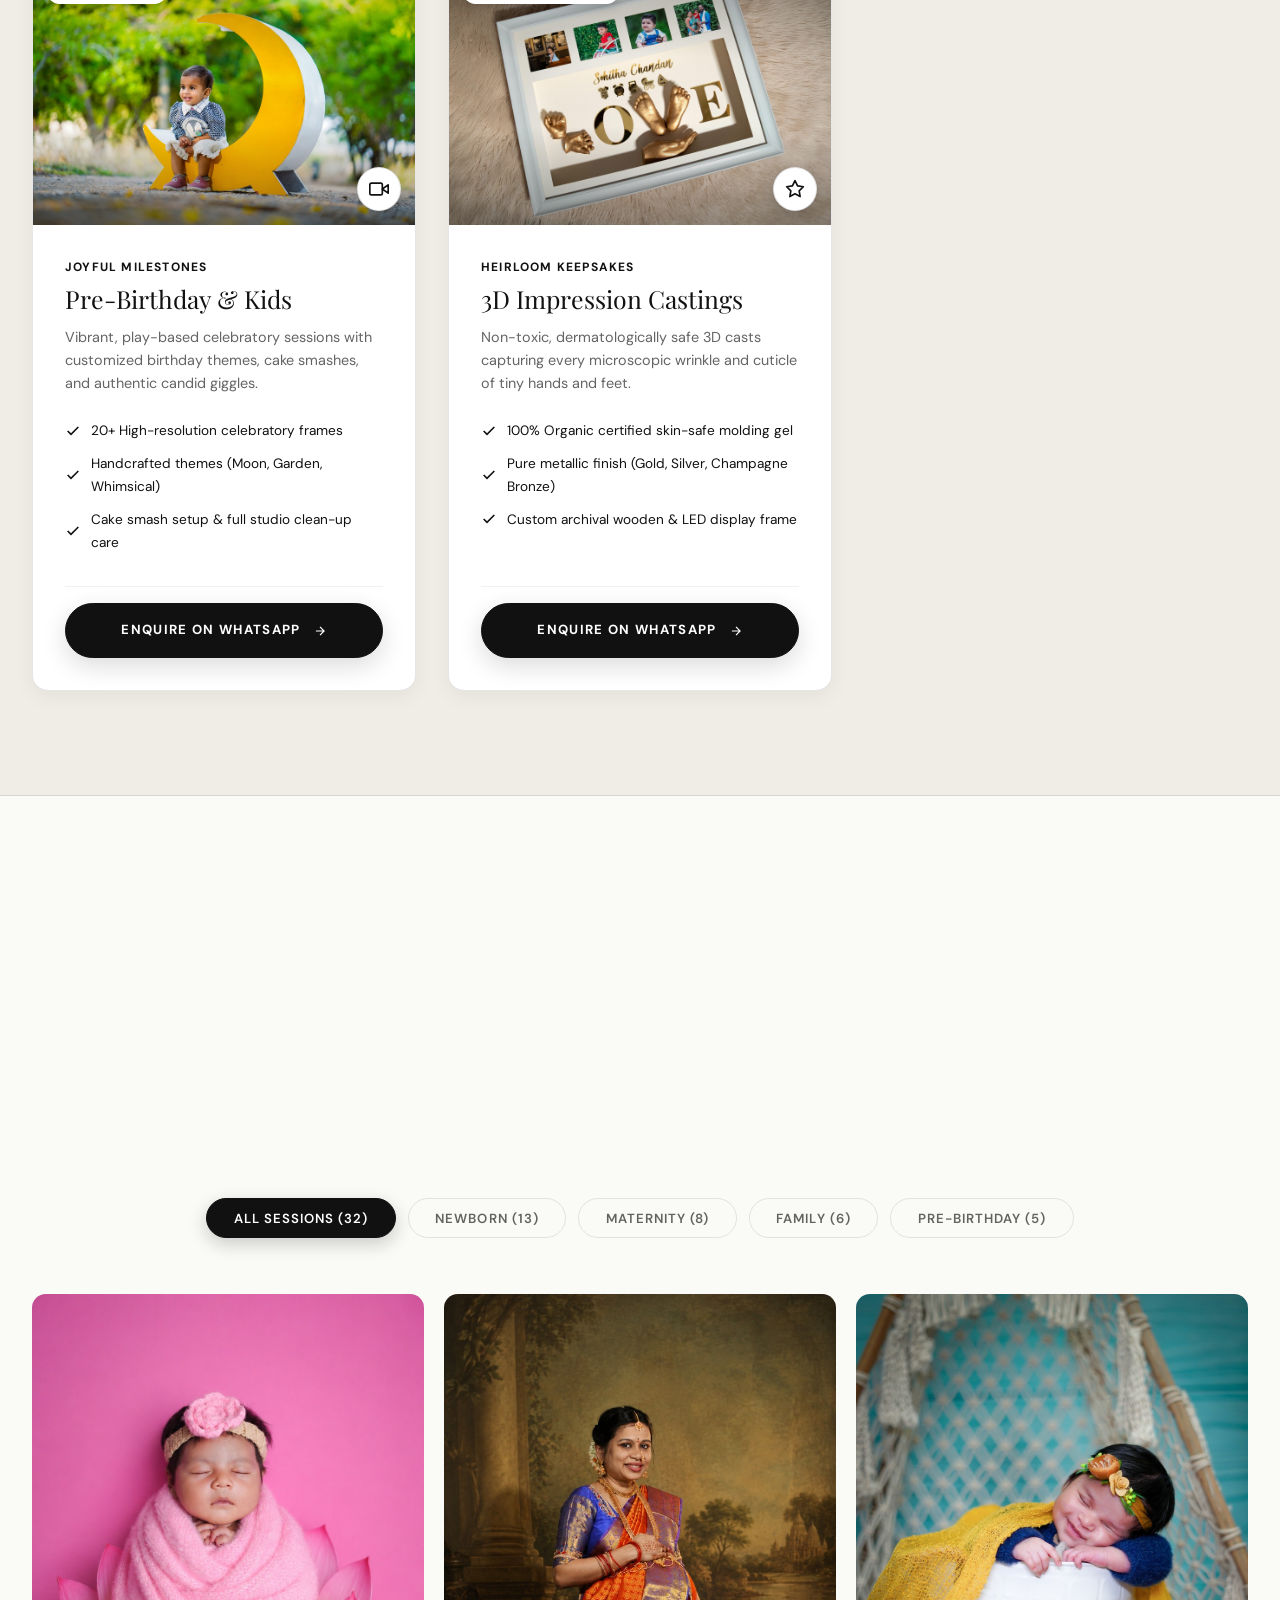
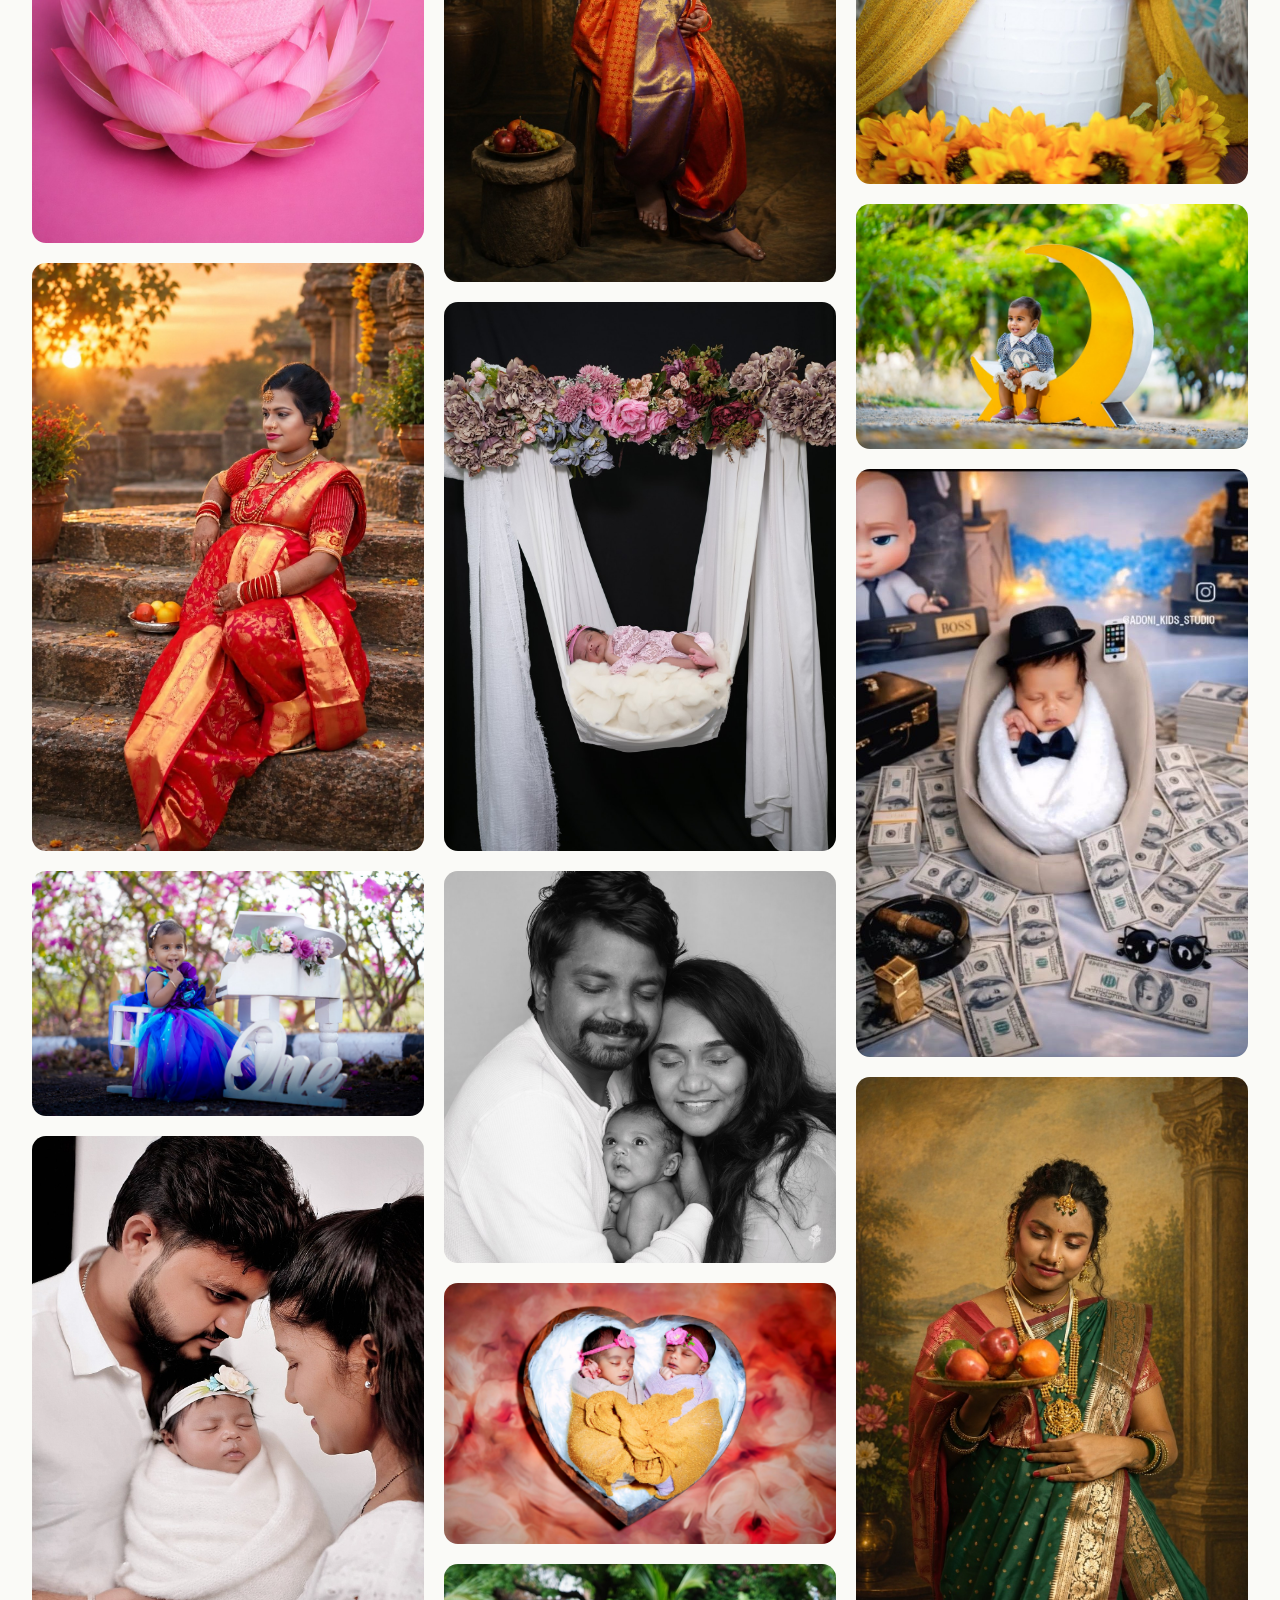
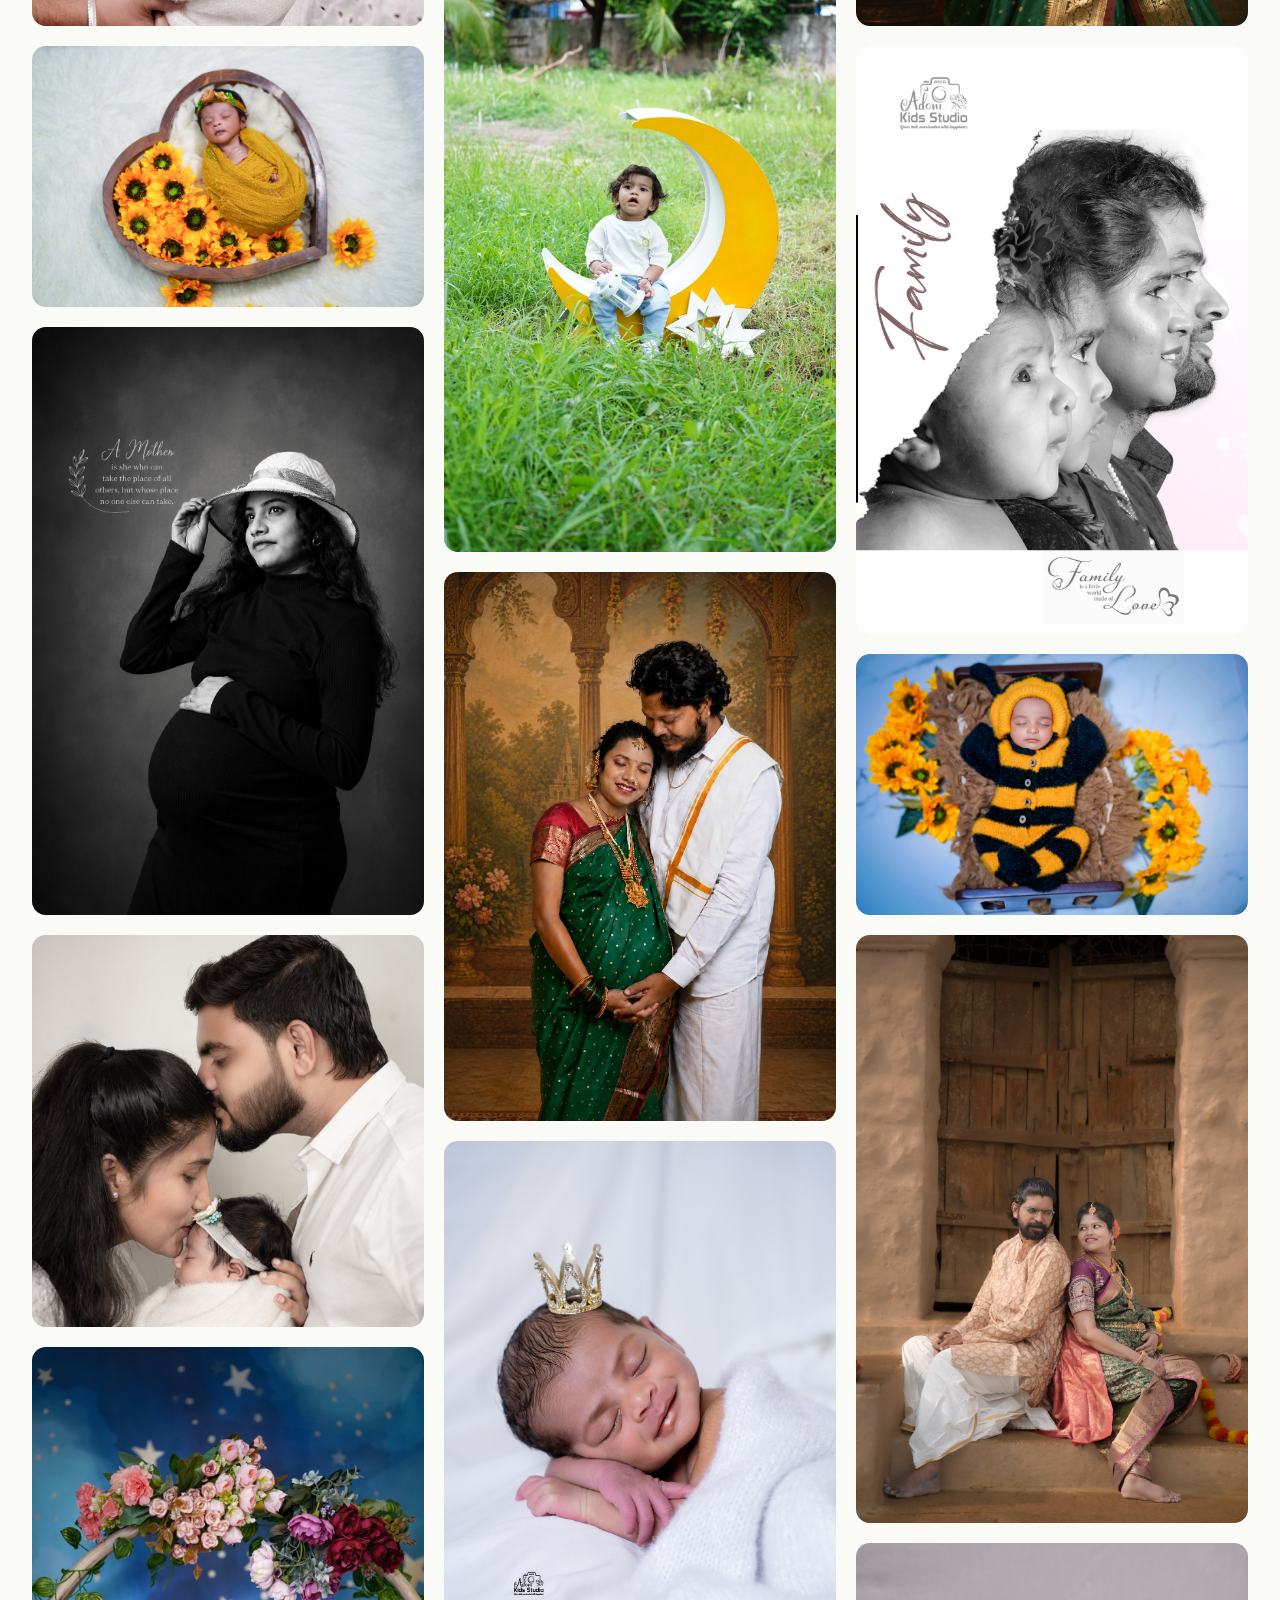
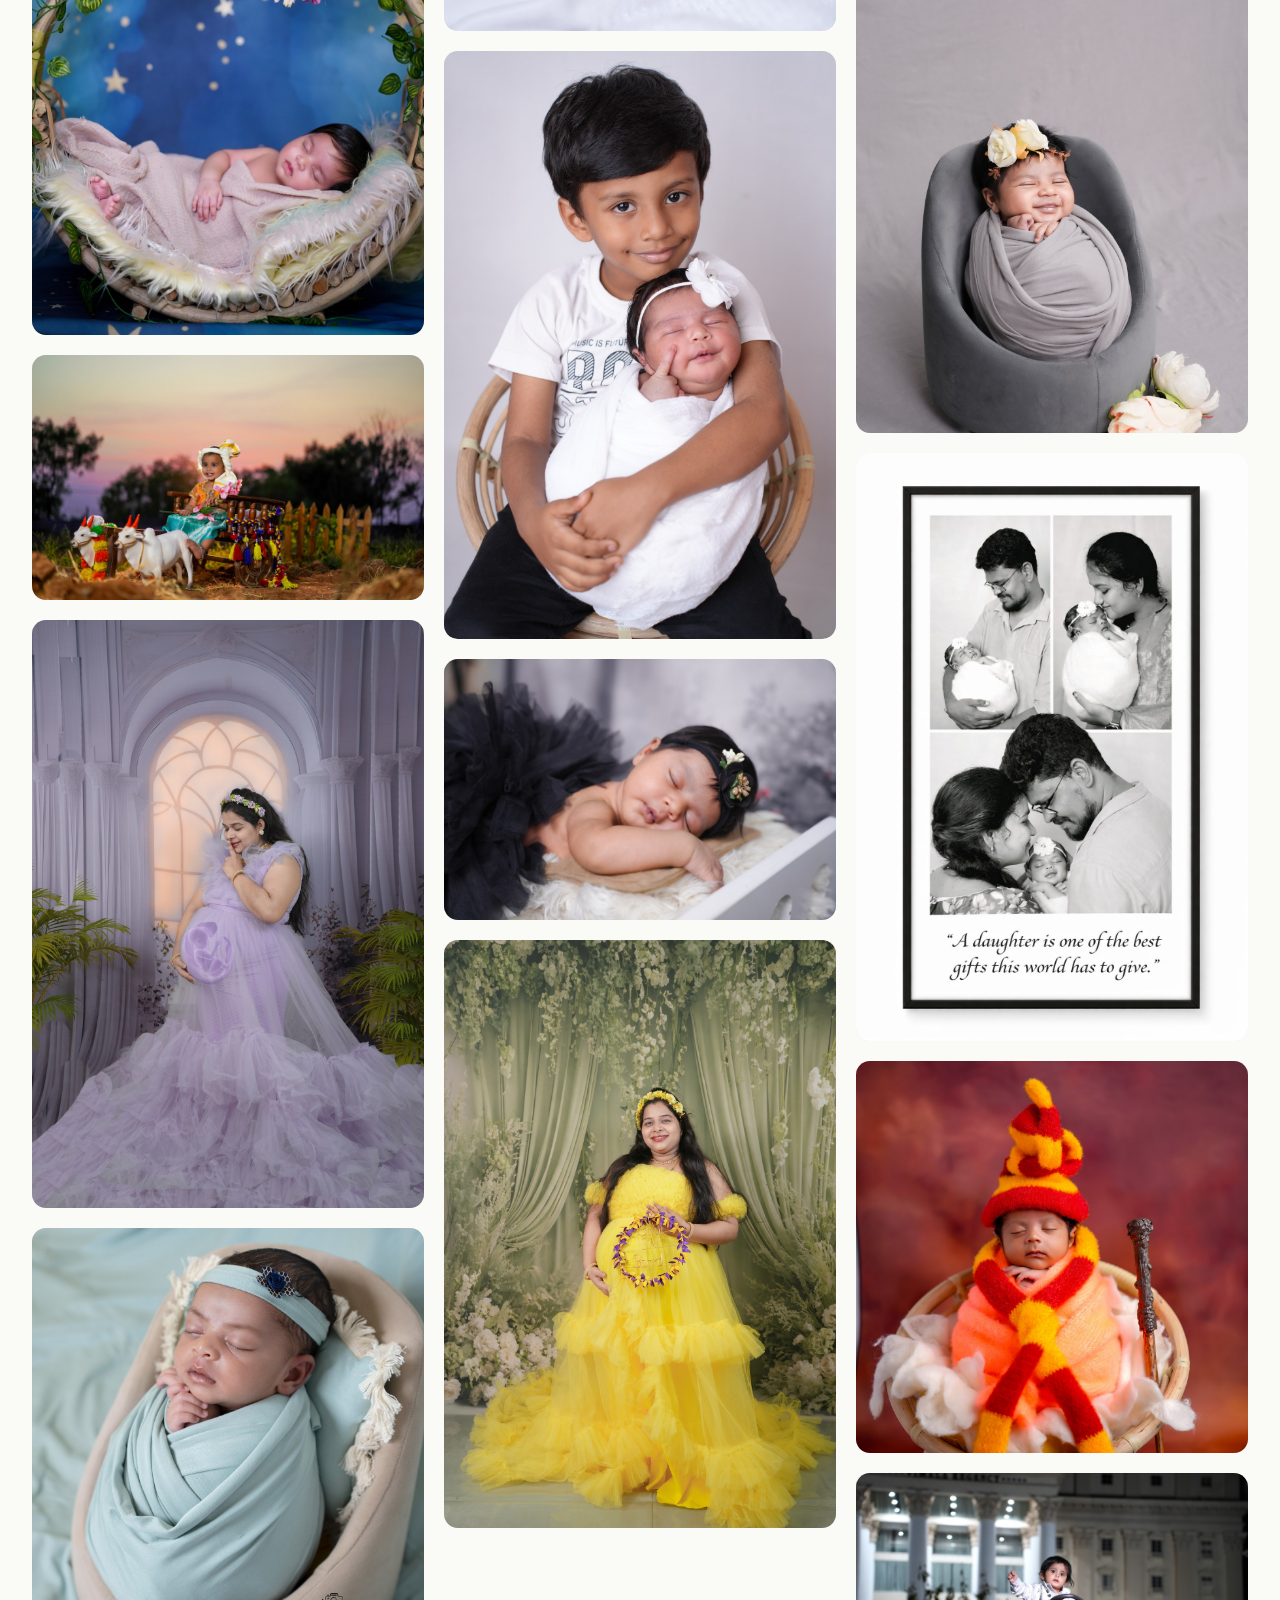
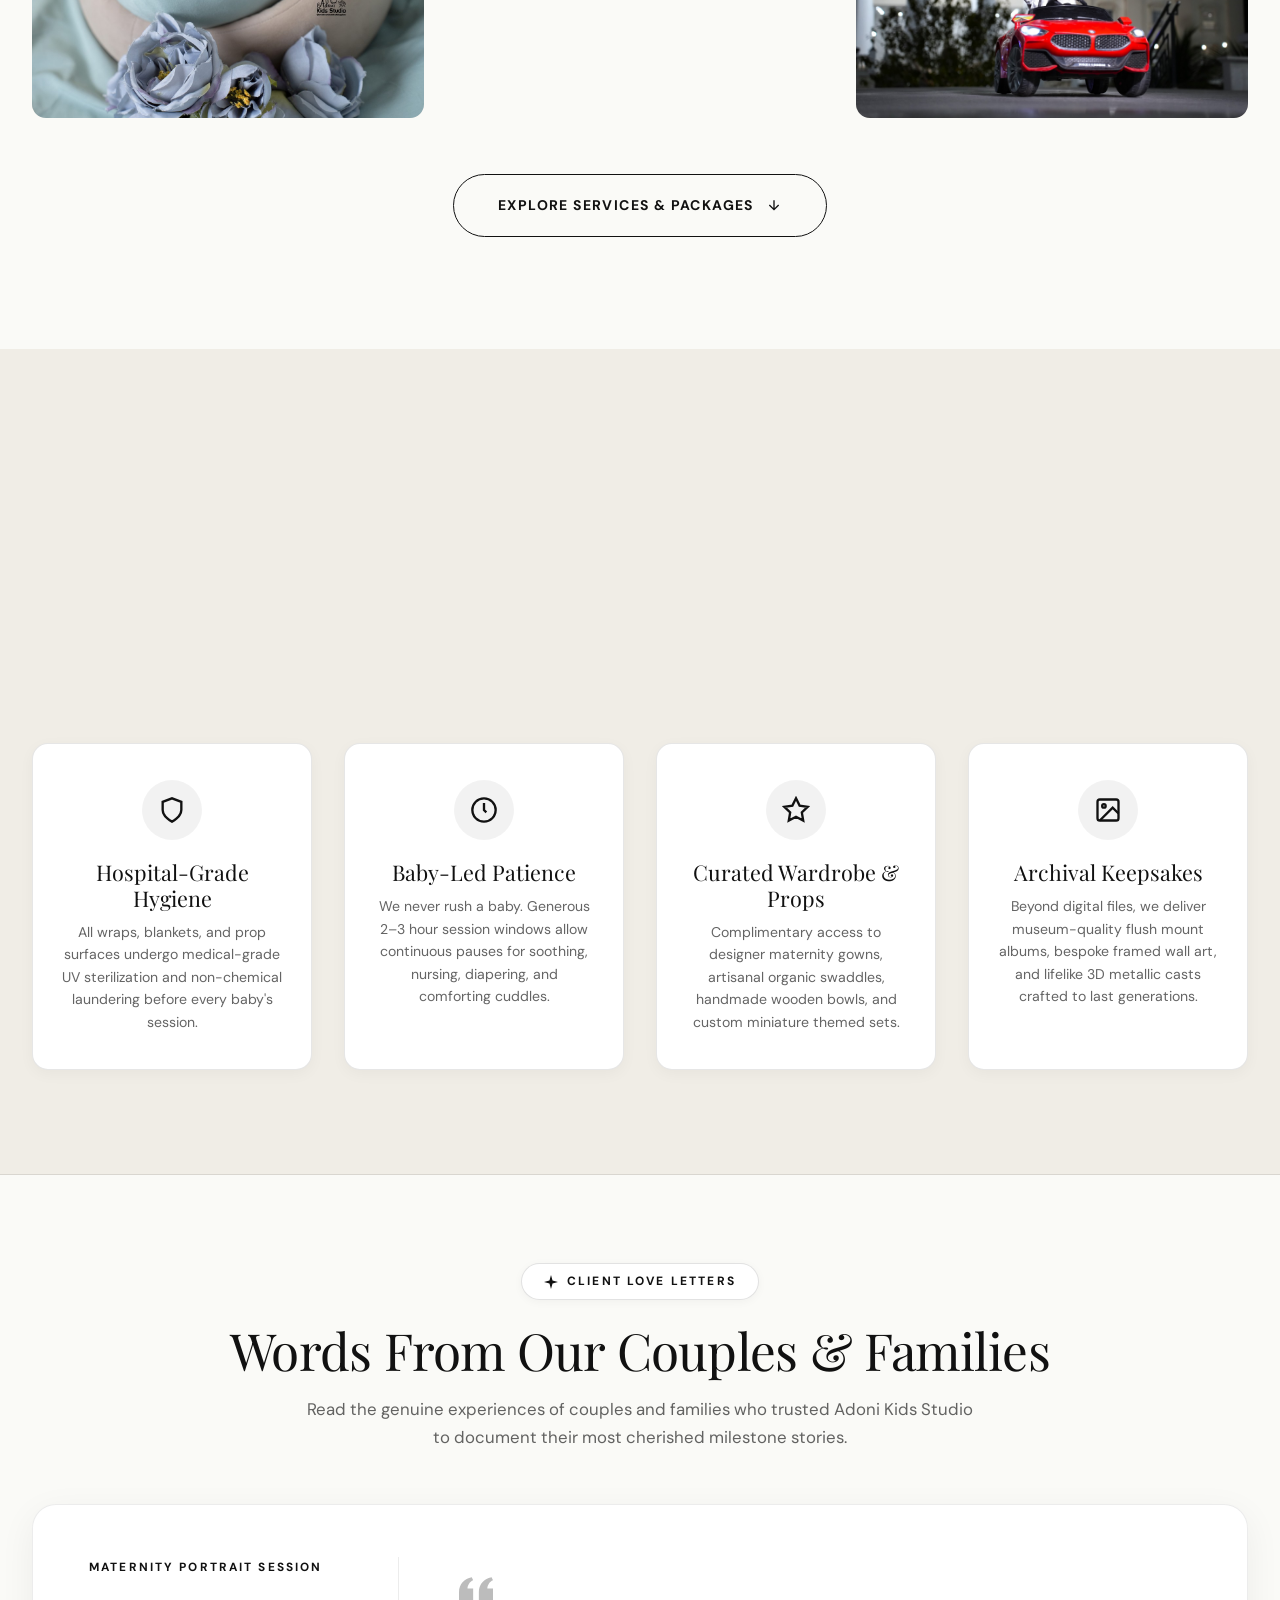
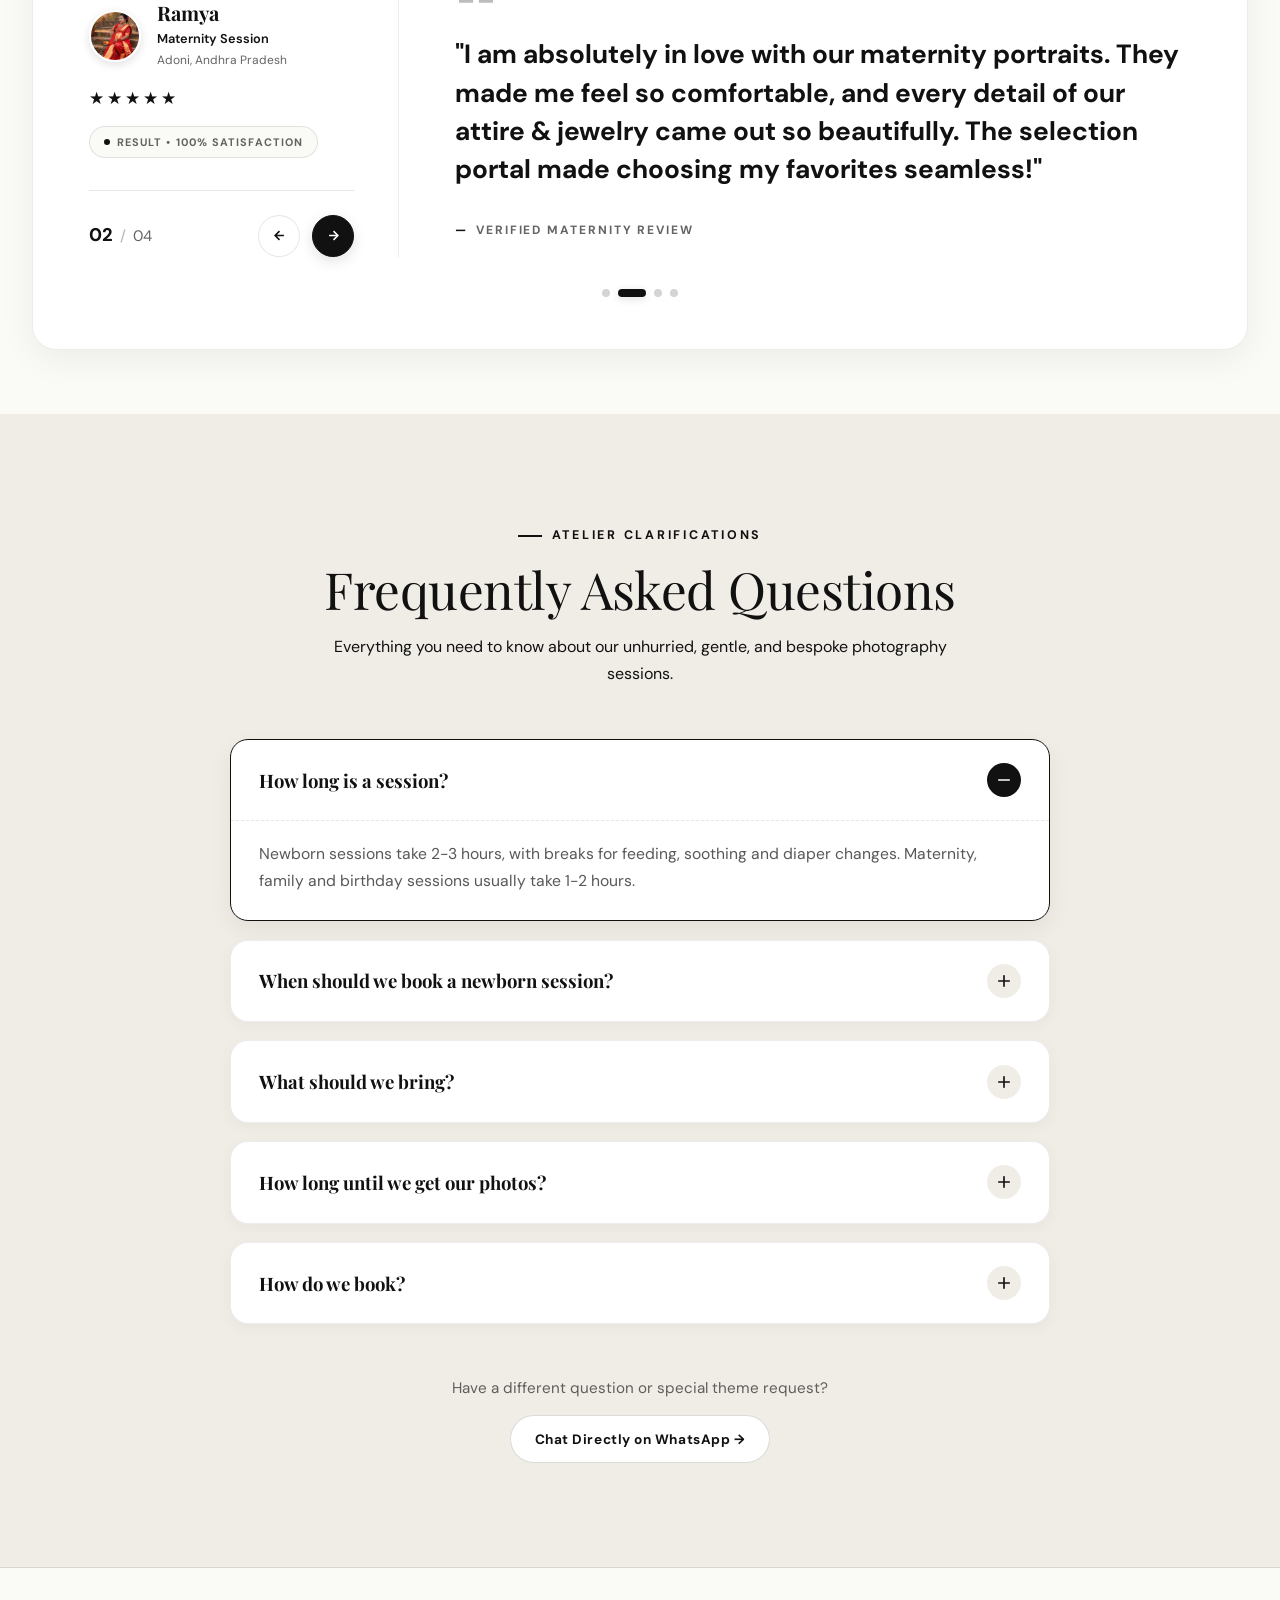
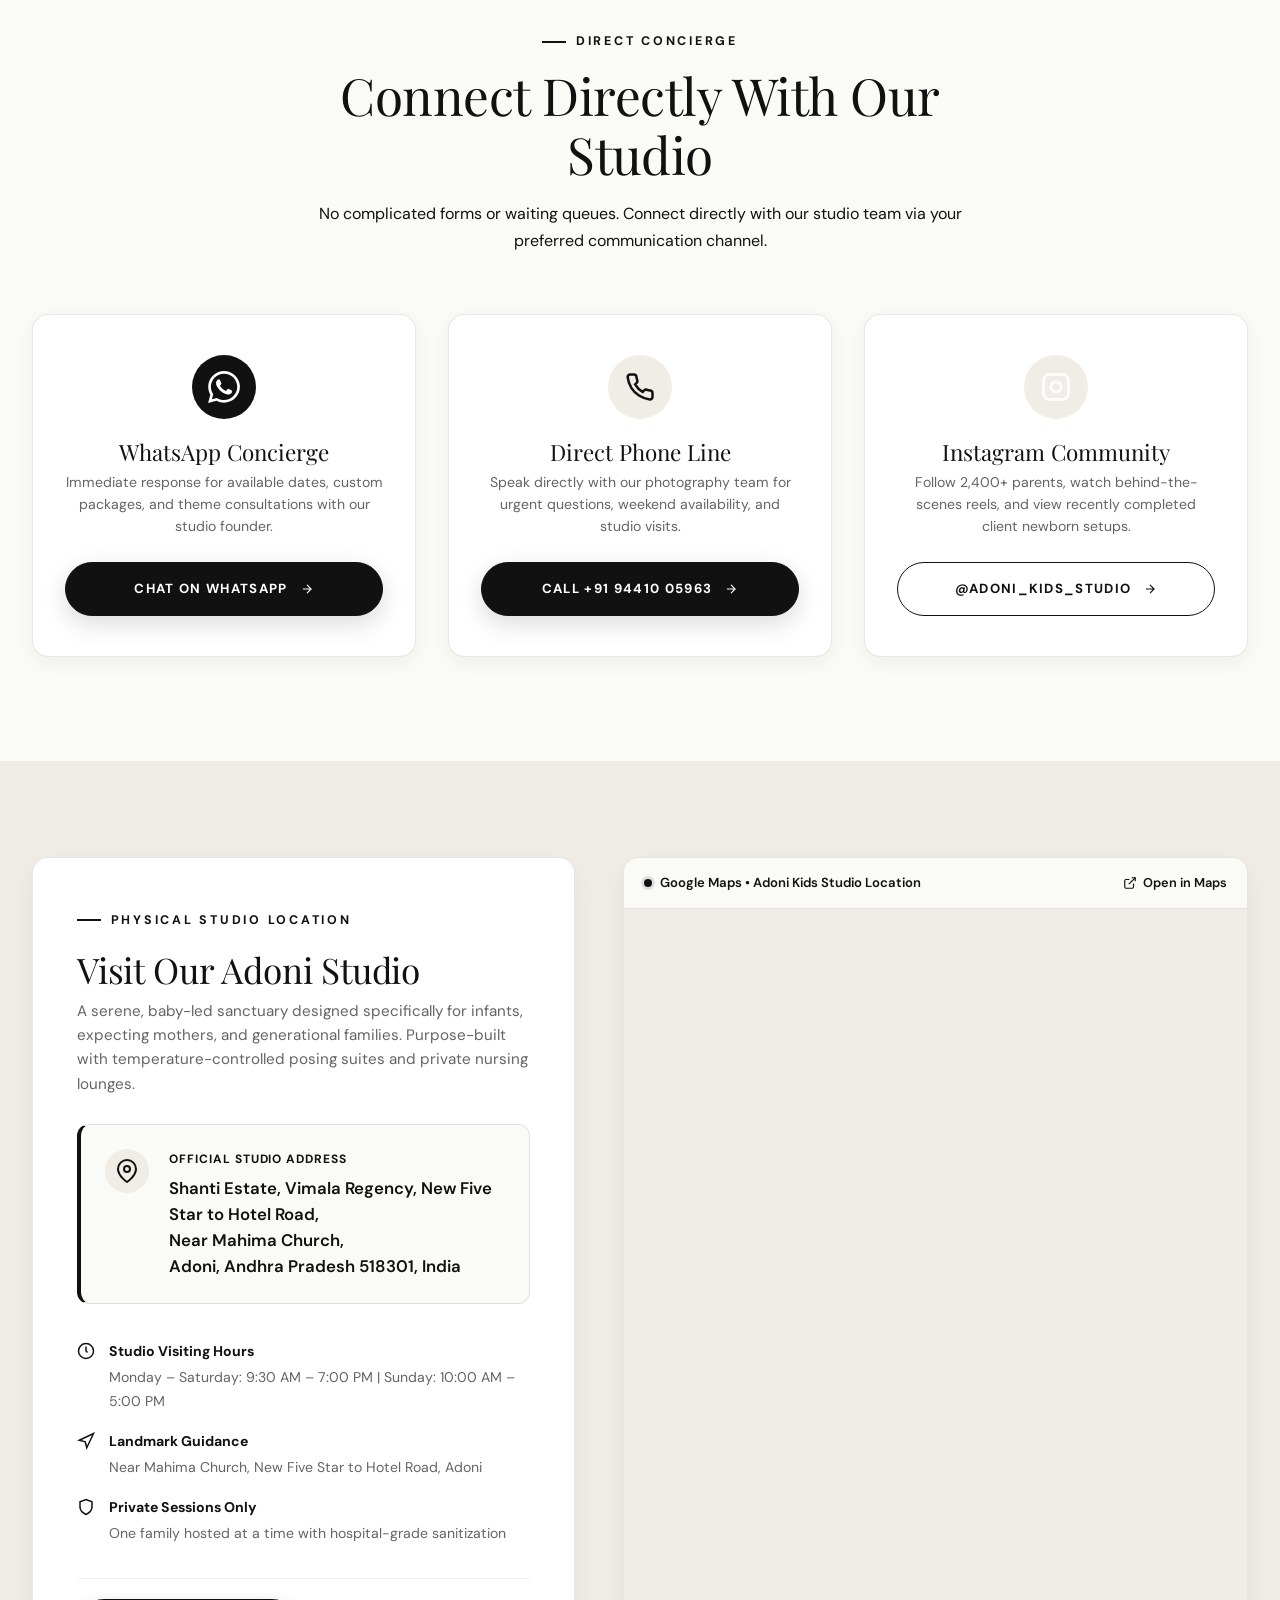
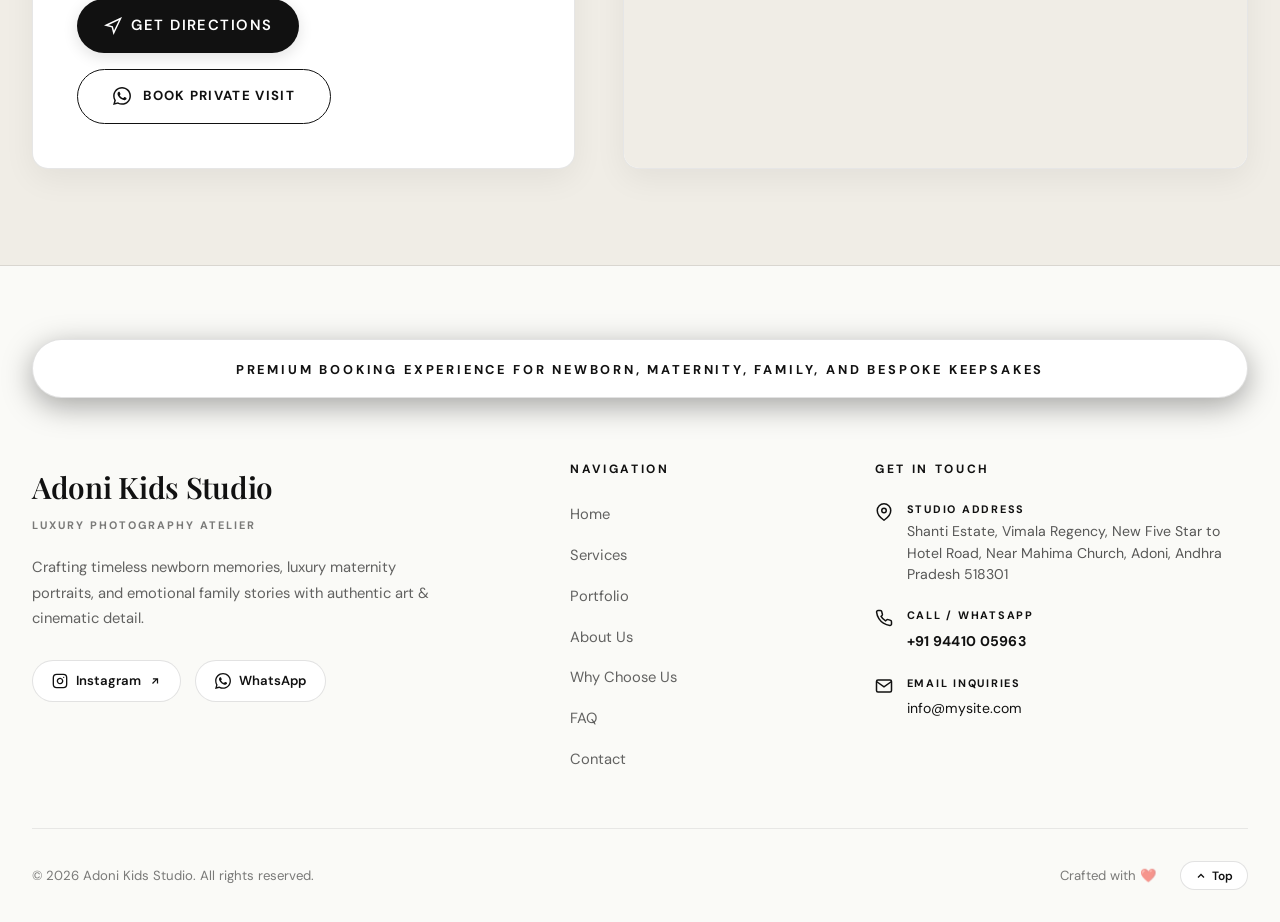
==== commit 379d8876: "Update website color palette strictly to 4 colors: #FAFAF7, #FFFFFF, #F0EDE6, #111111" ====
--- a/index.html
+++ b/index.html
@@ -242,7 +242,20 @@
           <span class="drawer-active-dot" aria-hidden="true"></span>
         </a>
 
-        <!-- 2. Services (Above Portfolio) -->
+        <!-- 2. About Us -->
+        <a href="#about" class="drawer-nav-item" data-nav="about">
+          <span class="drawer-item-icon">
+            <svg width="20" height="20" viewBox="0 0 24 24" fill="none" stroke="currentColor" stroke-width="2" stroke-linecap="round" stroke-linejoin="round">
+              <circle cx="12" cy="12" r="10"/>
+              <line x1="12" y1="16" x2="12" y2="12"/>
+              <line x1="12" y1="8" x2="12.01" y2="8"/>
+            </svg>
+          </span>
+          <span class="drawer-item-label">About Us</span>
+          <span class="drawer-active-dot" aria-hidden="true"></span>
+        </a>
+
+        <!-- 3. Services -->
         <a href="#services" class="drawer-nav-item" data-nav="services">
           <span class="drawer-item-icon">
             <svg width="20" height="20" viewBox="0 0 24 24" fill="none" stroke="currentColor" stroke-width="2" stroke-linecap="round" stroke-linejoin="round">
@@ -255,7 +268,7 @@
           <span class="drawer-active-dot" aria-hidden="true"></span>
         </a>
 
-        <!-- 3. Portfolio -->
+        <!-- 4. Portfolio -->
         <a href="#portfolio" class="drawer-nav-item" data-nav="portfolio">
           <span class="drawer-item-icon">
             <svg width="20" height="20" viewBox="0 0 24 24" fill="none" stroke="currentColor" stroke-width="2" stroke-linecap="round" stroke-linejoin="round">
@@ -265,19 +278,6 @@
             </svg>
           </span>
           <span class="drawer-item-label">Portfolio</span>
-          <span class="drawer-active-dot" aria-hidden="true"></span>
-        </a>
-
-        <!-- 4. About Us -->
-        <a href="#about" class="drawer-nav-item" data-nav="about">
-          <span class="drawer-item-icon">
-            <svg width="20" height="20" viewBox="0 0 24 24" fill="none" stroke="currentColor" stroke-width="2" stroke-linecap="round" stroke-linejoin="round">
-              <circle cx="12" cy="12" r="10"/>
-              <line x1="12" y1="16" x2="12" y2="12"/>
-              <line x1="12" y1="8" x2="12.01" y2="8"/>
-            </svg>
-          </span>
-          <span class="drawer-item-label">About Us</span>
           <span class="drawer-active-dot" aria-hidden="true"></span>
         </a>
 
@@ -407,7 +407,7 @@
               <img src="assets/images/family/family-loving-embrace-newborn.jpg" alt="Parents tenderly holding newborn baby in serene studio lighting" loading="lazy">
             </div>
             <div class="about-floating-reassurance">
-              <div style="width: 40px; height: 40px; border-radius: 50%; background: rgba(168, 54, 29, 0.1); color: var(--color-accent); display: flex; align-items: center; justify-content: center; flex-shrink: 0;">
+              <div style="width: 40px; height: 40px; border-radius: 50%; background: #F0EDE6; color: #111111; display: flex; align-items: center; justify-content: center; flex-shrink: 0;">
                 <svg width="20" height="20" viewBox="0 0 24 24" fill="none" stroke="currentColor" stroke-width="2"><path d="M12 21.35l-1.45-1.32C5.4 15.36 2 12.28 2 8.5 2 5.42 4.42 3 7.5 3c1.74 0 3.41.81 4.5 2.09C13.09 3.81 14.76 3 16.5 3 19.58 3 22 5.42 22 8.5c0 3.78-3.4 6.86-8.55 11.54L12 21.35z"/></svg>
               </div>
               <div>
--- a/css/style.css
+++ b/css/style.css
@@ -1,67 +1,64 @@
 /* ==========================================================================
    ADONI KIDS STUDIO — Core Design System & Global Styles
-   Luxury Newborn, Maternity, Kids & Family Photography Studio
-   Color Palette (Exact filmsbymateti.co.in Reference):
-   Background: #F5F0E8 — Warm Cream / Ivory
-   Primary Text: #1A1A1A — Rich Espresso
-   Accent / Gold: #C9A96E — Signature Warm Gold / Champagne
-   Secondary Sections: #EDE4D6 — Warm Sandy Beige
-   White: #FFFFFF
-   Dark Footer / Surfaces: #2A2520 — Warm Espresso Dark Brown
-   Typography: Playfair Display (Headings) & DM Sans (Body & Navigation)
+   Strict 4-Color Luxury Photography Atelier Palette:
+   - Background: #FAFAF7 (Warm off-white)
+   - Cards and surfaces: #FFFFFF (Clean crisp white)
+   - Alternate sections: #F0EDE6 (Warm oatmeal / sand greige)
+   - Text and headings: #111111 (Deep rich charcoal black)
+   Zero gold, yellow, champagne, or new accent colors.
    ========================================================================== */
 
 @import url('https://fonts.googleapis.com/css2?family=DM+Sans:ital,opsz,wght@0,9..40,100..1000;1,9..40,100..1000&family=Playfair+Display:ital,wght@0,400..900;1,400..900&display=swap');
 
 :root {
-  /* Rich Warm Luxury Photography Palette (Wine Red Accent + Warm Neutrals) */
-  --color-primary: #8F1730;          /* Deep rich wine red accent */
-  --color-primary-hover: #A8203B;    /* Luminous wine red hover */
-  --color-primary-light: rgba(143, 23, 48, 0.08); /* Soft blush/rose tint */
-  --color-primary-glow: rgba(143, 23, 48, 0.28);
+  /* Strict 4-Color Palette Values */
+  --color-primary: #111111;          /* Deep rich black */
+  --color-primary-hover: #2A2A2A;    /* Soft charcoal hover */
+  --color-primary-light: rgba(17, 17, 17, 0.05);
+  --color-primary-glow: rgba(17, 17, 17, 0.12);
   
-  --color-bg-primary: #F5F0E8;       /* Warm Ivory */
-  --color-bg-secondary: #EDE4D6;     /* Warm Sandy Beige */
-  --color-bg-card: #FFFFFF;          /* Pure White */
-  --color-bg-card-subtle: #FFFDF9;   /* Warm White */
-  --color-bg-dark: #211916;          /* Dark Espresso */
-  --color-bg-dark-card: #2C221E;     /* Deep Espresso Card */
-  --color-bg-cinematic: #17110F;     /* Cinematic Near-Black */
+  --color-bg-primary: #FAFAF7;       /* Background: Warm Minimal Off-White */
+  --color-bg-secondary: #F0EDE6;     /* Alternate Sections: Warm Greige */
+  --color-bg-card: #FFFFFF;          /* Cards and surfaces: Pure Crisp White */
+  --color-bg-card-subtle: #FAFAF7;   /* Subtle Surface */
+  --color-bg-dark: #111111;          /* Deep Black */
+  --color-bg-dark-card: #FFFFFF;     /* Pure White Card */
+  --color-bg-cinematic: #111111;     /* Fullscreen Dark Underlay */
   
-  --color-text-main: #211916;        /* Dark Espresso Headings & Primary Text */
-  --color-text-muted: #6B625B;       /* Warm Earthy Taupe / Muted Brown */
-  --color-text-light: #948A80;       /* Soft Taupe Neutral */
-  --color-text-inverse: #F5F0E8;     /* Warm Ivory on Dark */
+  --color-text-main: #111111;        /* Text & Headings: Deep Rich Black */
+  --color-text-muted: rgba(17, 17, 17, 0.65); /* Elegant Muted Body */
+  --color-text-light: rgba(17, 17, 17, 0.45); /* Soft Subtext */
+  --color-text-inverse: #FFFFFF;     /* Pure White on Dark */
   
-  /* Luxury Accents */
-  --color-accent: #8F1730;           /* Wine Red Primary Accent */
-  --color-accent-hover: #A8203B;     /* Wine Red Hover */
-  --color-accent-light: rgba(143, 23, 48, 0.1);
-  --color-rose-glow: #FF6B8B;        /* Luminous Rose for Dark Photographic Surfaces */
-  --color-rose-subtle: #FF8A9E;      /* Soft Rose for Footer & Subtitles */
-  --color-champagne: #8F1730;        /* Replaced legacy mustard gold with Wine Red */
-  --color-champagne-light: rgba(143, 23, 48, 0.08);  /* Soft Rose Wash */
-  --color-champagne-dark: #731226;   /* Deep Wine Red */
-  --color-blush: #D7A5A0;            /* Muted Blush */
-  --color-gold: #8F1730;             /* Replaced legacy gold with Wine Red */
+  /* Minimalist Monochromatic Accents (No gold, yellow, champagne, or wine) */
+  --color-accent: #111111;
+  --color-accent-hover: #2A2A2A;
+  --color-accent-light: rgba(17, 17, 17, 0.05);
+  --color-rose-glow: rgba(17, 17, 17, 0.12);
+  --color-rose-subtle: rgba(17, 17, 17, 0.55);
+  --color-champagne: #111111;
+  --color-champagne-light: rgba(17, 17, 17, 0.05);
+  --color-champagne-dark: #111111;
+  --color-blush: #F0EDE6;
+  --color-gold: #111111;
   
   /* Borders & Dividers */
-  --color-border: #DDD8CE;           /* Warm Natural Cream Border */
-  --color-border-subtle: rgba(143, 23, 48, 0.18);
-  --color-border-hover: rgba(143, 23, 48, 0.45);
-  --color-border-dark: rgba(255, 255, 255, 0.12);
+  --color-border: rgba(17, 17, 17, 0.10);
+  --color-border-subtle: rgba(17, 17, 17, 0.06);
+  --color-border-hover: rgba(17, 17, 17, 0.25);
+  --color-border-dark: rgba(17, 17, 17, 0.15);
 
   /* Typography */
   --font-serif: 'Playfair Display', Georgia, 'Times New Roman', serif;
   --font-sans: 'DM Sans', -apple-system, BlinkMacSystemFont, 'Segoe UI', Roboto, sans-serif;
 
   /* Diffused Luxury Shadows */
-  --shadow-subtle: 0 4px 20px rgba(33, 25, 22, 0.05);
-  --shadow-card: 0 10px 32px rgba(33, 25, 22, 0.08);
-  --shadow-hover: 0 16px 40px rgba(33, 25, 22, 0.14);
-  --shadow-primary: 0 10px 28px rgba(143, 23, 48, 0.32);
-  --shadow-accent: 0 10px 28px rgba(143, 23, 48, 0.30);
-  --shadow-champagne: 0 10px 28px rgba(198, 164, 106, 0.28);
+  --shadow-subtle: 0 4px 20px rgba(17, 17, 17, 0.04);
+  --shadow-card: 0 10px 32px rgba(17, 17, 17, 0.06);
+  --shadow-hover: 0 16px 40px rgba(17, 17, 17, 0.10);
+  --shadow-primary: 0 8px 24px rgba(17, 17, 17, 0.15);
+  --shadow-accent: 0 8px 24px rgba(17, 17, 17, 0.15);
+  --shadow-champagne: 0 8px 24px rgba(17, 17, 17, 0.12);
 
   /* Transitions */
   --transition-smooth: all 0.4s cubic-bezier(0.16, 1, 0.3, 1);
@@ -267,19 +264,19 @@
   text-align: center;
 }
 
-/* Primary Button: Deep Rich Wine Red CTA (#8F1730) */
+/* Primary Button: Deep Minimal Charcoal Black (#111111) */
 .btn-primary {
-  background-color: var(--color-primary);
+  background-color: #111111;
   color: #FFFFFF;
-  border-color: var(--color-primary);
-  box-shadow: 0 8px 24px rgba(143, 23, 48, 0.28);
+  border-color: #111111;
+  box-shadow: 0 8px 24px rgba(17, 17, 17, 0.15);
 }
 
 .btn-primary:hover {
-  background-color: var(--color-primary-hover);
-  border-color: var(--color-primary-hover);
+  background-color: #2A2A2A;
+  border-color: #2A2A2A;
   transform: translateY(-2px) scale(1.02);
-  box-shadow: 0 14px 34px rgba(143, 23, 48, 0.42);
+  box-shadow: 0 14px 34px rgba(17, 17, 17, 0.25);
 }
 
 /* Button Micro-Interactions: Arrow Movement */
@@ -291,48 +288,48 @@
   transform: translateX(4px);
 }
 
-/* Secondary Button: Wine Red / Champagne Outline */
+/* Secondary Button: Clean Black Outline */
 .btn-secondary {
   background-color: transparent;
-  color: var(--color-primary);
-  border-color: var(--color-primary);
+  color: #111111;
+  border-color: #111111;
 }
 
 .btn-secondary:hover {
-  background-color: var(--color-primary);
+  background-color: #111111;
   color: #FFFFFF;
-  border-color: var(--color-primary);
+  border-color: #111111;
   transform: translateY(-2px) scale(1.02);
-  box-shadow: 0 10px 28px rgba(143, 23, 48, 0.25);
+  box-shadow: 0 10px 28px rgba(17, 17, 17, 0.18);
 }
 
 /* Luxury Primary Button Alias */
 .btn-gold {
-  background-color: var(--color-primary);
+  background-color: #111111;
   color: #FFFFFF;
-  border: 1.5px solid var(--color-primary);
-  box-shadow: 0 8px 24px var(--color-primary-glow);
+  border: 1.5px solid #111111;
+  box-shadow: 0 8px 24px rgba(17, 17, 17, 0.15);
 }
 
 .btn-gold:hover {
-  background-color: var(--color-primary-hover);
-  border-color: var(--color-primary-hover);
+  background-color: #2A2A2A;
+  border-color: #2A2A2A;
   transform: translateY(-2px) scale(1.02);
-  box-shadow: 0 14px 34px var(--color-primary-glow);
+  box-shadow: 0 14px 34px rgba(17, 17, 17, 0.25);
 }
 
 .btn-whatsapp {
-  background: linear-gradient(135deg, #25D366 0%, #128C7E 100%);
+  background-color: #111111;
   color: #FFFFFF;
-  border-color: #25D366;
-  box-shadow: 0 10px 28px rgba(37, 211, 102, 0.35);
+  border-color: #111111;
+  box-shadow: 0 8px 24px rgba(17, 17, 17, 0.15);
 }
 
 .btn-whatsapp:hover {
-  background: linear-gradient(135deg, #28E06E 0%, #159C8D 100%);
-  border-color: #28E06E;
+  background-color: #2A2A2A;
+  border-color: #2A2A2A;
   transform: translateY(-2px);
-  box-shadow: 0 14px 34px rgba(37, 211, 102, 0.55);
+  box-shadow: 0 14px 34px rgba(17, 17, 17, 0.25);
 }
 
 .btn-sm {
@@ -354,7 +351,7 @@
   font-weight: 700;
   letter-spacing: 0.1em;
   text-transform: uppercase;
-  color: var(--color-accent);
+  color: #111111;
   position: relative;
   padding-bottom: 4px;
 }
@@ -366,7 +363,7 @@
   left: 0;
   width: 100%;
   height: 2px;
-  background-color: var(--color-accent);
+  background-color: #111111;
   transition: transform 0.3s cubic-bezier(0.16, 1, 0.3, 1);
   transform-origin: right;
   transform: scaleX(0.35);
@@ -383,14 +380,14 @@
   align-items: center;
   gap: 0.5rem;
   padding: 0.45rem 1.15rem;
-  background: rgba(154, 118, 95, 0.1);
-  border: 1px solid rgba(154, 118, 95, 0.28);
+  background: #FFFFFF;
+  border: 1px solid rgba(17, 17, 17, 0.12);
   border-radius: 40px;
   font-size: 0.75rem;
   font-weight: 600;
   letter-spacing: 0.1em;
   text-transform: uppercase;
-  color: var(--color-accent);
+  color: #111111;
   max-width: 100%;
   white-space: normal;
 }
@@ -402,9 +399,9 @@
 }
 
 .badge-champagne {
-  background: rgba(216, 200, 184, 0.25);
-  border: 1px solid rgba(154, 118, 95, 0.32);
-  color: var(--color-accent);
+  background: #F0EDE6;
+  border: 1px solid rgba(17, 17, 17, 0.12);
+  color: #111111;
 }
 
 /* Responsive Breakpoints */
--- a/css/components.css
+++ b/css/components.css
@@ -2,12 +2,12 @@
    ADONI KIDS STUDIO — Component Styles
    Header, Hero, Editorial Gallery, Spotlights, Modals, Forms & Footer
    Color Palette:
-   Background: #F5F0E8 — Warm Cream / Ivory (filmsbymateti.co.in)
-   Primary Text: #1A1A1A — Rich Espresso Headings & Body
-   Accent / Buttons: #C9A96E — Signature Warm Gold / Champagne
-   Secondary Sections: #EDE4D6 — Warm Sandy Beige
+   Background: #FAFAF7 — Warm Off-White
+   Text & Headings: #111111 — Deep Charcoal Black
+   Cards & Surfaces: #FFFFFF — Clean White
+   Alternate Sections: #F0EDE6 — Warm Greige
    White: #FFFFFF
-   Dark Footer: #2A2520 — Warm Espresso Dark Brown
+   Zero Accent Colors: Strictly 4-Color Palette
    ========================================================================== */
 
 /* ==========================================================================
@@ -82,7 +82,7 @@
 }
 
 .nav-link:hover, .nav-link.active {
-  color: var(--color-accent-hover, #A8203B);
+  color: var(--color-primary, #111111);
 }
 
 .nav-link:hover::after, .nav-link.active::after {
@@ -117,7 +117,7 @@
   border-radius: 50%;
   background: #FFFFFF;
   border: 1px solid var(--color-border);
-  box-shadow: 0 4px 14px rgba(33, 25, 22, 0.08);
+  box-shadow: 0 4px 14px rgba(17, 17, 17, 0.08);
   cursor: pointer;
   padding: 0;
   color: var(--color-text-main);
@@ -131,7 +131,7 @@
 
 .mobile-toggle:hover {
   transform: translateY(-2px);
-  box-shadow: 0 6px 20px rgba(33, 25, 22, 0.12);
+  box-shadow: 0 6px 20px rgba(17, 17, 17, 0.12);
   border-color: var(--color-primary);
 }
 
@@ -170,10 +170,10 @@
   max-width: 360px;
   height: 100vh;
   height: 100dvh;
-  background-color: #FAF6F0;
+  background-color: var(--color-bg-primary, #FAFAF7);
   z-index: 2100;
   padding: 2.25rem 1.75rem 2rem 1.75rem;
-  box-shadow: 15px 0 50px rgba(24, 18, 15, 0.25);
+  box-shadow: 15px 0 50px rgba(17, 17, 17, 0.15);
   display: flex;
   flex-direction: column;
   justify-content: space-between;
@@ -190,7 +190,7 @@
 .mobile-backdrop {
   position: fixed;
   inset: 0;
-  background-color: rgba(20, 15, 12, 0.65);
+  background-color: rgba(17, 17, 17, 0.55);
   backdrop-filter: blur(6px);
   -webkit-backdrop-filter: blur(6px);
   z-index: 2050;
@@ -223,7 +223,7 @@
   font-family: var(--font-serif);
   font-size: 1.55rem;
   font-weight: 700;
-  color: #8F1730;
+  color: #111111;
   letter-spacing: -0.01em;
   line-height: 1.15;
 }
@@ -234,7 +234,7 @@
   font-weight: 800;
   letter-spacing: 0.2em;
   text-transform: uppercase;
-  color: #B29778;
+  color: rgba(17, 17, 17, 0.5);
   margin-top: 3px;
 }
 
@@ -248,7 +248,7 @@
   display: flex;
   align-items: center;
   justify-content: center;
-  color: #4A403A;
+  color: #111111;
   cursor: pointer;
   transition: all 0.25s ease;
   outline: none;
@@ -257,10 +257,10 @@
 
 .drawer-close-btn:hover {
   background: #FFFFFF;
-  color: #8F1730;
+  color: #111111;
   transform: scale(1.08);
-  box-shadow: 0 4px 16px rgba(143, 23, 48, 0.18);
-  border-color: rgba(143, 23, 48, 0.25);
+  box-shadow: 0 4px 16px rgba(17, 17, 17, 0.10);
+  border-color: rgba(17, 17, 17, 0.2);
 }
 
 /* 2. Navigation Section Label */
@@ -271,7 +271,7 @@
   font-weight: 700;
   letter-spacing: 0.22em;
   text-transform: uppercase;
-  color: #948B84;
+  color: rgba(17, 17, 17, 0.45);
   margin-bottom: 1.15rem;
 }
 
@@ -306,7 +306,7 @@
   align-items: center;
   justify-content: center;
   background: transparent;
-  color: #635852;
+  color: #111111;
   flex-shrink: 0;
   transition: all 0.25s ease;
 }
@@ -321,7 +321,7 @@
   font-family: var(--font-sans);
   font-size: 1.02rem;
   font-weight: 600;
-  color: #2F2622;
+  color: #111111;
   margin-left: 0.9rem;
   flex: 1;
   transition: color 0.2s ease;
@@ -331,7 +331,7 @@
   width: 6px;
   height: 6px;
   border-radius: 50%;
-  background-color: #211916;
+  background-color: #111111;
   margin-left: auto;
   margin-right: 0.35rem;
   display: none;
@@ -340,33 +340,33 @@
 
 /* Hover state for inactive items */
 .drawer-nav-item:hover {
-  background: rgba(252, 239, 217, 0.55);
+  background: #F0EDE6;
   transform: translateX(4px);
 }
 
 .drawer-nav-item:hover .drawer-item-icon {
-  color: #8F1730;
+  color: #111111;
 }
 
 .drawer-nav-item:hover .drawer-item-label {
-  color: #8F1730;
+  color: #111111;
 }
 
 /* ACTIVE STATE (Matching media_1791101536424.png) */
 .drawer-nav-item.active {
-  background: #FCEFD9 !important;
-  border-color: rgba(217, 182, 133, 0.5) !important;
+  background: #FFFFFF !important;
+  border-color: rgba(17, 17, 17, 0.15) !important;
   transform: none !important;
 }
 
 .drawer-nav-item.active .drawer-item-icon {
-  background: #281D1A !important;
+  background: #111111 !important; color: #FFFFFF !important;
   color: #FFFFFF !important;
-  box-shadow: 0 4px 12px rgba(40, 29, 26, 0.22);
+  box-shadow: 0 4px 12px rgba(17, 17, 17, 0.15);
 }
 
 .drawer-nav-item.active .drawer-item-label {
-  color: #1F1714 !important;
+  color: #111111 !important;
   font-weight: 700;
 }
 
@@ -387,8 +387,8 @@
   gap: 0.75rem;
   width: 100%;
   padding: 0.95rem 1.25rem;
-  background: #25D366;
-  border: 1px solid rgba(37, 211, 102, 0.4);
+  background: #111111;
+  border: 1px solid #111111;
   border-radius: 16px;
   color: #FFFFFF;
   text-decoration: none;
@@ -397,16 +397,16 @@
   font-weight: 800;
   letter-spacing: 0.08em;
   text-transform: uppercase;
-  box-shadow: 0 6px 20px rgba(37, 211, 102, 0.32);
+  box-shadow: 0 6px 20px rgba(17, 17, 17, 0.15);
   transition: all 0.25s ease;
   box-sizing: border-box;
 }
 
 .drawer-whatsapp-btn:hover {
-  background: #20BD5A;
+  background: #2A2A2A;
   color: #FFFFFF;
   transform: translateY(-2px);
-  box-shadow: 0 8px 26px rgba(37, 211, 102, 0.45);
+  box-shadow: 0 8px 26px rgba(17, 17, 17, 0.25);
 }
 
 .drawer-whatsapp-btn .drawer-wa-icon {
@@ -424,28 +424,28 @@
   gap: 0.75rem;
   width: 100%;
   padding: 0.95rem 1.25rem;
-  background: #FCEFD9;
-  border: 1px solid rgba(217, 182, 133, 0.55);
+  background: #F0EDE6;
+  border: 1px solid rgba(17, 17, 17, 0.12);
   border-radius: 16px;
-  color: #211916;
+  color: #111111;
   text-decoration: none;
   font-family: var(--font-sans);
   font-size: 0.85rem;
   font-weight: 800;
   letter-spacing: 0.1em;
   text-transform: uppercase;
-  box-shadow: 0 4px 18px rgba(33, 25, 22, 0.06);
+  box-shadow: 0 4px 18px rgba(17, 17, 17, 0.06);
   transition: all 0.25s ease;
   box-sizing: border-box;
 }
 
 .drawer-enquiry-btn:hover,
 .drawer-package-btn:hover {
-  background: #F5E3C4;
-  border-color: #C6A46A;
-  color: #8F1730;
+  background: #FFFFFF;
+  border-color: #111111;
+  color: #111111;
   transform: translateY(-2px);
-  box-shadow: 0 8px 24px rgba(198, 164, 106, 0.28);
+  box-shadow: 0 8px 24px rgba(17, 17, 17, 0.15);
 }
 
 .drawer-enquiry-btn .enquiry-btn-icon,
@@ -477,7 +477,7 @@
   height: 100vh;
   min-height: 100dvh;
   overflow: hidden;
-  background-color: #1A1A1A;
+  background-color: #111111;
   padding: 0;
 }
 
@@ -559,10 +559,10 @@
   height: 100%;
   background: linear-gradient(
     180deg,
-    rgba(15, 12, 10, 0.40) 0%,
-    rgba(15, 12, 10, 0.05) 25%,
-    rgba(15, 12, 10, 0.05) 75%,
-    rgba(15, 12, 10, 0.48) 100%
+    rgba(17, 17, 17, 0.45) 0%,
+    rgba(17, 17, 17, 0.08) 25%,
+    rgba(17, 17, 17, 0.08) 75%,
+    rgba(17, 17, 17, 0.52) 100%
   );
   pointer-events: none;
   z-index: 2;
@@ -613,7 +613,7 @@
   display: block;
   width: 20px;
   height: 2px;
-  background-color: var(--color-text-main, #211916);
+  background-color: #111111;
   border-radius: 2px;
   transition: transform 0.25s ease, opacity 0.25s ease;
 }
@@ -654,7 +654,7 @@
   font-weight: 700;
   letter-spacing: 0.24em;
   text-transform: uppercase;
-  color: var(--color-rose-subtle, #FF8A9E);
+  color: rgba(255, 255, 255, 0.85);
   margin-top: 4px;
   text-shadow: 0 1px 8px rgba(0, 0, 0, 0.65);
   white-space: nowrap;
@@ -769,7 +769,7 @@
   background-color: var(--color-primary);
   color: #FFFFFF;
   border-color: var(--color-primary);
-  box-shadow: 0 6px 18px rgba(143, 23, 48, 0.28);
+  box-shadow: 0 6px 18px rgba(17, 17, 17, 0.2);
   transform: translateY(0);
 }
 
@@ -799,7 +799,7 @@
 
 .portfolio-editorial-card:hover {
   transform: translateY(-4px);
-  box-shadow: 0 12px 30px rgba(42, 37, 32, 0.12);
+  box-shadow: 0 12px 30px rgba(17, 17, 17, 0.12);
 }
 
 .portfolio-editorial-card img {
@@ -843,7 +843,7 @@
 .portfolio-editorial-overlay {
   position: absolute;
   inset: 0;
-  background: linear-gradient(to top, rgba(26, 21, 16, 0.78) 0%, rgba(26, 21, 16, 0.16) 45%, transparent 75%);
+  background: linear-gradient(to top, rgba(17, 17, 17, 0.78) 0%, rgba(17, 17, 17, 0.16) 45%, transparent 75%);
   opacity: 0;
   transition: opacity 0.35s ease;
   display: flex;
@@ -1080,7 +1080,7 @@
 .process-card:hover {
   transform: translateY(-6px);
   border-color: var(--color-accent);
-  box-shadow: 0 16px 40px rgba(154, 118, 95, 0.12);
+  box-shadow: 0 16px 40px rgba(17, 17, 17, 0.12);
 }
 
 .process-step-num {
@@ -1106,14 +1106,14 @@
 
 /* Special Keepsake Feature (Hand & Foot Casting) */
 .keepsake-banner {
-  background: linear-gradient(135deg, #1A1510 0%, #2A2520 100%);
+  background: #F0EDE6; border: 1px solid rgba(17, 17, 17, 0.1);
   border-radius: 18px;
   padding: 4.5rem;
   color: #FFFFFF;
   position: relative;
   overflow: hidden;
   box-shadow: var(--shadow-hover);
-  border: 1px solid rgba(201, 169, 110, 0.35);
+  border: 1px solid rgba(17, 17, 17, 0.1);
 }
 
 .keepsake-banner::after {
@@ -1124,7 +1124,7 @@
   width: 550px;
   height: 550px;
   border-radius: 50%;
-  background: radial-gradient(circle, rgba(201, 169, 110, 0.22) 0%, transparent 70%);
+  background: none;
   pointer-events: none;
 }
 
@@ -1144,7 +1144,7 @@
 }
 
 .keepsake-text p {
-  color: #EDE4D6;
+  color: rgba(17, 17, 17, 0.7);
   font-size: 1.05rem;
   line-height: 1.75;
   margin-bottom: 2rem;
@@ -1181,8 +1181,8 @@
 
 .pricing-card.featured {
   border-color: var(--color-accent);
-  background: linear-gradient(180deg, #FFFFFF 0%, #FAF8F5 100%);
-  box-shadow: 0 16px 45px rgba(42, 37, 32, 0.12);
+  background: #FFFFFF;
+  box-shadow: 0 16px 45px rgba(17, 17, 17, 0.12);
 }
 
 .pricing-featured-badge {
@@ -1326,7 +1326,7 @@
 .instagram-overlay {
   position: absolute;
   inset: 0;
-  background: rgba(25, 18, 17, 0.7);
+  background: rgba(17, 17, 17, 0.7);
   display: flex;
   align-items: center;
   justify-content: center;
@@ -1388,8 +1388,8 @@
    10. Site Footer (Matching Reference: media_1791100635383.png)
    ========================================================================== */
 .site-footer {
-  background-color: #120E0D;
-  color: #FFFFFF;
+  background-color: var(--color-bg-primary, #FAFAF7);
+  color: #111111;
   padding: 4.5rem 0 2rem 0;
   border-top: 1px solid rgba(255, 255, 255, 0.08);
   position: relative;
@@ -1401,9 +1401,9 @@
 }
 
 .footer-pre-banner {
-  background: #0A0807;
+  background: #FFFFFF;
   border-radius: 999px;
-  border: 1px solid rgba(198, 164, 106, 0.28);
+  border: 1px solid rgba(17, 17, 17, 0.12);
   padding: 0.95rem 2.25rem;
   text-align: center;
   box-shadow: 0 8px 30px rgba(0, 0, 0, 0.35);
@@ -1415,7 +1415,7 @@
   font-weight: 700;
   letter-spacing: 0.22em;
   text-transform: uppercase;
-  color: #C6A46A;
+  color: #111111;
   display: inline-block;
 }
 
@@ -1432,7 +1432,7 @@
   font-family: var(--font-serif);
   font-size: 1.85rem;
   font-weight: 600;
-  color: #FFFFFF;
+  color: #111111;
   display: block;
   letter-spacing: -0.01em;
 }
@@ -1443,13 +1443,13 @@
   font-weight: 700;
   letter-spacing: 0.18em;
   text-transform: uppercase;
-  color: var(--color-rose-subtle, #FF8A9E);
+  color: rgba(17, 17, 17, 0.55);
   display: block;
   margin-top: 4px;
 }
 
 .footer-col-brand .footer-description {
-  color: rgba(255, 255, 255, 0.72);
+  color: rgba(17, 17, 17, 0.65);
   font-size: 0.92rem;
   line-height: 1.75;
   margin-top: 1.25rem;
@@ -1478,30 +1478,30 @@
 }
 
 .footer-pill-instagram {
-  background: rgba(255, 255, 255, 0.06);
-  color: #FFFFFF;
-  border: 1px solid rgba(255, 255, 255, 0.2);
+  background: #FFFFFF;
+  color: #111111;
+  border: 1px solid rgba(17, 17, 17, 0.12);
 }
 
 .footer-pill-instagram:hover {
-  background: rgba(255, 255, 255, 0.16);
-  border-color: rgba(255, 255, 255, 0.45);
+  background: #111111;
+  border-color: #111111;
   transform: translateY(-2px);
   color: #FFFFFF;
 }
 
 .footer-pill-whatsapp {
-  background: rgba(37, 211, 102, 0.08);
-  color: #25D366;
-  border: 1px solid rgba(37, 211, 102, 0.35);
+  background: #FFFFFF;
+  color: #111111;
+  border: 1px solid rgba(17, 17, 17, 0.12);
 }
 
 .footer-pill-whatsapp:hover {
-  background: #25D366;
+  background: #111111;
   color: #FFFFFF;
-  border-color: #25D366;
+  border-color: #111111;
   transform: translateY(-2px);
-  box-shadow: 0 4px 16px rgba(37, 211, 102, 0.35);
+  box-shadow: 0 4px 16px rgba(17, 17, 17, 0.15);
 }
 
 /* Headings */
@@ -1511,7 +1511,7 @@
   font-weight: 700;
   letter-spacing: 0.22em;
   text-transform: uppercase;
-  color: #C6A46A;
+  color: #111111;
   margin-bottom: 1.5rem;
 }
 
@@ -1526,14 +1526,14 @@
 }
 
 .footer-simple-links a {
-  color: rgba(255, 255, 255, 0.75);
+  color: rgba(17, 17, 17, 0.65);
   font-size: 0.92rem;
   text-decoration: none;
   transition: color 0.22s ease, padding-left 0.22s ease;
 }
 
 .footer-simple-links a:hover {
-  color: #FFFFFF;
+  color: #111111;
   padding-left: 4px;
 }
 
@@ -1551,8 +1551,8 @@
 }
 
 .footer-contact-simple-item .gold-icon {
-  color: #C6A46A;
-  stroke: #C6A46A;
+  color: #111111;
+  stroke: #111111;
   flex-shrink: 0;
   margin-top: 3px;
 }
@@ -1563,26 +1563,27 @@
   font-weight: 700;
   letter-spacing: 0.16em;
   text-transform: uppercase;
-  color: #C6A46A;
+  color: #111111;
   margin-bottom: 2px;
 }
 
 .footer-contact-simple-item p {
-  color: rgba(255, 255, 255, 0.82);
+  color: rgba(17, 17, 17, 0.7);
   font-size: 0.88rem;
   line-height: 1.55;
   margin: 0;
 }
 
 .footer-contact-simple-item a {
-  color: rgba(255, 255, 255, 0.88);
+  color: #111111;
   font-size: 0.88rem;
   text-decoration: none;
   transition: color 0.2s ease;
 }
 
 .footer-contact-simple-item a:hover {
-  color: #FFFFFF;
+  color: #333333;
+  text-decoration: underline;
 }
 
 .contact-value-strong {
@@ -1593,12 +1594,12 @@
 /* Footer Bottom Bar */
 .footer-bottom-simple {
   padding-top: 2rem;
-  border-top: 1px solid rgba(255, 255, 255, 0.08);
+  border-top: 1px solid rgba(17, 17, 17, 0.08);
   display: flex;
   align-items: center;
   justify-content: space-between;
   font-size: 0.825rem;
-  color: rgba(255, 255, 255, 0.45);
+  color: rgba(17, 17, 17, 0.55);
   flex-wrap: wrap;
   gap: 1rem;
 }
@@ -1610,23 +1611,29 @@
 }
 
 .crafted-by {
-  color: rgba(255, 255, 255, 0.55);
+  color: rgba(17, 17, 17, 0.55);
 }
 
 .footer-top-btn {
   display: inline-flex;
   align-items: center;
   gap: 0.35rem;
-  background: rgba(255, 255, 255, 0.05);
-  border: 1px solid rgba(255, 255, 255, 0.15);
+  background: #FFFFFF;
+  border: 1px solid rgba(17, 17, 17, 0.12);
   border-radius: 999px;
   padding: 0.35rem 0.85rem;
-  color: rgba(255, 255, 255, 0.7);
+  color: #111111;
   font-size: 0.75rem;
   font-weight: 600;
   cursor: pointer;
   transition: all 0.25s ease;
   outline: none;
+}
+
+.footer-top-btn:hover {
+  background: #111111;
+  color: #FFFFFF;
+  border-color: #111111;
 }
 
 .footer-top-btn:hover {
@@ -1653,7 +1660,7 @@
 .lightbox-modal {
   position: fixed;
   inset: 0;
-  background-color: rgba(26, 21, 16, 0.97);
+  background-color: rgba(17, 17, 17, 0.97);
   z-index: 2000;
   display: flex;
   align-items: center;
@@ -1693,7 +1700,7 @@
 }
 
 .lightbox-caption {
-  color: #F5F1EA;
+  color: #FAFAF7;
   margin-top: 1.25rem;
   text-align: center;
   font-family: var(--font-serif);
@@ -1757,7 +1764,7 @@
 .booking-modal {
   position: fixed;
   inset: 0;
-  background-color: rgba(25, 18, 17, 0.78);
+  background-color: rgba(17, 17, 17, 0.78);
   backdrop-filter: blur(8px);
   z-index: 1500;
   display: flex;
@@ -1838,7 +1845,7 @@
   outline: none;
   border-color: var(--color-accent);
   background-color: #FFFFFF;
-  box-shadow: 0 0 0 3px rgba(154, 118, 95, 0.18);
+  box-shadow: 0 0 0 3px rgba(17, 17, 17, 0.18);
 }
 
 .form-row {
@@ -1870,7 +1877,7 @@
   align-items: center;
   justify-content: center;
   text-decoration: none;
-  box-shadow: 0 8px 22px rgba(37, 33, 31, 0.18), 0 3px 8px rgba(0, 0, 0, 0.08);
+  box-shadow: 0 8px 22px rgba(17, 17, 17, 0.18), 0 3px 8px rgba(0, 0, 0, 0.08);
   transition: transform 0.28s cubic-bezier(0.2, 0.8, 0.2, 1), 
               box-shadow 0.28s ease, 
               background-color 0.25s ease,
@@ -1904,7 +1911,7 @@
   right: calc(100% + 12px);
   top: 50%;
   transform: translateY(-50%) translateX(6px);
-  background: var(--color-bg-dark, #2A2520);
+  background: #111111;
   color: #FFFFFF;
   font-family: var(--font-sans);
   font-size: 0.75rem;
@@ -1917,7 +1924,7 @@
   opacity: 0;
   visibility: hidden;
   transition: opacity 0.22s ease, transform 0.22s ease, visibility 0.22s ease;
-  box-shadow: 0 4px 12px rgba(42, 37, 32, 0.25);
+  box-shadow: 0 4px 12px rgba(17, 17, 17, 0.25);
 }
 
 /* Tooltip arrow */
@@ -1929,7 +1936,7 @@
   transform: translateY(-50%);
   border-width: 5px;
   border-style: solid;
-  border-color: transparent transparent transparent var(--color-bg-dark, #2A2520);
+  border-color: transparent transparent transparent #111111;
 }
 
 .floating-contact-btn:hover .floating-contact-tooltip {
@@ -1941,9 +1948,9 @@
 /* 0. Top / Home Scroll Button (Reference: media_1791099794593.png) */
 .btn-scroll-top {
   background-color: #FFFFFF;
-  color: var(--color-text-main, #211916);
-  border: 1.5px solid rgba(201, 169, 110, 0.45);
-  box-shadow: 0 6px 18px rgba(37, 33, 31, 0.14);
+  color: #111111;
+  border: 1.5px solid rgba(17, 17, 17, 0.12);
+  box-shadow: 0 6px 18px rgba(17, 17, 17, 0.14);
   cursor: pointer;
   opacity: 0;
   visibility: hidden;
@@ -1960,10 +1967,10 @@
 }
 
 .btn-scroll-top:hover {
-  background-color: #FFFDF9;
-  border-color: var(--color-accent, #8F1730);
-  color: var(--color-accent, #8F1730);
-  box-shadow: 0 8px 24px rgba(143, 23, 48, 0.25);
+  background-color: #111111;
+  border-color: #111111;
+  color: #FFFFFF;
+  box-shadow: 0 8px 24px rgba(17, 17, 17, 0.15);
   transform: translateY(-3px) scale(1.08);
 }
 
@@ -1974,18 +1981,18 @@
 
 /* 0.5. Portfolio / Layers Button (Reference: media_1791100635383.png) */
 .btn-portfolio-float {
-  background: #F7EBD2;
-  color: var(--color-text-main, #211916);
-  border: 1.5px solid rgba(201, 169, 110, 0.5);
-  box-shadow: 0 6px 18px rgba(37, 33, 31, 0.14);
+  background: #FFFFFF;
+  color: #111111;
+  border: 1.5px solid rgba(17, 17, 17, 0.12);
+  box-shadow: 0 6px 18px rgba(17, 17, 17, 0.14);
   position: relative;
 }
 
 .btn-portfolio-float:hover {
-  background: #F3E0BD;
-  border-color: var(--color-accent, #8F1730);
-  color: var(--color-accent, #8F1730);
-  box-shadow: 0 8px 24px rgba(201, 169, 110, 0.35);
+  background: #111111;
+  border-color: #111111;
+  color: #FFFFFF;
+  box-shadow: 0 8px 24px rgba(17, 17, 17, 0.15);
   transform: translateY(-3px) scale(1.08);
 }
 
@@ -1995,69 +2002,51 @@
 }
 
 .floating-sparkle-badge {
-  position: absolute;
-  top: -3px;
-  right: -3px;
-  width: 20px;
-  height: 20px;
-  background: #FFA800;
-  border: 1.5px solid #FFFFFF;
-  border-radius: 50%;
-  font-size: 11px;
-  display: flex;
-  align-items: center;
-  justify-content: center;
-  box-shadow: 0 2px 6px rgba(0, 0, 0, 0.25);
-  pointer-events: none;
-  animation: pulseSparkle 2.5s infinite ease-in-out;
-}
-
-@keyframes pulseSparkle {
-  0%, 100% { transform: scale(1); }
-  50% { transform: scale(1.18); }
-}
-
-/* 1. Instagram Button - Authentic Instagram Brand Gradient */
+  display: none !important;
+}
+
+/* 1. Instagram Button - Clean Minimalist Surface */
 .btn-instagram-float {
-  background: linear-gradient(135deg, #833AB4 0%, #FD1D1D 50%, #FCB045 100%);
+  background: #FFFFFF;
+  color: #111111;
+  border: 1.5px solid rgba(17, 17, 17, 0.12);
+  box-shadow: 0 6px 18px rgba(17, 17, 17, 0.08);
+}
+
+.btn-instagram-float:hover {
+  background: #111111;
+  box-shadow: 0 10px 24px rgba(17, 17, 17, 0.15);
   color: #FFFFFF;
-  border: 1px solid rgba(255, 255, 255, 0.25);
-  box-shadow: 0 6px 18px rgba(225, 48, 108, 0.38);
-}
-
-.btn-instagram-float:hover {
-  background: linear-gradient(135deg, #9b44d3 0%, #ff2a2a 50%, #ffbe53 100%);
-  box-shadow: 0 10px 24px rgba(225, 48, 108, 0.60);
-  color: #FFFFFF;
-}
-
-/* 2. Phone Dialer Button - Authentic Telephone Calling */
+  border-color: #111111;
+}
+
+/* 2. Phone Dialer Button */
 .btn-phone-float {
   background-color: #FFFFFF;
-  color: #1A1A1A;
-  border: 1.5px solid #DDD8CE;
-  box-shadow: 0 6px 18px rgba(0, 0, 0, 0.08);
+  color: #111111;
+  border: 1.5px solid rgba(17, 17, 17, 0.12);
+  box-shadow: 0 6px 18px rgba(17, 17, 17, 0.08);
 }
 
 .btn-phone-float:hover {
-  background-color: var(--color-bg-primary, #F5F0E8);
-  color: #1A1A1A;
-  border-color: var(--color-accent, #8F1730);
-  box-shadow: 0 10px 24px rgba(42, 37, 32, 0.18);
-}
-
-/* 3. WhatsApp Button - Authentic WhatsApp Brand Green */
+  background-color: #111111;
+  color: #FFFFFF;
+  border-color: #111111;
+  box-shadow: 0 10px 24px rgba(17, 17, 17, 0.18);
+}
+
+/* 3. WhatsApp Button - Clean Minimalist Surface */
 .btn-whatsapp-float {
-  background: linear-gradient(135deg, #25D366 0%, #128C7E 100%);
-  color: #FFFFFF;
-  border: 1px solid rgba(255, 255, 255, 0.25);
-  box-shadow: 0 6px 18px rgba(37, 211, 102, 0.42);
+  background: #FFFFFF;
+  color: #111111;
+  border: 1.5px solid rgba(17, 17, 17, 0.12);
+  box-shadow: 0 6px 18px rgba(17, 17, 17, 0.08);
 }
 
 .btn-whatsapp-float:hover {
-  background: linear-gradient(135deg, #28E06E 0%, #159C8D 100%);
-  border-color: rgba(255, 255, 255, 0.4);
-  box-shadow: 0 10px 24px rgba(37, 211, 102, 0.65);
+  background: #111111;
+  border-color: #111111;
+  box-shadow: 0 10px 24px rgba(17, 17, 17, 0.15);
   color: #FFFFFF;
 }
 
@@ -2389,7 +2378,7 @@
 .estimator-option-card.selected {
   border-color: var(--color-accent);
   background: var(--color-accent-light);
-  box-shadow: 0 4px 16px rgba(201, 169, 110, 0.22);
+  box-shadow: 0 4px 16px rgba(17, 17, 17, 0.22);
 }
 
 .estimator-card-top {
@@ -2557,7 +2546,7 @@
 
 .story-album-card:hover {
   transform: translateY(-8px);
-  box-shadow: 0 16px 36px rgba(44, 41, 39, 0.12);
+  box-shadow: 0 16px 36px rgba(17, 17, 17, 0.12);
   border-color: var(--color-accent);
 }
 
@@ -2583,7 +2572,7 @@
   position: absolute;
   top: 1rem;
   left: 1rem;
-  background: rgba(44, 41, 39, 0.75);
+  background: rgba(17, 17, 17, 0.75);
   backdrop-filter: blur(8px);
   -webkit-backdrop-filter: blur(8px);
   color: #FFFFFF;
@@ -2649,7 +2638,7 @@
 
 .story-album-link:hover {
   transform: translateX(4px);
-  color: var(--color-accent-hover, #A8203B);
+  color: var(--color-primary, #111111);
 }
 
 /* ==========================================================================
@@ -2692,7 +2681,7 @@
 
 .contact-card-premium:hover {
   transform: translateY(-5px);
-  box-shadow: 0 12px 28px rgba(42, 37, 32, 0.08);
+  box-shadow: 0 12px 28px rgba(17, 17, 17, 0.08);
   border-color: var(--color-accent);
 }
 
@@ -2707,17 +2696,17 @@
 }
 
 .contact-icon-bubble.bubble-wa {
-  background: #25D366;
+  background: #111111;
   color: #FFFFFF;
 }
 
 .contact-icon-bubble.bubble-phone {
-  background: rgba(42, 37, 32, 0.08);
-  color: #1A1A1A;
+  background: #F0EDE6;
+  color: #111111;
 }
 
 .contact-icon-bubble.bubble-ig {
-  background: linear-gradient(45deg, #f09433 0%, #e6683c 25%, #dc2743 50%, #cc2366 75%, #bc1888 100%);
+  background: #F0EDE6;
   color: #FFFFFF;
 }
 
@@ -2767,7 +2756,7 @@
   background: #FFFFFF;
   border-color: var(--color-accent);
   transform: translateX(4px);
-  box-shadow: 0 4px 12px rgba(44, 41, 39, 0.06);
+  box-shadow: 0 4px 12px rgba(17, 17, 17, 0.06);
 }
 
 .inquiry-btn-title {
@@ -2848,10 +2837,9 @@
    ========================================================================== */
 .location-section {
   padding: 6rem 0;
-  background-color: var(--color-bg-secondary);
-  border-top: 1px solid var(--color-border);
+  background-color: var(--color-bg-secondary, #F0EDE6);
+  position: relative;
   border-bottom: 1px solid var(--color-border);
-  position: relative;
 }
 
 .location-layout-grid {
@@ -2896,7 +2884,7 @@
   width: 44px;
   height: 44px;
   border-radius: 50%;
-  background: rgba(201, 169, 110, 0.14);
+  background: #F0EDE6;
   color: var(--color-accent);
   display: flex;
   align-items: center;
@@ -2979,7 +2967,7 @@
 }
 
 .btn-directions:hover {
-  background-color: var(--color-accent-hover, #A8203B);
+  background-color: var(--color-primary, #111111);
   transform: translateY(-2px);
   box-shadow: 0 6px 20px var(--color-primary-glow);
 }
@@ -3010,10 +2998,10 @@
   width: 8px;
   height: 8px;
   border-radius: 50%;
-  background: #10B981;
+  background: #111111;
   display: inline-block;
   margin-right: 0.5rem;
-  box-shadow: 0 0 0 3px rgba(16, 185, 129, 0.2);
+  box-shadow: 0 0 0 3px rgba(17, 17, 17, 0.12);
 }
 
 .map-title-bar {
@@ -3086,8 +3074,11 @@
 
 @media (max-width: 576px) {
   .location-section {
-    padding: 4rem 0;
-  }
+  padding: 6rem 0;
+  background-color: var(--color-bg-secondary, #F0EDE6);
+  position: relative;
+  border-bottom: 1px solid var(--color-border);
+}
   .location-address-card {
     padding: 1.75rem;
   }
@@ -3200,7 +3191,7 @@
 .about-frame-wrapper {
   border-radius: 20px;
   overflow: hidden;
-  box-shadow: 0 15px 40px rgba(44, 41, 39, 0.12);
+  box-shadow: 0 15px 40px rgba(17, 17, 17, 0.12);
   border: 4px solid #FFFFFF;
 }
 
@@ -3221,7 +3212,7 @@
   padding: 1rem 1.4rem;
   border-radius: 12px;
   border: 1px solid var(--color-border);
-  box-shadow: 0 10px 30px rgba(44, 41, 39, 0.08);
+  box-shadow: 0 10px 30px rgba(17, 17, 17, 0.08);
   display: flex;
   align-items: center;
   gap: 0.85rem;
@@ -3243,7 +3234,7 @@
    ========================================================================== */
 .services-unified-section {
   padding: 6.5rem 0;
-  background-color: var(--color-bg-secondary);
+  background-color: var(--color-bg-secondary, #F0EDE6);
   border-bottom: 1px solid var(--color-border);
 }
 
@@ -3259,7 +3250,7 @@
   border: 1px solid var(--color-border);
   border-radius: 16px;
   overflow: hidden;
-  box-shadow: 0 6px 20px rgba(44, 41, 39, 0.05);
+  box-shadow: 0 6px 20px rgba(17, 17, 17, 0.05);
   display: flex;
   flex-direction: column;
   transition: transform 0.3s ease, box-shadow 0.3s ease;
@@ -3267,7 +3258,7 @@
 
 .service-card-clean:hover {
   transform: translateY(-6px);
-  box-shadow: 0 14px 35px rgba(44, 41, 39, 0.1);
+  box-shadow: 0 14px 35px rgba(17, 17, 17, 0.1);
 }
 
 .service-card-img-wrapper {
@@ -3323,7 +3314,7 @@
   top: 14px;
   left: 14px;
   background: #FFFFFF;
-  color: #1F1B18;
+  color: #111111;
   font-family: var(--font-sans);
   font-size: 0.72rem;
   font-weight: 800;
@@ -3347,7 +3338,7 @@
   height: 44px;
   border-radius: 50%;
   background: #FFFFFF;
-  border: 1px solid rgba(143, 23, 48, 0.22);
+  border: 1px solid rgba(17, 17, 17, 0.12);
   color: var(--color-primary);
   display: flex;
   align-items: center;
@@ -3434,7 +3425,7 @@
    ========================================================================== */
 .experience-unified-section {
   padding: 6.5rem 0;
-  background-color: var(--color-bg-primary);
+  background-color: var(--color-bg-secondary, #F0EDE6);
   border-bottom: 1px solid var(--color-border);
 }
 
@@ -3451,7 +3442,7 @@
   border-radius: 16px;
   padding: 2.25rem 1.75rem;
   text-align: center;
-  box-shadow: 0 4px 15px rgba(44, 41, 39, 0.04);
+  box-shadow: 0 4px 15px rgba(17, 17, 17, 0.04);
   transition: transform 0.3s ease;
 }
 
@@ -3507,7 +3498,7 @@
   border-radius: 16px;
   padding: 2.5rem 2rem;
   text-align: center;
-  box-shadow: 0 6px 20px rgba(44, 41, 39, 0.05);
+  box-shadow: 0 6px 20px rgba(17, 17, 17, 0.05);
   display: flex;
   flex-direction: column;
   align-items: center;
@@ -3529,17 +3520,17 @@
 }
 
 .icon-wa-green {
-  background: #25D366;
+  background: #111111;
   color: #FFFFFF;
 }
 
 .icon-phone-terra {
-  background: rgba(42, 37, 32, 0.08);
-  color: #1A1A1A;
+  background: #F0EDE6;
+  color: #111111;
 }
 
 .icon-ig-gradient {
-  background: linear-gradient(45deg, #f09433 0%, #e6683c 25%, #dc2743 50%, #cc2366 75%, #bc1888 100%);
+  background: #F0EDE6;
   color: #FFFFFF;
 }
 
@@ -3596,13 +3587,19 @@
     grid-template-columns: 1fr;
     gap: 2.25rem;
   }
+  .about-content {
+    order: 1;
+  }
+  .about-image-stage {
+    order: 2;
+  }
   .about-frame-wrapper img {
     height: 380px;
   }
   .about-floating-reassurance {
     position: static;
     margin-top: 1rem;
-    box-shadow: 0 4px 16px rgba(44, 41, 39, 0.08);
+    box-shadow: 0 4px 16px rgba(17, 17, 17, 0.08);
   }
 }
 
@@ -3630,8 +3627,8 @@
   align-items: center;
   justify-content: center;
   gap: 0.55rem;
-  background: var(--color-primary-light, rgba(143, 23, 48, 0.08));
-  border: 1px solid rgba(143, 23, 48, 0.22);
+  background: #FFFFFF;
+  border: 1px solid rgba(17, 17, 17, 0.12);
   border-radius: 9999px;
   padding: 0.45rem 1.35rem;
   font-family: var(--font-body);
@@ -3639,15 +3636,15 @@
   font-weight: 700;
   letter-spacing: 0.18em;
   text-transform: uppercase;
-  color: var(--color-primary, #8F1730);
+  color: #111111;
   margin-bottom: 1.25rem;
-  box-shadow: 0 2px 10px rgba(143, 23, 48, 0.05);
+  box-shadow: 0 2px 10px rgba(17, 17, 17, 0.04);
 }
 
 .feedback-pill-sparkle {
   width: 14px;
   height: 14px;
-  color: var(--color-primary, #8F1730);
+  color: #111111;
   flex-shrink: 0;
   display: inline-block;
 }
@@ -3657,7 +3654,7 @@
   font-family: var(--font-serif);
   font-size: clamp(2.2rem, 4vw, 3.2rem);
   font-weight: 400;
-  color: var(--color-text-main, #211916);
+  color: #111111;
   margin: 0 0 1rem 0;
   line-height: 1.18;
   letter-spacing: -0.015em;
@@ -3668,7 +3665,7 @@
   font-family: var(--font-body);
   font-size: 1.05rem;
   line-height: 1.65;
-  color: var(--color-text-muted, #6B625B);
+  color: rgba(17, 17, 17, 0.65);
   max-width: 680px;
   margin: 0 auto;
   text-align: center;
@@ -3699,9 +3696,9 @@
 
 .feedback-card {
   background: #FFFFFF;
-  border: 1px solid rgba(221, 216, 206, 0.7);
+  border: 1px solid rgba(17, 17, 17, 0.08);
   border-radius: 24px;
-  box-shadow: 0 10px 36px rgba(37, 33, 31, 0.06);
+  box-shadow: 0 10px 36px rgba(17, 17, 17, 0.06);
   padding: 3.25rem 3.5rem;
   position: relative;
   overflow: hidden;
@@ -3728,7 +3725,7 @@
 
 /* Left Column: Profile & Info */
 .feedback-col-profile {
-  border-right: 1px solid rgba(221, 216, 206, 0.55);
+  border-right: 1px solid rgba(17, 17, 17, 0.08);
   padding-right: 2.75rem;
   display: flex;
   flex-direction: column;
@@ -3817,7 +3814,7 @@
   width: 6px;
   height: 6px;
   border-radius: 50%;
-  background: #25D366;
+  background: #111111;
   display: inline-block;
 }
 
@@ -3955,7 +3952,7 @@
   width: 8px;
   height: 8px;
   border-radius: 50%;
-  background: rgba(37, 33, 31, 0.18);
+  background: rgba(17, 17, 17, 0.18);
   border: none;
   padding: 0;
   cursor: pointer;
@@ -3981,7 +3978,7 @@
   }
   .feedback-col-profile {
     border-right: none;
-    border-bottom: 1px solid rgba(221, 216, 206, 0.55);
+    border-bottom: 1px solid rgba(17, 17, 17, 0.08);
     padding-right: 0;
     padding-bottom: 1.75rem;
   }
@@ -4127,9 +4124,10 @@
    15. Atelier FAQ Section Styles (#faq)
    ========================================================================== */
 .faq-unified-section {
-  padding: 5rem 0 4.5rem;
-  background-color: var(--color-bg-primary, #FAF7F2);
+  padding: 6.5rem 0;
+  background-color: var(--color-bg-secondary, #F0EDE6);
   position: relative;
+  border-bottom: 1px solid var(--color-border);
 }
 
 .faq-accordion-container {
@@ -4142,21 +4140,21 @@
 
 .faq-item {
   background: #FFFFFF;
-  border: 1px solid rgba(217, 182, 133, 0.42);
+  border: 1px solid rgba(17, 17, 17, 0.08);
   border-radius: 18px;
-  box-shadow: 0 4px 16px rgba(37, 33, 31, 0.04);
+  box-shadow: 0 4px 16px rgba(17, 17, 17, 0.04);
   transition: all 0.3s cubic-bezier(0.16, 1, 0.3, 1);
   overflow: hidden;
 }
 
 .faq-item:hover {
-  border-color: rgba(143, 23, 48, 0.45);
-  box-shadow: 0 8px 24px rgba(143, 23, 48, 0.08);
+  border-color: rgba(17, 17, 17, 0.25);
+  box-shadow: 0 8px 24px rgba(17, 17, 17, 0.06);
 }
 
 .faq-item.is-open {
-  border-color: var(--color-accent, #8F1730);
-  box-shadow: 0 10px 28px rgba(143, 23, 48, 0.12);
+  border-color: var(--color-text-main, #111111);
+  box-shadow: 0 8px 24px rgba(17, 17, 17, 0.06);
 }
 
 .faq-question-btn {
@@ -4173,25 +4171,25 @@
   font-family: var(--font-serif);
   font-size: 1.16rem;
   font-weight: 700;
-  color: var(--color-text-main, #211916);
+  color: #111111;
   line-height: 1.35;
   transition: color 0.25s ease;
 }
 
 .faq-question-btn:hover {
-  color: var(--color-accent, #8F1730);
+  color: var(--color-text-main, #111111);
 }
 
 .faq-item.is-open .faq-question-btn {
-  color: var(--color-accent, #8F1730);
+  color: var(--color-text-main, #111111);
 }
 
 .faq-icon-indicator {
   width: 34px;
   height: 34px;
   border-radius: 50%;
-  background: rgba(201, 169, 110, 0.15);
-  color: var(--color-accent, #8F1730);
+  background: #F0EDE6;
+  color: var(--color-text-main, #111111);
   display: flex;
   align-items: center;
   justify-content: center;
@@ -4200,12 +4198,12 @@
 }
 
 .faq-question-btn:hover .faq-icon-indicator {
-  background: rgba(143, 23, 48, 0.12);
+  background: #F0EDE6;
   transform: scale(1.06);
 }
 
 .faq-item.is-open .faq-icon-indicator {
-  background: var(--color-accent, #8F1730);
+  background: #111111;
   color: #FFFFFF;
 }
 
@@ -4235,13 +4233,13 @@
   font-family: var(--font-sans);
   font-size: 0.98rem;
   line-height: 1.75;
-  color: #5C524E;
-  border-top: 1px dashed rgba(217, 182, 133, 0.35);
+  color: rgba(17, 17, 17, 0.7);
+  border-top: 1px dashed rgba(17, 17, 17, 0.1);
   padding-top: 1.15rem;
 }
 
 .faq-wa-link {
-  color: #128C7E;
+  color: #111111; text-decoration: underline;
   font-weight: 700;
   text-decoration: underline;
   text-underline-offset: 3px;
@@ -4249,7 +4247,7 @@
 }
 
 .faq-wa-link:hover {
-  color: #25D366;
+  color: #111111;
 }
 
 .faq-footer-cta {
@@ -4265,7 +4263,7 @@
 .faq-footer-cta p {
   font-family: var(--font-sans);
   font-size: 0.95rem;
-  color: #7A6F69;
+  color: rgba(17, 17, 17, 0.65);
   margin: 0;
 }
 
@@ -4274,10 +4272,10 @@
   align-items: center;
   gap: 0.5rem;
   padding: 0.7rem 1.5rem;
-  background: rgba(143, 23, 48, 0.06);
-  border: 1px solid rgba(143, 23, 48, 0.25);
+  background: #FFFFFF;
+  border: 1px solid rgba(17, 17, 17, 0.15);
   border-radius: 999px;
-  color: var(--color-accent, #8F1730);
+  color: var(--color-text-main, #111111);
   font-family: var(--font-sans);
   font-size: 0.85rem;
   font-weight: 700;
@@ -4287,17 +4285,20 @@
 }
 
 .faq-direct-chat-btn:hover {
-  background: var(--color-accent, #8F1730);
+  background: #111111;
   color: #FFFFFF;
-  border-color: var(--color-accent, #8F1730);
+  border-color: var(--color-text-main, #111111);
   transform: translateY(-2px);
-  box-shadow: 0 6px 18px rgba(143, 23, 48, 0.22);
+  box-shadow: 0 6px 18px rgba(17, 17, 17, 0.15);
 }
 
 @media (max-width: 768px) {
   .faq-unified-section {
-    padding: 3.5rem 0 2.5rem;
-  }
+  padding: 6.5rem 0;
+  background-color: var(--color-bg-secondary, #F0EDE6);
+  position: relative;
+  border-bottom: 1px solid var(--color-border);
+}
   .faq-question-btn {
     font-size: 1.05rem;
     padding: 1.25rem 1.25rem;
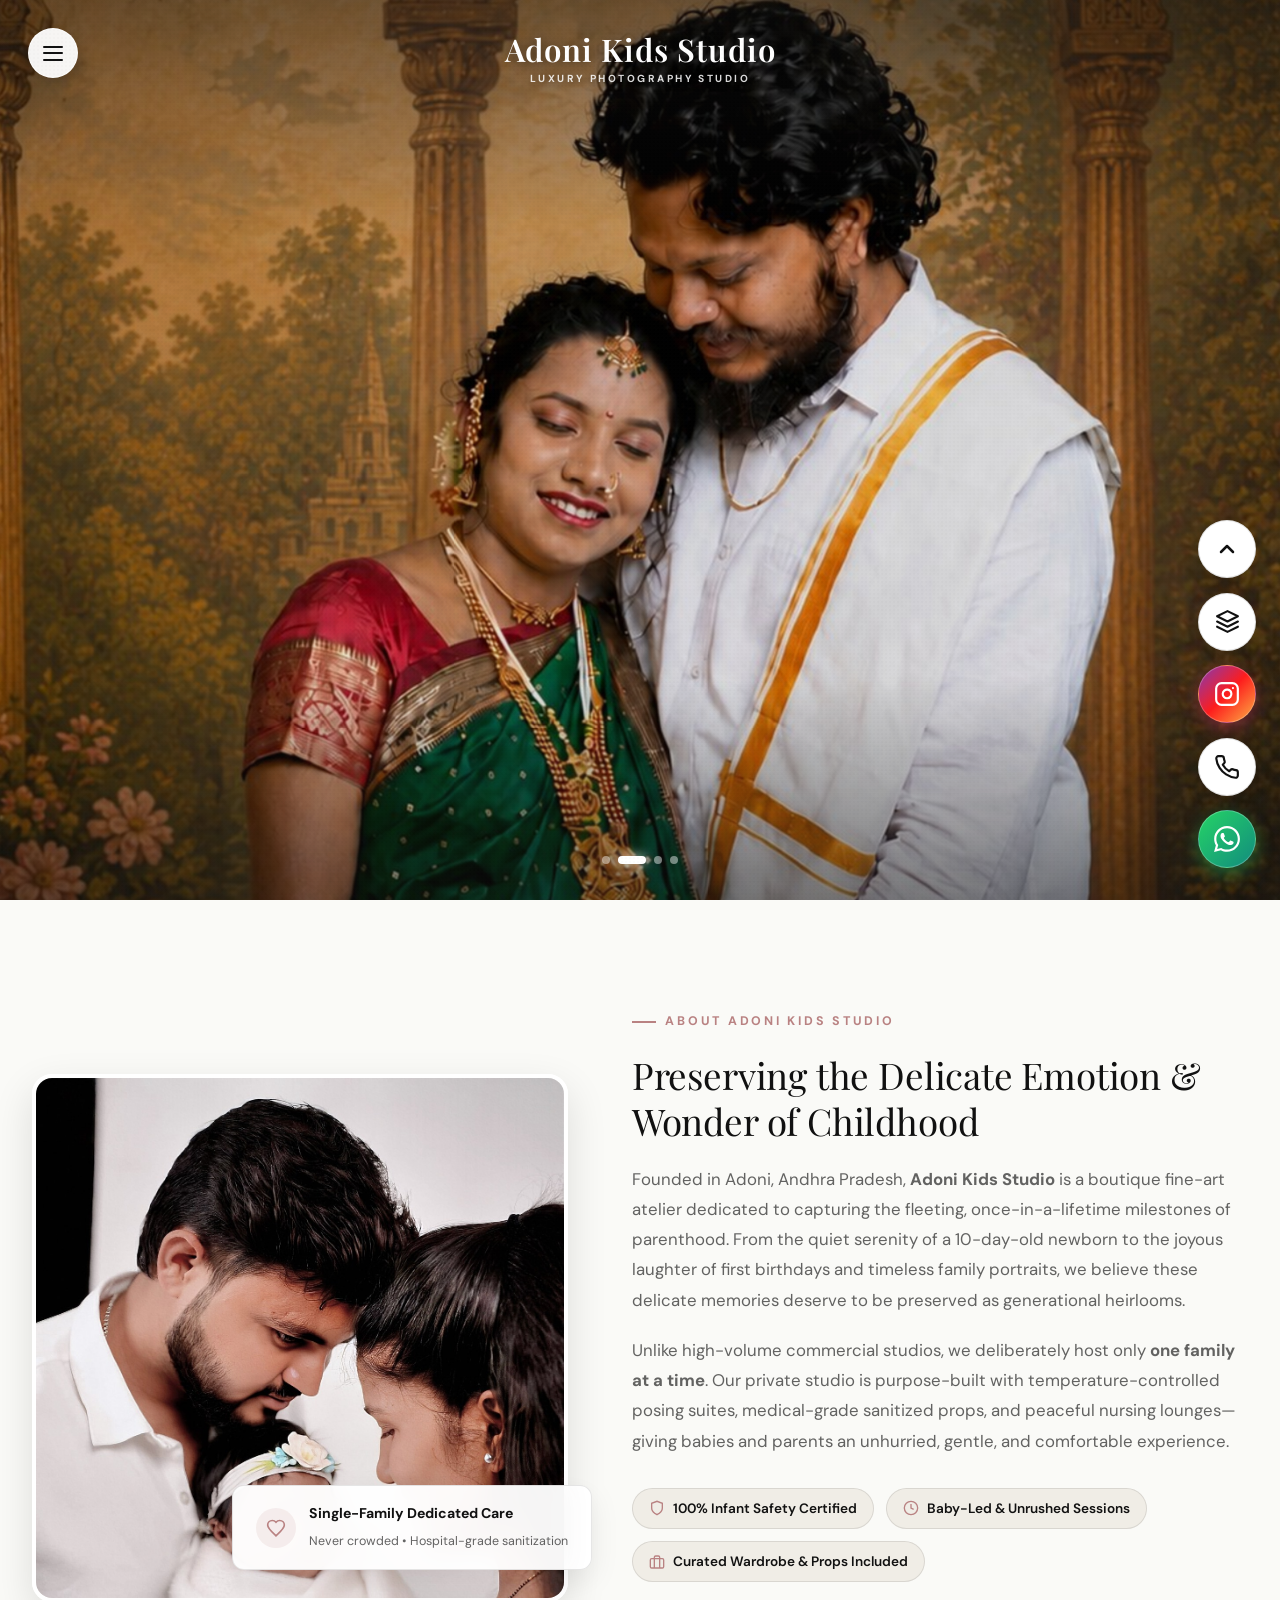
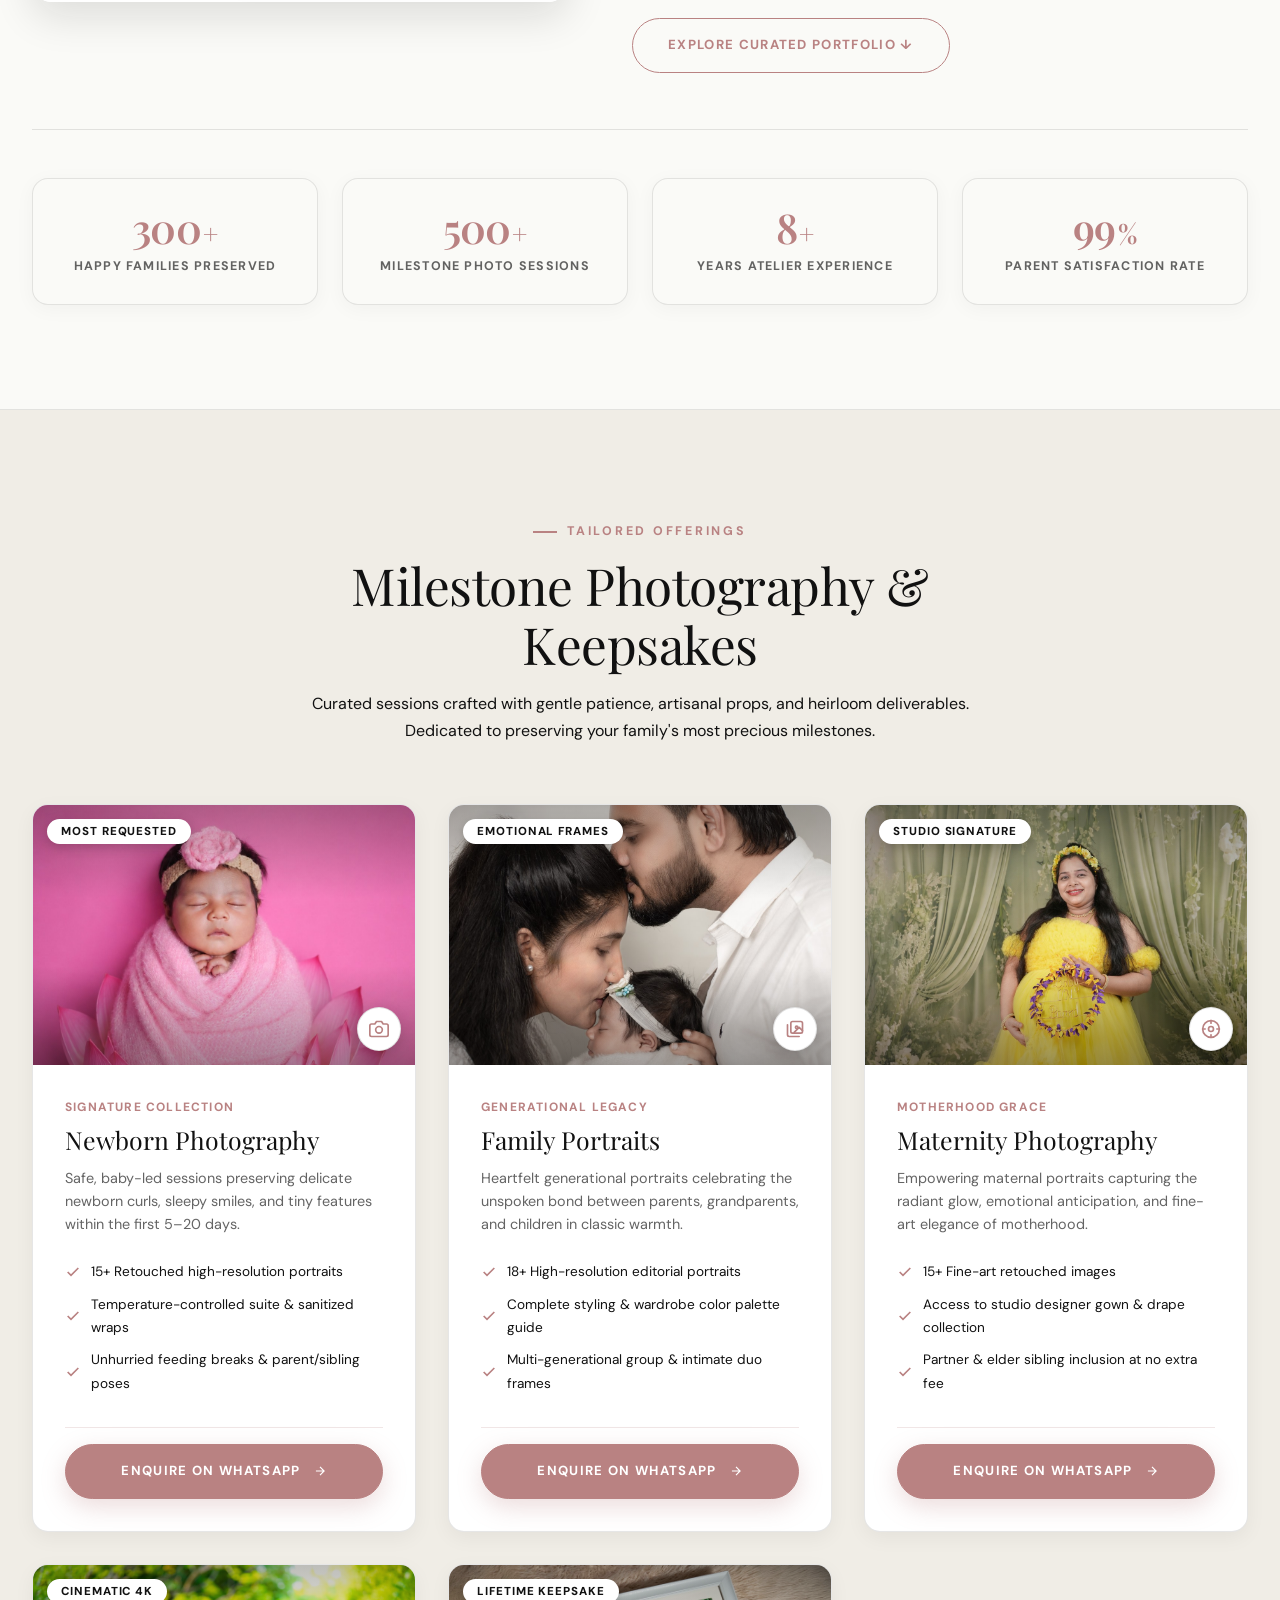
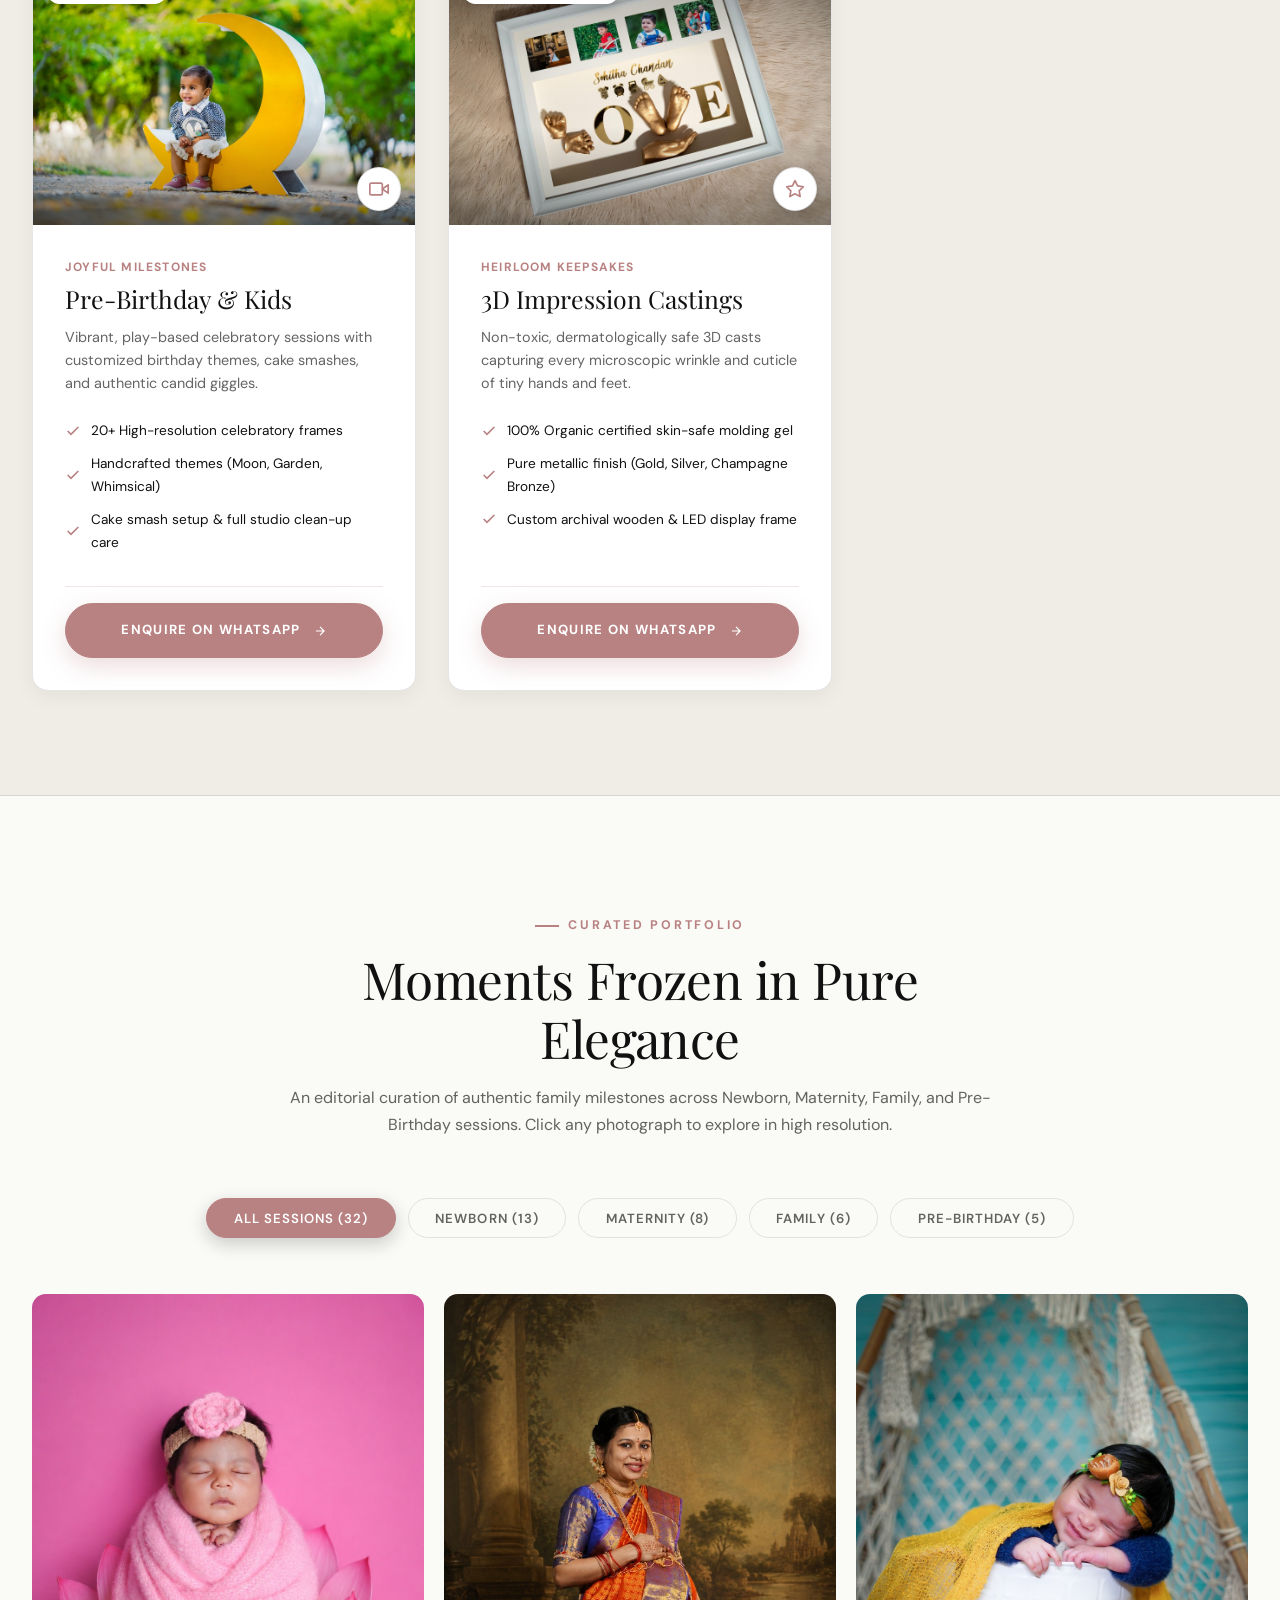
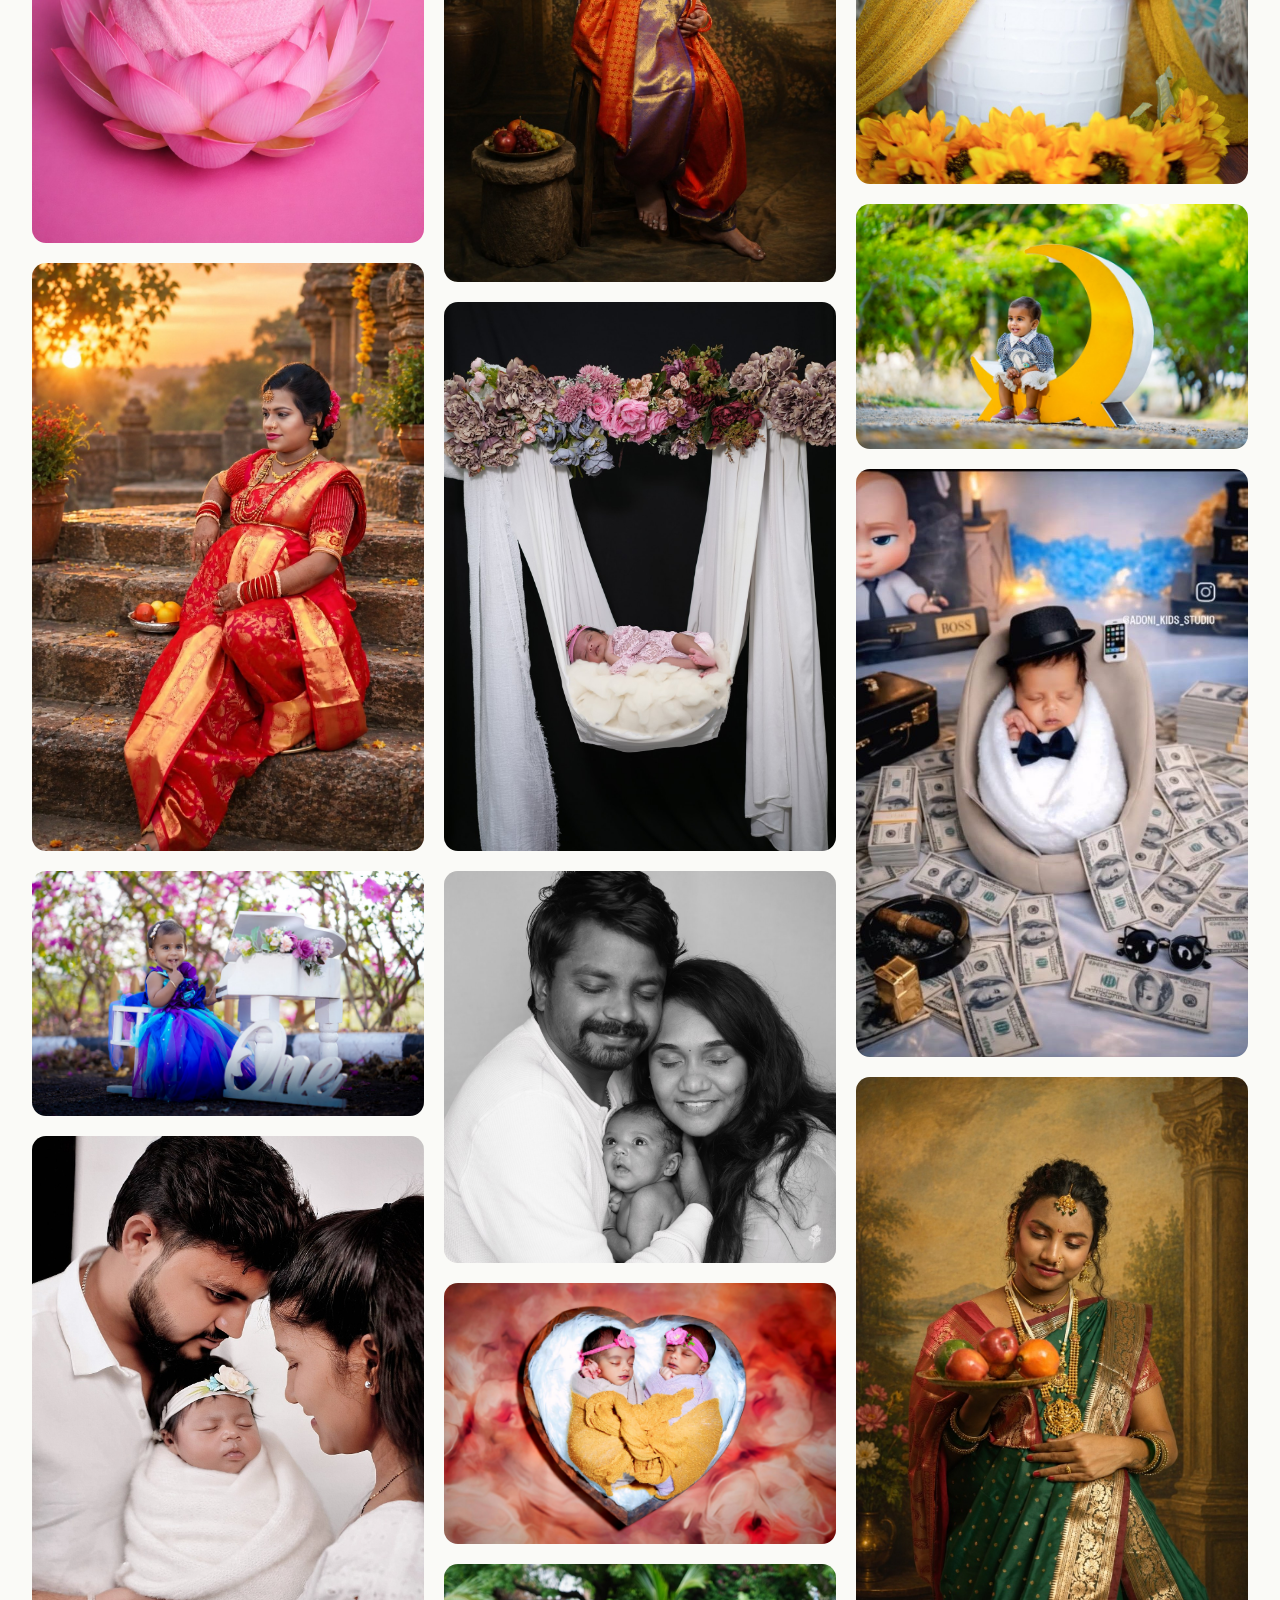
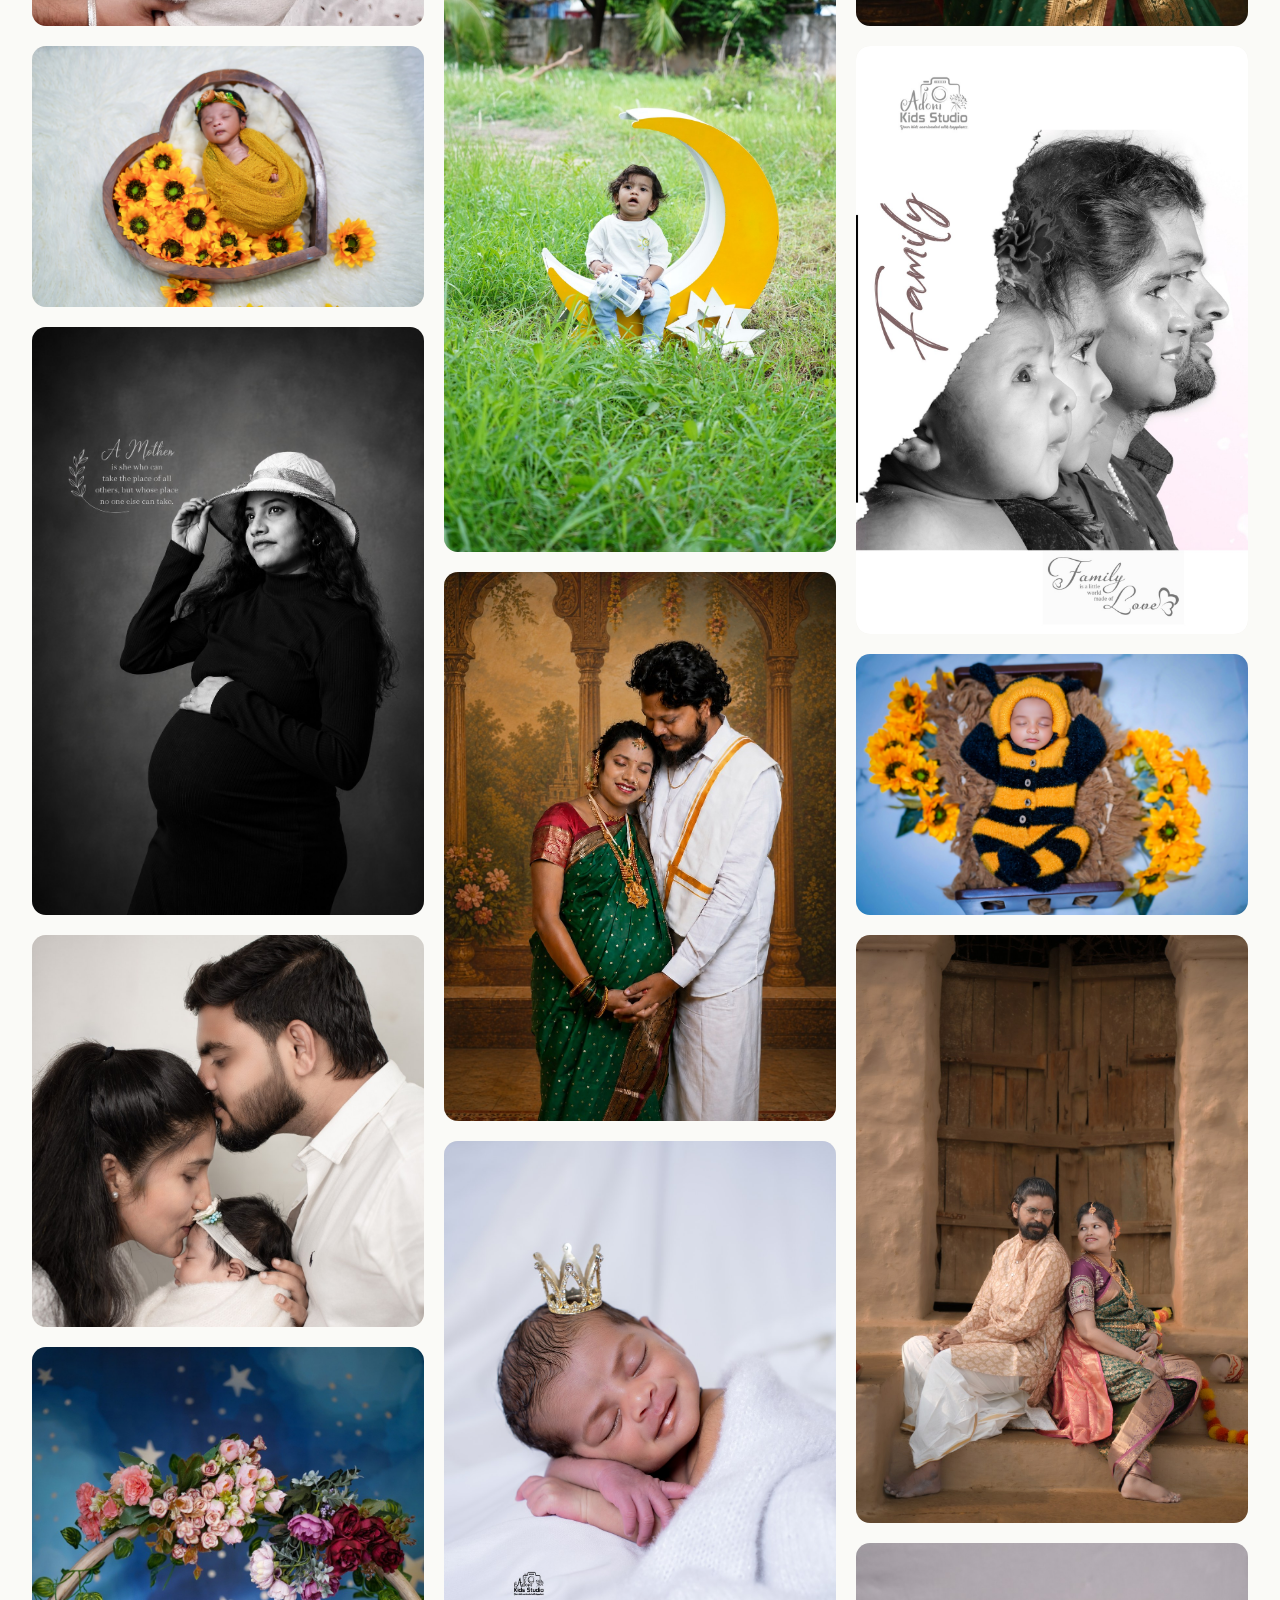
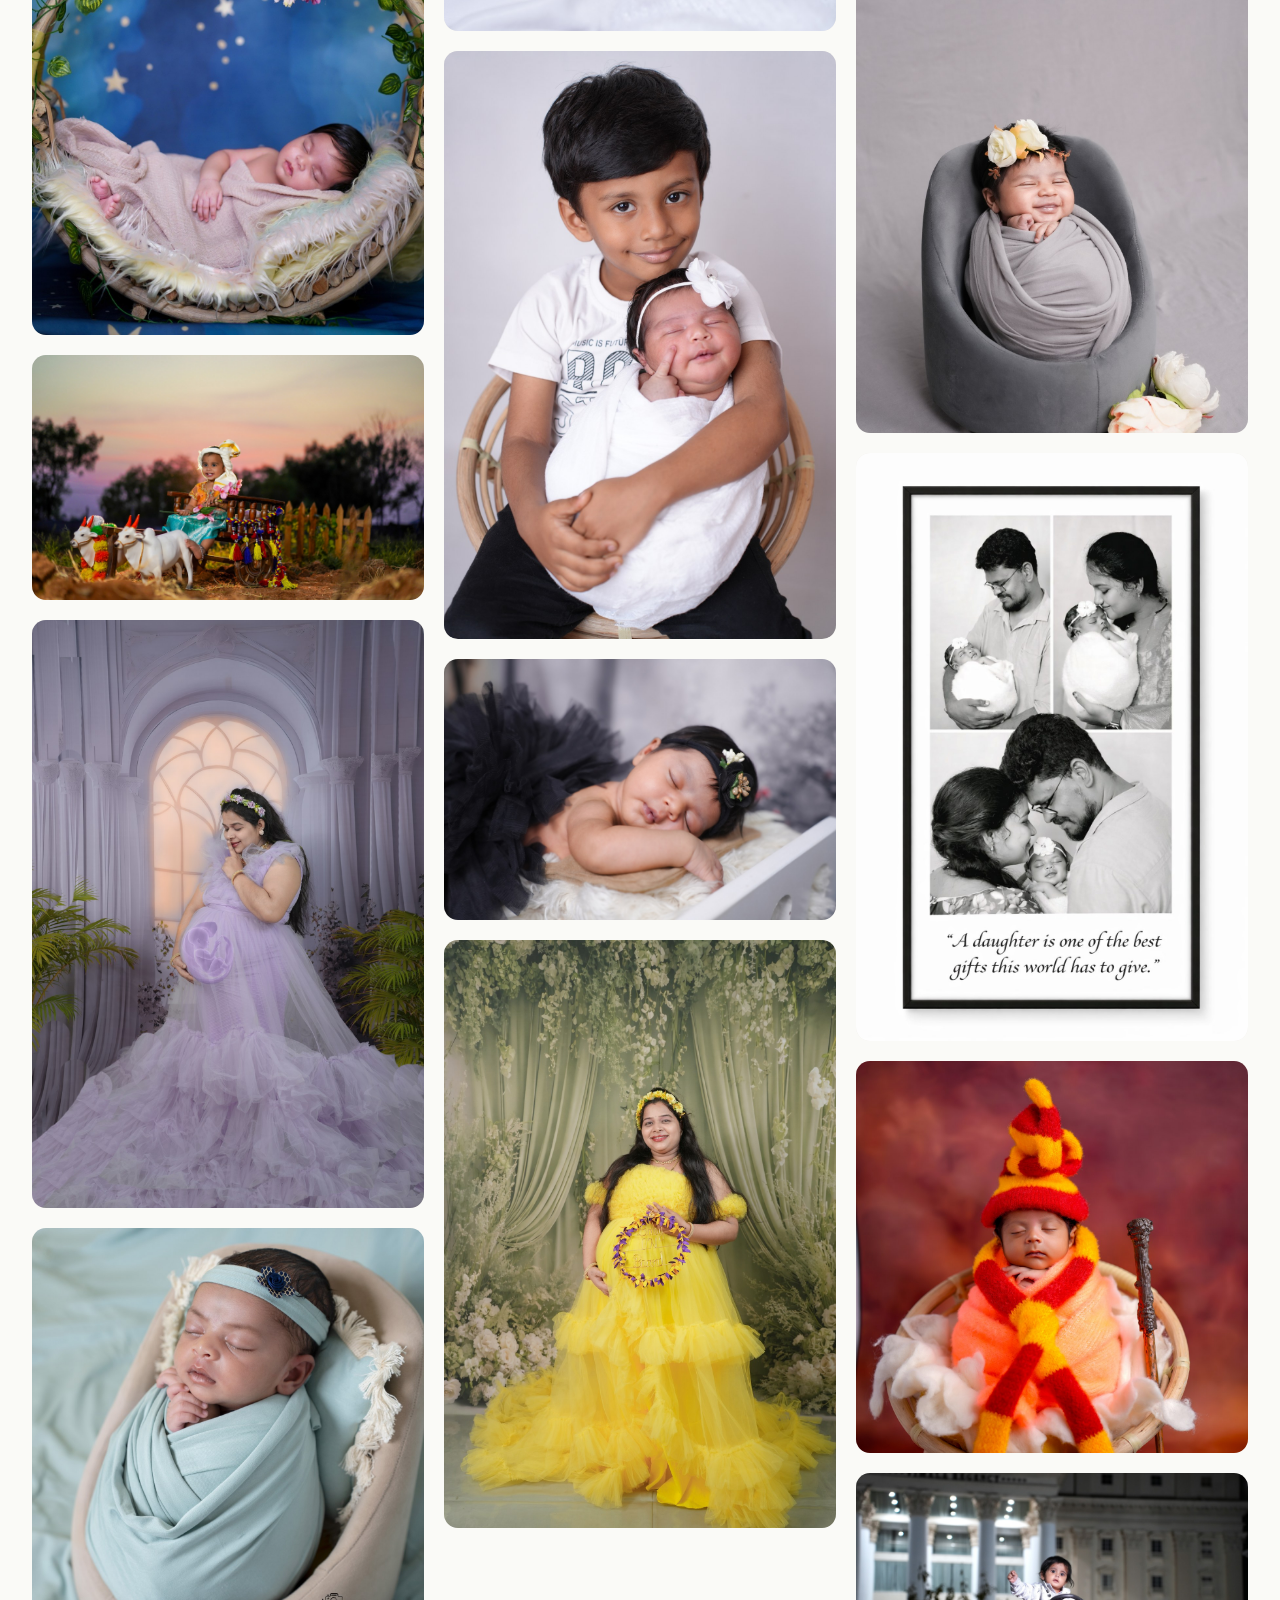
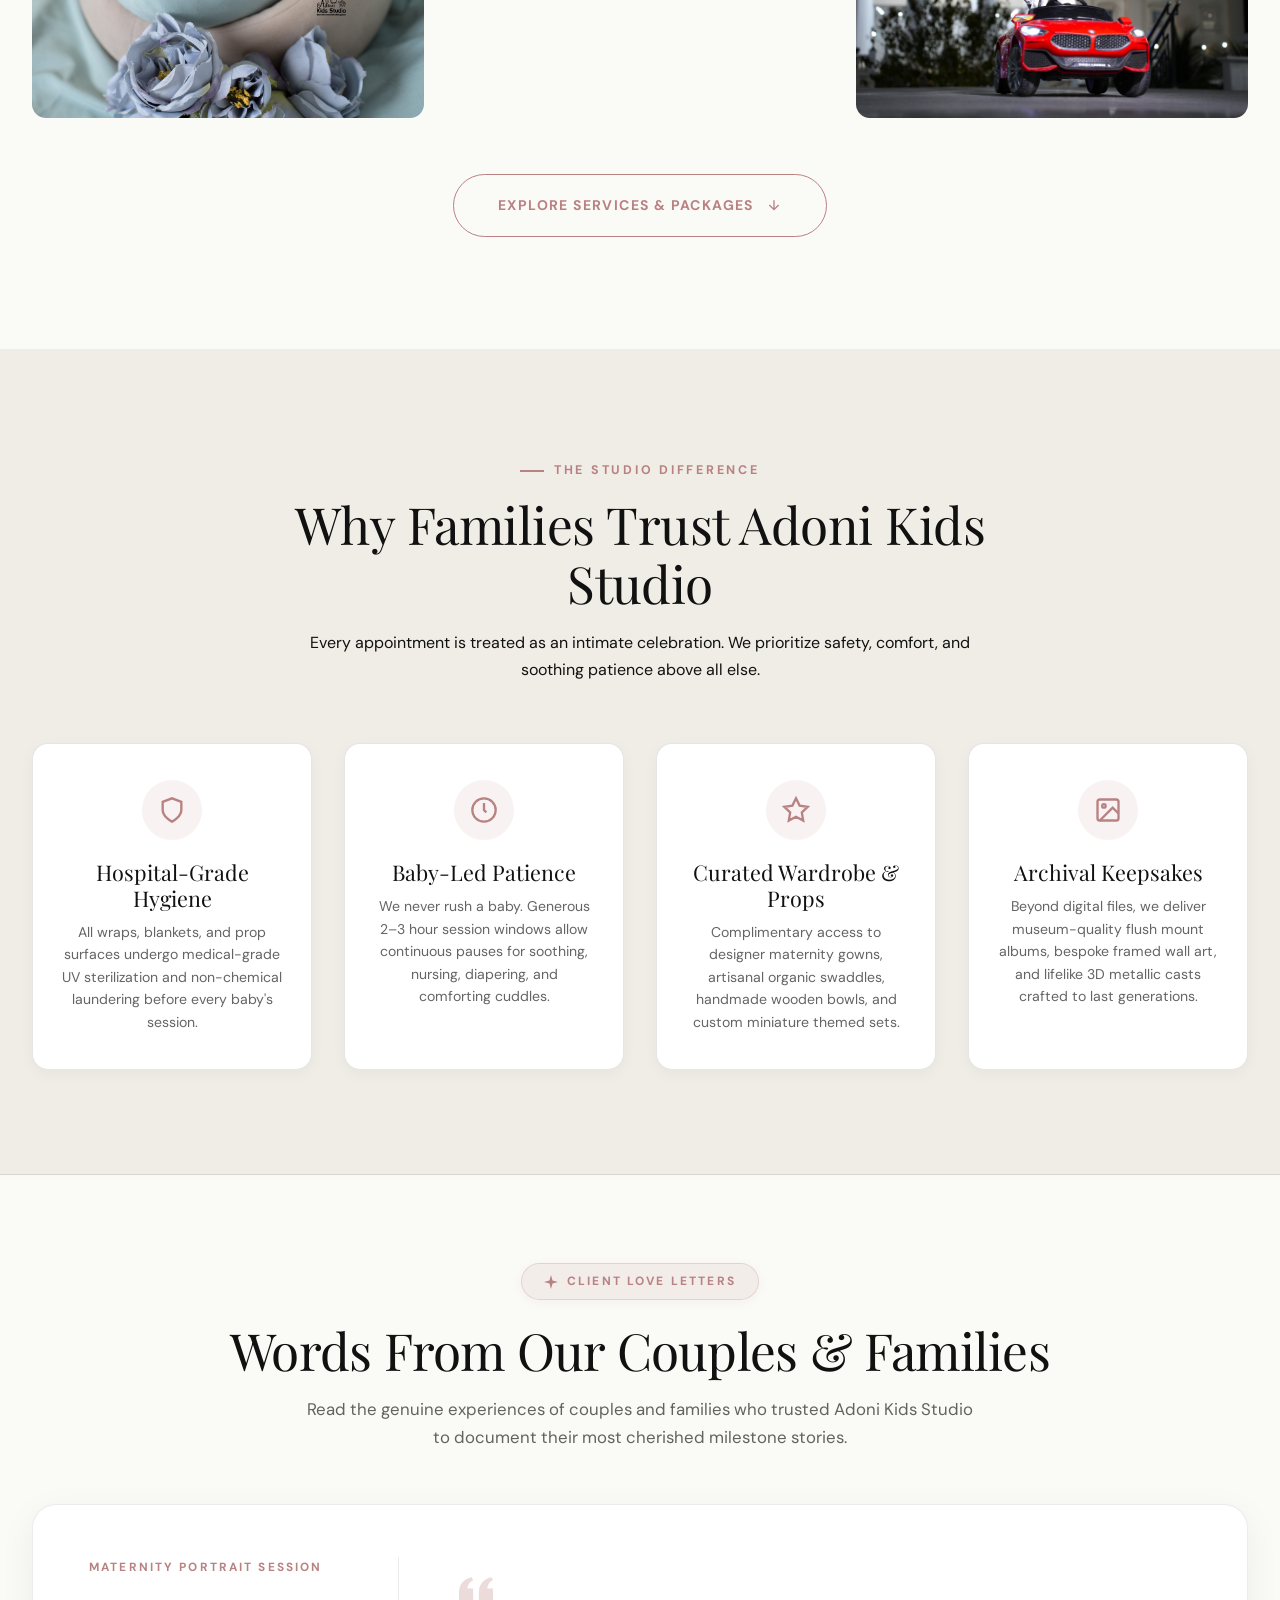
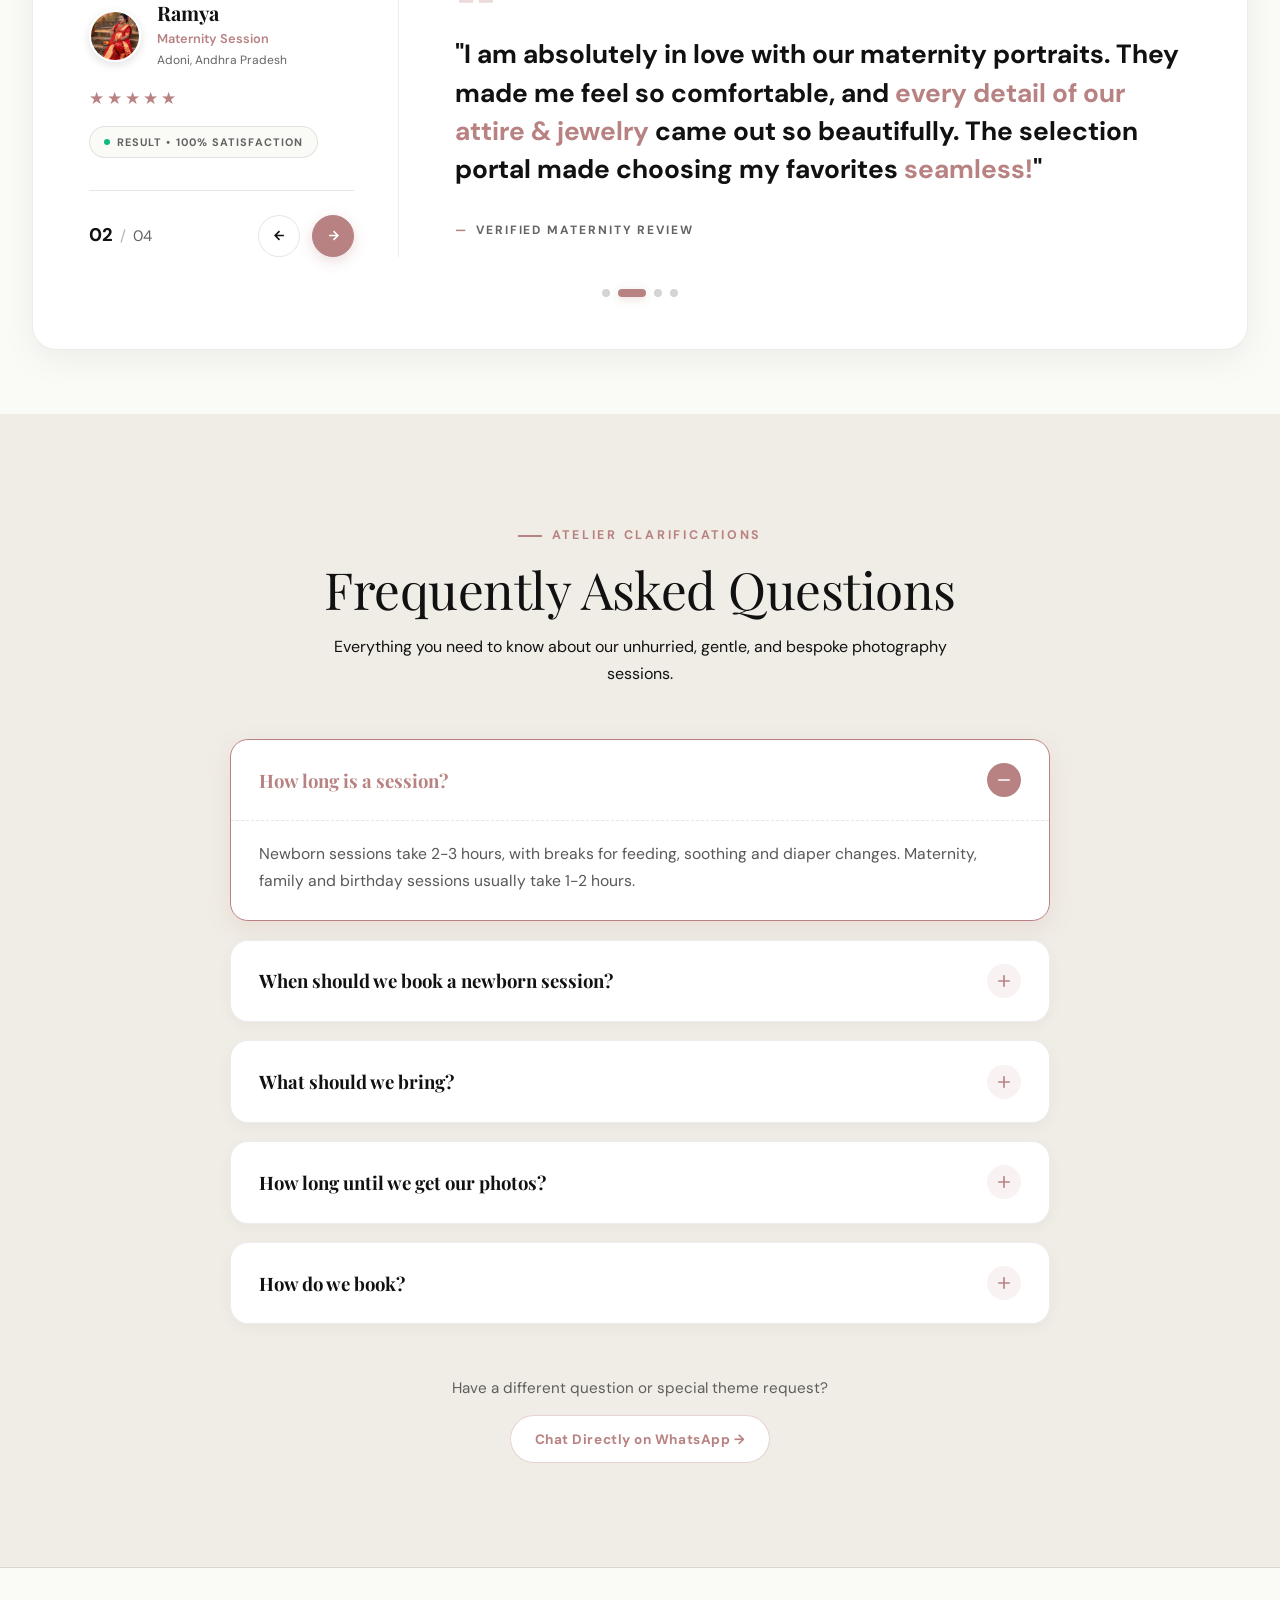
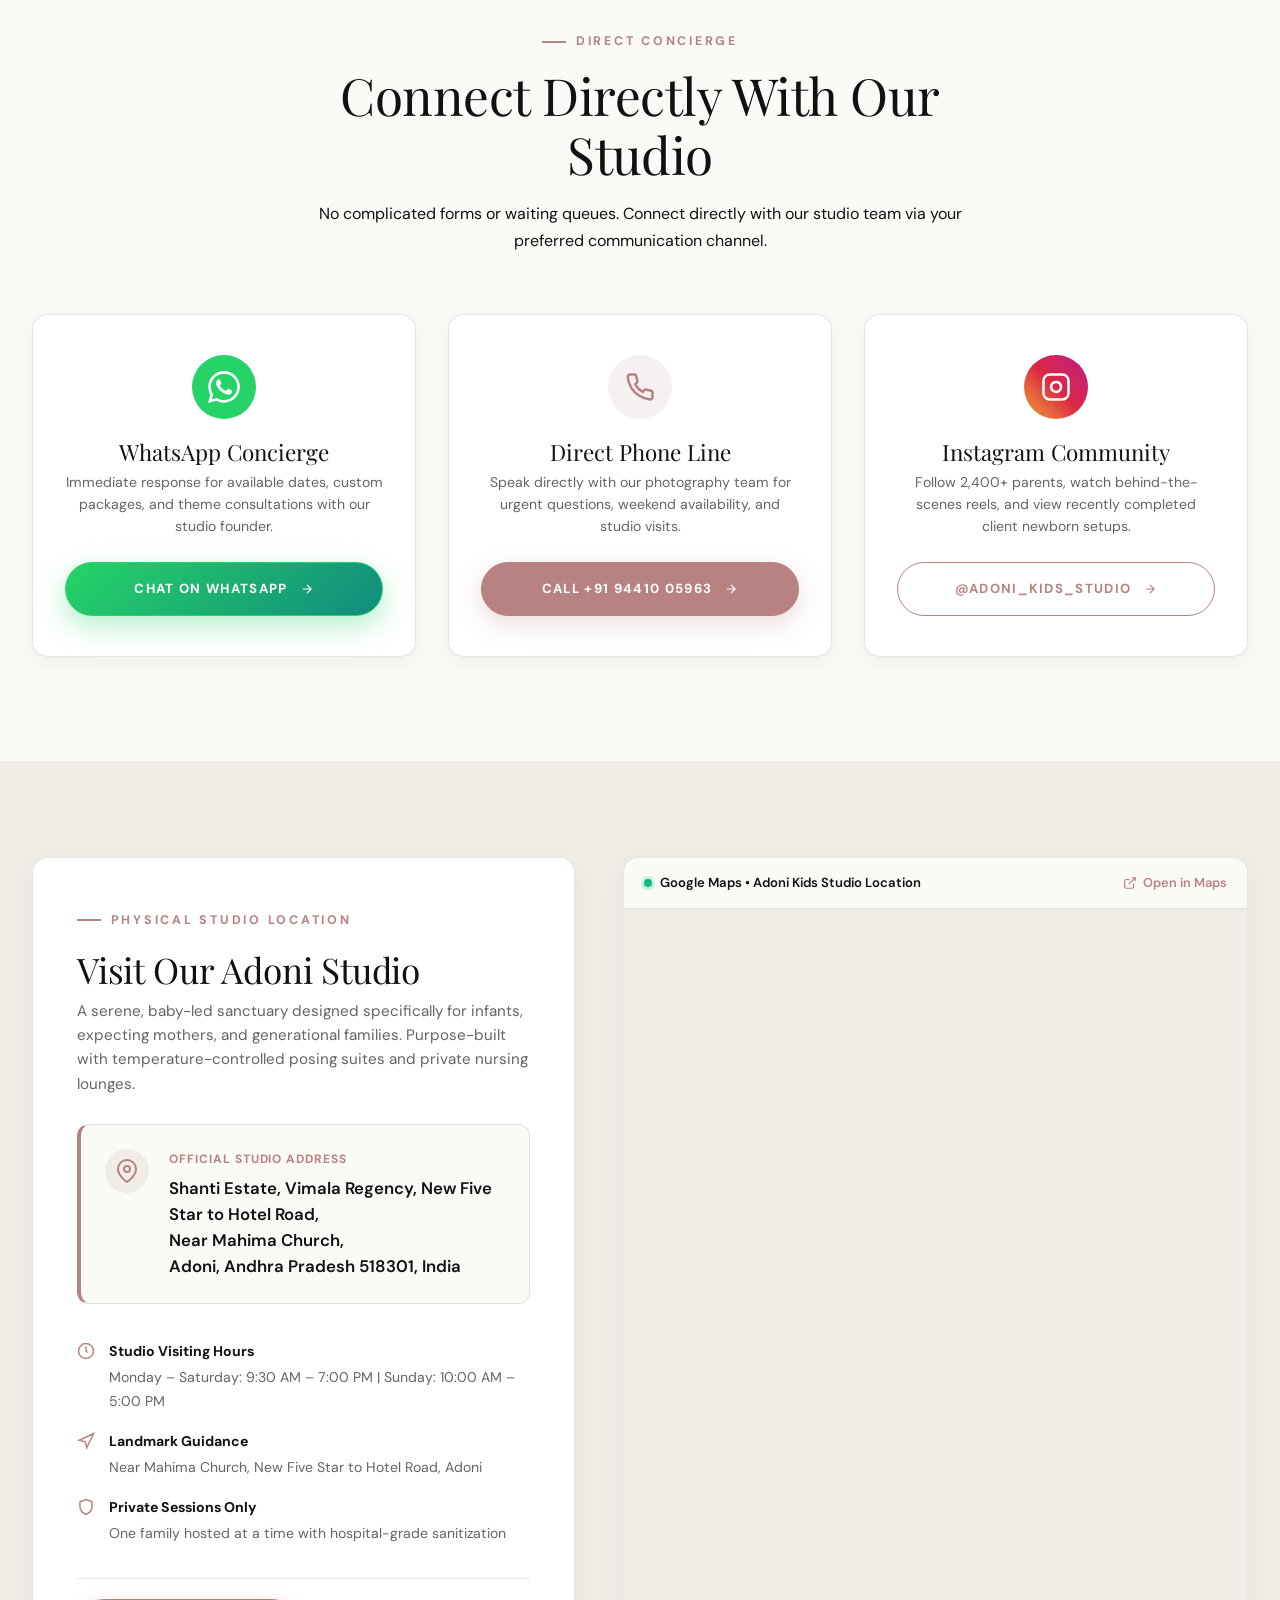
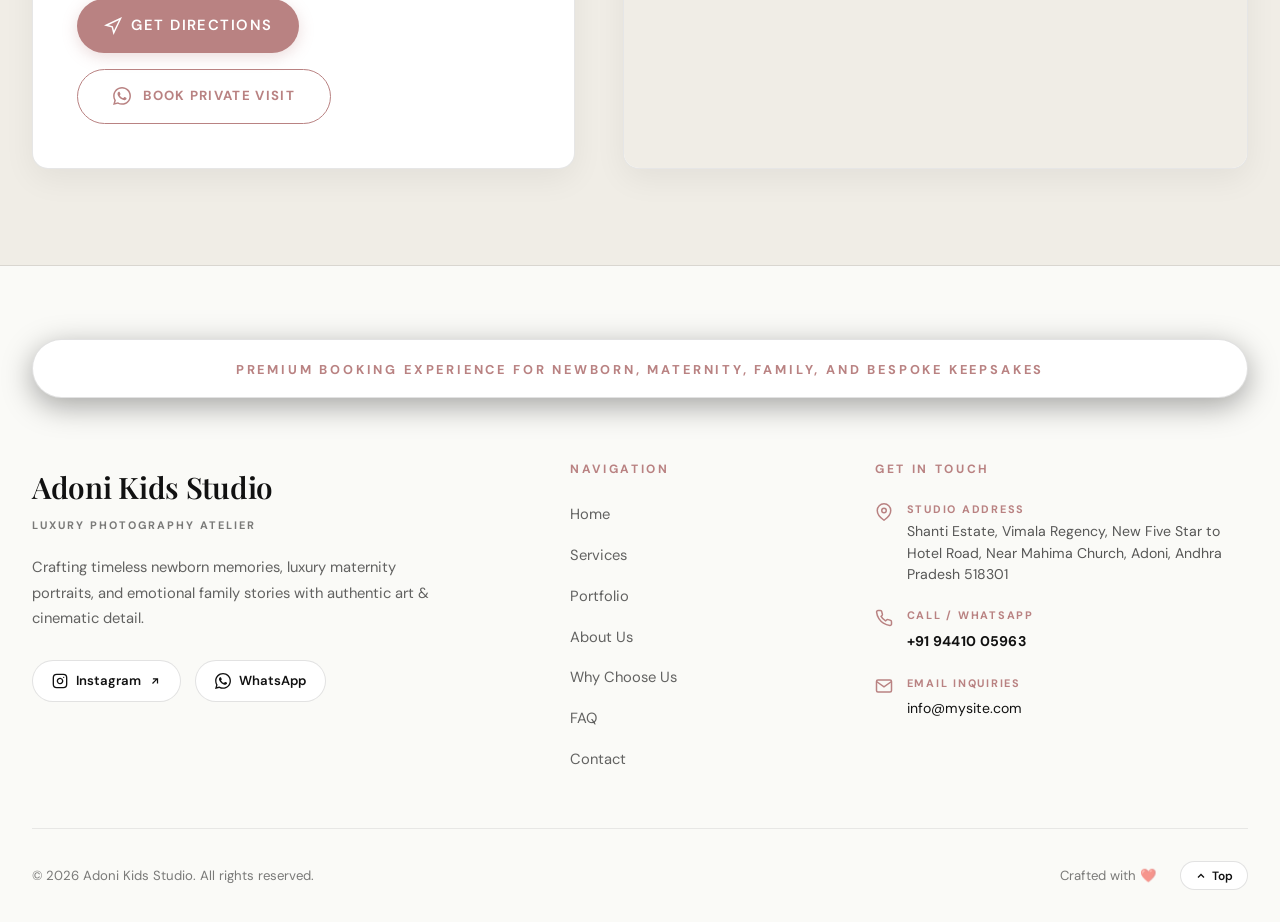
==== commit 60a705f3: "Replace black accent with signature dusty rose #B98282 across buttons, highlights, badges, and contr" ====
--- a/index.html
+++ b/index.html
@@ -407,7 +407,7 @@
               <img src="assets/images/family/family-loving-embrace-newborn.jpg" alt="Parents tenderly holding newborn baby in serene studio lighting" loading="lazy">
             </div>
             <div class="about-floating-reassurance">
-              <div style="width: 40px; height: 40px; border-radius: 50%; background: #F0EDE6; color: #111111; display: flex; align-items: center; justify-content: center; flex-shrink: 0;">
+              <div style="width: 40px; height: 40px; border-radius: 50%; background: rgba(185, 130, 130, 0.12); color: #B98282; display: flex; align-items: center; justify-content: center; flex-shrink: 0;">
                 <svg width="20" height="20" viewBox="0 0 24 24" fill="none" stroke="currentColor" stroke-width="2"><path d="M12 21.35l-1.45-1.32C5.4 15.36 2 12.28 2 8.5 2 5.42 4.42 3 7.5 3c1.74 0 3.41.81 4.5 2.09C13.09 3.81 14.76 3 16.5 3 19.58 3 22 5.42 22 8.5c0 3.78-3.4 6.86-8.55 11.54L12 21.35z"/></svg>
               </div>
               <div>
--- a/css/style.css
+++ b/css/style.css
@@ -1,27 +1,28 @@
 /* ==========================================================================
    ADONI KIDS STUDIO — Core Design System & Global Styles
-   Strict 4-Color Luxury Photography Atelier Palette:
+   Luxury Newborn, Maternity, Kids & Family Photography Studio
+   Color Palette:
    - Background: #FAFAF7 (Warm off-white)
    - Cards and surfaces: #FFFFFF (Clean crisp white)
    - Alternate sections: #F0EDE6 (Warm oatmeal / sand greige)
    - Text and headings: #111111 (Deep rich charcoal black)
-   Zero gold, yellow, champagne, or new accent colors.
+   - Accent / Buttons: #B98282 (Signature Dusty Rose)
    ========================================================================== */
 
 @import url('https://fonts.googleapis.com/css2?family=DM+Sans:ital,opsz,wght@0,9..40,100..1000;1,9..40,100..1000&family=Playfair+Display:ital,wght@0,400..900;1,400..900&display=swap');
 
 :root {
-  /* Strict 4-Color Palette Values */
-  --color-primary: #111111;          /* Deep rich black */
-  --color-primary-hover: #2A2A2A;    /* Soft charcoal hover */
-  --color-primary-light: rgba(17, 17, 17, 0.05);
-  --color-primary-glow: rgba(17, 17, 17, 0.12);
+  /* Signature Dusty Rose Accent System */
+  --color-primary: #B98282;          /* Signature Dusty Rose */
+  --color-primary-hover: #A56F6F;    /* Deeper Dusty Rose Hover */
+  --color-primary-light: rgba(185, 130, 130, 0.10); /* Soft Dusty Rose Tint */
+  --color-primary-glow: rgba(185, 130, 130, 0.28);
   
   --color-bg-primary: #FAFAF7;       /* Background: Warm Minimal Off-White */
   --color-bg-secondary: #F0EDE6;     /* Alternate Sections: Warm Greige */
   --color-bg-card: #FFFFFF;          /* Cards and surfaces: Pure Crisp White */
   --color-bg-card-subtle: #FAFAF7;   /* Subtle Surface */
-  --color-bg-dark: #111111;          /* Deep Black */
+  --color-bg-dark: #111111;          /* Deep Black Underlay */
   --color-bg-dark-card: #FFFFFF;     /* Pure White Card */
   --color-bg-cinematic: #111111;     /* Fullscreen Dark Underlay */
   
@@ -30,23 +31,23 @@
   --color-text-light: rgba(17, 17, 17, 0.45); /* Soft Subtext */
   --color-text-inverse: #FFFFFF;     /* Pure White on Dark */
   
-  /* Minimalist Monochromatic Accents (No gold, yellow, champagne, or wine) */
-  --color-accent: #111111;
-  --color-accent-hover: #2A2A2A;
-  --color-accent-light: rgba(17, 17, 17, 0.05);
-  --color-rose-glow: rgba(17, 17, 17, 0.12);
-  --color-rose-subtle: rgba(17, 17, 17, 0.55);
-  --color-champagne: #111111;
-  --color-champagne-light: rgba(17, 17, 17, 0.05);
-  --color-champagne-dark: #111111;
-  --color-blush: #F0EDE6;
-  --color-gold: #111111;
+  /* Dusty Rose Accents (Replacing harsh black with soft dusty rose) */
+  --color-accent: #B98282;           /* Dusty Rose Primary Accent */
+  --color-accent-hover: #A56F6F;     /* Dusty Rose Hover */
+  --color-accent-light: rgba(185, 130, 130, 0.10);
+  --color-rose-glow: #B98282;        /* Dusty Rose Glow */
+  --color-rose-subtle: #B98282;      /* Dusty Rose Subtle */
+  --color-champagne: #B98282;        /* Dusty Rose Accent */
+  --color-champagne-light: rgba(185, 130, 130, 0.10);
+  --color-champagne-dark: #A56F6F;
+  --color-blush: rgba(185, 130, 130, 0.12);
+  --color-gold: #B98282;
   
   /* Borders & Dividers */
   --color-border: rgba(17, 17, 17, 0.10);
-  --color-border-subtle: rgba(17, 17, 17, 0.06);
-  --color-border-hover: rgba(17, 17, 17, 0.25);
-  --color-border-dark: rgba(17, 17, 17, 0.15);
+  --color-border-subtle: rgba(185, 130, 130, 0.20);
+  --color-border-hover: rgba(185, 130, 130, 0.45);
+  --color-border-dark: rgba(255, 255, 255, 0.12);
 
   /* Typography */
   --font-serif: 'Playfair Display', Georgia, 'Times New Roman', serif;
@@ -56,9 +57,9 @@
   --shadow-subtle: 0 4px 20px rgba(17, 17, 17, 0.04);
   --shadow-card: 0 10px 32px rgba(17, 17, 17, 0.06);
   --shadow-hover: 0 16px 40px rgba(17, 17, 17, 0.10);
-  --shadow-primary: 0 8px 24px rgba(17, 17, 17, 0.15);
-  --shadow-accent: 0 8px 24px rgba(17, 17, 17, 0.15);
-  --shadow-champagne: 0 8px 24px rgba(17, 17, 17, 0.12);
+  --shadow-primary: 0 10px 28px rgba(185, 130, 130, 0.28);
+  --shadow-accent: 0 10px 28px rgba(185, 130, 130, 0.28);
+  --shadow-champagne: 0 10px 28px rgba(185, 130, 130, 0.25);
 
   /* Transitions */
   --transition-smooth: all 0.4s cubic-bezier(0.16, 1, 0.3, 1);
@@ -264,19 +265,19 @@
   text-align: center;
 }
 
-/* Primary Button: Deep Minimal Charcoal Black (#111111) */
+/* Primary Button: Signature Dusty Rose (#B98282) */
 .btn-primary {
-  background-color: #111111;
+  background-color: var(--color-primary);
   color: #FFFFFF;
-  border-color: #111111;
-  box-shadow: 0 8px 24px rgba(17, 17, 17, 0.15);
+  border-color: var(--color-primary);
+  box-shadow: 0 8px 24px rgba(185, 130, 130, 0.28);
 }
 
 .btn-primary:hover {
-  background-color: #2A2A2A;
-  border-color: #2A2A2A;
+  background-color: var(--color-primary-hover);
+  border-color: var(--color-primary-hover);
   transform: translateY(-2px) scale(1.02);
-  box-shadow: 0 14px 34px rgba(17, 17, 17, 0.25);
+  box-shadow: 0 14px 34px rgba(185, 130, 130, 0.40);
 }
 
 /* Button Micro-Interactions: Arrow Movement */
@@ -288,48 +289,48 @@
   transform: translateX(4px);
 }
 
-/* Secondary Button: Clean Black Outline */
+/* Secondary Button: Dusty Rose Outline */
 .btn-secondary {
   background-color: transparent;
-  color: #111111;
-  border-color: #111111;
+  color: var(--color-primary);
+  border-color: var(--color-primary);
 }
 
 .btn-secondary:hover {
-  background-color: #111111;
+  background-color: var(--color-primary);
   color: #FFFFFF;
-  border-color: #111111;
+  border-color: var(--color-primary);
   transform: translateY(-2px) scale(1.02);
-  box-shadow: 0 10px 28px rgba(17, 17, 17, 0.18);
+  box-shadow: 0 10px 28px rgba(185, 130, 130, 0.25);
 }
 
 /* Luxury Primary Button Alias */
 .btn-gold {
-  background-color: #111111;
+  background-color: var(--color-primary);
   color: #FFFFFF;
-  border: 1.5px solid #111111;
-  box-shadow: 0 8px 24px rgba(17, 17, 17, 0.15);
+  border: 1.5px solid var(--color-primary);
+  box-shadow: 0 8px 24px rgba(185, 130, 130, 0.28);
 }
 
 .btn-gold:hover {
-  background-color: #2A2A2A;
-  border-color: #2A2A2A;
+  background-color: var(--color-primary-hover);
+  border-color: var(--color-primary-hover);
   transform: translateY(-2px) scale(1.02);
-  box-shadow: 0 14px 34px rgba(17, 17, 17, 0.25);
+  box-shadow: 0 14px 34px rgba(185, 130, 130, 0.40);
 }
 
 .btn-whatsapp {
-  background-color: #111111;
+  background: linear-gradient(135deg, #25D366 0%, #128C7E 100%);
   color: #FFFFFF;
-  border-color: #111111;
-  box-shadow: 0 8px 24px rgba(17, 17, 17, 0.15);
+  border-color: #25D366;
+  box-shadow: 0 10px 28px rgba(37, 211, 102, 0.35);
 }
 
 .btn-whatsapp:hover {
-  background-color: #2A2A2A;
-  border-color: #2A2A2A;
+  background: linear-gradient(135deg, #28E06E 0%, #159C8D 100%);
+  border-color: #28E06E;
   transform: translateY(-2px);
-  box-shadow: 0 14px 34px rgba(17, 17, 17, 0.25);
+  box-shadow: 0 14px 34px rgba(37, 211, 102, 0.55);
 }
 
 .btn-sm {
@@ -351,7 +352,7 @@
   font-weight: 700;
   letter-spacing: 0.1em;
   text-transform: uppercase;
-  color: #111111;
+  color: var(--color-accent);
   position: relative;
   padding-bottom: 4px;
 }
@@ -363,7 +364,7 @@
   left: 0;
   width: 100%;
   height: 2px;
-  background-color: #111111;
+  background-color: var(--color-accent);
   transition: transform 0.3s cubic-bezier(0.16, 1, 0.3, 1);
   transform-origin: right;
   transform: scaleX(0.35);
@@ -380,14 +381,14 @@
   align-items: center;
   gap: 0.5rem;
   padding: 0.45rem 1.15rem;
-  background: #FFFFFF;
-  border: 1px solid rgba(17, 17, 17, 0.12);
+  background: rgba(185, 130, 130, 0.10);
+  border: 1px solid rgba(185, 130, 130, 0.28);
   border-radius: 40px;
   font-size: 0.75rem;
   font-weight: 600;
   letter-spacing: 0.1em;
   text-transform: uppercase;
-  color: #111111;
+  color: var(--color-accent);
   max-width: 100%;
   white-space: normal;
 }
@@ -399,9 +400,9 @@
 }
 
 .badge-champagne {
-  background: #F0EDE6;
-  border: 1px solid rgba(17, 17, 17, 0.12);
-  color: #111111;
+  background: rgba(185, 130, 130, 0.12);
+  border: 1px solid rgba(185, 130, 130, 0.28);
+  color: var(--color-accent);
 }
 
 /* Responsive Breakpoints */
--- a/css/components.css
+++ b/css/components.css
@@ -6,8 +6,7 @@
    Text & Headings: #111111 — Deep Charcoal Black
    Cards & Surfaces: #FFFFFF — Clean White
    Alternate Sections: #F0EDE6 — Warm Greige
-   White: #FFFFFF
-   Zero Accent Colors: Strictly 4-Color Palette
+   Accent / Buttons: #B98282 — Signature Dusty Rose
    ========================================================================== */
 
 /* ==========================================================================
@@ -82,7 +81,7 @@
 }
 
 .nav-link:hover, .nav-link.active {
-  color: var(--color-primary, #111111);
+  color: var(--color-accent, #B98282);
 }
 
 .nav-link:hover::after, .nav-link.active::after {
@@ -223,7 +222,7 @@
   font-family: var(--font-serif);
   font-size: 1.55rem;
   font-weight: 700;
-  color: #111111;
+  color: #B98282;
   letter-spacing: -0.01em;
   line-height: 1.15;
 }
@@ -257,10 +256,10 @@
 
 .drawer-close-btn:hover {
   background: #FFFFFF;
-  color: #111111;
+  color: #B98282;
   transform: scale(1.08);
-  box-shadow: 0 4px 16px rgba(17, 17, 17, 0.10);
-  border-color: rgba(17, 17, 17, 0.2);
+  box-shadow: 0 4px 16px rgba(185, 130, 130, 0.20);
+  border-color: rgba(185, 130, 130, 0.35);
 }
 
 /* 2. Navigation Section Label */
@@ -331,7 +330,7 @@
   width: 6px;
   height: 6px;
   border-radius: 50%;
-  background-color: #111111;
+  background-color: #B98282;
   margin-left: auto;
   margin-right: 0.35rem;
   display: none;
@@ -345,28 +344,28 @@
 }
 
 .drawer-nav-item:hover .drawer-item-icon {
-  color: #111111;
+  color: #B98282;
 }
 
 .drawer-nav-item:hover .drawer-item-label {
-  color: #111111;
+  color: #B98282;
 }
 
 /* ACTIVE STATE (Matching media_1791101536424.png) */
 .drawer-nav-item.active {
   background: #FFFFFF !important;
-  border-color: rgba(17, 17, 17, 0.15) !important;
+  border-color: rgba(185, 130, 130, 0.3) !important;
   transform: none !important;
 }
 
 .drawer-nav-item.active .drawer-item-icon {
-  background: #111111 !important; color: #FFFFFF !important;
+  background: #B98282 !important; color: #FFFFFF !important;
   color: #FFFFFF !important;
-  box-shadow: 0 4px 12px rgba(17, 17, 17, 0.15);
+  box-shadow: 0 4px 12px rgba(185, 130, 130, 0.35);
 }
 
 .drawer-nav-item.active .drawer-item-label {
-  color: #111111 !important;
+  color: #B98282 !important;
   font-weight: 700;
 }
 
@@ -387,8 +386,8 @@
   gap: 0.75rem;
   width: 100%;
   padding: 0.95rem 1.25rem;
-  background: #111111;
-  border: 1px solid #111111;
+  background: #25D366;
+  border: 1px solid rgba(37, 211, 102, 0.4);
   border-radius: 16px;
   color: #FFFFFF;
   text-decoration: none;
@@ -397,16 +396,16 @@
   font-weight: 800;
   letter-spacing: 0.08em;
   text-transform: uppercase;
-  box-shadow: 0 6px 20px rgba(17, 17, 17, 0.15);
+  box-shadow: 0 6px 20px rgba(37, 211, 102, 0.32);
   transition: all 0.25s ease;
   box-sizing: border-box;
 }
 
 .drawer-whatsapp-btn:hover {
-  background: #2A2A2A;
+  background: #20BD5A;
   color: #FFFFFF;
   transform: translateY(-2px);
-  box-shadow: 0 8px 26px rgba(17, 17, 17, 0.25);
+  box-shadow: 0 8px 26px rgba(37, 211, 102, 0.45);
 }
 
 .drawer-whatsapp-btn .drawer-wa-icon {
@@ -442,10 +441,10 @@
 .drawer-enquiry-btn:hover,
 .drawer-package-btn:hover {
   background: #FFFFFF;
-  border-color: #111111;
-  color: #111111;
+  border-color: #B98282;
+  color: #B98282;
   transform: translateY(-2px);
-  box-shadow: 0 8px 24px rgba(17, 17, 17, 0.15);
+  box-shadow: 0 8px 24px rgba(185, 130, 130, 0.25);
 }
 
 .drawer-enquiry-btn .enquiry-btn-icon,
@@ -1415,7 +1414,7 @@
   font-weight: 700;
   letter-spacing: 0.22em;
   text-transform: uppercase;
-  color: #111111;
+  color: #B98282;
   display: inline-block;
 }
 
@@ -1484,8 +1483,8 @@
 }
 
 .footer-pill-instagram:hover {
-  background: #111111;
-  border-color: #111111;
+  background: #B98282;
+  border-color: #B98282;
   transform: translateY(-2px);
   color: #FFFFFF;
 }
@@ -1497,11 +1496,11 @@
 }
 
 .footer-pill-whatsapp:hover {
-  background: #111111;
+  background: #25D366;
   color: #FFFFFF;
-  border-color: #111111;
+  border-color: #25D366;
   transform: translateY(-2px);
-  box-shadow: 0 4px 16px rgba(17, 17, 17, 0.15);
+  box-shadow: 0 4px 16px rgba(37, 211, 102, 0.35);
 }
 
 /* Headings */
@@ -1511,7 +1510,7 @@
   font-weight: 700;
   letter-spacing: 0.22em;
   text-transform: uppercase;
-  color: #111111;
+  color: #B98282;
   margin-bottom: 1.5rem;
 }
 
@@ -1533,7 +1532,7 @@
 }
 
 .footer-simple-links a:hover {
-  color: #111111;
+  color: #B98282;
   padding-left: 4px;
 }
 
@@ -1551,8 +1550,8 @@
 }
 
 .footer-contact-simple-item .gold-icon {
-  color: #111111;
-  stroke: #111111;
+  color: #B98282;
+  stroke: #B98282;
   flex-shrink: 0;
   margin-top: 3px;
 }
@@ -1563,7 +1562,7 @@
   font-weight: 700;
   letter-spacing: 0.16em;
   text-transform: uppercase;
-  color: #111111;
+  color: #B98282;
   margin-bottom: 2px;
 }
 
@@ -1582,7 +1581,7 @@
 }
 
 .footer-contact-simple-item a:hover {
-  color: #333333;
+  color: #B98282;
   text-decoration: underline;
 }
 
@@ -1631,16 +1630,11 @@
 }
 
 .footer-top-btn:hover {
-  background: #111111;
+  background: #B98282;
   color: #FFFFFF;
-  border-color: #111111;
-}
-
-.footer-top-btn:hover {
-  background: rgba(255, 255, 255, 0.15);
-  border-color: rgba(255, 255, 255, 0.4);
-  color: #FFFFFF;
+  border-color: #B98282;
   transform: translateY(-2px);
+  box-shadow: 0 4px 16px rgba(185, 130, 130, 0.25);
 }
 
 @media (max-width: 900px) {
@@ -1967,10 +1961,10 @@
 }
 
 .btn-scroll-top:hover {
-  background-color: #111111;
-  border-color: #111111;
-  color: #FFFFFF;
-  box-shadow: 0 8px 24px rgba(17, 17, 17, 0.15);
+  background-color: #FFFFFF;
+  border-color: var(--color-accent, #B98282);
+  color: var(--color-accent, #B98282);
+  box-shadow: 0 8px 24px rgba(185, 130, 130, 0.25);
   transform: translateY(-3px) scale(1.08);
 }
 
@@ -1989,10 +1983,10 @@
 }
 
 .btn-portfolio-float:hover {
-  background: #111111;
-  border-color: #111111;
-  color: #FFFFFF;
-  box-shadow: 0 8px 24px rgba(17, 17, 17, 0.15);
+  background: #FFFFFF;
+  border-color: var(--color-accent, #B98282);
+  color: var(--color-accent, #B98282);
+  box-shadow: 0 8px 24px rgba(185, 130, 130, 0.25);
   transform: translateY(-3px) scale(1.08);
 }
 
@@ -2005,19 +1999,18 @@
   display: none !important;
 }
 
-/* 1. Instagram Button - Clean Minimalist Surface */
+/* 1. Instagram Button - Authentic Instagram Brand Gradient */
 .btn-instagram-float {
-  background: #FFFFFF;
-  color: #111111;
-  border: 1.5px solid rgba(17, 17, 17, 0.12);
-  box-shadow: 0 6px 18px rgba(17, 17, 17, 0.08);
+  background: linear-gradient(135deg, #833AB4 0%, #FD1D1D 50%, #FCB045 100%);
+  color: #FFFFFF;
+  border: 1px solid rgba(255, 255, 255, 0.25);
+  box-shadow: 0 6px 18px rgba(225, 48, 108, 0.38);
 }
 
 .btn-instagram-float:hover {
-  background: #111111;
-  box-shadow: 0 10px 24px rgba(17, 17, 17, 0.15);
+  background: linear-gradient(135deg, #9b44d3 0%, #ff2a2a 50%, #ffbe53 100%);
+  box-shadow: 0 10px 24px rgba(225, 48, 108, 0.60);
   color: #FFFFFF;
-  border-color: #111111;
 }
 
 /* 2. Phone Dialer Button */
@@ -2029,24 +2022,24 @@
 }
 
 .btn-phone-float:hover {
-  background-color: #111111;
+  background-color: #FFFFFF;
+  color: var(--color-accent, #B98282);
+  border-color: var(--color-accent, #B98282);
+  box-shadow: 0 10px 24px rgba(185, 130, 130, 0.25);
+}
+
+/* 3. WhatsApp Button - Authentic WhatsApp Brand Green */
+.btn-whatsapp-float {
+  background: linear-gradient(135deg, #25D366 0%, #128C7E 100%);
   color: #FFFFFF;
-  border-color: #111111;
-  box-shadow: 0 10px 24px rgba(17, 17, 17, 0.18);
-}
-
-/* 3. WhatsApp Button - Clean Minimalist Surface */
-.btn-whatsapp-float {
-  background: #FFFFFF;
-  color: #111111;
-  border: 1.5px solid rgba(17, 17, 17, 0.12);
-  box-shadow: 0 6px 18px rgba(17, 17, 17, 0.08);
+  border: 1px solid rgba(255, 255, 255, 0.25);
+  box-shadow: 0 6px 18px rgba(37, 211, 102, 0.42);
 }
 
 .btn-whatsapp-float:hover {
-  background: #111111;
-  border-color: #111111;
-  box-shadow: 0 10px 24px rgba(17, 17, 17, 0.15);
+  background: linear-gradient(135deg, #28E06E 0%, #159C8D 100%);
+  border-color: rgba(255, 255, 255, 0.4);
+  box-shadow: 0 10px 24px rgba(37, 211, 102, 0.65);
   color: #FFFFFF;
 }
 
@@ -2696,17 +2689,17 @@
 }
 
 .contact-icon-bubble.bubble-wa {
-  background: #111111;
+  background: #25D366;
   color: #FFFFFF;
 }
 
 .contact-icon-bubble.bubble-phone {
-  background: #F0EDE6;
-  color: #111111;
+  background: rgba(185, 130, 130, 0.12);
+  color: #B98282;
 }
 
 .contact-icon-bubble.bubble-ig {
-  background: #F0EDE6;
+  background: linear-gradient(45deg, #f09433 0%, #e6683c 25%, #dc2743 50%, #cc2366 75%, #bc1888 100%);
   color: #FFFFFF;
 }
 
@@ -2967,7 +2960,7 @@
 }
 
 .btn-directions:hover {
-  background-color: var(--color-primary, #111111);
+  background-color: var(--color-primary-hover, #A56F6F);
   transform: translateY(-2px);
   box-shadow: 0 6px 20px var(--color-primary-glow);
 }
@@ -2998,10 +2991,10 @@
   width: 8px;
   height: 8px;
   border-radius: 50%;
-  background: #111111;
+  background: #10B981;
   display: inline-block;
   margin-right: 0.5rem;
-  box-shadow: 0 0 0 3px rgba(17, 17, 17, 0.12);
+  box-shadow: 0 0 0 3px rgba(16, 185, 129, 0.2);
 }
 
 .map-title-bar {
@@ -3520,17 +3513,17 @@
 }
 
 .icon-wa-green {
-  background: #111111;
+  background: #25D366;
   color: #FFFFFF;
 }
 
 .icon-phone-terra {
-  background: #F0EDE6;
-  color: #111111;
+  background: rgba(185, 130, 130, 0.12);
+  color: #B98282;
 }
 
 .icon-ig-gradient {
-  background: #F0EDE6;
+  background: linear-gradient(45deg, #f09433 0%, #e6683c 25%, #dc2743 50%, #cc2366 75%, #bc1888 100%);
   color: #FFFFFF;
 }
 
@@ -3627,8 +3620,8 @@
   align-items: center;
   justify-content: center;
   gap: 0.55rem;
-  background: #FFFFFF;
-  border: 1px solid rgba(17, 17, 17, 0.12);
+  background: rgba(185, 130, 130, 0.10);
+  border: 1px solid rgba(185, 130, 130, 0.25);
   border-radius: 9999px;
   padding: 0.45rem 1.35rem;
   font-family: var(--font-body);
@@ -3636,15 +3629,15 @@
   font-weight: 700;
   letter-spacing: 0.18em;
   text-transform: uppercase;
-  color: #111111;
+  color: #B98282;
   margin-bottom: 1.25rem;
-  box-shadow: 0 2px 10px rgba(17, 17, 17, 0.04);
+  box-shadow: 0 2px 10px rgba(185, 130, 130, 0.08);
 }
 
 .feedback-pill-sparkle {
   width: 14px;
   height: 14px;
-  color: #111111;
+  color: #B98282;
   flex-shrink: 0;
   display: inline-block;
 }
@@ -3814,7 +3807,7 @@
   width: 6px;
   height: 6px;
   border-radius: 50%;
-  background: #111111;
+  background: #10B981;
   display: inline-block;
 }
 
@@ -4153,8 +4146,8 @@
 }
 
 .faq-item.is-open {
-  border-color: var(--color-text-main, #111111);
-  box-shadow: 0 8px 24px rgba(17, 17, 17, 0.06);
+  border-color: #B98282;
+  box-shadow: 0 8px 24px rgba(185, 130, 130, 0.15);
 }
 
 .faq-question-btn {
@@ -4177,19 +4170,19 @@
 }
 
 .faq-question-btn:hover {
-  color: var(--color-text-main, #111111);
+  color: #B98282;
 }
 
 .faq-item.is-open .faq-question-btn {
-  color: var(--color-text-main, #111111);
+  color: #B98282;
 }
 
 .faq-icon-indicator {
   width: 34px;
   height: 34px;
   border-radius: 50%;
-  background: #F0EDE6;
-  color: var(--color-text-main, #111111);
+  background: rgba(185, 130, 130, 0.10);
+  color: #B98282;
   display: flex;
   align-items: center;
   justify-content: center;
@@ -4198,12 +4191,12 @@
 }
 
 .faq-question-btn:hover .faq-icon-indicator {
-  background: #F0EDE6;
+  background: rgba(185, 130, 130, 0.18);
   transform: scale(1.06);
 }
 
 .faq-item.is-open .faq-icon-indicator {
-  background: #111111;
+  background: #B98282;
   color: #FFFFFF;
 }
 
@@ -4239,7 +4232,7 @@
 }
 
 .faq-wa-link {
-  color: #111111; text-decoration: underline;
+  color: #128C7E;
   font-weight: 700;
   text-decoration: underline;
   text-underline-offset: 3px;
@@ -4247,7 +4240,7 @@
 }
 
 .faq-wa-link:hover {
-  color: #111111;
+  color: #25D366;
 }
 
 .faq-footer-cta {
@@ -4273,9 +4266,9 @@
   gap: 0.5rem;
   padding: 0.7rem 1.5rem;
   background: #FFFFFF;
-  border: 1px solid rgba(17, 17, 17, 0.15);
+  border: 1px solid rgba(185, 130, 130, 0.35);
   border-radius: 999px;
-  color: var(--color-text-main, #111111);
+  color: #B98282;
   font-family: var(--font-sans);
   font-size: 0.85rem;
   font-weight: 700;
@@ -4285,11 +4278,11 @@
 }
 
 .faq-direct-chat-btn:hover {
-  background: #111111;
+  background: #B98282;
   color: #FFFFFF;
-  border-color: var(--color-text-main, #111111);
+  border-color: #B98282;
   transform: translateY(-2px);
-  box-shadow: 0 6px 18px rgba(17, 17, 17, 0.15);
+  box-shadow: 0 6px 18px rgba(185, 130, 130, 0.28);
 }
 
 @media (max-width: 768px) {
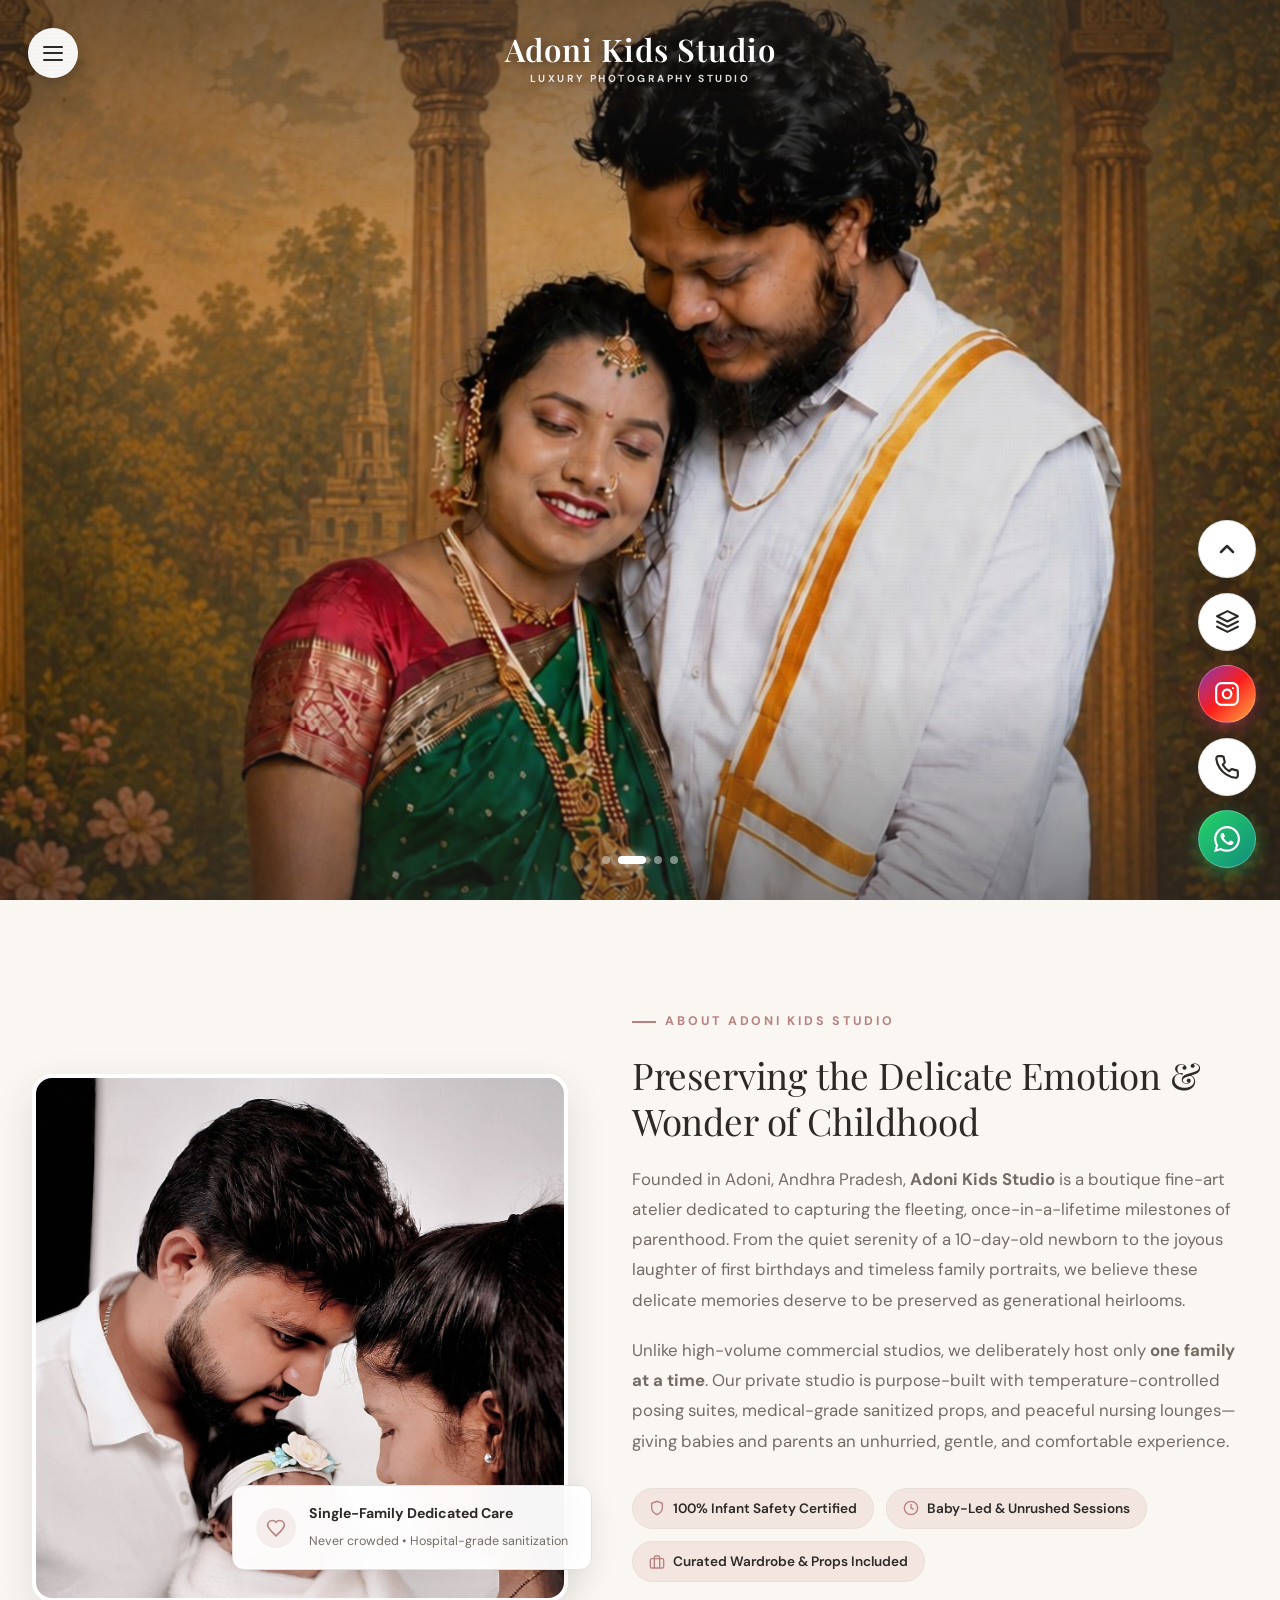
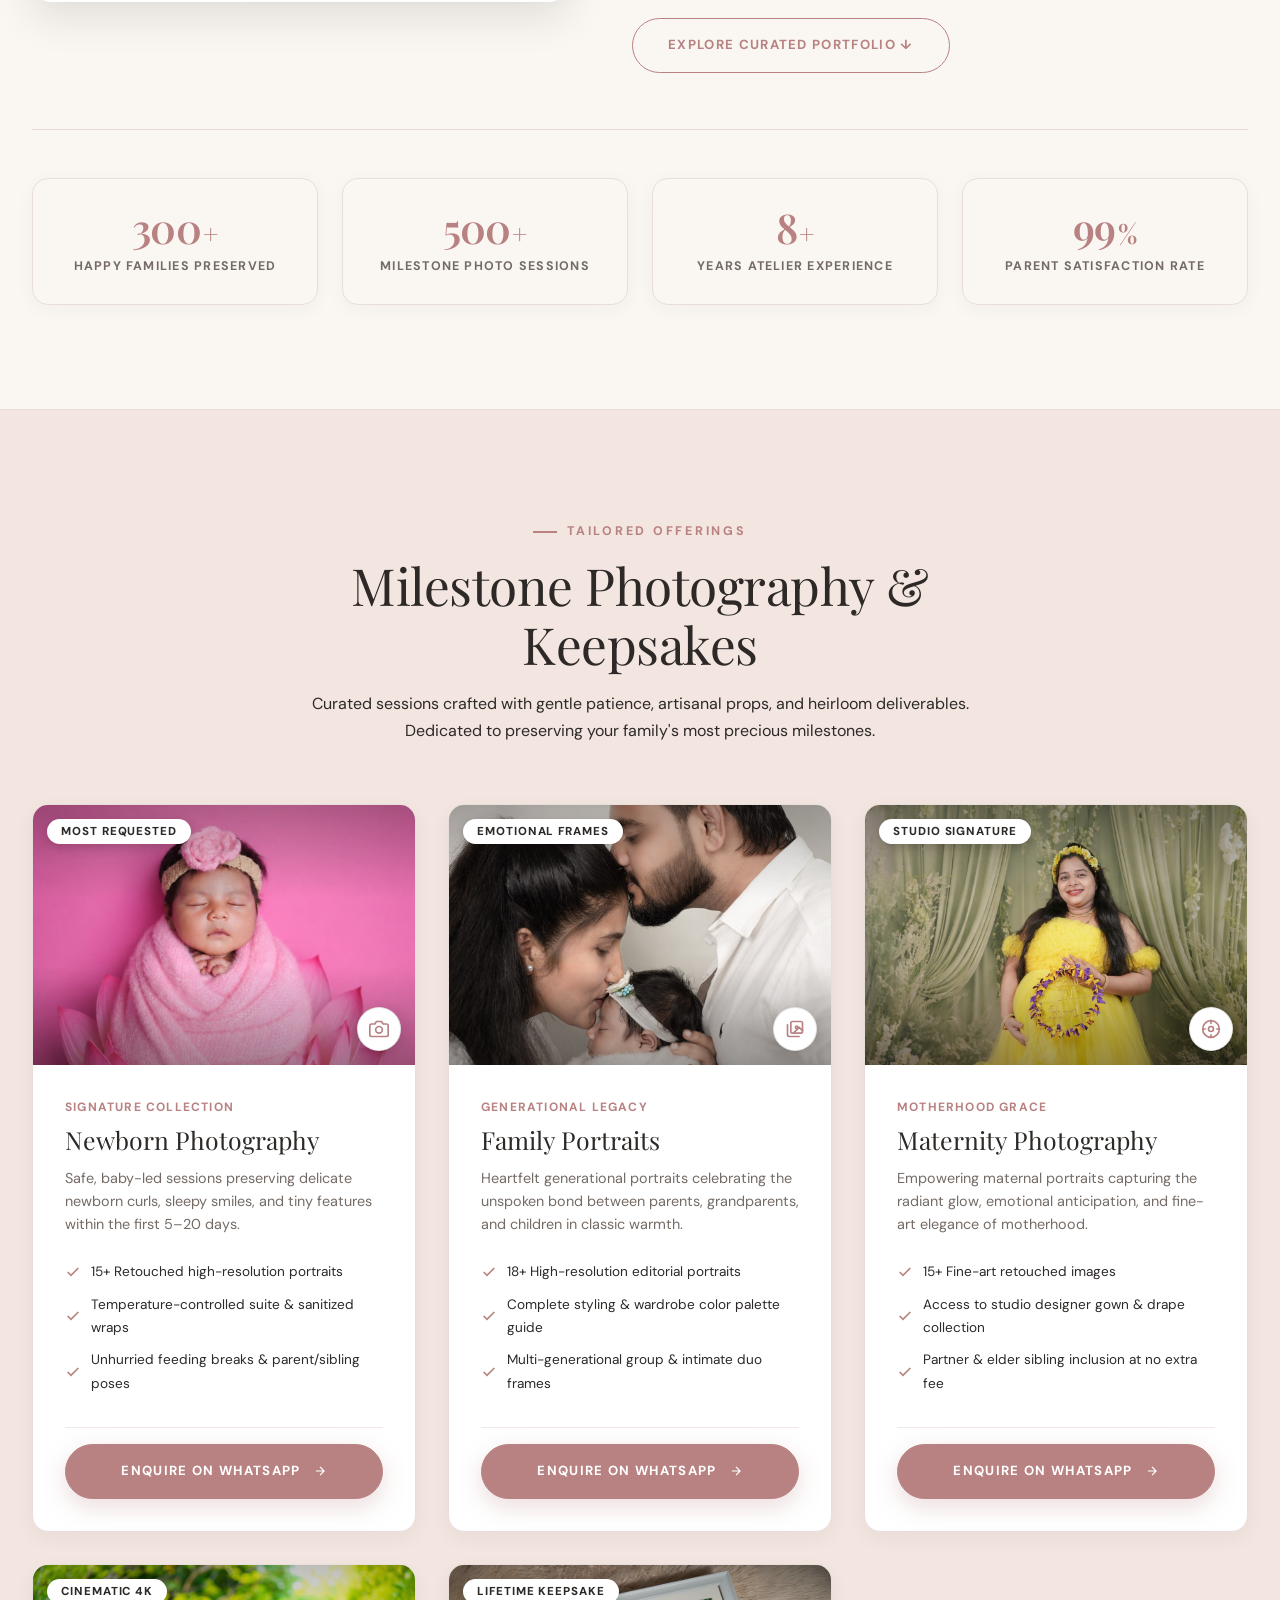
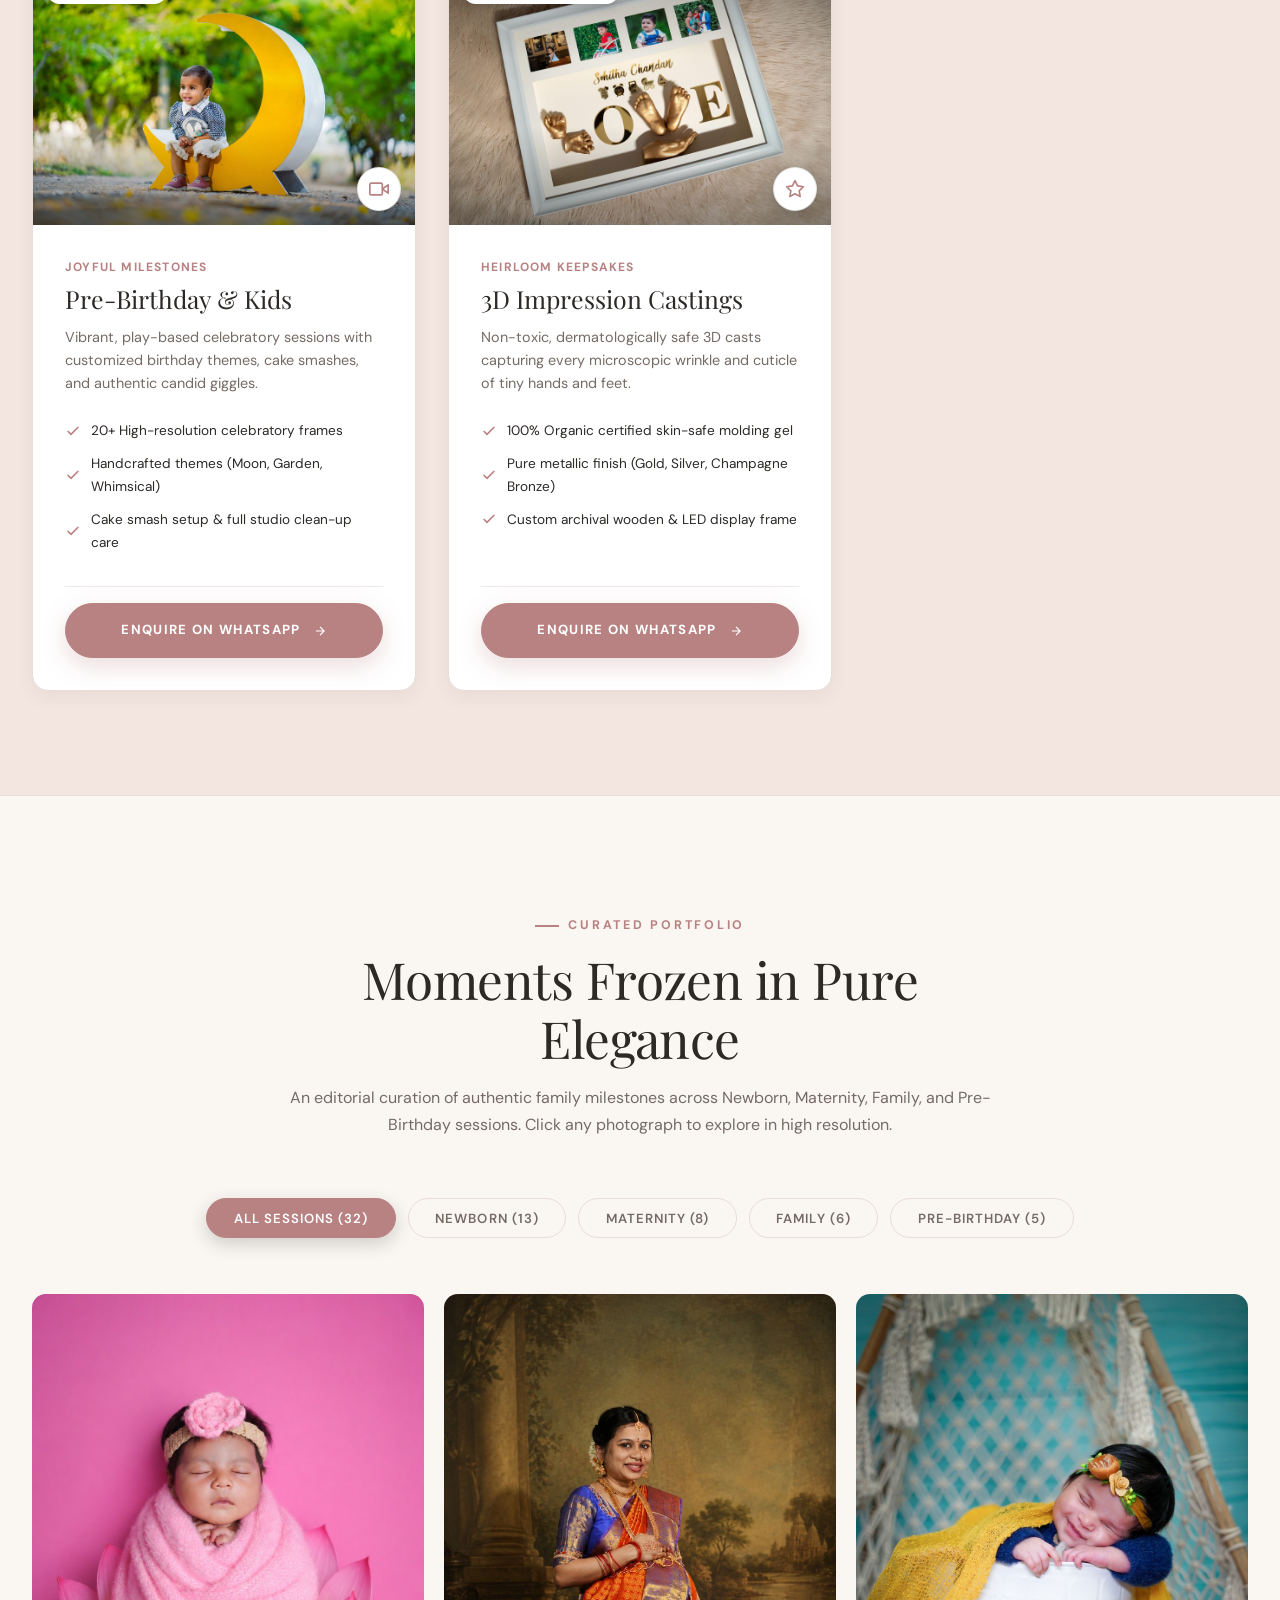
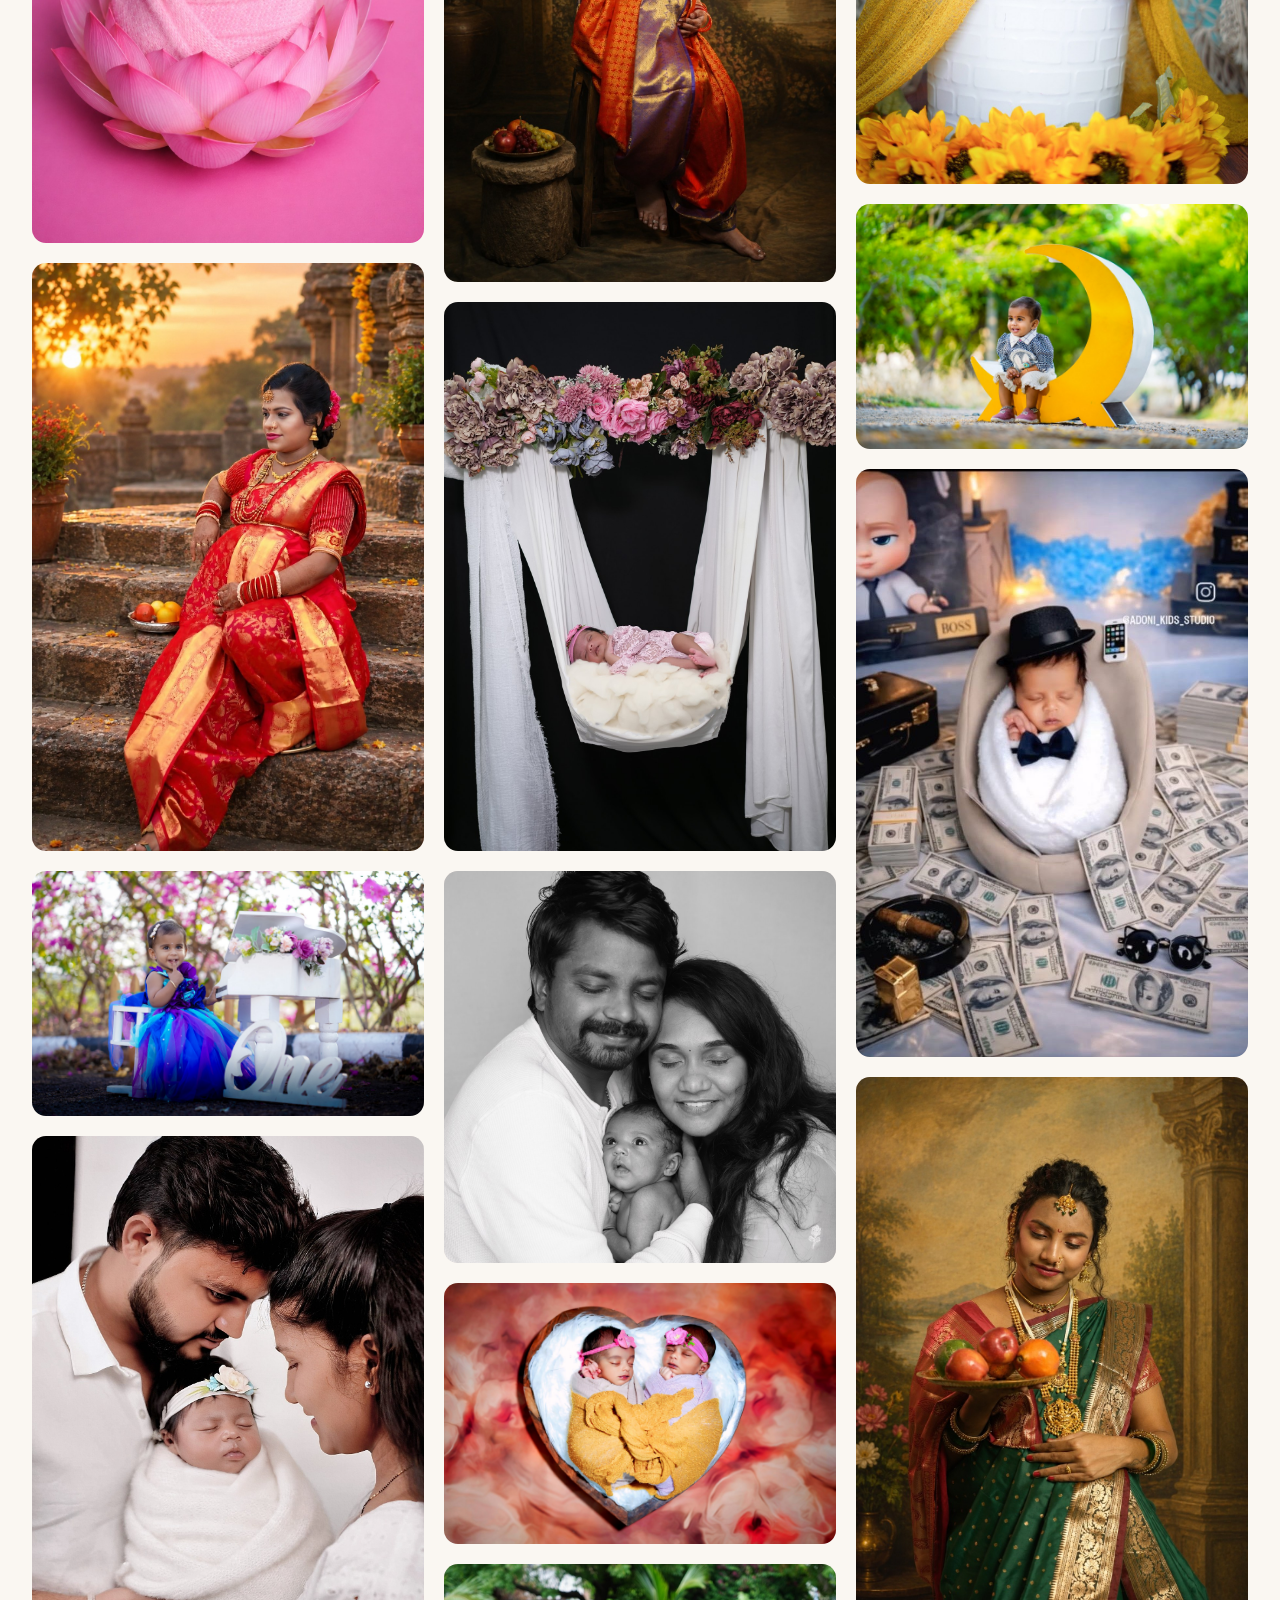
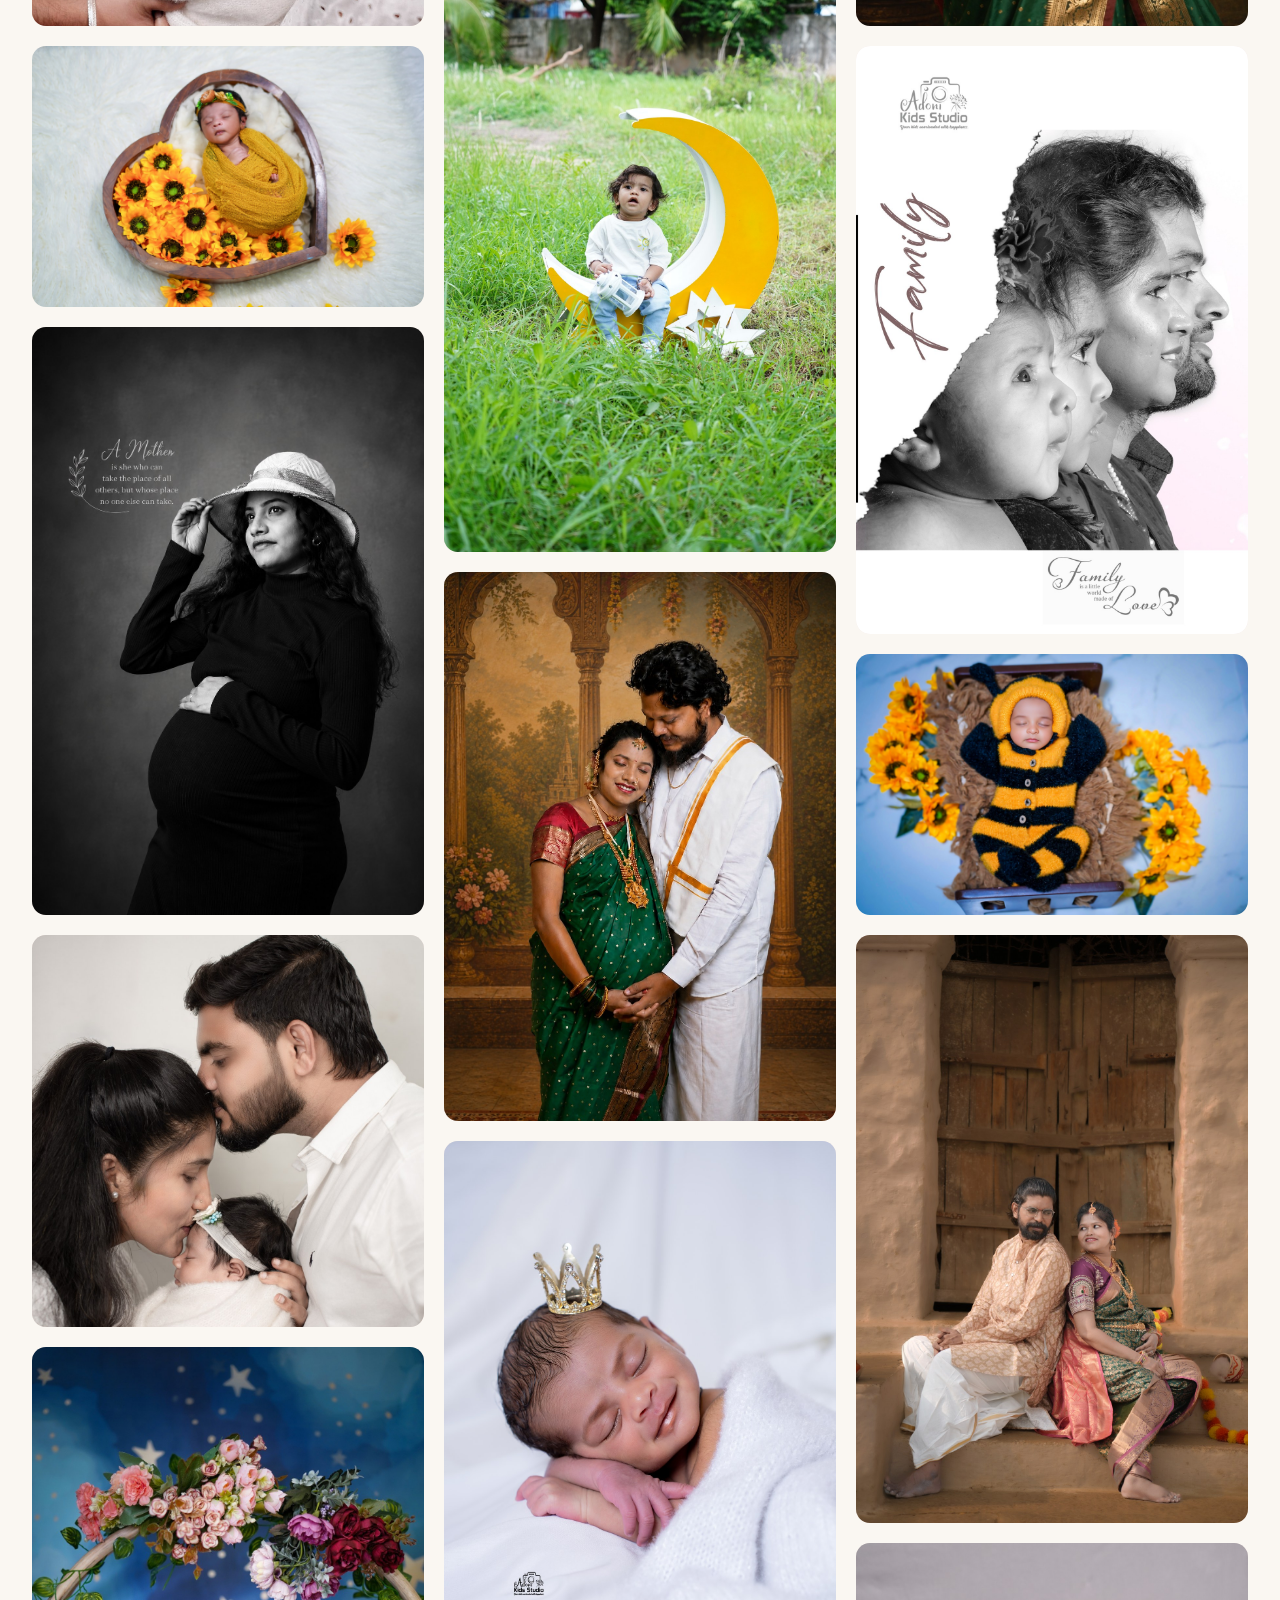
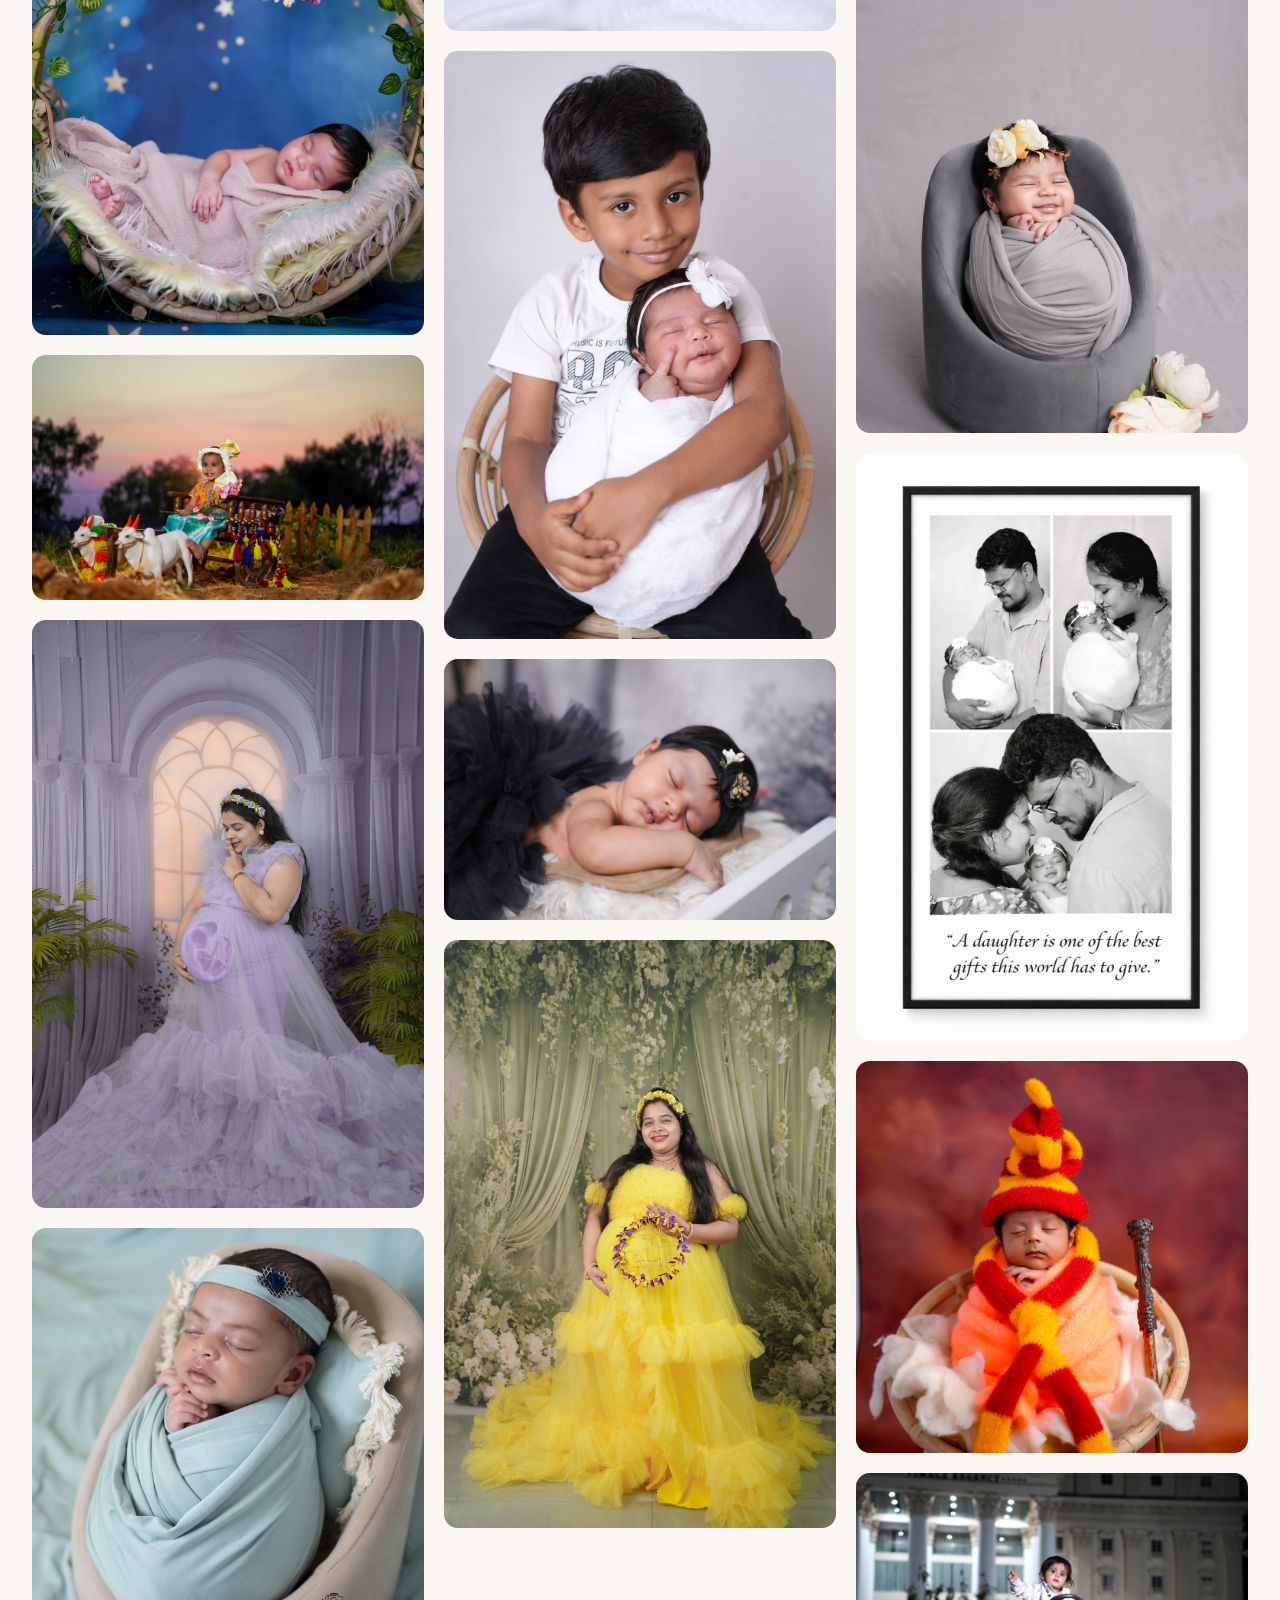
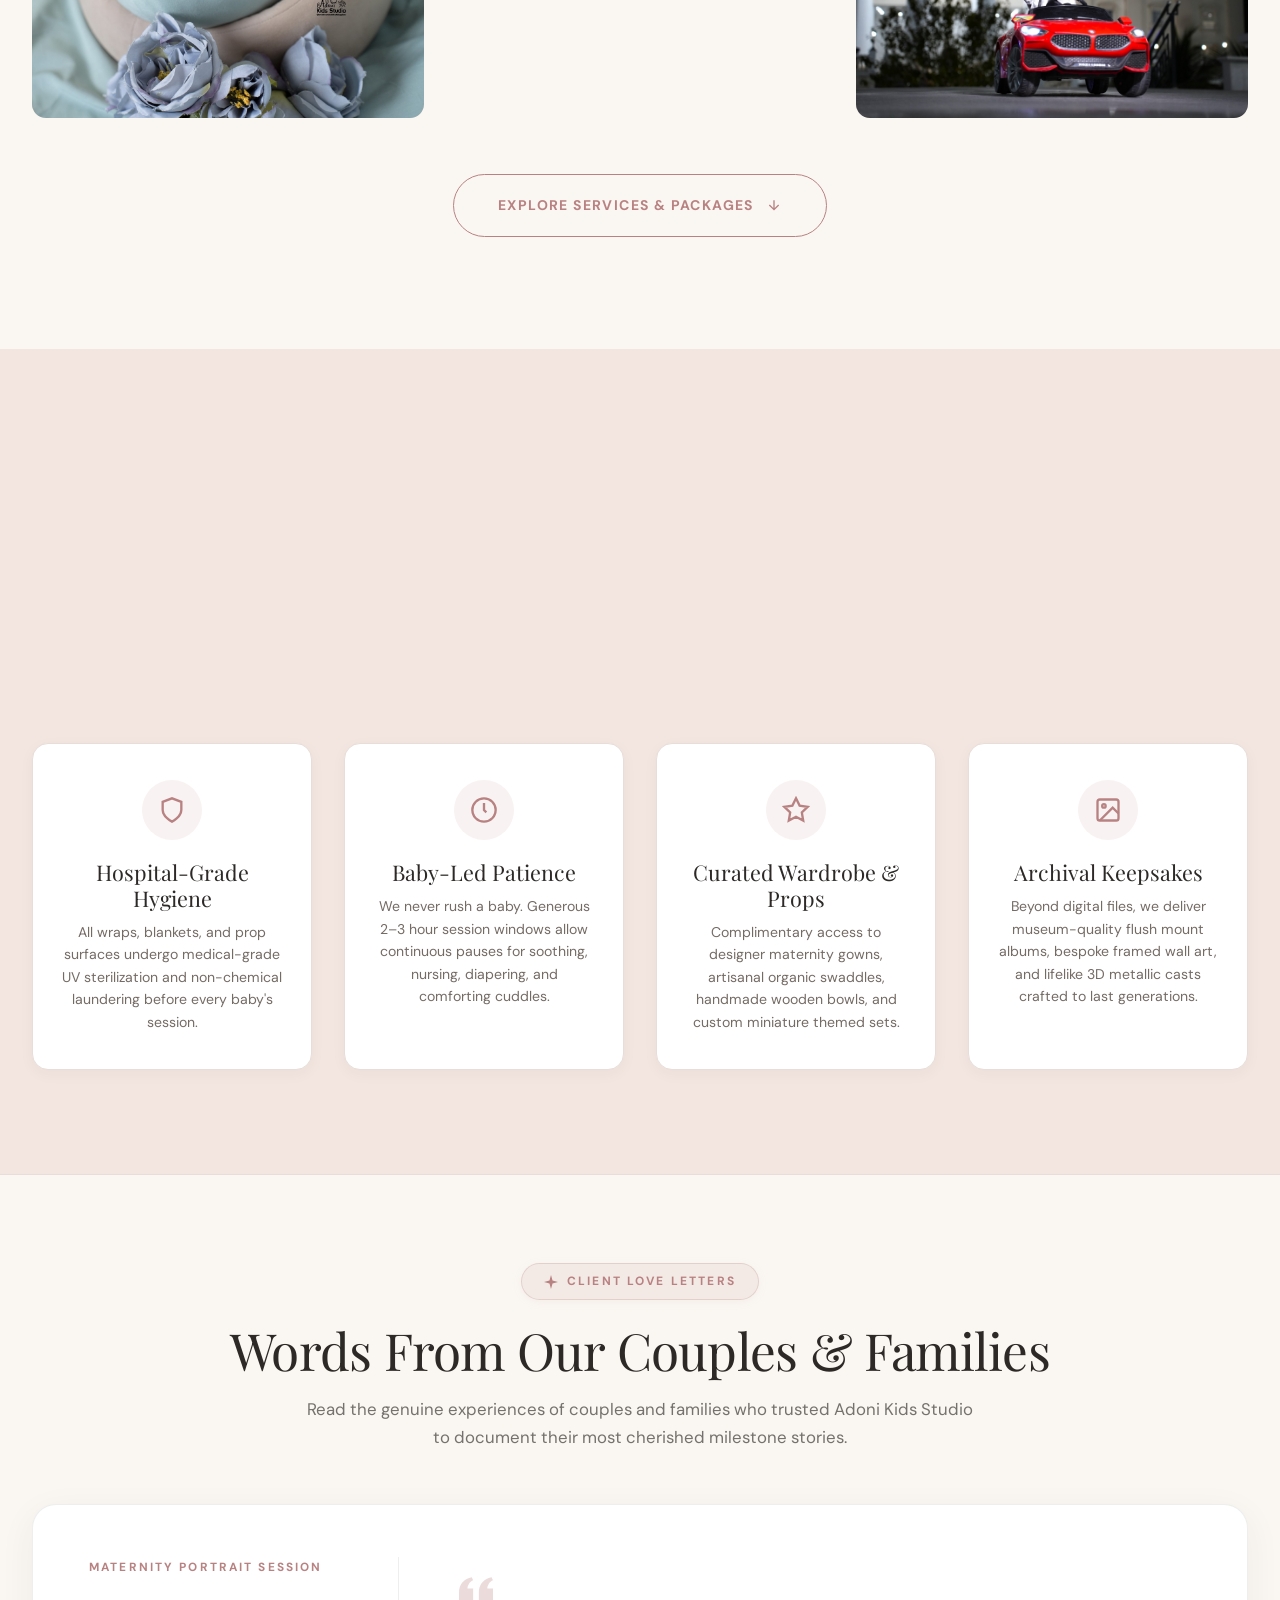
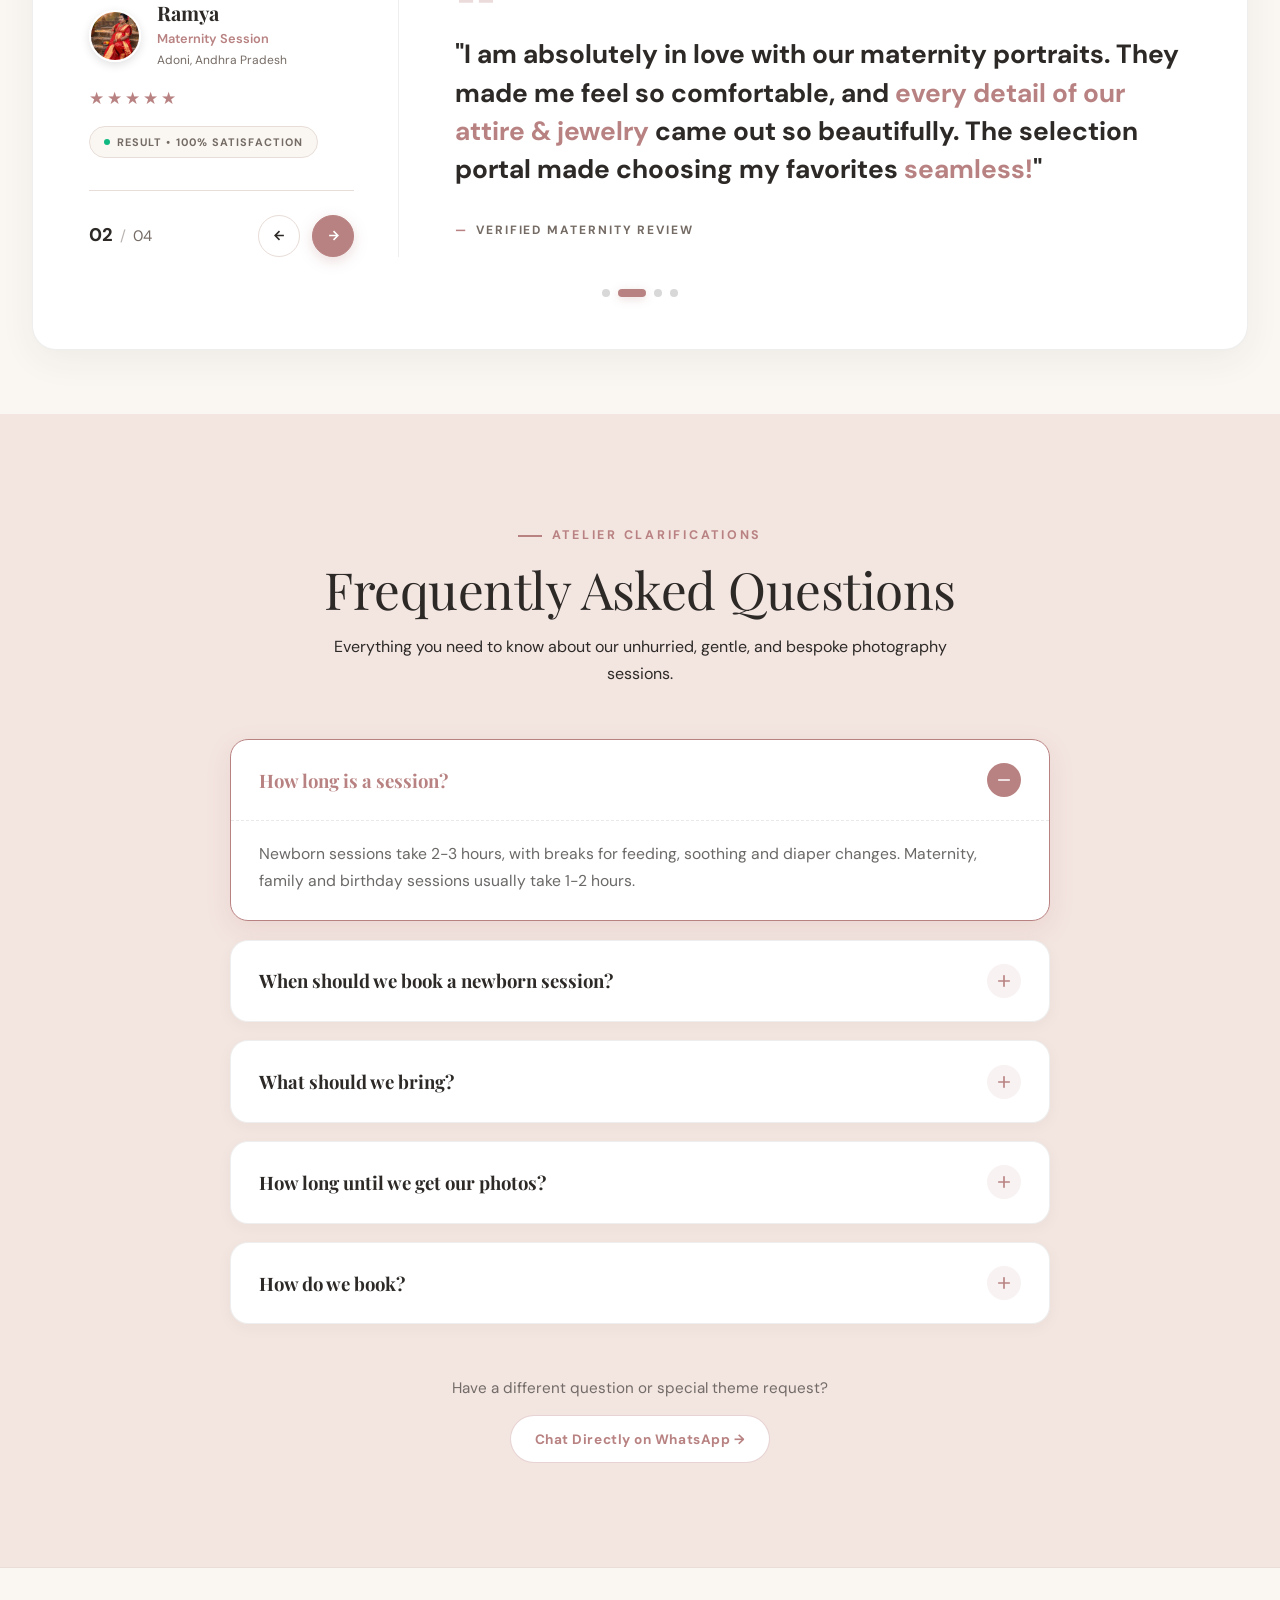
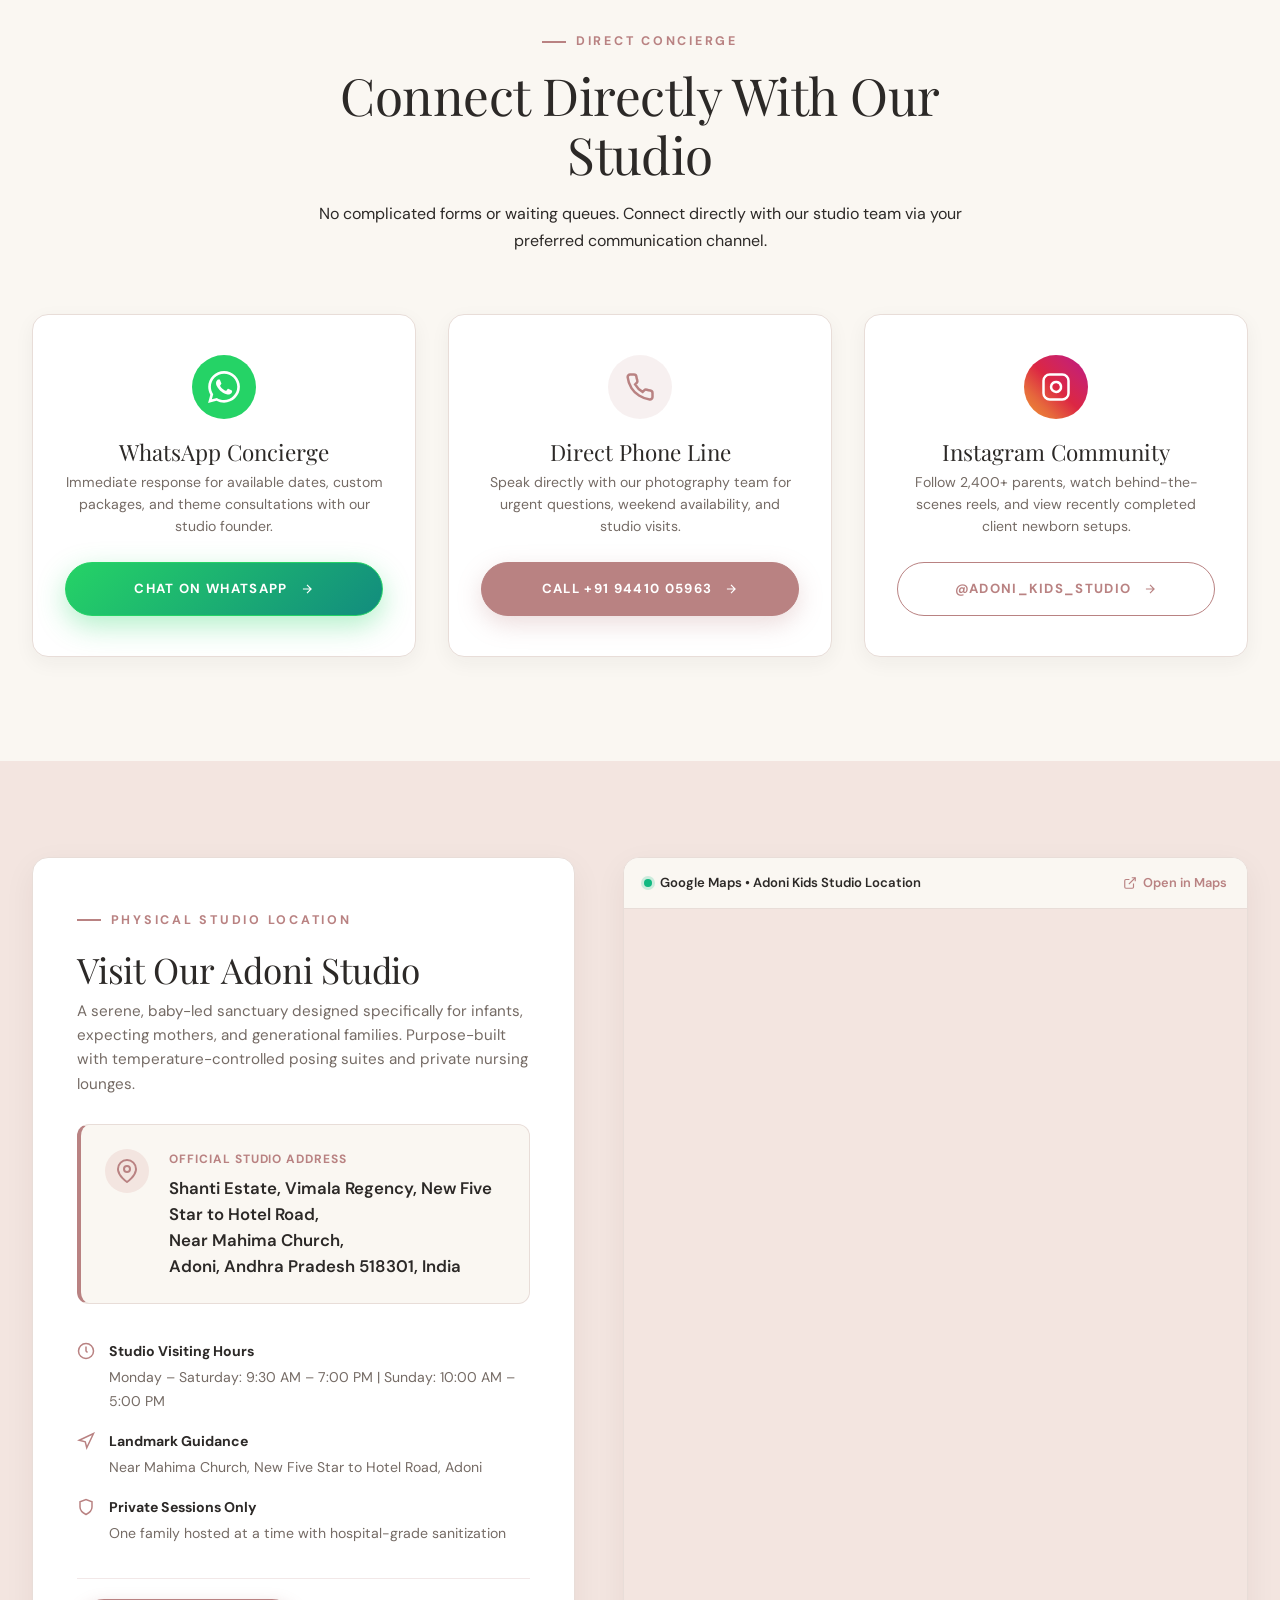
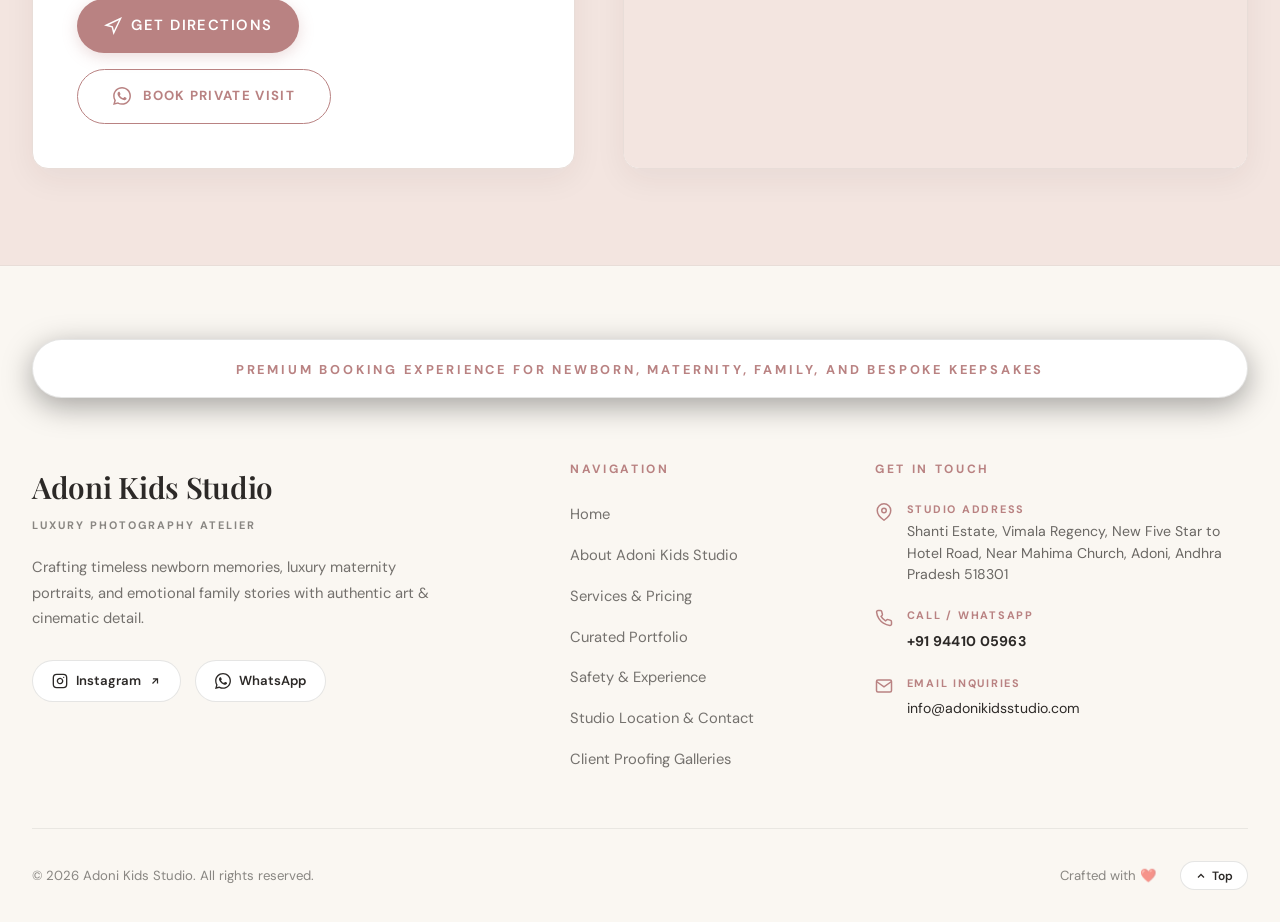
==== commit 3107f69d: "Comprehensive SEO optimization: homepage H1, title, structured data, canonicals, and sitemap" ====
--- a/index.html
+++ b/index.html
@@ -5,10 +5,10 @@
   <meta name="viewport" content="width=device-width, initial-scale=1.0">
   
   <!-- Primary SEO Meta Tags -->
-  <title>Adoni Kids Studio | Best Newborn, Baby, Maternity &amp; Family Photography in Adoni</title>
-  <meta name="title" content="Adoni Kids Studio | Best Newborn, Baby, Maternity &amp; Family Photography in Adoni">
-  <meta name="description" content="Adoni Kids Studio is the premier luxury photography atelier in Adoni, AP. Specializing in newborn baby shoots, maternity glow, family portraits, 1st birthdays &amp; bespoke 3D hand/foot castings. Book via WhatsApp: +91 94410 05963.">
-  <meta name="keywords" content="newborn photography adoni, baby photoshoot adoni, maternity photography adoni, family portrait studio adoni, kids photography kurnool, 3d hand casting adoni, best baby photographer andhra pradesh, adoni kids studio, baby photoshoot mantralayam, baby photoshoot yemmiganur">
+  <title>Adoni Kids Studio | Newborn, Maternity &amp; Kids Photography in Adoni</title>
+  <meta name="title" content="Adoni Kids Studio | Newborn, Maternity &amp; Kids Photography in Adoni">
+  <meta name="description" content="Adoni Kids Studio is the premier luxury photography studio in Adoni, Andhra Pradesh. Specializing in newborn baby shoots, maternity portraits, 1st birthdays, and fine-art family memories.">
+  <meta name="keywords" content="adoni kids studio, newborn photography adoni, baby photoshoot adoni, maternity photography adoni, family portrait studio adoni, kids photography kurnool, 3d hand casting adoni, best baby photographer andhra pradesh, baby photoshoot mantralayam, baby photoshoot yemmiganur">
   <meta name="author" content="Adoni Kids Studio">
   <meta name="robots" content="index, follow, max-image-preview:large, max-snippet:-1, max-video-preview:-1">
   <link rel="canonical" href="https://adonikidstudio.netlify.app/">
@@ -23,8 +23,8 @@
   <meta property="og:type" content="website">
   <meta property="og:site_name" content="Adoni Kids Studio">
   <meta property="og:url" content="https://adonikidstudio.netlify.app/">
-  <meta property="og:title" content="Adoni Kids Studio | Best Newborn, Baby, Maternity &amp; Family Photography in Adoni">
-  <meta property="og:description" content="Adoni's premier luxury atelier for newborn baby shoots, maternity portraits, family photography, 1st birthdays, and bespoke 3D life-castings.">
+  <meta property="og:title" content="Adoni Kids Studio | Newborn, Maternity &amp; Kids Photography in Adoni">
+  <meta property="og:description" content="Adoni Kids Studio is the premier luxury photography studio in Adoni, Andhra Pradesh. Specializing in newborn baby shoots, maternity portraits, 1st birthdays, and fine-art family memories.">
   <meta property="og:image" content="https://adonikidstudio.netlify.app/assets/images/og-cover.jpg">
   <meta property="og:image:width" content="1200">
   <meta property="og:image:height" content="630">
@@ -34,8 +34,8 @@
   <!-- Twitter Card Meta Tags -->
   <meta name="twitter:card" content="summary_large_image">
   <meta name="twitter:url" content="https://adonikidstudio.netlify.app/">
-  <meta name="twitter:title" content="Adoni Kids Studio | Best Newborn, Baby, Maternity &amp; Family Photography in Adoni">
-  <meta name="twitter:description" content="Adoni's premier luxury atelier for newborn baby shoots, maternity portraits, family photography, 1st birthdays, and bespoke 3D life-castings.">
+  <meta name="twitter:title" content="Adoni Kids Studio | Newborn, Maternity &amp; Kids Photography in Adoni">
+  <meta name="twitter:description" content="Adoni Kids Studio is the premier luxury photography studio in Adoni, Andhra Pradesh. Specializing in newborn baby shoots, maternity portraits, 1st birthdays, and fine-art family memories.">
   <meta name="twitter:image" content="https://adonikidstudio.netlify.app/assets/images/og-cover.jpg">
 
   <!-- Favicon -->
@@ -51,13 +51,73 @@
     "@context": "https://schema.org",
     "@graph": [
       {
-        "@type": "PhotographyBusiness",
+        "@type": "WebSite",
+        "@id": "https://adonikidstudio.netlify.app/#website",
+        "url": "https://adonikidstudio.netlify.app/",
+        "name": "Adoni Kids Studio",
+        "alternateName": [
+          "Adoni Kids Studio Photography",
+          "Adoni Kids Photography"
+        ],
+        "description": "Premier luxury newborn, maternity, baby milestone, and family photography studio in Adoni, Andhra Pradesh.",
+        "inLanguage": "en-IN",
+        "publisher": {
+          "@id": "https://adonikidstudio.netlify.app/#business"
+        }
+      },
+      {
+        "@type": "ItemList",
+        "@id": "https://adonikidstudio.netlify.app/#sitenav",
+        "name": "Adoni Kids Studio Navigation",
+        "itemListElement": [
+          {
+            "@type": "SiteNavigationElement",
+            "position": 1,
+            "name": "About Studio",
+            "description": "Founder story, gentle baby-led philosophy, and certified infant safety standards.",
+            "url": "https://adonikidstudio.netlify.app/about.html"
+          },
+          {
+            "@type": "SiteNavigationElement",
+            "position": 2,
+            "name": "Services & Pricing",
+            "description": "Photography collections for newborn, maternity, family, pre-birthday & 3D castings.",
+            "url": "https://adonikidstudio.netlify.app/services.html"
+          },
+          {
+            "@type": "SiteNavigationElement",
+            "position": 3,
+            "name": "Curated Portfolio",
+            "description": "Browse fine-art galleries of newborn, maternity, kids, and family photoshoots.",
+            "url": "https://adonikidstudio.netlify.app/portfolio.html"
+          },
+          {
+            "@type": "SiteNavigationElement",
+            "position": 4,
+            "name": "Studio Experience",
+            "description": "Temperature-controlled suites, sanitized props, and interactive investment estimator.",
+            "url": "https://adonikidstudio.netlify.app/experience.html"
+          },
+          {
+            "@type": "SiteNavigationElement",
+            "position": 5,
+            "name": "Contact & Location",
+            "description": "Studio directions at Shanti Estate, Hotel Road, Adoni and WhatsApp concierge.",
+            "url": "https://adonikidstudio.netlify.app/contact.html"
+          }
+        ]
+      },
+      {
+        "@type": ["PhotographyBusiness", "LocalBusiness", "Organization"],
         "@id": "https://adonikidstudio.netlify.app/#business",
         "name": "Adoni Kids Studio",
         "alternateName": "Adoni Kids Photography Studio",
         "url": "https://adonikidstudio.netlify.app/",
         "logo": "https://adonikidstudio.netlify.app/assets/images/favicon.svg",
         "image": "https://adonikidstudio.netlify.app/assets/images/og-cover.jpg",
+        "isPartOf": {
+          "@id": "https://adonikidstudio.netlify.app/#website"
+        },
         "telephone": "+919441005963",
         "email": "info@adonikidsstudio.com",
         "priceRange": "₹₹",
@@ -378,8 +438,8 @@
       <div class="hero-minimal-foreground" aria-label="Hero Foreground Navigation">
         
         <!-- 1. Upper-Center Tasteful Studio Logo -->
-        <a href="#hero" class="hero-center-logo" aria-label="Adoni Kids Studio Homepage">
-          <span class="hero-logo-title">Adoni Kids Studio</span>
+        <a href="#hero" class="hero-center-logo" aria-label="Adoni Kids Studio | Newborn, Maternity &amp; Kids Photography in Adoni">
+          <h1 class="hero-logo-title">Adoni Kids Studio</h1>
           <span class="hero-logo-subtitle">Luxury Photography Studio</span>
         </a>
 
@@ -1645,13 +1705,13 @@
         <div class="footer-col-nav">
           <h4 class="footer-heading-gold">Navigation</h4>
           <ul class="footer-simple-links">
-            <li><a href="#hero">Home</a></li>
-            <li><a href="#services">Services</a></li>
-            <li><a href="#portfolio">Portfolio</a></li>
-            <li><a href="#about">About Us</a></li>
-            <li><a href="#experience">Why Choose Us</a></li>
-            <li><a href="#faq">FAQ</a></li>
-            <li><a href="#contact">Contact</a></li>
+            <li><a href="https://adonikidstudio.netlify.app/">Home</a></li>
+            <li><a href="about.html">About Adoni Kids Studio</a></li>
+            <li><a href="services.html">Services &amp; Pricing</a></li>
+            <li><a href="portfolio.html">Curated Portfolio</a></li>
+            <li><a href="experience.html">Safety &amp; Experience</a></li>
+            <li><a href="contact.html">Studio Location &amp; Contact</a></li>
+            <li><a href="client-galleries.html">Client Proofing Galleries</a></li>
           </ul>
         </div>
 
@@ -1679,7 +1739,7 @@
               <svg width="18" height="18" viewBox="0 0 24 24" fill="none" stroke="currentColor" stroke-width="2" class="gold-icon"><path d="M4 4h16c1.1 0 2 .9 2 2v12c0 1.1-.9 2-2 2H4c-1.1 0-2-.9-2-2V6c0-1.1.9-2 2-2z"/><polyline points="22,6 12,13 2,6"/></svg>
               <div>
                 <span class="contact-label-gold">EMAIL INQUIRIES</span>
-                <a href="mailto:info@mysite.com">info@mysite.com</a>
+                <a href="mailto:info@adonikidsstudio.com">info@adonikidsstudio.com</a>
               </div>
             </div>
           </div>
--- a/css/style.css
+++ b/css/style.css
@@ -2,50 +2,52 @@
    ADONI KIDS STUDIO — Core Design System & Global Styles
    Luxury Newborn, Maternity, Kids & Family Photography Studio
    Color Palette:
-   - Background: #FAFAF7 (Warm off-white)
-   - Cards and surfaces: #FFFFFF (Clean crisp white)
-   - Alternate sections: #F0EDE6 (Warm oatmeal / sand greige)
-   - Text and headings: #111111 (Deep rich charcoal black)
-   - Accent / Buttons: #B98282 (Signature Dusty Rose)
+   - Primary Background: Warm Cream (#FAF7F2)
+   - Secondary Surfaces & Subtle Contrast: Soft Blush (#F3E5E0)
+   - Primary Typography & Dark Surfaces: Warm Charcoal (#2C2927)
+   - Muted Body Text & Structural Borders: Taupe (#756B65)
+   - Primary CTA & Accent: Dusty Rose (#B98282 → Hover #A56F6F)
+   - Heirloom & Milestone Touch: Champagne (#C9A98A)
+   - Clean Card Surfaces: White (#FFFFFF)
    ========================================================================== */
 
 @import url('https://fonts.googleapis.com/css2?family=DM+Sans:ital,opsz,wght@0,9..40,100..1000;1,9..40,100..1000&family=Playfair+Display:ital,wght@0,400..900;1,400..900&display=swap');
 
 :root {
-  /* Signature Dusty Rose Accent System */
-  --color-primary: #B98282;          /* Signature Dusty Rose */
+  /* Exact User Color Palette */
+  --color-primary: #B98282;          /* Primary CTA: Dusty Rose */
   --color-primary-hover: #A56F6F;    /* Deeper Dusty Rose Hover */
   --color-primary-light: rgba(185, 130, 130, 0.10); /* Soft Dusty Rose Tint */
   --color-primary-glow: rgba(185, 130, 130, 0.28);
   
-  --color-bg-primary: #FAFAF7;       /* Background: Warm Minimal Off-White */
-  --color-bg-secondary: #F0EDE6;     /* Alternate Sections: Warm Greige */
-  --color-bg-card: #FFFFFF;          /* Cards and surfaces: Pure Crisp White */
-  --color-bg-card-subtle: #FAFAF7;   /* Subtle Surface */
-  --color-bg-dark: #111111;          /* Deep Black Underlay */
-  --color-bg-dark-card: #FFFFFF;     /* Pure White Card */
-  --color-bg-cinematic: #111111;     /* Fullscreen Dark Underlay */
+  --color-bg-primary: #FAF7F2;       /* Primary Background: Warm Cream */
+  --color-bg-secondary: #F3E5E0;     /* Secondary Surfaces: Soft Blush */
+  --color-bg-card: #FFFFFF;          /* Clean Card Surfaces: Pure White */
+  --color-bg-card-subtle: #FAF7F2;   /* Subtle Warm Cream Tint */
+  --color-bg-dark: #2C2927;          /* Dark Surfaces: Warm Charcoal */
+  --color-bg-dark-card: #383431;     /* Warm Charcoal Card */
+  --color-bg-cinematic: #211D1B;     /* Cinematic Near-Dark */
   
-  --color-text-main: #111111;        /* Text & Headings: Deep Rich Black */
-  --color-text-muted: rgba(17, 17, 17, 0.65); /* Elegant Muted Body */
-  --color-text-light: rgba(17, 17, 17, 0.45); /* Soft Subtext */
-  --color-text-inverse: #FFFFFF;     /* Pure White on Dark */
+  --color-text-main: #2C2927;        /* Primary Typography: Warm Charcoal */
+  --color-text-muted: #756B65;       /* Muted Body Text: Taupe */
+  --color-text-light: #9B918B;       /* Soft Taupe Neutral */
+  --color-text-inverse: #FAF7F2;     /* Warm Cream on Dark */
   
-  /* Dusty Rose Accents (Replacing harsh black with soft dusty rose) */
+  /* Signature Accents */
   --color-accent: #B98282;           /* Dusty Rose Primary Accent */
   --color-accent-hover: #A56F6F;     /* Dusty Rose Hover */
   --color-accent-light: rgba(185, 130, 130, 0.10);
-  --color-rose-glow: #B98282;        /* Dusty Rose Glow */
-  --color-rose-subtle: #B98282;      /* Dusty Rose Subtle */
-  --color-champagne: #B98282;        /* Dusty Rose Accent */
-  --color-champagne-light: rgba(185, 130, 130, 0.10);
-  --color-champagne-dark: #A56F6F;
-  --color-blush: rgba(185, 130, 130, 0.12);
-  --color-gold: #B98282;
+  --color-champagne: #C9A98A;        /* Heirloom Touch: Champagne */
+  --color-champagne-light: #F6F0EA;  /* Champagne Wash */
+  --color-champagne-dark: #A88768;   /* Deep Champagne */
+  --color-gold: #C9A98A;             /* Champagne Gold */
+  --color-blush: #F3E5E0;            /* Soft Blush */
+  --color-rose-glow: #B98282;
+  --color-rose-subtle: #B98282;
   
   /* Borders & Dividers */
-  --color-border: rgba(17, 17, 17, 0.10);
-  --color-border-subtle: rgba(185, 130, 130, 0.20);
+  --color-border: #E8DDD8;           /* Structural Borders: Soft Taupe/Blush */
+  --color-border-subtle: rgba(185, 130, 130, 0.18);
   --color-border-hover: rgba(185, 130, 130, 0.45);
   --color-border-dark: rgba(255, 255, 255, 0.12);
 
@@ -54,12 +56,12 @@
   --font-sans: 'DM Sans', -apple-system, BlinkMacSystemFont, 'Segoe UI', Roboto, sans-serif;
 
   /* Diffused Luxury Shadows */
-  --shadow-subtle: 0 4px 20px rgba(17, 17, 17, 0.04);
-  --shadow-card: 0 10px 32px rgba(17, 17, 17, 0.06);
-  --shadow-hover: 0 16px 40px rgba(17, 17, 17, 0.10);
+  --shadow-subtle: 0 4px 20px rgba(44, 41, 39, 0.04);
+  --shadow-card: 0 10px 32px rgba(44, 41, 39, 0.06);
+  --shadow-hover: 0 16px 40px rgba(44, 41, 39, 0.10);
   --shadow-primary: 0 10px 28px rgba(185, 130, 130, 0.28);
   --shadow-accent: 0 10px 28px rgba(185, 130, 130, 0.28);
-  --shadow-champagne: 0 10px 28px rgba(185, 130, 130, 0.25);
+  --shadow-champagne: 0 10px 28px rgba(201, 169, 138, 0.28);
 
   /* Transitions */
   --transition-smooth: all 0.4s cubic-bezier(0.16, 1, 0.3, 1);
@@ -400,9 +402,9 @@
 }
 
 .badge-champagne {
-  background: rgba(185, 130, 130, 0.12);
-  border: 1px solid rgba(185, 130, 130, 0.28);
-  color: var(--color-accent);
+  background: rgba(201, 169, 138, 0.20);
+  border: 1px solid rgba(201, 169, 138, 0.40);
+  color: #A88768;
 }
 
 /* Responsive Breakpoints */
--- a/css/components.css
+++ b/css/components.css
@@ -2,10 +2,10 @@
    ADONI KIDS STUDIO — Component Styles
    Header, Hero, Editorial Gallery, Spotlights, Modals, Forms & Footer
    Color Palette:
-   Background: #FAFAF7 — Warm Off-White
-   Text & Headings: #111111 — Deep Charcoal Black
+   Background: #FAF7F2 — Warm Off-White
+   Text & Headings: #2C2927 — Deep Charcoal Black
    Cards & Surfaces: #FFFFFF — Clean White
-   Alternate Sections: #F0EDE6 — Warm Greige
+   Alternate Sections: #F3E5E0 — Warm Greige
    Accent / Buttons: #B98282 — Signature Dusty Rose
    ========================================================================== */
 
@@ -116,7 +116,7 @@
   border-radius: 50%;
   background: #FFFFFF;
   border: 1px solid var(--color-border);
-  box-shadow: 0 4px 14px rgba(17, 17, 17, 0.08);
+  box-shadow: 0 4px 14px rgba(44, 41, 39, 0.08);
   cursor: pointer;
   padding: 0;
   color: var(--color-text-main);
@@ -130,7 +130,7 @@
 
 .mobile-toggle:hover {
   transform: translateY(-2px);
-  box-shadow: 0 6px 20px rgba(17, 17, 17, 0.12);
+  box-shadow: 0 6px 20px rgba(44, 41, 39, 0.12);
   border-color: var(--color-primary);
 }
 
@@ -169,10 +169,10 @@
   max-width: 360px;
   height: 100vh;
   height: 100dvh;
-  background-color: var(--color-bg-primary, #FAFAF7);
+  background-color: var(--color-bg-primary, #FAF7F2);
   z-index: 2100;
   padding: 2.25rem 1.75rem 2rem 1.75rem;
-  box-shadow: 15px 0 50px rgba(17, 17, 17, 0.15);
+  box-shadow: 15px 0 50px rgba(44, 41, 39, 0.15);
   display: flex;
   flex-direction: column;
   justify-content: space-between;
@@ -189,7 +189,7 @@
 .mobile-backdrop {
   position: fixed;
   inset: 0;
-  background-color: rgba(17, 17, 17, 0.55);
+  background-color: rgba(44, 41, 39, 0.55);
   backdrop-filter: blur(6px);
   -webkit-backdrop-filter: blur(6px);
   z-index: 2050;
@@ -233,7 +233,7 @@
   font-weight: 800;
   letter-spacing: 0.2em;
   text-transform: uppercase;
-  color: rgba(17, 17, 17, 0.5);
+  color: rgba(44, 41, 39, 0.5);
   margin-top: 3px;
 }
 
@@ -247,7 +247,7 @@
   display: flex;
   align-items: center;
   justify-content: center;
-  color: #111111;
+  color: #2C2927;
   cursor: pointer;
   transition: all 0.25s ease;
   outline: none;
@@ -270,7 +270,7 @@
   font-weight: 700;
   letter-spacing: 0.22em;
   text-transform: uppercase;
-  color: rgba(17, 17, 17, 0.45);
+  color: rgba(44, 41, 39, 0.45);
   margin-bottom: 1.15rem;
 }
 
@@ -305,7 +305,7 @@
   align-items: center;
   justify-content: center;
   background: transparent;
-  color: #111111;
+  color: #2C2927;
   flex-shrink: 0;
   transition: all 0.25s ease;
 }
@@ -320,7 +320,7 @@
   font-family: var(--font-sans);
   font-size: 1.02rem;
   font-weight: 600;
-  color: #111111;
+  color: #2C2927;
   margin-left: 0.9rem;
   flex: 1;
   transition: color 0.2s ease;
@@ -339,7 +339,7 @@
 
 /* Hover state for inactive items */
 .drawer-nav-item:hover {
-  background: #F0EDE6;
+  background: #F3E5E0;
   transform: translateX(4px);
 }
 
@@ -423,17 +423,17 @@
   gap: 0.75rem;
   width: 100%;
   padding: 0.95rem 1.25rem;
-  background: #F0EDE6;
-  border: 1px solid rgba(17, 17, 17, 0.12);
+  background: #F3E5E0;
+  border: 1px solid rgba(44, 41, 39, 0.12);
   border-radius: 16px;
-  color: #111111;
+  color: #2C2927;
   text-decoration: none;
   font-family: var(--font-sans);
   font-size: 0.85rem;
   font-weight: 800;
   letter-spacing: 0.1em;
   text-transform: uppercase;
-  box-shadow: 0 4px 18px rgba(17, 17, 17, 0.06);
+  box-shadow: 0 4px 18px rgba(44, 41, 39, 0.06);
   transition: all 0.25s ease;
   box-sizing: border-box;
 }
@@ -476,7 +476,7 @@
   height: 100vh;
   min-height: 100dvh;
   overflow: hidden;
-  background-color: #111111;
+  background-color: #2C2927;
   padding: 0;
 }
 
@@ -558,10 +558,10 @@
   height: 100%;
   background: linear-gradient(
     180deg,
-    rgba(17, 17, 17, 0.45) 0%,
-    rgba(17, 17, 17, 0.08) 25%,
-    rgba(17, 17, 17, 0.08) 75%,
-    rgba(17, 17, 17, 0.52) 100%
+    rgba(44, 41, 39, 0.45) 0%,
+    rgba(44, 41, 39, 0.08) 25%,
+    rgba(44, 41, 39, 0.08) 75%,
+    rgba(44, 41, 39, 0.52) 100%
   );
   pointer-events: none;
   z-index: 2;
@@ -612,7 +612,7 @@
   display: block;
   width: 20px;
   height: 2px;
-  background-color: #111111;
+  background-color: #2C2927;
   border-radius: 2px;
   transition: transform 0.25s ease, opacity 0.25s ease;
 }
@@ -637,6 +637,8 @@
 }
 
 .hero-logo-title {
+  margin: 0;
+  padding: 0;
   font-family: var(--font-serif);
   font-size: clamp(1.45rem, 2.8vw, 1.95rem);
   font-weight: 600;
@@ -768,7 +770,7 @@
   background-color: var(--color-primary);
   color: #FFFFFF;
   border-color: var(--color-primary);
-  box-shadow: 0 6px 18px rgba(17, 17, 17, 0.2);
+  box-shadow: 0 6px 18px rgba(44, 41, 39, 0.2);
   transform: translateY(0);
 }
 
@@ -798,7 +800,7 @@
 
 .portfolio-editorial-card:hover {
   transform: translateY(-4px);
-  box-shadow: 0 12px 30px rgba(17, 17, 17, 0.12);
+  box-shadow: 0 12px 30px rgba(44, 41, 39, 0.12);
 }
 
 .portfolio-editorial-card img {
@@ -842,7 +844,7 @@
 .portfolio-editorial-overlay {
   position: absolute;
   inset: 0;
-  background: linear-gradient(to top, rgba(17, 17, 17, 0.78) 0%, rgba(17, 17, 17, 0.16) 45%, transparent 75%);
+  background: linear-gradient(to top, rgba(44, 41, 39, 0.78) 0%, rgba(44, 41, 39, 0.16) 45%, transparent 75%);
   opacity: 0;
   transition: opacity 0.35s ease;
   display: flex;
@@ -1079,7 +1081,7 @@
 .process-card:hover {
   transform: translateY(-6px);
   border-color: var(--color-accent);
-  box-shadow: 0 16px 40px rgba(17, 17, 17, 0.12);
+  box-shadow: 0 16px 40px rgba(44, 41, 39, 0.12);
 }
 
 .process-step-num {
@@ -1105,14 +1107,14 @@
 
 /* Special Keepsake Feature (Hand & Foot Casting) */
 .keepsake-banner {
-  background: #F0EDE6; border: 1px solid rgba(17, 17, 17, 0.1);
+  background: #F3E5E0; border: 1px solid rgba(44, 41, 39, 0.1);
   border-radius: 18px;
   padding: 4.5rem;
   color: #FFFFFF;
   position: relative;
   overflow: hidden;
   box-shadow: var(--shadow-hover);
-  border: 1px solid rgba(17, 17, 17, 0.1);
+  border: 1px solid rgba(44, 41, 39, 0.1);
 }
 
 .keepsake-banner::after {
@@ -1143,7 +1145,7 @@
 }
 
 .keepsake-text p {
-  color: rgba(17, 17, 17, 0.7);
+  color: rgba(44, 41, 39, 0.7);
   font-size: 1.05rem;
   line-height: 1.75;
   margin-bottom: 2rem;
@@ -1181,7 +1183,7 @@
 .pricing-card.featured {
   border-color: var(--color-accent);
   background: #FFFFFF;
-  box-shadow: 0 16px 45px rgba(17, 17, 17, 0.12);
+  box-shadow: 0 16px 45px rgba(44, 41, 39, 0.12);
 }
 
 .pricing-featured-badge {
@@ -1325,7 +1327,7 @@
 .instagram-overlay {
   position: absolute;
   inset: 0;
-  background: rgba(17, 17, 17, 0.7);
+  background: rgba(44, 41, 39, 0.7);
   display: flex;
   align-items: center;
   justify-content: center;
@@ -1387,8 +1389,8 @@
    10. Site Footer (Matching Reference: media_1791100635383.png)
    ========================================================================== */
 .site-footer {
-  background-color: var(--color-bg-primary, #FAFAF7);
-  color: #111111;
+  background-color: var(--color-bg-primary, #FAF7F2);
+  color: #2C2927;
   padding: 4.5rem 0 2rem 0;
   border-top: 1px solid rgba(255, 255, 255, 0.08);
   position: relative;
@@ -1402,7 +1404,7 @@
 .footer-pre-banner {
   background: #FFFFFF;
   border-radius: 999px;
-  border: 1px solid rgba(17, 17, 17, 0.12);
+  border: 1px solid rgba(44, 41, 39, 0.12);
   padding: 0.95rem 2.25rem;
   text-align: center;
   box-shadow: 0 8px 30px rgba(0, 0, 0, 0.35);
@@ -1431,7 +1433,7 @@
   font-family: var(--font-serif);
   font-size: 1.85rem;
   font-weight: 600;
-  color: #111111;
+  color: #2C2927;
   display: block;
   letter-spacing: -0.01em;
 }
@@ -1442,13 +1444,13 @@
   font-weight: 700;
   letter-spacing: 0.18em;
   text-transform: uppercase;
-  color: rgba(17, 17, 17, 0.55);
+  color: rgba(44, 41, 39, 0.55);
   display: block;
   margin-top: 4px;
 }
 
 .footer-col-brand .footer-description {
-  color: rgba(17, 17, 17, 0.65);
+  color: rgba(44, 41, 39, 0.65);
   font-size: 0.92rem;
   line-height: 1.75;
   margin-top: 1.25rem;
@@ -1478,8 +1480,8 @@
 
 .footer-pill-instagram {
   background: #FFFFFF;
-  color: #111111;
-  border: 1px solid rgba(17, 17, 17, 0.12);
+  color: #2C2927;
+  border: 1px solid rgba(44, 41, 39, 0.12);
 }
 
 .footer-pill-instagram:hover {
@@ -1491,8 +1493,8 @@
 
 .footer-pill-whatsapp {
   background: #FFFFFF;
-  color: #111111;
-  border: 1px solid rgba(17, 17, 17, 0.12);
+  color: #2C2927;
+  border: 1px solid rgba(44, 41, 39, 0.12);
 }
 
 .footer-pill-whatsapp:hover {
@@ -1525,7 +1527,7 @@
 }
 
 .footer-simple-links a {
-  color: rgba(17, 17, 17, 0.65);
+  color: rgba(44, 41, 39, 0.65);
   font-size: 0.92rem;
   text-decoration: none;
   transition: color 0.22s ease, padding-left 0.22s ease;
@@ -1567,14 +1569,14 @@
 }
 
 .footer-contact-simple-item p {
-  color: rgba(17, 17, 17, 0.7);
+  color: rgba(44, 41, 39, 0.7);
   font-size: 0.88rem;
   line-height: 1.55;
   margin: 0;
 }
 
 .footer-contact-simple-item a {
-  color: #111111;
+  color: #2C2927;
   font-size: 0.88rem;
   text-decoration: none;
   transition: color 0.2s ease;
@@ -1593,12 +1595,12 @@
 /* Footer Bottom Bar */
 .footer-bottom-simple {
   padding-top: 2rem;
-  border-top: 1px solid rgba(17, 17, 17, 0.08);
+  border-top: 1px solid rgba(44, 41, 39, 0.08);
   display: flex;
   align-items: center;
   justify-content: space-between;
   font-size: 0.825rem;
-  color: rgba(17, 17, 17, 0.55);
+  color: rgba(44, 41, 39, 0.55);
   flex-wrap: wrap;
   gap: 1rem;
 }
@@ -1610,7 +1612,7 @@
 }
 
 .crafted-by {
-  color: rgba(17, 17, 17, 0.55);
+  color: rgba(44, 41, 39, 0.55);
 }
 
 .footer-top-btn {
@@ -1618,10 +1620,10 @@
   align-items: center;
   gap: 0.35rem;
   background: #FFFFFF;
-  border: 1px solid rgba(17, 17, 17, 0.12);
+  border: 1px solid rgba(44, 41, 39, 0.12);
   border-radius: 999px;
   padding: 0.35rem 0.85rem;
-  color: #111111;
+  color: #2C2927;
   font-size: 0.75rem;
   font-weight: 600;
   cursor: pointer;
@@ -1654,7 +1656,7 @@
 .lightbox-modal {
   position: fixed;
   inset: 0;
-  background-color: rgba(17, 17, 17, 0.97);
+  background-color: rgba(44, 41, 39, 0.97);
   z-index: 2000;
   display: flex;
   align-items: center;
@@ -1694,7 +1696,7 @@
 }
 
 .lightbox-caption {
-  color: #FAFAF7;
+  color: #FAF7F2;
   margin-top: 1.25rem;
   text-align: center;
   font-family: var(--font-serif);
@@ -1758,7 +1760,7 @@
 .booking-modal {
   position: fixed;
   inset: 0;
-  background-color: rgba(17, 17, 17, 0.78);
+  background-color: rgba(44, 41, 39, 0.78);
   backdrop-filter: blur(8px);
   z-index: 1500;
   display: flex;
@@ -1839,7 +1841,7 @@
   outline: none;
   border-color: var(--color-accent);
   background-color: #FFFFFF;
-  box-shadow: 0 0 0 3px rgba(17, 17, 17, 0.18);
+  box-shadow: 0 0 0 3px rgba(44, 41, 39, 0.18);
 }
 
 .form-row {
@@ -1871,7 +1873,7 @@
   align-items: center;
   justify-content: center;
   text-decoration: none;
-  box-shadow: 0 8px 22px rgba(17, 17, 17, 0.18), 0 3px 8px rgba(0, 0, 0, 0.08);
+  box-shadow: 0 8px 22px rgba(44, 41, 39, 0.18), 0 3px 8px rgba(0, 0, 0, 0.08);
   transition: transform 0.28s cubic-bezier(0.2, 0.8, 0.2, 1), 
               box-shadow 0.28s ease, 
               background-color 0.25s ease,
@@ -1905,7 +1907,7 @@
   right: calc(100% + 12px);
   top: 50%;
   transform: translateY(-50%) translateX(6px);
-  background: #111111;
+  background: #2C2927;
   color: #FFFFFF;
   font-family: var(--font-sans);
   font-size: 0.75rem;
@@ -1918,7 +1920,7 @@
   opacity: 0;
   visibility: hidden;
   transition: opacity 0.22s ease, transform 0.22s ease, visibility 0.22s ease;
-  box-shadow: 0 4px 12px rgba(17, 17, 17, 0.25);
+  box-shadow: 0 4px 12px rgba(44, 41, 39, 0.25);
 }
 
 /* Tooltip arrow */
@@ -1930,7 +1932,7 @@
   transform: translateY(-50%);
   border-width: 5px;
   border-style: solid;
-  border-color: transparent transparent transparent #111111;
+  border-color: transparent transparent transparent #2C2927;
 }
 
 .floating-contact-btn:hover .floating-contact-tooltip {
@@ -1942,9 +1944,9 @@
 /* 0. Top / Home Scroll Button (Reference: media_1791099794593.png) */
 .btn-scroll-top {
   background-color: #FFFFFF;
-  color: #111111;
-  border: 1.5px solid rgba(17, 17, 17, 0.12);
-  box-shadow: 0 6px 18px rgba(17, 17, 17, 0.14);
+  color: #2C2927;
+  border: 1.5px solid rgba(44, 41, 39, 0.12);
+  box-shadow: 0 6px 18px rgba(44, 41, 39, 0.14);
   cursor: pointer;
   opacity: 0;
   visibility: hidden;
@@ -1976,9 +1978,9 @@
 /* 0.5. Portfolio / Layers Button (Reference: media_1791100635383.png) */
 .btn-portfolio-float {
   background: #FFFFFF;
-  color: #111111;
-  border: 1.5px solid rgba(17, 17, 17, 0.12);
-  box-shadow: 0 6px 18px rgba(17, 17, 17, 0.14);
+  color: #2C2927;
+  border: 1.5px solid rgba(44, 41, 39, 0.12);
+  box-shadow: 0 6px 18px rgba(44, 41, 39, 0.14);
   position: relative;
 }
 
@@ -2016,9 +2018,9 @@
 /* 2. Phone Dialer Button */
 .btn-phone-float {
   background-color: #FFFFFF;
-  color: #111111;
-  border: 1.5px solid rgba(17, 17, 17, 0.12);
-  box-shadow: 0 6px 18px rgba(17, 17, 17, 0.08);
+  color: #2C2927;
+  border: 1.5px solid rgba(44, 41, 39, 0.12);
+  box-shadow: 0 6px 18px rgba(44, 41, 39, 0.08);
 }
 
 .btn-phone-float:hover {
@@ -2371,7 +2373,7 @@
 .estimator-option-card.selected {
   border-color: var(--color-accent);
   background: var(--color-accent-light);
-  box-shadow: 0 4px 16px rgba(17, 17, 17, 0.22);
+  box-shadow: 0 4px 16px rgba(44, 41, 39, 0.22);
 }
 
 .estimator-card-top {
@@ -2539,7 +2541,7 @@
 
 .story-album-card:hover {
   transform: translateY(-8px);
-  box-shadow: 0 16px 36px rgba(17, 17, 17, 0.12);
+  box-shadow: 0 16px 36px rgba(44, 41, 39, 0.12);
   border-color: var(--color-accent);
 }
 
@@ -2565,7 +2567,7 @@
   position: absolute;
   top: 1rem;
   left: 1rem;
-  background: rgba(17, 17, 17, 0.75);
+  background: rgba(44, 41, 39, 0.75);
   backdrop-filter: blur(8px);
   -webkit-backdrop-filter: blur(8px);
   color: #FFFFFF;
@@ -2631,7 +2633,7 @@
 
 .story-album-link:hover {
   transform: translateX(4px);
-  color: var(--color-primary, #111111);
+  color: var(--color-primary, #2C2927);
 }
 
 /* ==========================================================================
@@ -2674,7 +2676,7 @@
 
 .contact-card-premium:hover {
   transform: translateY(-5px);
-  box-shadow: 0 12px 28px rgba(17, 17, 17, 0.08);
+  box-shadow: 0 12px 28px rgba(44, 41, 39, 0.08);
   border-color: var(--color-accent);
 }
 
@@ -2749,7 +2751,7 @@
   background: #FFFFFF;
   border-color: var(--color-accent);
   transform: translateX(4px);
-  box-shadow: 0 4px 12px rgba(17, 17, 17, 0.06);
+  box-shadow: 0 4px 12px rgba(44, 41, 39, 0.06);
 }
 
 .inquiry-btn-title {
@@ -2830,7 +2832,7 @@
    ========================================================================== */
 .location-section {
   padding: 6rem 0;
-  background-color: var(--color-bg-secondary, #F0EDE6);
+  background-color: var(--color-bg-secondary, #F3E5E0);
   position: relative;
   border-bottom: 1px solid var(--color-border);
 }
@@ -2877,7 +2879,7 @@
   width: 44px;
   height: 44px;
   border-radius: 50%;
-  background: #F0EDE6;
+  background: #F3E5E0;
   color: var(--color-accent);
   display: flex;
   align-items: center;
@@ -3068,7 +3070,7 @@
 @media (max-width: 576px) {
   .location-section {
   padding: 6rem 0;
-  background-color: var(--color-bg-secondary, #F0EDE6);
+  background-color: var(--color-bg-secondary, #F3E5E0);
   position: relative;
   border-bottom: 1px solid var(--color-border);
 }
@@ -3184,7 +3186,7 @@
 .about-frame-wrapper {
   border-radius: 20px;
   overflow: hidden;
-  box-shadow: 0 15px 40px rgba(17, 17, 17, 0.12);
+  box-shadow: 0 15px 40px rgba(44, 41, 39, 0.12);
   border: 4px solid #FFFFFF;
 }
 
@@ -3205,7 +3207,7 @@
   padding: 1rem 1.4rem;
   border-radius: 12px;
   border: 1px solid var(--color-border);
-  box-shadow: 0 10px 30px rgba(17, 17, 17, 0.08);
+  box-shadow: 0 10px 30px rgba(44, 41, 39, 0.08);
   display: flex;
   align-items: center;
   gap: 0.85rem;
@@ -3227,7 +3229,7 @@
    ========================================================================== */
 .services-unified-section {
   padding: 6.5rem 0;
-  background-color: var(--color-bg-secondary, #F0EDE6);
+  background-color: var(--color-bg-secondary, #F3E5E0);
   border-bottom: 1px solid var(--color-border);
 }
 
@@ -3243,7 +3245,7 @@
   border: 1px solid var(--color-border);
   border-radius: 16px;
   overflow: hidden;
-  box-shadow: 0 6px 20px rgba(17, 17, 17, 0.05);
+  box-shadow: 0 6px 20px rgba(44, 41, 39, 0.05);
   display: flex;
   flex-direction: column;
   transition: transform 0.3s ease, box-shadow 0.3s ease;
@@ -3251,7 +3253,7 @@
 
 .service-card-clean:hover {
   transform: translateY(-6px);
-  box-shadow: 0 14px 35px rgba(17, 17, 17, 0.1);
+  box-shadow: 0 14px 35px rgba(44, 41, 39, 0.1);
 }
 
 .service-card-img-wrapper {
@@ -3307,7 +3309,7 @@
   top: 14px;
   left: 14px;
   background: #FFFFFF;
-  color: #111111;
+  color: #2C2927;
   font-family: var(--font-sans);
   font-size: 0.72rem;
   font-weight: 800;
@@ -3331,7 +3333,7 @@
   height: 44px;
   border-radius: 50%;
   background: #FFFFFF;
-  border: 1px solid rgba(17, 17, 17, 0.12);
+  border: 1px solid rgba(44, 41, 39, 0.12);
   color: var(--color-primary);
   display: flex;
   align-items: center;
@@ -3418,7 +3420,7 @@
    ========================================================================== */
 .experience-unified-section {
   padding: 6.5rem 0;
-  background-color: var(--color-bg-secondary, #F0EDE6);
+  background-color: var(--color-bg-secondary, #F3E5E0);
   border-bottom: 1px solid var(--color-border);
 }
 
@@ -3435,7 +3437,7 @@
   border-radius: 16px;
   padding: 2.25rem 1.75rem;
   text-align: center;
-  box-shadow: 0 4px 15px rgba(17, 17, 17, 0.04);
+  box-shadow: 0 4px 15px rgba(44, 41, 39, 0.04);
   transition: transform 0.3s ease;
 }
 
@@ -3491,7 +3493,7 @@
   border-radius: 16px;
   padding: 2.5rem 2rem;
   text-align: center;
-  box-shadow: 0 6px 20px rgba(17, 17, 17, 0.05);
+  box-shadow: 0 6px 20px rgba(44, 41, 39, 0.05);
   display: flex;
   flex-direction: column;
   align-items: center;
@@ -3592,7 +3594,7 @@
   .about-floating-reassurance {
     position: static;
     margin-top: 1rem;
-    box-shadow: 0 4px 16px rgba(17, 17, 17, 0.08);
+    box-shadow: 0 4px 16px rgba(44, 41, 39, 0.08);
   }
 }
 
@@ -3647,7 +3649,7 @@
   font-family: var(--font-serif);
   font-size: clamp(2.2rem, 4vw, 3.2rem);
   font-weight: 400;
-  color: #111111;
+  color: #2C2927;
   margin: 0 0 1rem 0;
   line-height: 1.18;
   letter-spacing: -0.015em;
@@ -3658,7 +3660,7 @@
   font-family: var(--font-body);
   font-size: 1.05rem;
   line-height: 1.65;
-  color: rgba(17, 17, 17, 0.65);
+  color: rgba(44, 41, 39, 0.65);
   max-width: 680px;
   margin: 0 auto;
   text-align: center;
@@ -3689,9 +3691,9 @@
 
 .feedback-card {
   background: #FFFFFF;
-  border: 1px solid rgba(17, 17, 17, 0.08);
+  border: 1px solid rgba(44, 41, 39, 0.08);
   border-radius: 24px;
-  box-shadow: 0 10px 36px rgba(17, 17, 17, 0.06);
+  box-shadow: 0 10px 36px rgba(44, 41, 39, 0.06);
   padding: 3.25rem 3.5rem;
   position: relative;
   overflow: hidden;
@@ -3718,7 +3720,7 @@
 
 /* Left Column: Profile & Info */
 .feedback-col-profile {
-  border-right: 1px solid rgba(17, 17, 17, 0.08);
+  border-right: 1px solid rgba(44, 41, 39, 0.08);
   padding-right: 2.75rem;
   display: flex;
   flex-direction: column;
@@ -3945,7 +3947,7 @@
   width: 8px;
   height: 8px;
   border-radius: 50%;
-  background: rgba(17, 17, 17, 0.18);
+  background: rgba(44, 41, 39, 0.18);
   border: none;
   padding: 0;
   cursor: pointer;
@@ -3971,7 +3973,7 @@
   }
   .feedback-col-profile {
     border-right: none;
-    border-bottom: 1px solid rgba(17, 17, 17, 0.08);
+    border-bottom: 1px solid rgba(44, 41, 39, 0.08);
     padding-right: 0;
     padding-bottom: 1.75rem;
   }
@@ -4118,7 +4120,7 @@
    ========================================================================== */
 .faq-unified-section {
   padding: 6.5rem 0;
-  background-color: var(--color-bg-secondary, #F0EDE6);
+  background-color: var(--color-bg-secondary, #F3E5E0);
   position: relative;
   border-bottom: 1px solid var(--color-border);
 }
@@ -4133,16 +4135,16 @@
 
 .faq-item {
   background: #FFFFFF;
-  border: 1px solid rgba(17, 17, 17, 0.08);
+  border: 1px solid rgba(44, 41, 39, 0.08);
   border-radius: 18px;
-  box-shadow: 0 4px 16px rgba(17, 17, 17, 0.04);
+  box-shadow: 0 4px 16px rgba(44, 41, 39, 0.04);
   transition: all 0.3s cubic-bezier(0.16, 1, 0.3, 1);
   overflow: hidden;
 }
 
 .faq-item:hover {
-  border-color: rgba(17, 17, 17, 0.25);
-  box-shadow: 0 8px 24px rgba(17, 17, 17, 0.06);
+  border-color: rgba(44, 41, 39, 0.25);
+  box-shadow: 0 8px 24px rgba(44, 41, 39, 0.06);
 }
 
 .faq-item.is-open {
@@ -4164,7 +4166,7 @@
   font-family: var(--font-serif);
   font-size: 1.16rem;
   font-weight: 700;
-  color: #111111;
+  color: #2C2927;
   line-height: 1.35;
   transition: color 0.25s ease;
 }
@@ -4226,8 +4228,8 @@
   font-family: var(--font-sans);
   font-size: 0.98rem;
   line-height: 1.75;
-  color: rgba(17, 17, 17, 0.7);
-  border-top: 1px dashed rgba(17, 17, 17, 0.1);
+  color: rgba(44, 41, 39, 0.7);
+  border-top: 1px dashed rgba(44, 41, 39, 0.1);
   padding-top: 1.15rem;
 }
 
@@ -4256,7 +4258,7 @@
 .faq-footer-cta p {
   font-family: var(--font-sans);
   font-size: 0.95rem;
-  color: rgba(17, 17, 17, 0.65);
+  color: rgba(44, 41, 39, 0.65);
   margin: 0;
 }
 
@@ -4288,7 +4290,7 @@
 @media (max-width: 768px) {
   .faq-unified-section {
   padding: 6.5rem 0;
-  background-color: var(--color-bg-secondary, #F0EDE6);
+  background-color: var(--color-bg-secondary, #F3E5E0);
   position: relative;
   border-bottom: 1px solid var(--color-border);
 }
